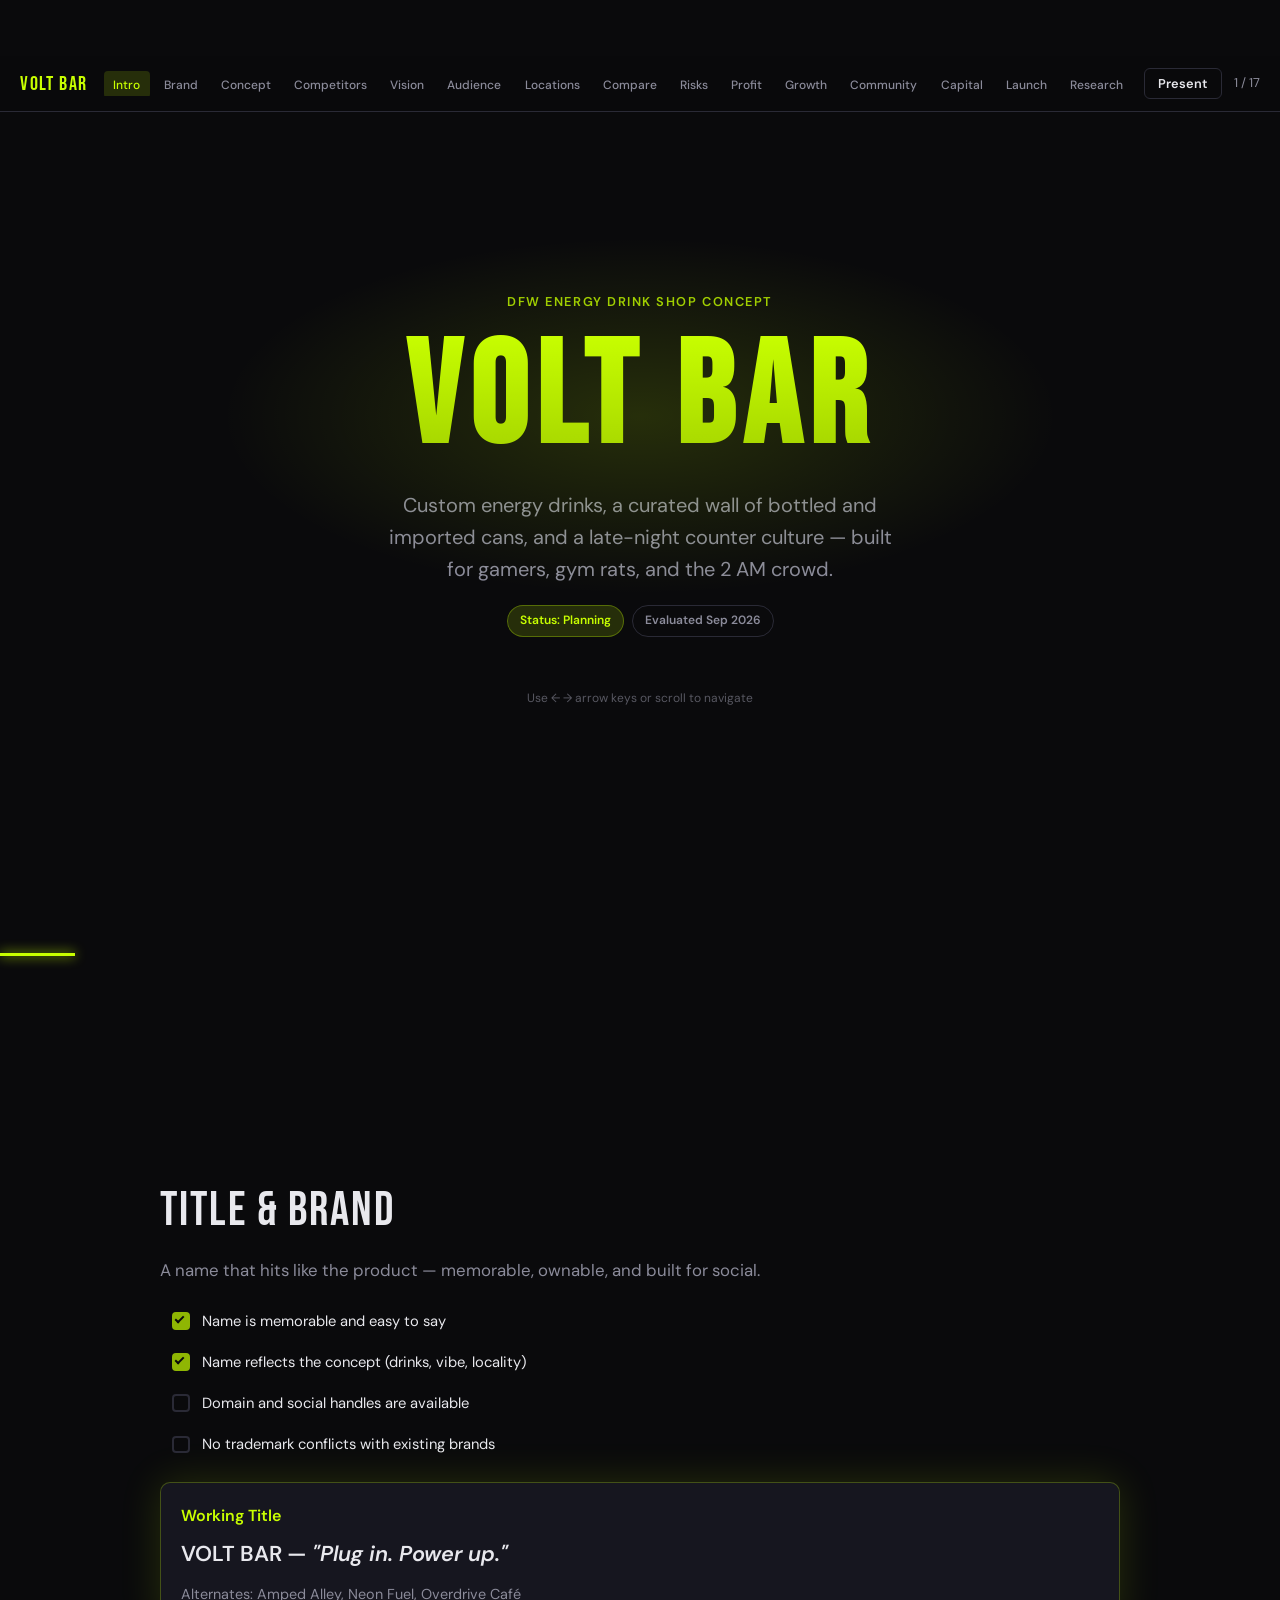
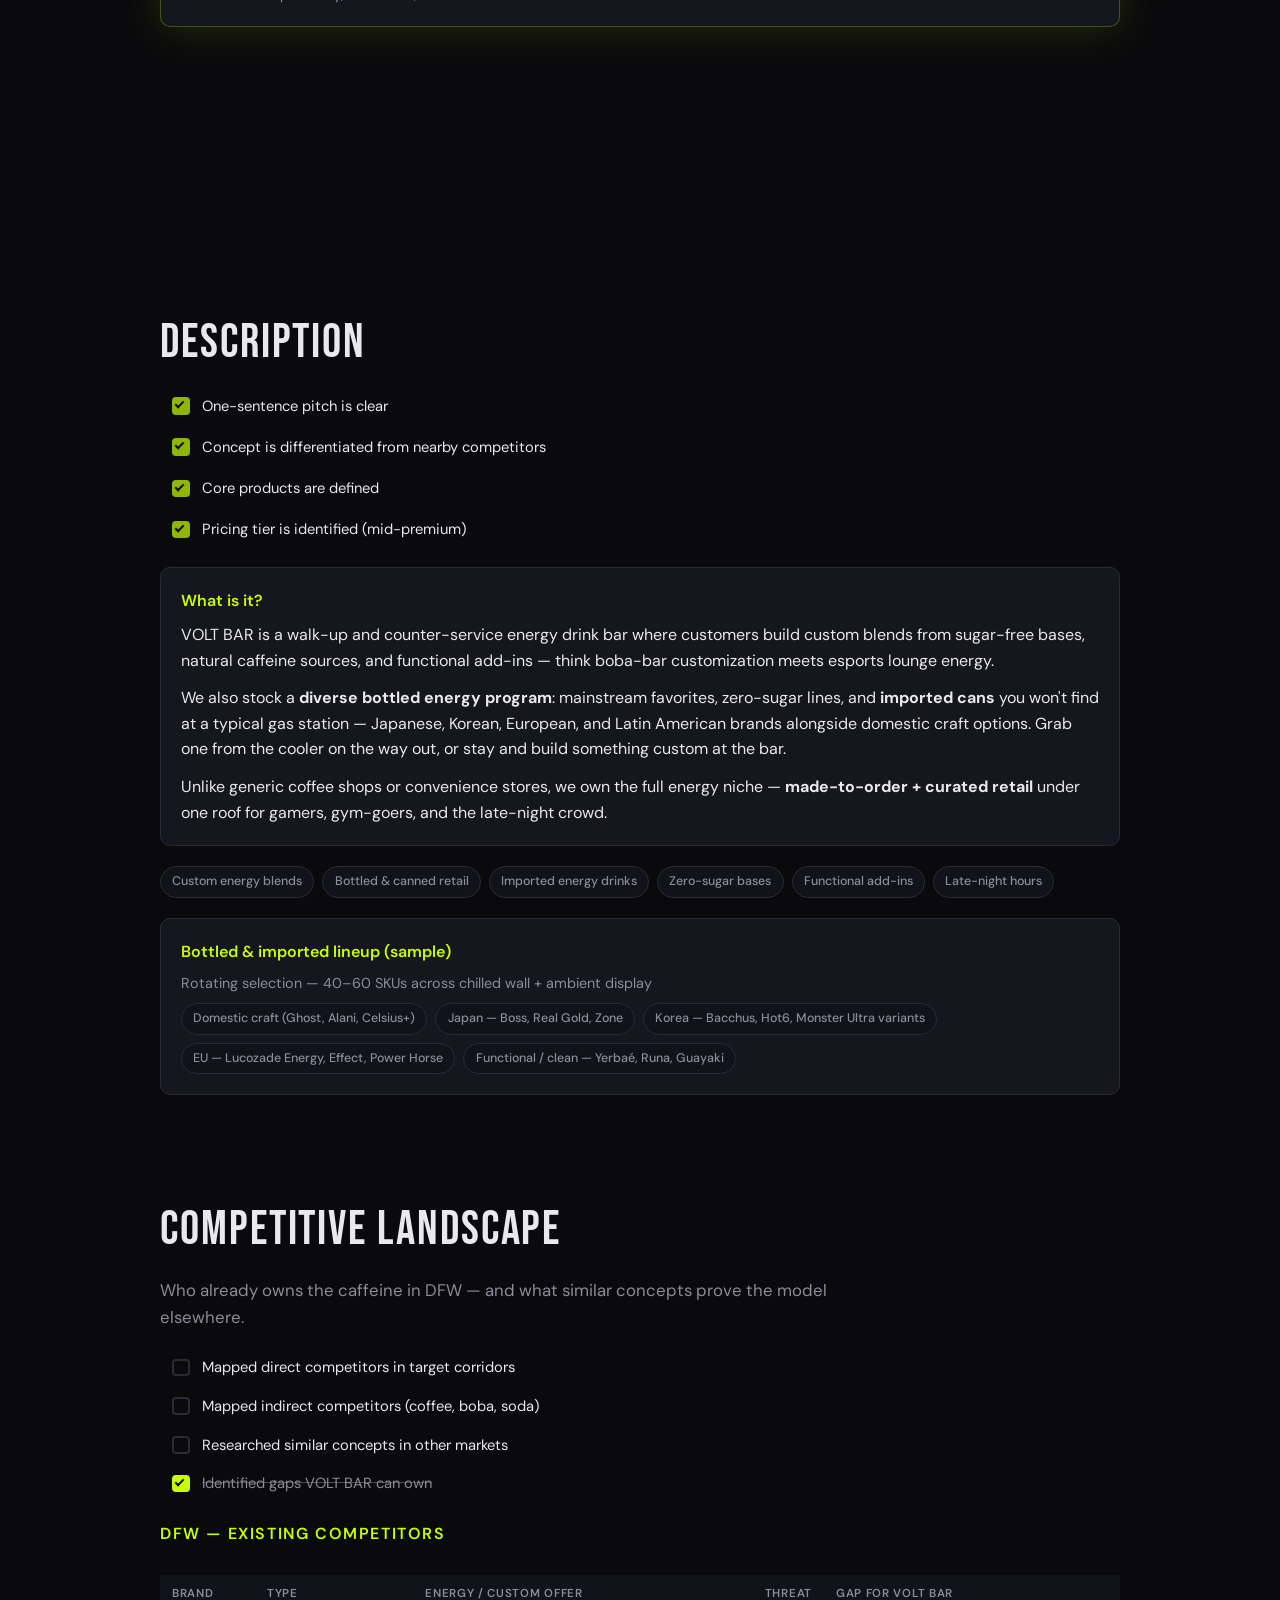
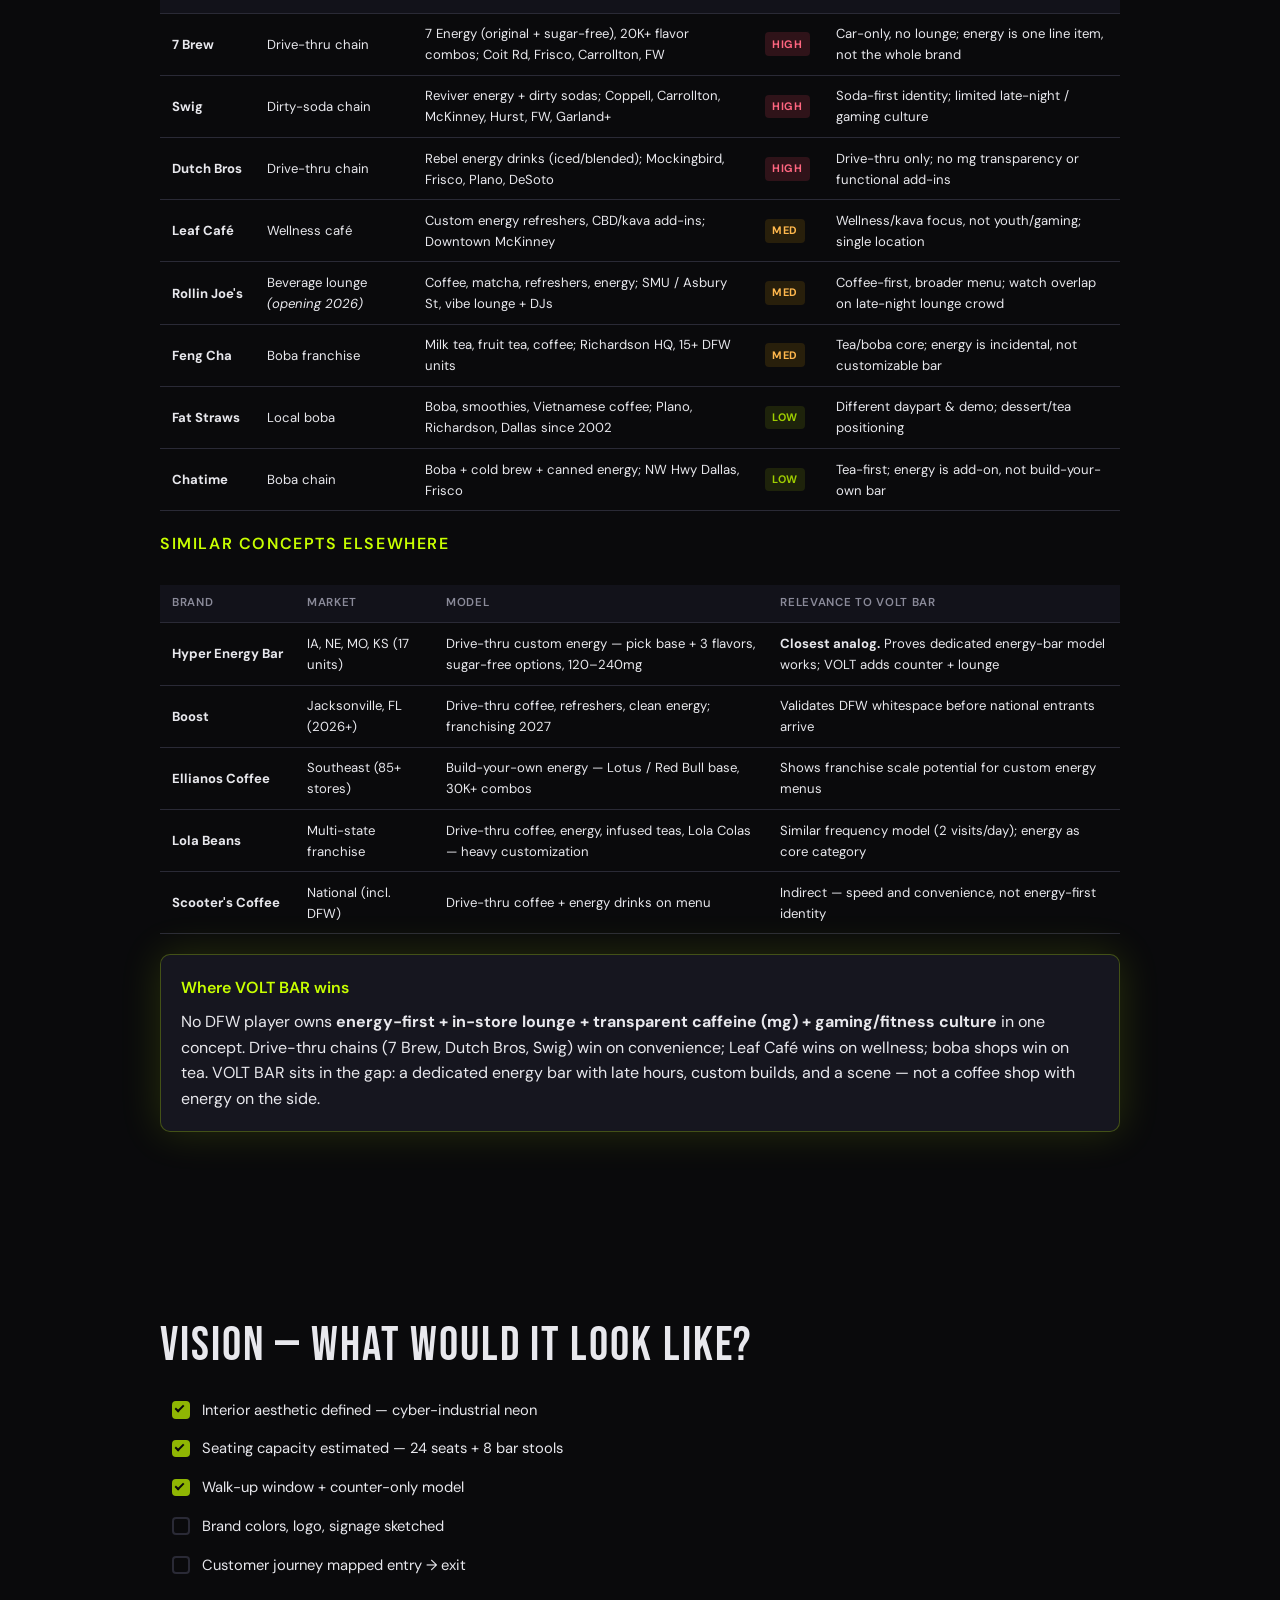
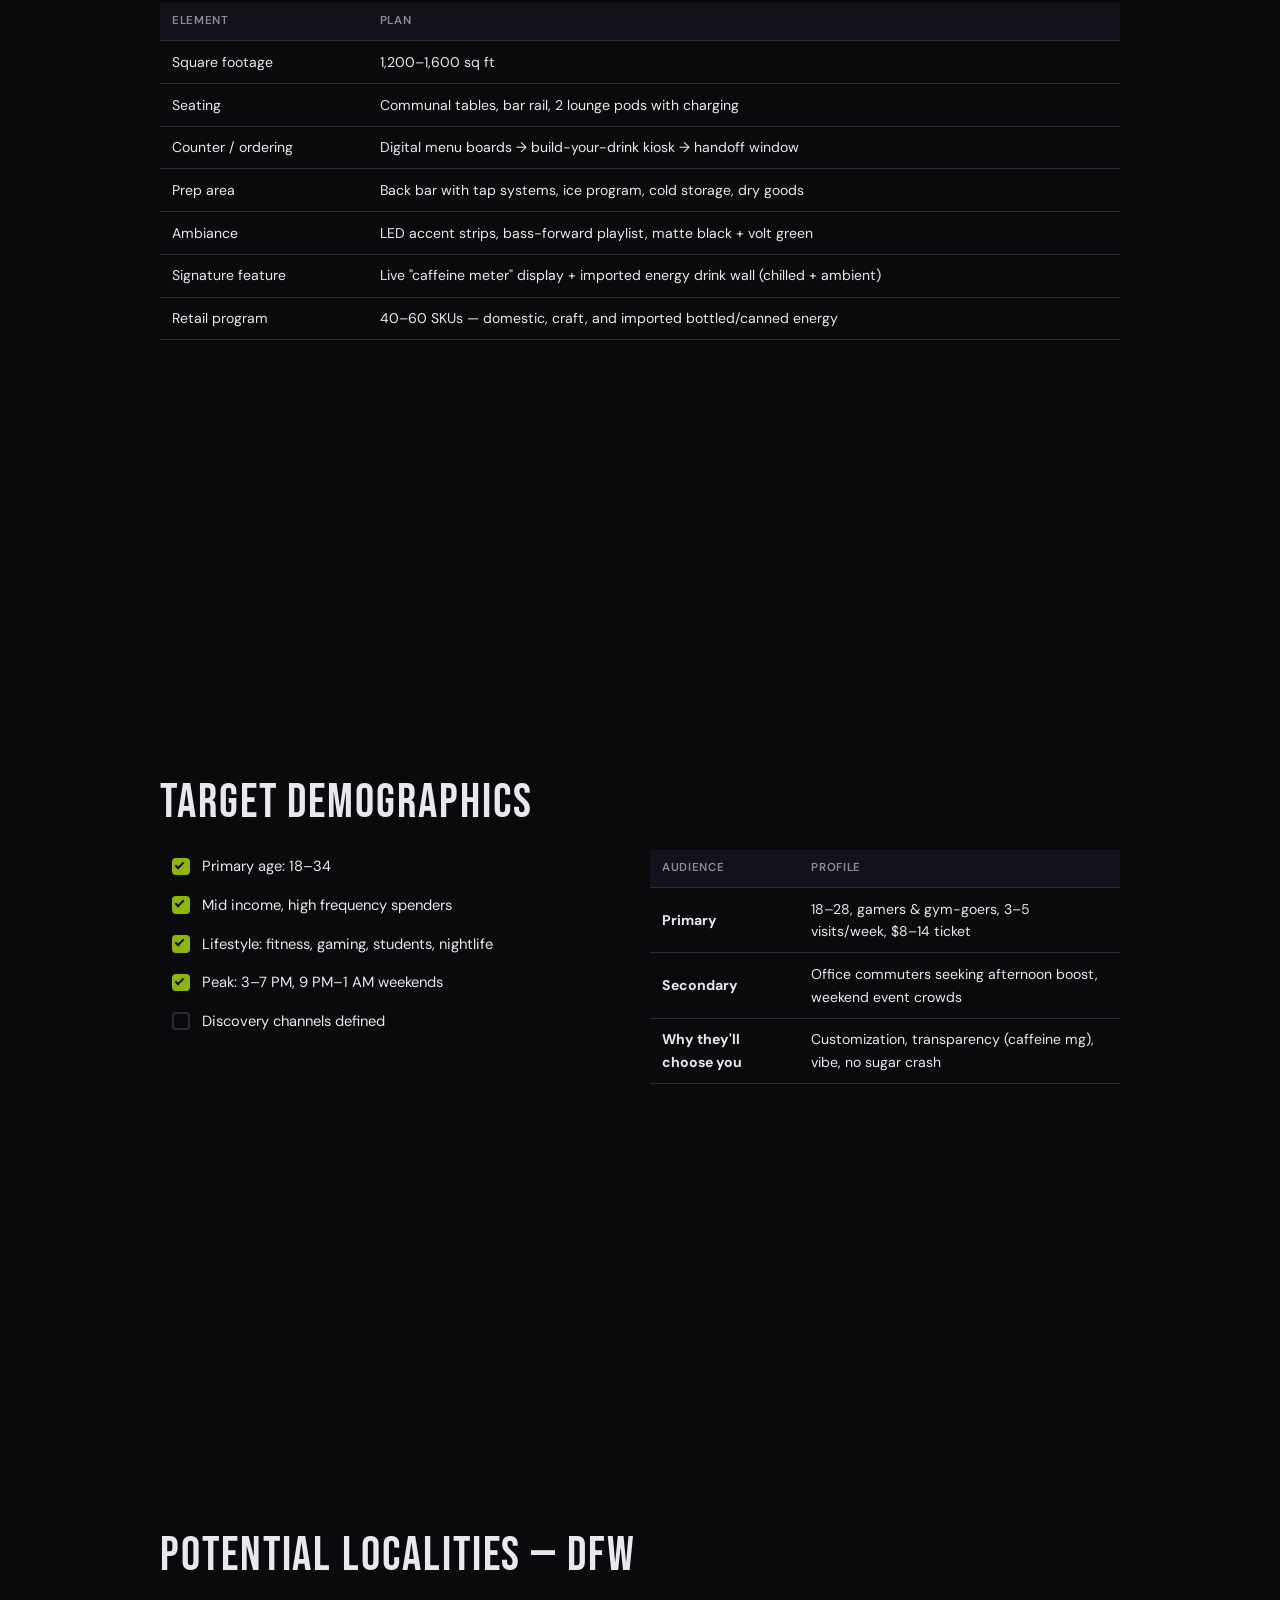
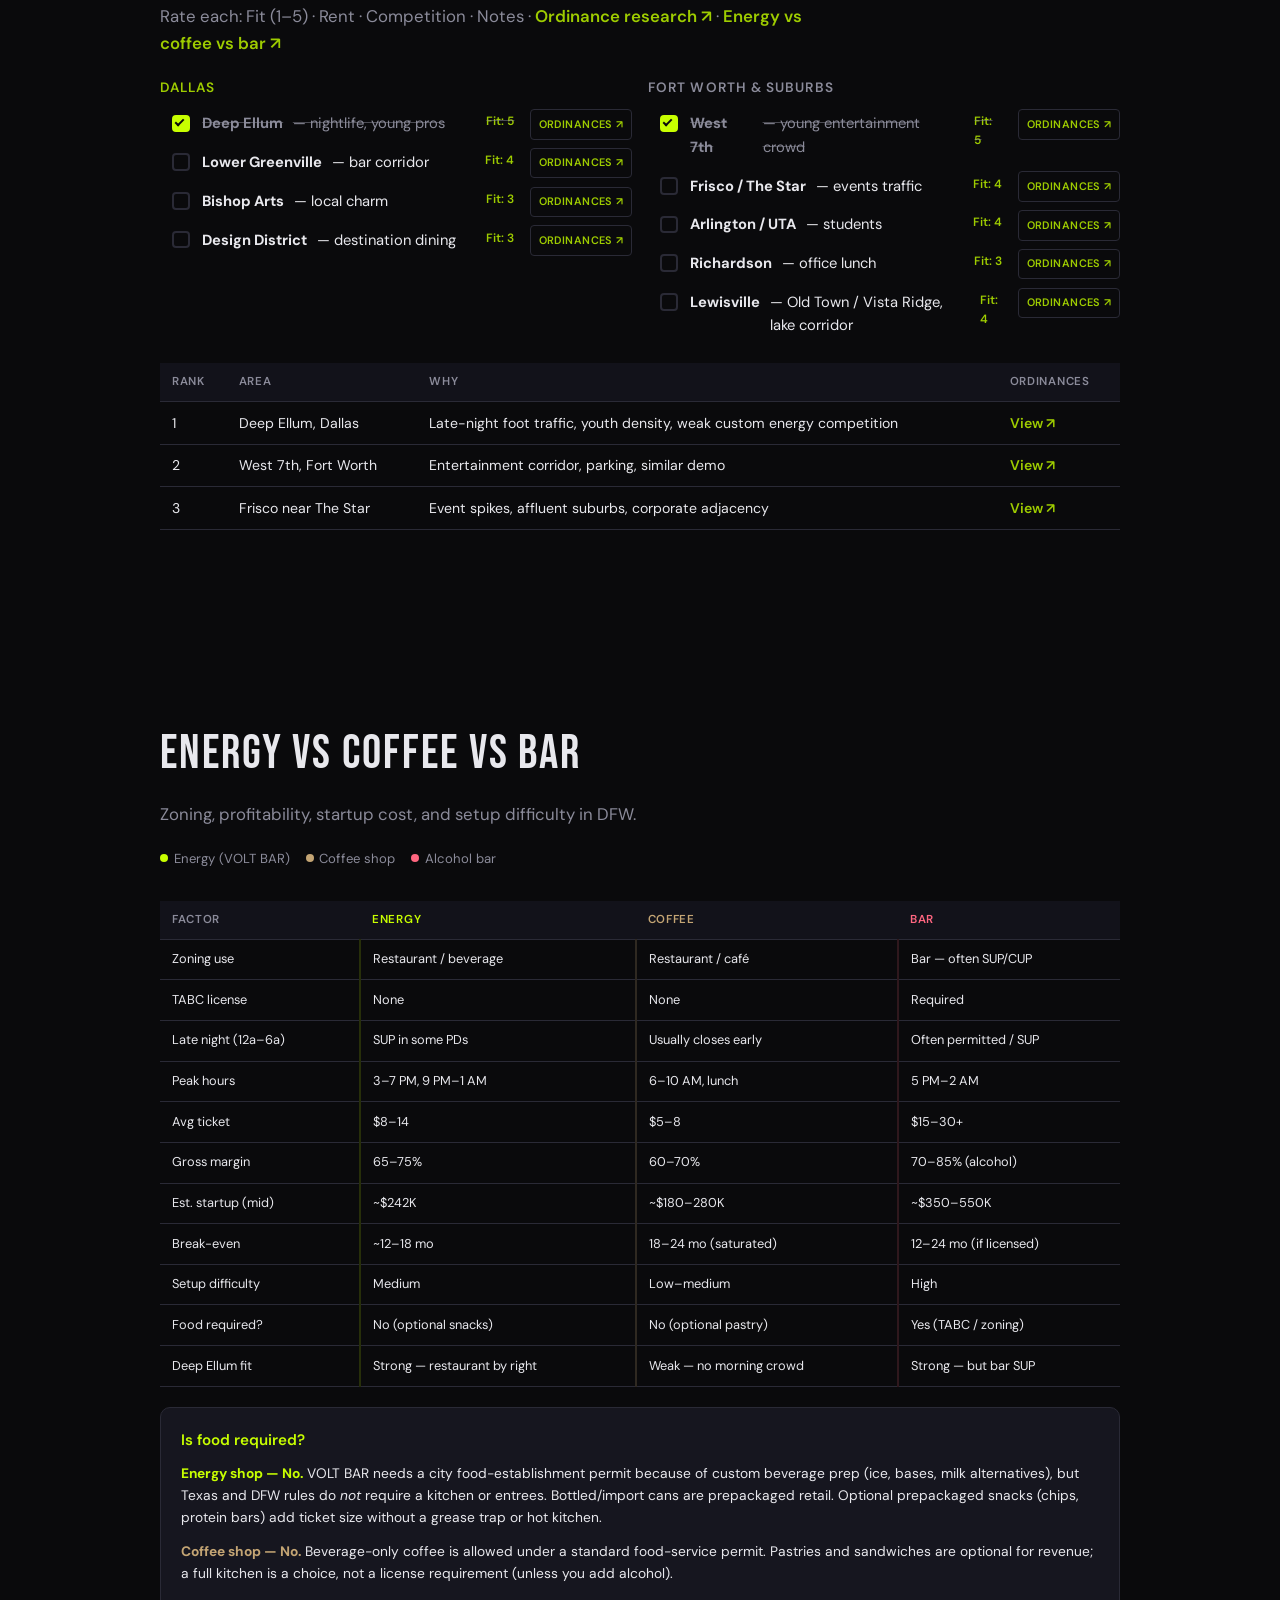
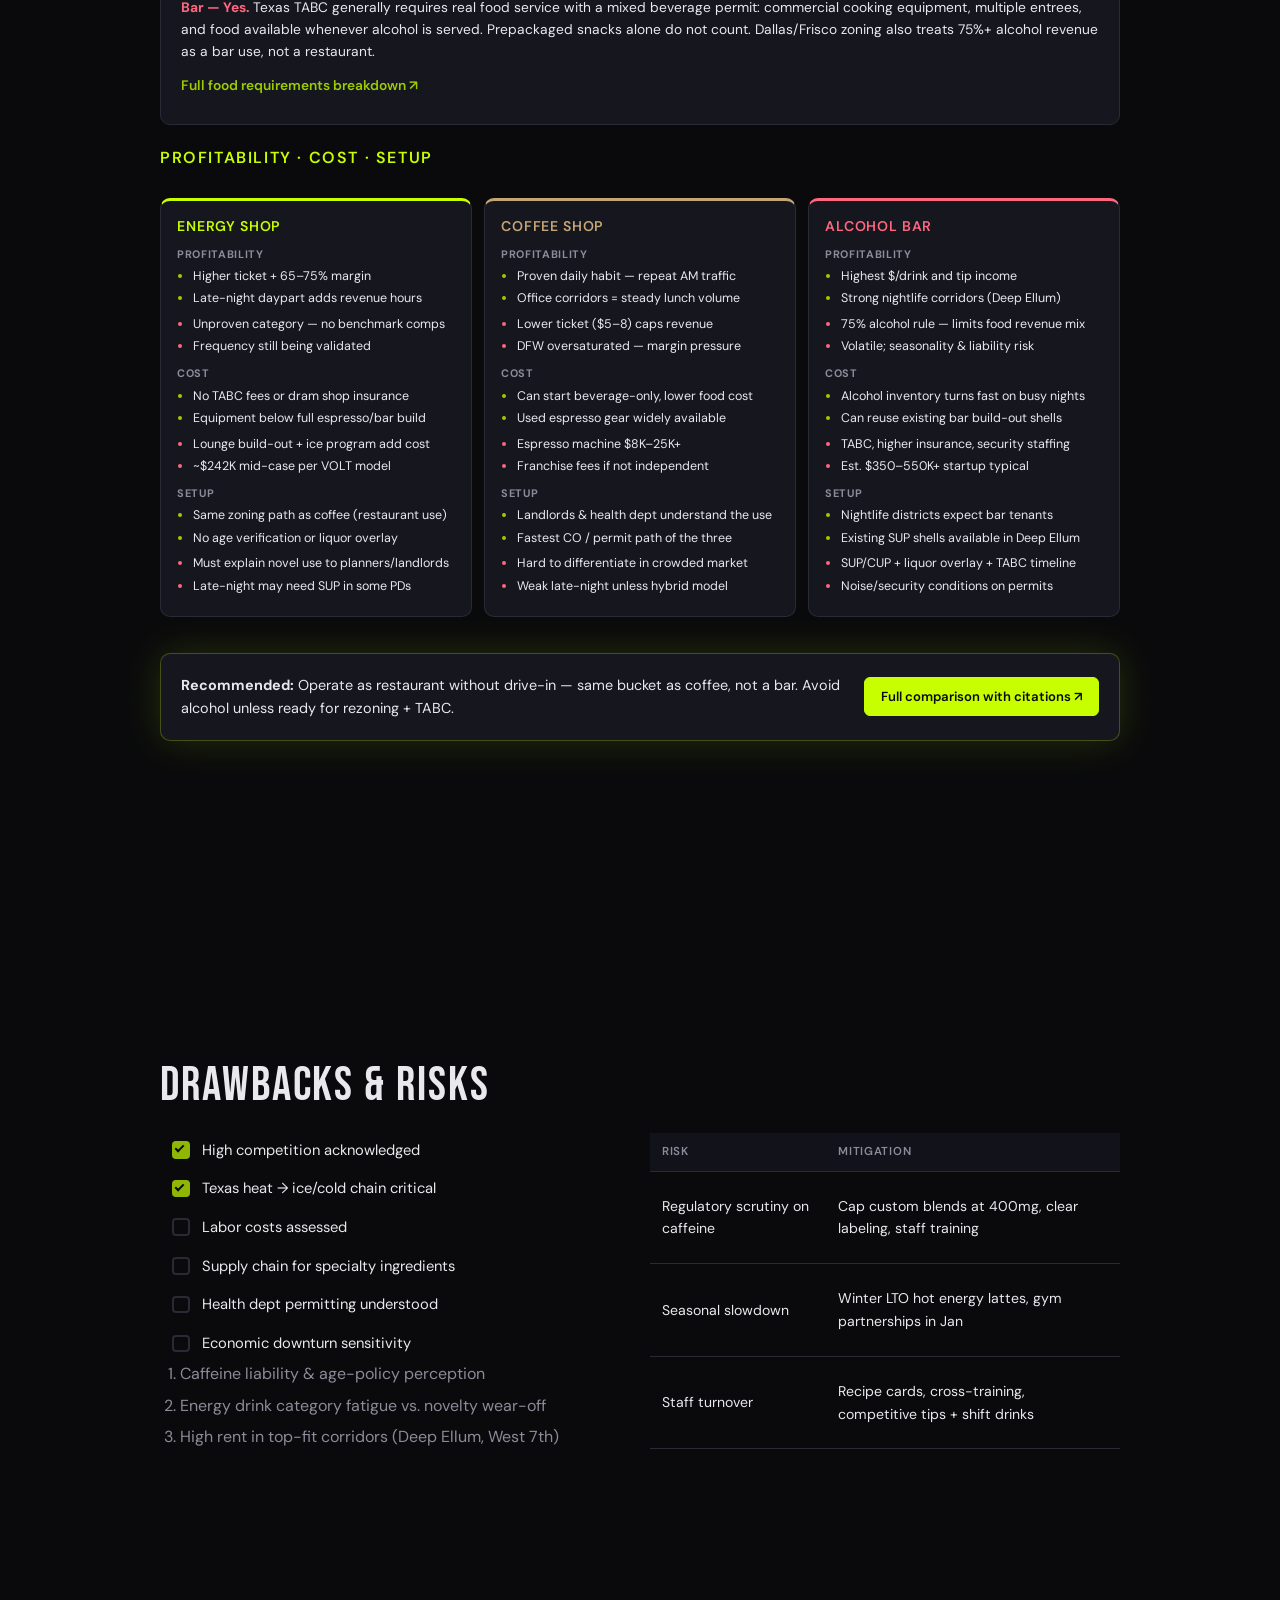
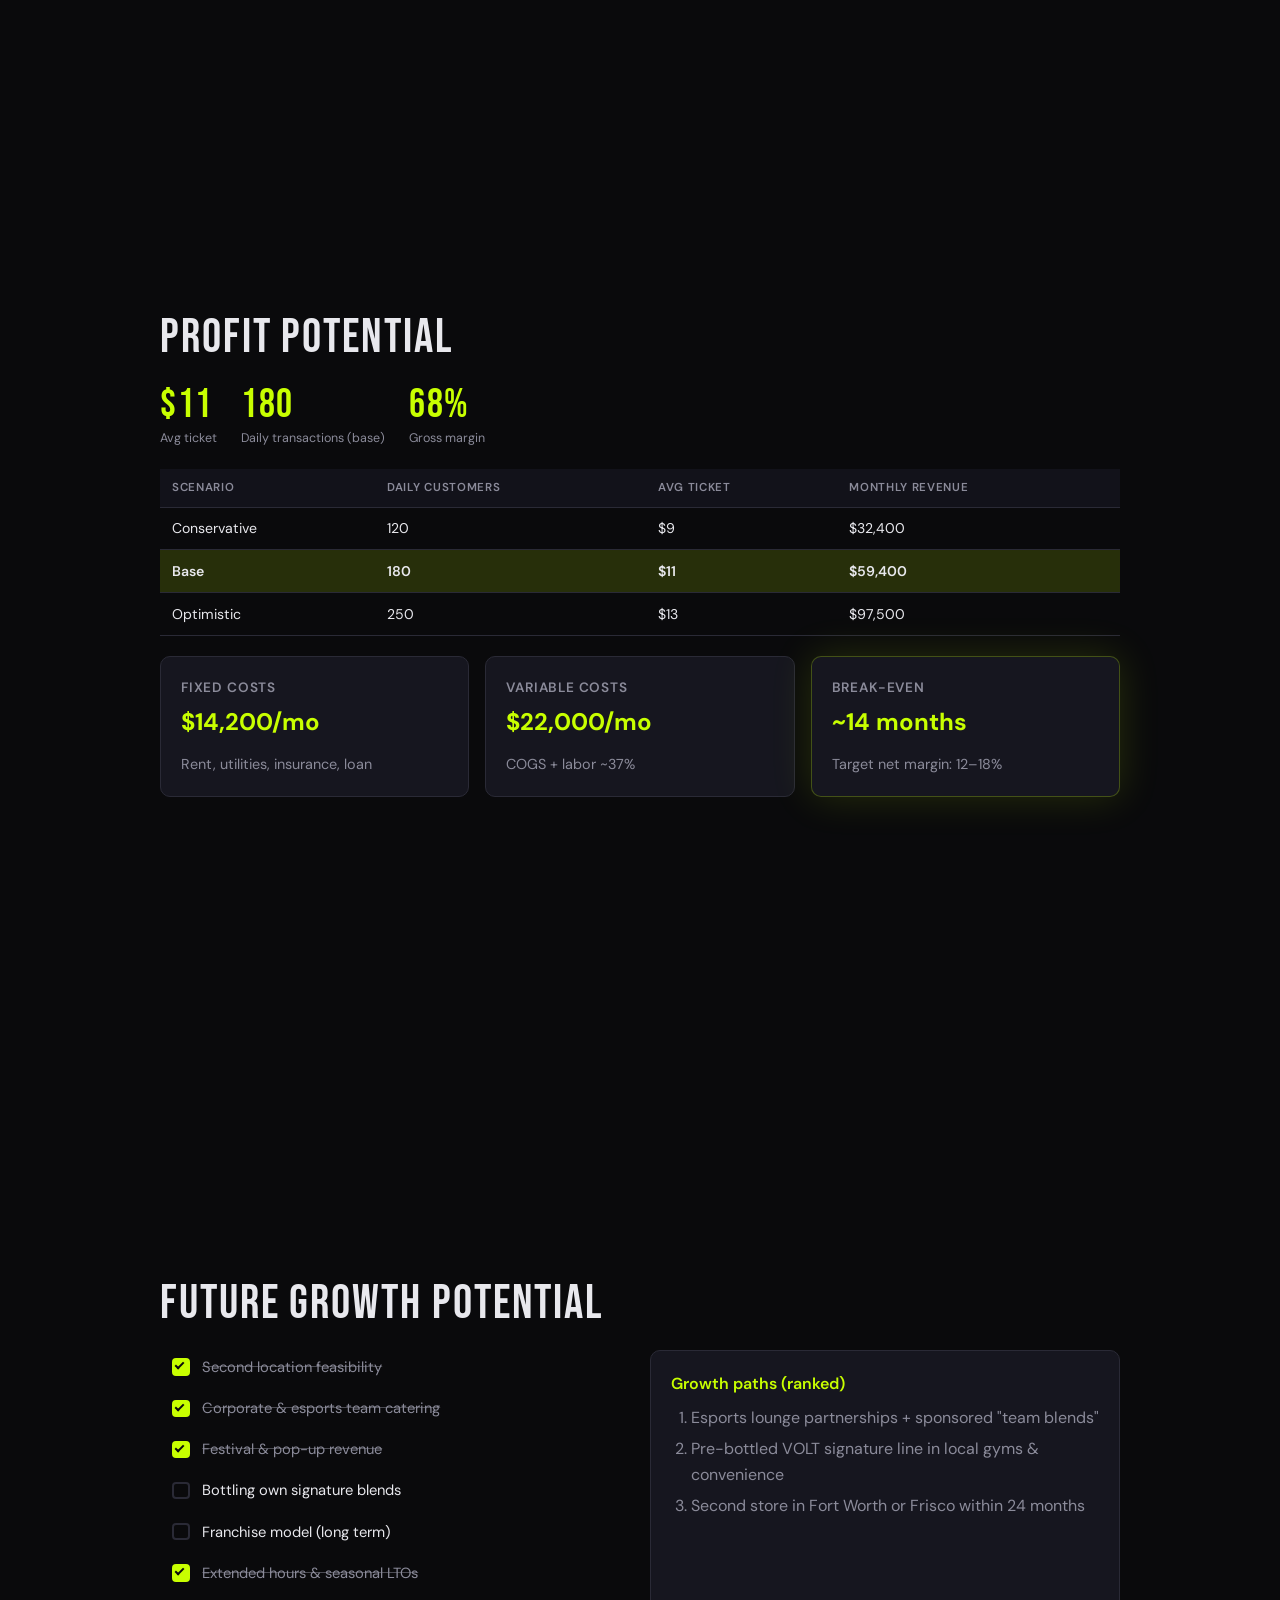
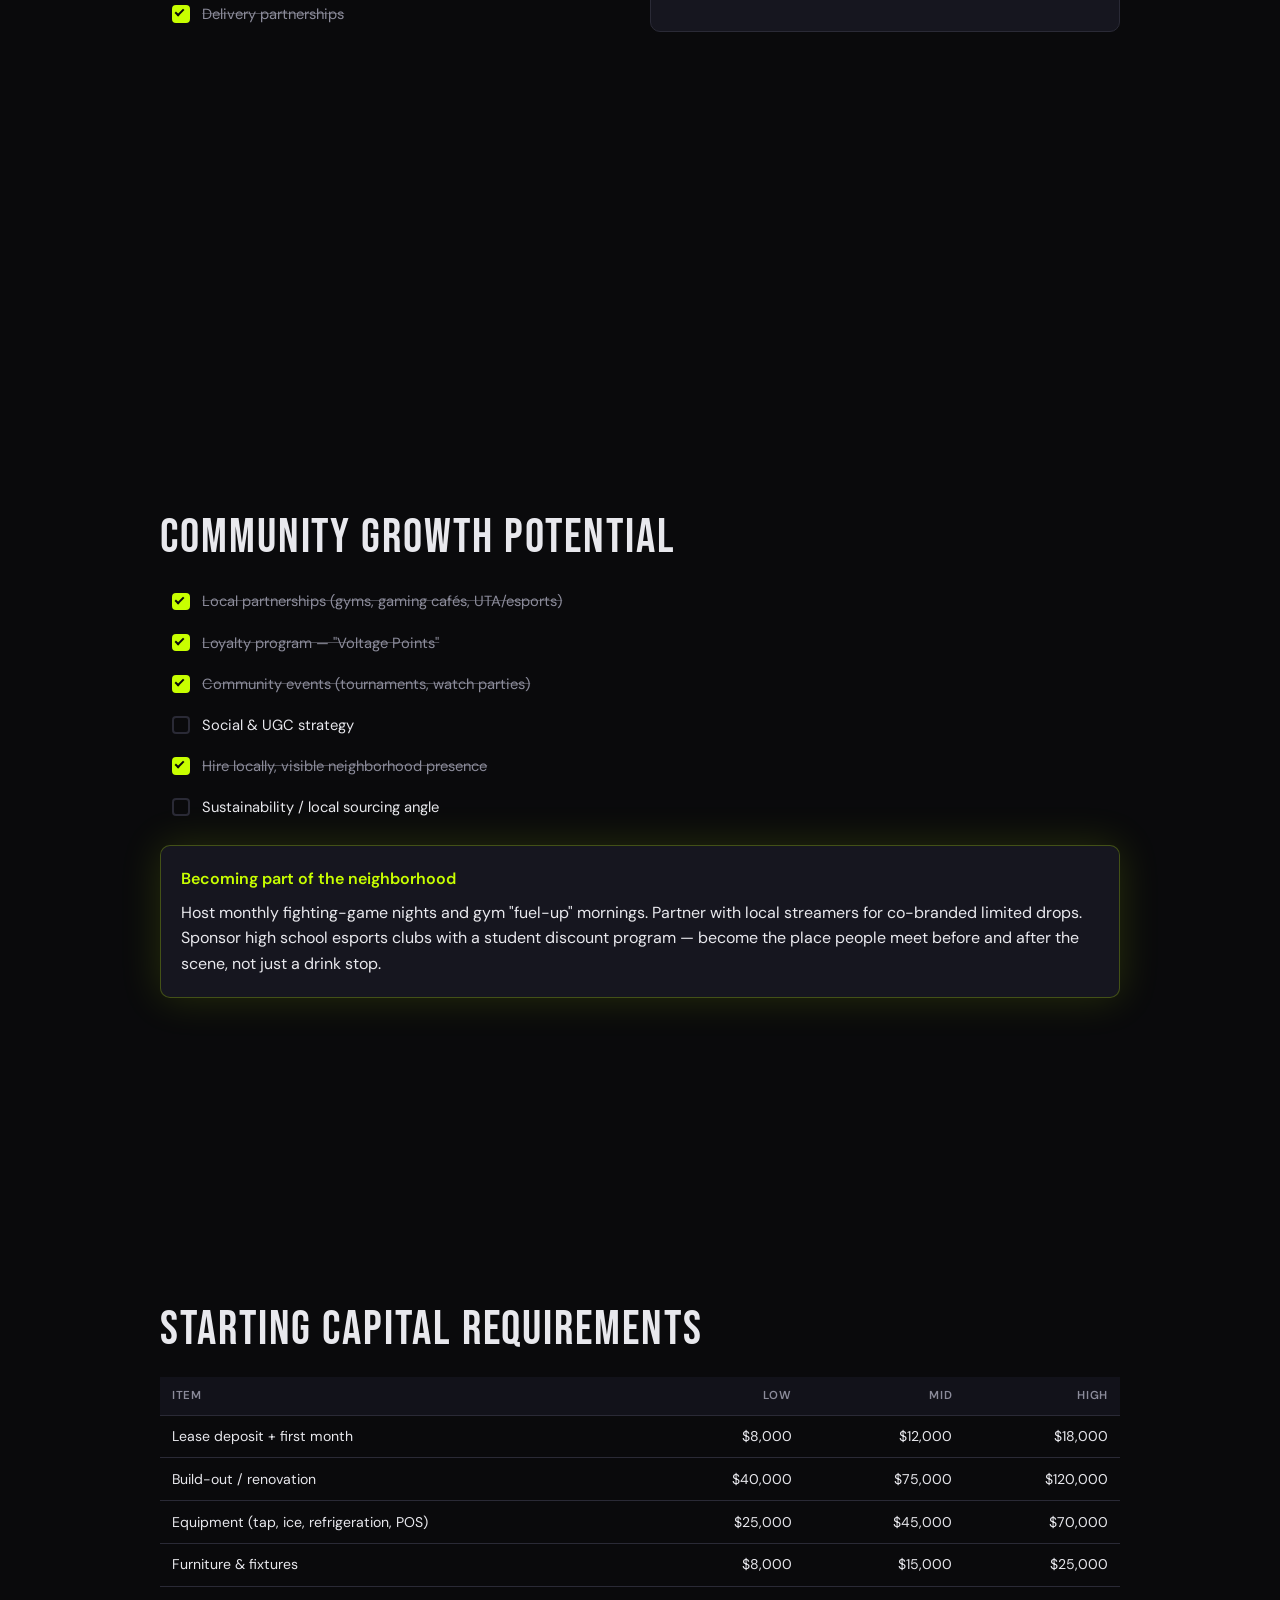
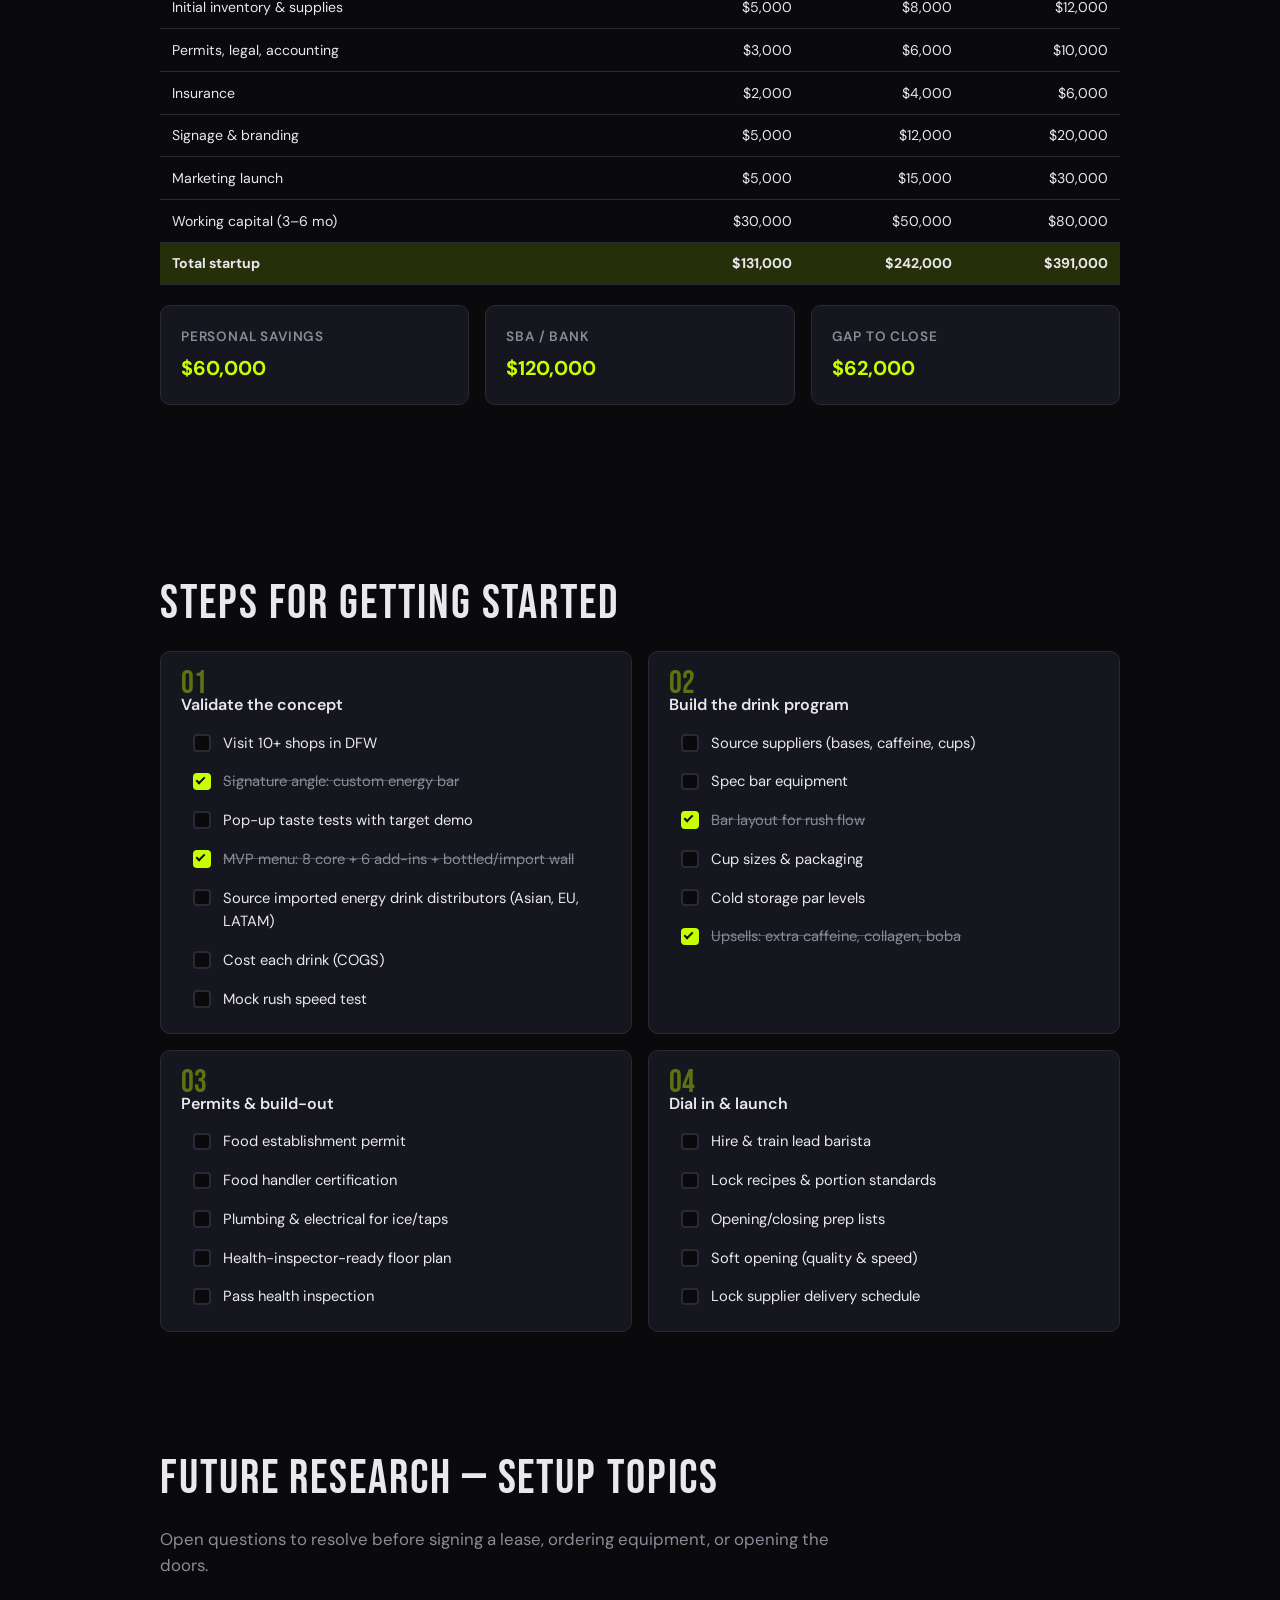
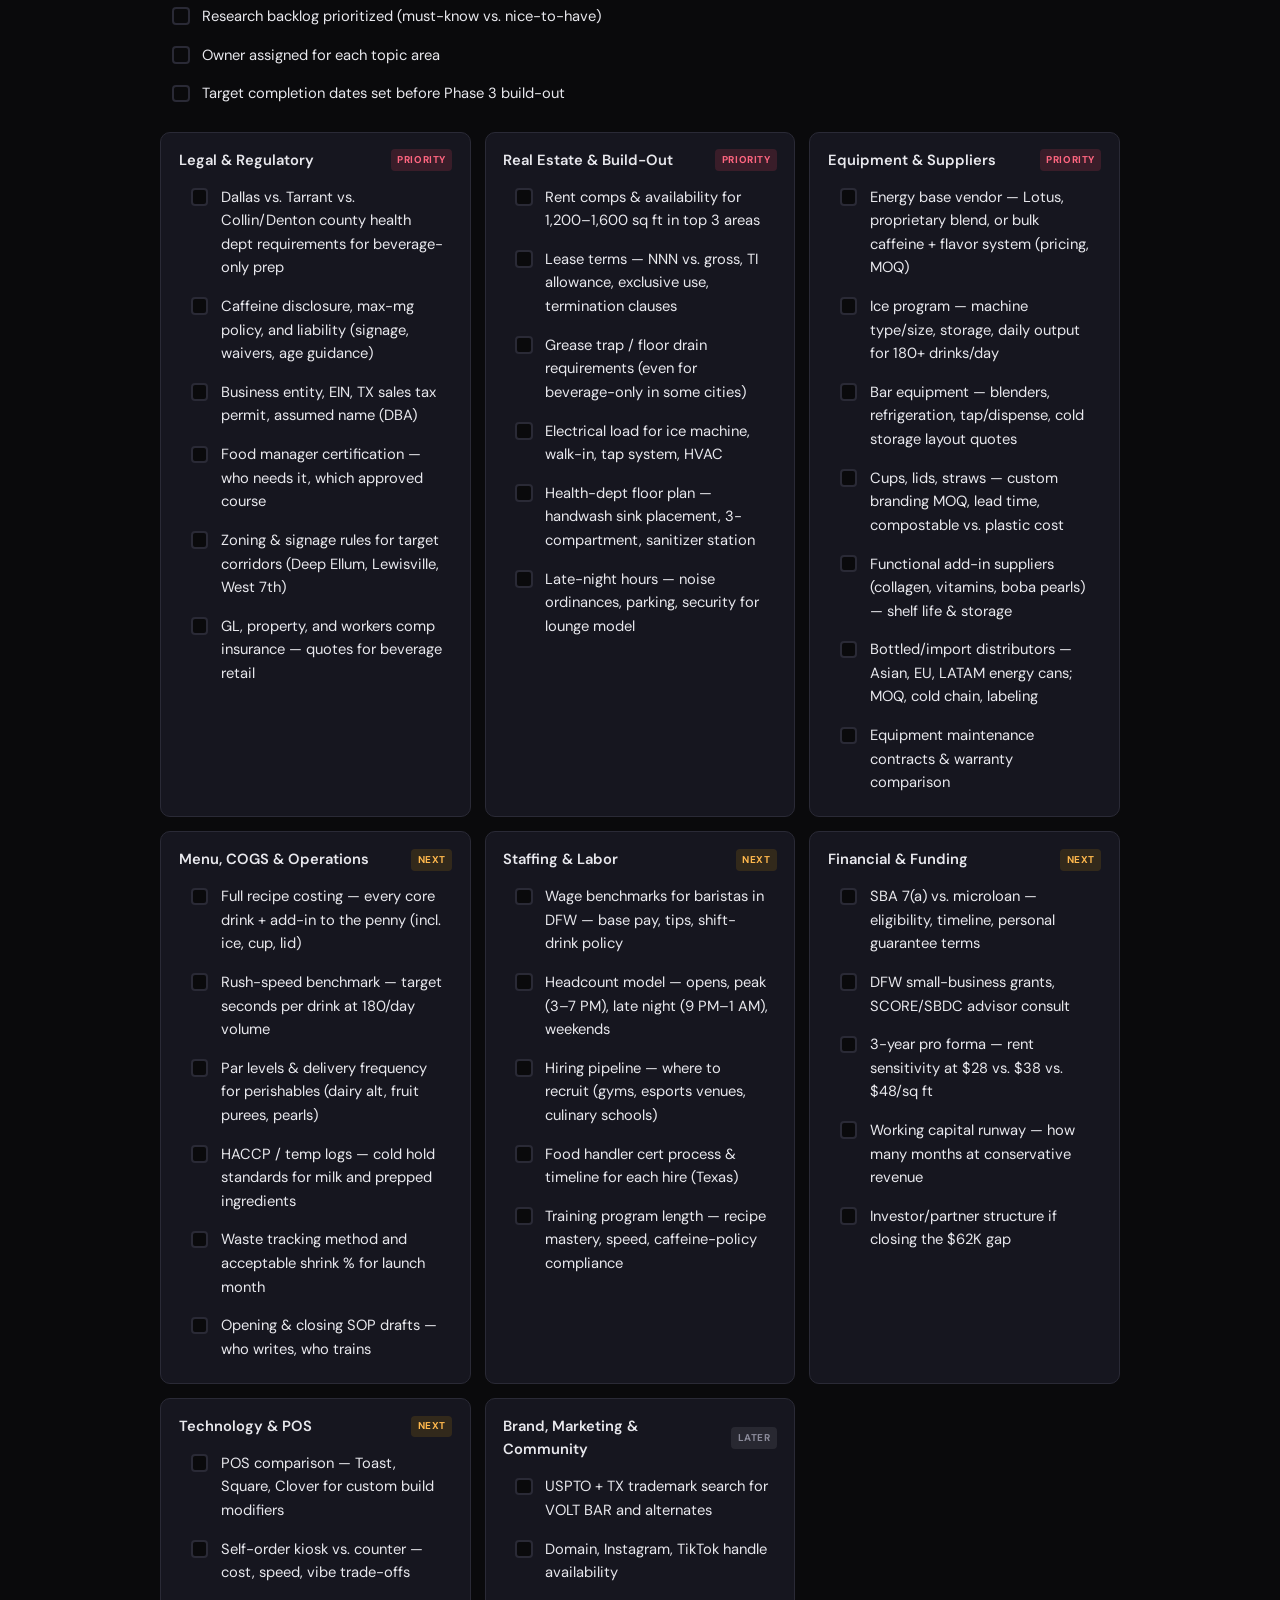
==== site/index.html @ e3be573f "Initial commit: VOLT BAR presentation site. Includes deck, ordinance pages, and GitHub Pages deploy " ====
<!DOCTYPE html>
<html lang="en">
<head>
  <meta charset="UTF-8">
  <meta name="viewport" content="width=device-width, initial-scale=1.0">
  <title>VOLT BAR — Energy Drink Shop Concept</title>
  <link rel="preconnect" href="https://fonts.googleapis.com">
  <link rel="preconnect" href="https://fonts.gstatic.com" crossorigin>
  <link href="https://fonts.googleapis.com/css2?family=Bebas+Neue&family=DM+Sans:ital,opsz,wght@0,9..40,400;0,9..40,500;0,9..40,600;0,9..40,700;1,9..40,400&display=swap" rel="stylesheet">
  <link rel="stylesheet" href="styles.css">
</head>
<body>
  <nav class="nav" aria-label="Presentation sections">
    <div class="nav-brand">VOLT BAR</div>
    <ul class="nav-links" id="navLinks"></ul>
    <div class="nav-actions">
      <button type="button" class="btn btn-ghost" id="presentBtn" aria-pressed="false">Present</button>
      <span class="slide-counter" id="slideCounter">1 / 17</span>
    </div>
  </nav>

  <main class="deck" id="deck">
    <!-- Slide 1: Hero -->
    <section class="slide slide-hero" data-title="Intro">
      <div class="hero-glow"></div>
      <p class="eyebrow">DFW Energy Drink Shop Concept</p>
      <h1>VOLT BAR</h1>
      <p class="hero-tagline">Custom energy drinks, a curated wall of bottled and imported cans, and a late-night counter culture — built for gamers, gym rats, and the 2 AM crowd.</p>
      <div class="hero-meta">
        <span class="badge">Status: Planning</span>
        <span class="badge badge-outline">Evaluated Sep 2026</span>
      </div>
      <p class="keyboard-hint">Use ← → arrow keys or scroll to navigate</p>
    </section>

    <!-- Slide 2: Title & Brand -->
    <section class="slide" data-title="Brand">
      <h2>Title & Brand</h2>
      <p class="lead">A name that hits like the product — memorable, ownable, and built for social.</p>
      <ul class="checklist" data-section="brand">
        <li><label><input type="checkbox" checked disabled> Name is memorable and easy to say</label></li>
        <li><label><input type="checkbox" checked disabled> Name reflects the concept (drinks, vibe, locality)</label></li>
        <li><label><input type="checkbox"> Domain and social handles are available</label></li>
        <li><label><input type="checkbox"> No trademark conflicts with existing brands</label></li>
      </ul>
      <div class="card card-accent">
        <h3>Working Title</h3>
        <p class="display-text">VOLT BAR — <em>"Plug in. Power up."</em></p>
        <p class="muted">Alternates: Amped Alley, Neon Fuel, Overdrive Café</p>
      </div>
    </section>

    <!-- Slide 3: Description -->
    <section class="slide" data-title="Concept">
      <h2>Description</h2>
      <ul class="checklist" data-section="description">
        <li><label><input type="checkbox" checked disabled> One-sentence pitch is clear</label></li>
        <li><label><input type="checkbox" checked disabled> Concept is differentiated from nearby competitors</label></li>
        <li><label><input type="checkbox" checked disabled> Core products are defined</label></li>
        <li><label><input type="checkbox" checked disabled> Pricing tier is identified (mid-premium)</label></li>
      </ul>
      <div class="card">
        <h3>What is it?</h3>
        <p>VOLT BAR is a walk-up and counter-service energy drink bar where customers build custom blends from sugar-free bases, natural caffeine sources, and functional add-ins — think boba-bar customization meets esports lounge energy.</p>
        <p>We also stock a <strong>diverse bottled energy program</strong>: mainstream favorites, zero-sugar lines, and <strong>imported cans</strong> you won't find at a typical gas station — Japanese, Korean, European, and Latin American brands alongside domestic craft options. Grab one from the cooler on the way out, or stay and build something custom at the bar.</p>
        <p>Unlike generic coffee shops or convenience stores, we own the full energy niche — <strong>made-to-order + curated retail</strong> under one roof for gamers, gym-goers, and the late-night crowd.</p>
      </div>
      <div class="pill-row">
        <span class="pill">Custom energy blends</span>
        <span class="pill">Bottled &amp; canned retail</span>
        <span class="pill">Imported energy drinks</span>
        <span class="pill">Zero-sugar bases</span>
        <span class="pill">Functional add-ins</span>
        <span class="pill">Late-night hours</span>
      </div>
      <div class="card">
        <h3>Bottled &amp; imported lineup (sample)</h3>
        <p class="muted" style="margin-bottom:0.5rem">Rotating selection — 40–60 SKUs across chilled wall + ambient display</p>
        <div class="pill-row">
          <span class="pill">Domestic craft (Ghost, Alani, Celsius+)</span>
          <span class="pill">Japan — Boss, Real Gold, Zone</span>
          <span class="pill">Korea — Bacchus, Hot6, Monster Ultra variants</span>
          <span class="pill">EU — Lucozade Energy, Effect, Power Horse</span>
          <span class="pill">Functional / clean — Yerbaé, Runa, Guayaki</span>
        </div>
      </div>
    </section>

    <!-- Slide 4: Competitors -->
    <section class="slide" data-title="Competitors">
      <h2>Competitive Landscape</h2>
      <p class="lead">Who already owns the caffeine in DFW — and what similar concepts prove the model elsewhere.</p>
      <ul class="checklist compact">
        <li><label><input type="checkbox"> Mapped direct competitors in target corridors</label></li>
        <li><label><input type="checkbox"> Mapped indirect competitors (coffee, boba, soda)</label></li>
        <li><label><input type="checkbox"> Researched similar concepts in other markets</label></li>
        <li><label><input type="checkbox" checked> Identified gaps VOLT BAR can own</label></li>
      </ul>

      <h3 class="section-label">DFW — Existing Competitors</h3>
      <div class="table-scroll">
        <table class="data-table competitor-table">
          <thead>
            <tr><th>Brand</th><th>Type</th><th>Energy / custom offer</th><th>Threat</th><th>Gap for VOLT BAR</th></tr>
          </thead>
          <tbody>
            <tr>
              <td><strong>7 Brew</strong></td>
              <td>Drive-thru chain</td>
              <td>7 Energy (original + sugar-free), 20K+ flavor combos; Coit Rd, Frisco, Carrollton, FW</td>
              <td><span class="threat threat-high">High</span></td>
              <td>Car-only, no lounge; energy is one line item, not the whole brand</td>
            </tr>
            <tr>
              <td><strong>Swig</strong></td>
              <td>Dirty-soda chain</td>
              <td>Reviver energy + dirty sodas; Coppell, Carrollton, McKinney, Hurst, FW, Garland+</td>
              <td><span class="threat threat-high">High</span></td>
              <td>Soda-first identity; limited late-night / gaming culture</td>
            </tr>
            <tr>
              <td><strong>Dutch Bros</strong></td>
              <td>Drive-thru chain</td>
              <td>Rebel energy drinks (iced/blended); Mockingbird, Frisco, Plano, DeSoto</td>
              <td><span class="threat threat-high">High</span></td>
              <td>Drive-thru only; no mg transparency or functional add-ins</td>
            </tr>
            <tr>
              <td><strong>Leaf Café</strong></td>
              <td>Wellness café</td>
              <td>Custom energy refreshers, CBD/kava add-ins; Downtown McKinney</td>
              <td><span class="threat threat-med">Med</span></td>
              <td>Wellness/kava focus, not youth/gaming; single location</td>
            </tr>
            <tr>
              <td><strong>Rollin Joe's</strong></td>
              <td>Beverage lounge <em>(opening 2026)</em></td>
              <td>Coffee, matcha, refreshers, energy; SMU / Asbury St, vibe lounge + DJs</td>
              <td><span class="threat threat-med">Med</span></td>
              <td>Coffee-first, broader menu; watch overlap on late-night lounge crowd</td>
            </tr>
            <tr>
              <td><strong>Feng Cha</strong></td>
              <td>Boba franchise</td>
              <td>Milk tea, fruit tea, coffee; Richardson HQ, 15+ DFW units</td>
              <td><span class="threat threat-med">Med</span></td>
              <td>Tea/boba core; energy is incidental, not customizable bar</td>
            </tr>
            <tr>
              <td><strong>Fat Straws</strong></td>
              <td>Local boba</td>
              <td>Boba, smoothies, Vietnamese coffee; Plano, Richardson, Dallas since 2002</td>
              <td><span class="threat threat-low">Low</span></td>
              <td>Different daypart & demo; dessert/tea positioning</td>
            </tr>
            <tr>
              <td><strong>Chatime</strong></td>
              <td>Boba chain</td>
              <td>Boba + cold brew + canned energy; NW Hwy Dallas, Frisco</td>
              <td><span class="threat threat-low">Low</span></td>
              <td>Tea-first; energy is add-on, not build-your-own bar</td>
            </tr>
          </tbody>
        </table>
      </div>

      <h3 class="section-label">Similar Concepts Elsewhere</h3>
      <div class="table-scroll">
        <table class="data-table competitor-table">
          <thead>
            <tr><th>Brand</th><th>Market</th><th>Model</th><th>Relevance to VOLT BAR</th></tr>
          </thead>
          <tbody>
            <tr>
              <td><strong>Hyper Energy Bar</strong></td>
              <td>IA, NE, MO, KS (17 units)</td>
              <td>Drive-thru custom energy — pick base + 3 flavors, sugar-free options, 120–240mg</td>
              <td><strong>Closest analog.</strong> Proves dedicated energy-bar model works; VOLT adds counter + lounge</td>
            </tr>
            <tr>
              <td><strong>Boost</strong></td>
              <td>Jacksonville, FL (2026+)</td>
              <td>Drive-thru coffee, refreshers, clean energy; franchising 2027</td>
              <td>Validates DFW whitespace before national entrants arrive</td>
            </tr>
            <tr>
              <td><strong>Ellianos Coffee</strong></td>
              <td>Southeast (85+ stores)</td>
              <td>Build-your-own energy — Lotus / Red Bull base, 30K+ combos</td>
              <td>Shows franchise scale potential for custom energy menus</td>
            </tr>
            <tr>
              <td><strong>Lola Beans</strong></td>
              <td>Multi-state franchise</td>
              <td>Drive-thru coffee, energy, infused teas, Lola Colas — heavy customization</td>
              <td>Similar frequency model (2 visits/day); energy as core category</td>
            </tr>
            <tr>
              <td><strong>Scooter's Coffee</strong></td>
              <td>National (incl. DFW)</td>
              <td>Drive-thru coffee + energy drinks on menu</td>
              <td>Indirect — speed and convenience, not energy-first identity</td>
            </tr>
          </tbody>
        </table>
      </div>

      <div class="card card-accent">
        <h3>Where VOLT BAR wins</h3>
        <p>No DFW player owns <strong>energy-first + in-store lounge + transparent caffeine (mg) + gaming/fitness culture</strong> in one concept. Drive-thru chains (7 Brew, Dutch Bros, Swig) win on convenience; Leaf Café wins on wellness; boba shops win on tea. VOLT BAR sits in the gap: a dedicated energy bar with late hours, custom builds, and a scene — not a coffee shop with energy on the side.</p>
      </div>
    </section>

    <!-- Slide 5: Vision -->
    <section class="slide" data-title="Vision">
      <h2>Vision — What Would It Look Like?</h2>
      <ul class="checklist compact">
        <li><label><input type="checkbox" checked disabled> Interior aesthetic defined — cyber-industrial neon</label></li>
        <li><label><input type="checkbox" checked disabled> Seating capacity estimated — 24 seats + 8 bar stools</label></li>
        <li><label><input type="checkbox" checked disabled> Walk-up window + counter-only model</label></li>
        <li><label><input type="checkbox"> Brand colors, logo, signage sketched</label></li>
        <li><label><input type="checkbox"> Customer journey mapped entry → exit</label></li>
      </ul>
      <table class="data-table">
        <thead><tr><th>Element</th><th>Plan</th></tr></thead>
        <tbody>
          <tr><td>Square footage</td><td>1,200–1,600 sq ft</td></tr>
          <tr><td>Seating</td><td>Communal tables, bar rail, 2 lounge pods with charging</td></tr>
          <tr><td>Counter / ordering</td><td>Digital menu boards → build-your-drink kiosk → handoff window</td></tr>
          <tr><td>Prep area</td><td>Back bar with tap systems, ice program, cold storage, dry goods</td></tr>
          <tr><td>Ambiance</td><td>LED accent strips, bass-forward playlist, matte black + volt green</td></tr>
          <tr><td>Signature feature</td><td>Live "caffeine meter" display + imported energy drink wall (chilled + ambient)</td></tr>
          <tr><td>Retail program</td><td>40–60 SKUs — domestic, craft, and imported bottled/canned energy</td></tr>
        </tbody>
      </table>
    </section>

    <!-- Slide 5: Demographics -->
    <section class="slide" data-title="Audience">
      <h2>Target Demographics</h2>
      <div class="grid-2">
        <div>
          <ul class="checklist compact">
            <li><label><input type="checkbox" checked disabled> Primary age: 18–34</label></li>
            <li><label><input type="checkbox" checked disabled> Mid income, high frequency spenders</label></li>
            <li><label><input type="checkbox" checked disabled> Lifestyle: fitness, gaming, students, nightlife</label></li>
            <li><label><input type="checkbox" checked disabled> Peak: 3–7 PM, 9 PM–1 AM weekends</label></li>
            <li><label><input type="checkbox"> Discovery channels defined</label></li>
          </ul>
        </div>
        <table class="data-table">
          <thead><tr><th>Audience</th><th>Profile</th></tr></thead>
          <tbody>
            <tr><td><strong>Primary</strong></td><td>18–28, gamers & gym-goers, 3–5 visits/week, $8–14 ticket</td></tr>
            <tr><td><strong>Secondary</strong></td><td>Office commuters seeking afternoon boost, weekend event crowds</td></tr>
            <tr><td><strong>Why they'll choose you</strong></td><td>Customization, transparency (caffeine mg), vibe, no sugar crash</td></tr>
          </tbody>
        </table>
      </div>
    </section>

    <!-- Slide 6: Locations -->
    <section class="slide" data-title="Locations">
      <h2>Potential Localities — DFW</h2>
      <p class="lead">Rate each: Fit (1–5) · Rent · Competition · Notes · <a href="ordinances/index.html" class="inline-link">Ordinance research ↗</a> · <a href="ordinances/use-comparison.html" class="inline-link" target="_blank" rel="noopener">Energy vs coffee vs bar ↗</a></p>
      <div class="location-grid">
        <div class="location-group">
          <h3><a href="ordinances/dallas.html" class="city-link">Dallas</a></h3>
          <ul class="checklist compact loc-list">
            <li class="loc-item">
              <label><input type="checkbox" checked> <strong>Deep Ellum</strong> — nightlife, young pros <span class="fit">Fit: 5</span></label>
              <a href="ordinances/dallas.html#deep-ellum" class="loc-ord-link">Ordinances ↗</a>
            </li>
            <li class="loc-item">
              <label><input type="checkbox"> <strong>Lower Greenville</strong> — bar corridor <span class="fit">Fit: 4</span></label>
              <a href="ordinances/dallas.html#lower-greenville" class="loc-ord-link">Ordinances ↗</a>
            </li>
            <li class="loc-item">
              <label><input type="checkbox"> <strong>Bishop Arts</strong> — local charm <span class="fit">Fit: 3</span></label>
              <a href="ordinances/dallas.html#bishop-arts" class="loc-ord-link">Ordinances ↗</a>
            </li>
            <li class="loc-item">
              <label><input type="checkbox"> <strong>Design District</strong> — destination dining <span class="fit">Fit: 3</span></label>
              <a href="ordinances/dallas.html#design-district" class="loc-ord-link">Ordinances ↗</a>
            </li>
          </ul>
        </div>
        <div class="location-group">
          <h3>Fort Worth &amp; Suburbs</h3>
          <ul class="checklist compact loc-list">
            <li class="loc-item">
              <label><input type="checkbox" checked> <strong>West 7th</strong> — young entertainment crowd <span class="fit">Fit: 5</span></label>
              <a href="ordinances/fort-worth.html#west-7th" class="loc-ord-link">Ordinances ↗</a>
            </li>
            <li class="loc-item">
              <label><input type="checkbox"> <strong>Frisco / The Star</strong> — events traffic <span class="fit">Fit: 4</span></label>
              <a href="ordinances/frisco.html#frisco-star" class="loc-ord-link">Ordinances ↗</a>
            </li>
            <li class="loc-item">
              <label><input type="checkbox"> <strong>Arlington / UTA</strong> — students <span class="fit">Fit: 4</span></label>
              <a href="ordinances/arlington.html#arlington-uta" class="loc-ord-link">Ordinances ↗</a>
            </li>
            <li class="loc-item">
              <label><input type="checkbox"> <strong>Richardson</strong> — office lunch <span class="fit">Fit: 3</span></label>
              <a href="ordinances/richardson.html#richardson" class="loc-ord-link">Ordinances ↗</a>
            </li>
            <li class="loc-item">
              <label><input type="checkbox"> <strong>Lewisville</strong> — Old Town / Vista Ridge, lake corridor <span class="fit">Fit: 4</span></label>
              <a href="ordinances/lewisville.html#lewisville" class="loc-ord-link">Ordinances ↗</a>
            </li>
          </ul>
        </div>
      </div>
      <table class="data-table">
        <thead><tr><th>Rank</th><th>Area</th><th>Why</th><th>Ordinances</th></tr></thead>
        <tbody>
          <tr><td>1</td><td>Deep Ellum, Dallas</td><td>Late-night foot traffic, youth density, weak custom energy competition</td><td><a href="ordinances/dallas.html#deep-ellum" class="inline-link">View ↗</a></td></tr>
          <tr><td>2</td><td>West 7th, Fort Worth</td><td>Entertainment corridor, parking, similar demo</td><td><a href="ordinances/fort-worth.html#west-7th" class="inline-link">View ↗</a></td></tr>
          <tr><td>3</td><td>Frisco near The Star</td><td>Event spikes, affluent suburbs, corporate adjacency</td><td><a href="ordinances/frisco.html#frisco-star" class="inline-link">View ↗</a></td></tr>
        </tbody>
      </table>
    </section>

    <!-- Slide 7: Use Comparison -->
    <section class="slide slide-compare" data-title="Compare">
      <h2>Energy vs Coffee vs Bar</h2>
      <p class="lead">Zoning, profitability, startup cost, and setup difficulty in DFW.</p>

      <div class="use-legend">
        <span><i class="use-dot use-dot-energy"></i> Energy (VOLT BAR)</span>
        <span><i class="use-dot use-dot-coffee"></i> Coffee shop</span>
        <span><i class="use-dot use-dot-bar"></i> Alcohol bar</span>
      </div>

      <div class="table-scroll">
        <table class="data-table use-compare-table">
          <thead>
            <tr>
              <th>Factor</th>
              <th class="use-col-energy">Energy</th>
              <th class="use-col-coffee">Coffee</th>
              <th class="use-col-bar">Bar</th>
            </tr>
          </thead>
          <tbody>
            <tr><td>Zoning use</td><td>Restaurant / beverage</td><td>Restaurant / café</td><td>Bar — often SUP/CUP</td></tr>
            <tr><td>TABC license</td><td>None</td><td>None</td><td>Required</td></tr>
            <tr><td>Late night (12a–6a)</td><td>SUP in some PDs</td><td>Usually closes early</td><td>Often permitted / SUP</td></tr>
            <tr><td>Peak hours</td><td>3–7 PM, 9 PM–1 AM</td><td>6–10 AM, lunch</td><td>5 PM–2 AM</td></tr>
            <tr><td>Avg ticket</td><td>$8–14</td><td>$5–8</td><td>$15–30+</td></tr>
            <tr><td>Gross margin</td><td>65–75%</td><td>60–70%</td><td>70–85% (alcohol)</td></tr>
            <tr><td>Est. startup (mid)</td><td>~$242K</td><td>~$180–280K</td><td>~$350–550K</td></tr>
            <tr><td>Break-even</td><td>~12–18 mo</td><td>18–24 mo (saturated)</td><td>12–24 mo (if licensed)</td></tr>
            <tr><td>Setup difficulty</td><td>Medium</td><td>Low–medium</td><td>High</td></tr>
            <tr><td>Food required?</td><td>No (optional snacks)</td><td>No (optional pastry)</td><td>Yes (TABC / zoning)</td></tr>
            <tr><td>Deep Ellum fit</td><td>Strong — restaurant by right</td><td>Weak — no morning crowd</td><td>Strong — but bar SUP</td></tr>
          </tbody>
        </table>
      </div>

      <div class="card compare-food">
        <h3>Is food required?</h3>
        <p><strong class="use-col-energy">Energy shop — No.</strong> VOLT BAR needs a city food-establishment permit because of custom beverage prep (ice, bases, milk alternatives), but Texas and DFW rules do <em>not</em> require a kitchen or entrees. Bottled/import cans are prepackaged retail. Optional prepackaged snacks (chips, protein bars) add ticket size without a grease trap or hot kitchen.</p>
        <p><strong class="use-col-coffee">Coffee shop — No.</strong> Beverage-only coffee is allowed under a standard food-service permit. Pastries and sandwiches are optional for revenue; a full kitchen is a choice, not a license requirement (unless you add alcohol).</p>
        <p><strong class="use-col-bar">Bar — Yes.</strong> Texas TABC generally requires real food service with a mixed beverage permit: commercial cooking equipment, multiple entrees, and food available whenever alcohol is served. Prepackaged snacks alone do not count. Dallas/Frisco zoning also treats 75%+ alcohol revenue as a bar use, not a restaurant.</p>
        <p class="muted"><a href="ordinances/use-comparison.html#food-required" class="inline-link" target="_blank" rel="noopener">Full food requirements breakdown ↗</a></p>
      </div>

      <h3 class="section-label">Profitability · Cost · Setup</h3>
      <div class="pros-cons-deck">
        <article class="pc-card pc-energy">
          <h4>Energy shop</h4>
          <p class="pc-topic">Profitability</p>
          <ul class="pros"><li>Higher ticket + 65–75% margin</li><li>Late-night daypart adds revenue hours</li></ul>
          <ul class="cons"><li>Unproven category — no benchmark comps</li><li>Frequency still being validated</li></ul>
          <p class="pc-topic">Cost</p>
          <ul class="pros"><li>No TABC fees or dram shop insurance</li><li>Equipment below full espresso/bar build</li></ul>
          <ul class="cons"><li>Lounge build-out + ice program add cost</li><li>~$242K mid-case per VOLT model</li></ul>
          <p class="pc-topic">Setup</p>
          <ul class="pros"><li>Same zoning path as coffee (restaurant use)</li><li>No age verification or liquor overlay</li></ul>
          <ul class="cons"><li>Must explain novel use to planners/landlords</li><li>Late-night may need SUP in some PDs</li></ul>
        </article>
        <article class="pc-card pc-coffee">
          <h4>Coffee shop</h4>
          <p class="pc-topic">Profitability</p>
          <ul class="pros"><li>Proven daily habit — repeat AM traffic</li><li>Office corridors = steady lunch volume</li></ul>
          <ul class="cons"><li>Lower ticket ($5–8) caps revenue</li><li>DFW oversaturated — margin pressure</li></ul>
          <p class="pc-topic">Cost</p>
          <ul class="pros"><li>Can start beverage-only, lower food cost</li><li>Used espresso gear widely available</li></ul>
          <ul class="cons"><li>Espresso machine $8K–25K+</li><li>Franchise fees if not independent</li></ul>
          <p class="pc-topic">Setup</p>
          <ul class="pros"><li>Landlords &amp; health dept understand the use</li><li>Fastest CO / permit path of the three</li></ul>
          <ul class="cons"><li>Hard to differentiate in crowded market</li><li>Weak late-night unless hybrid model</li></ul>
        </article>
        <article class="pc-card pc-bar">
          <h4>Alcohol bar</h4>
          <p class="pc-topic">Profitability</p>
          <ul class="pros"><li>Highest $/drink and tip income</li><li>Strong nightlife corridors (Deep Ellum)</li></ul>
          <ul class="cons"><li>75% alcohol rule — limits food revenue mix</li><li>Volatile; seasonality &amp; liability risk</li></ul>
          <p class="pc-topic">Cost</p>
          <ul class="pros"><li>Alcohol inventory turns fast on busy nights</li><li>Can reuse existing bar build-out shells</li></ul>
          <ul class="cons"><li>TABC, higher insurance, security staffing</li><li>Est. $350–550K+ startup typical</li></ul>
          <p class="pc-topic">Setup</p>
          <ul class="pros"><li>Nightlife districts expect bar tenants</li><li>Existing SUP shells available in Deep Ellum</li></ul>
          <ul class="cons"><li>SUP/CUP + liquor overlay + TABC timeline</li><li>Noise/security conditions on permits</li></ul>
        </article>
      </div>

      <div class="card card-accent compare-cta">
        <p><strong>Recommended:</strong> Operate as restaurant without drive-in — same bucket as coffee, not a bar. Avoid alcohol unless ready for rezoning + TABC.</p>
        <a href="ordinances/use-comparison.html" class="btn btn-open" target="_blank" rel="noopener">Full comparison with citations ↗</a>
      </div>
    </section>

    <!-- Slide 8: Risks -->
    <section class="slide" data-title="Risks">
      <h2>Drawbacks & Risks</h2>
      <div class="grid-2">
        <div>
          <ul class="checklist compact">
            <li><label><input type="checkbox" checked disabled> High competition acknowledged</label></li>
            <li><label><input type="checkbox" checked disabled> Texas heat → ice/cold chain critical</label></li>
            <li><label><input type="checkbox"> Labor costs assessed</label></li>
            <li><label><input type="checkbox"> Supply chain for specialty ingredients</label></li>
            <li><label><input type="checkbox"> Health dept permitting understood</label></li>
            <li><label><input type="checkbox"> Economic downturn sensitivity</label></li>
          </ul>
          <ol class="numbered-list">
            <li>Caffeine liability & age-policy perception</li>
            <li>Energy drink category fatigue vs. novelty wear-off</li>
            <li>High rent in top-fit corridors (Deep Ellum, West 7th)</li>
          </ol>
        </div>
        <table class="data-table">
          <thead><tr><th>Risk</th><th>Mitigation</th></tr></thead>
          <tbody>
            <tr><td>Regulatory scrutiny on caffeine</td><td>Cap custom blends at 400mg, clear labeling, staff training</td></tr>
            <tr><td>Seasonal slowdown</td><td>Winter LTO hot energy lattes, gym partnerships in Jan</td></tr>
            <tr><td>Staff turnover</td><td>Recipe cards, cross-training, competitive tips + shift drinks</td></tr>
          </tbody>
        </table>
      </div>
    </section>

    <!-- Slide 8: Profit -->
    <section class="slide" data-title="Profit">
      <h2>Profit Potential</h2>
      <div class="stat-row">
        <div class="stat"><span class="stat-value">$11</span><span class="stat-label">Avg ticket</span></div>
        <div class="stat"><span class="stat-value">180</span><span class="stat-label">Daily transactions (base)</span></div>
        <div class="stat"><span class="stat-value">68%</span><span class="stat-label">Gross margin</span></div>
      </div>
      <table class="data-table">
        <thead>
          <tr><th>Scenario</th><th>Daily customers</th><th>Avg ticket</th><th>Monthly revenue</th></tr>
        </thead>
        <tbody>
          <tr><td>Conservative</td><td>120</td><td>$9</td><td>$32,400</td></tr>
          <tr class="highlight-row"><td>Base</td><td>180</td><td>$11</td><td>$59,400</td></tr>
          <tr><td>Optimistic</td><td>250</td><td>$13</td><td>$97,500</td></tr>
        </tbody>
      </table>
      <div class="grid-3 cards-row">
        <div class="card"><h4>Fixed costs</h4><p>$14,200/mo</p><p class="muted">Rent, utilities, insurance, loan</p></div>
        <div class="card"><h4>Variable costs</h4><p>$22,000/mo</p><p class="muted">COGS + labor ~37%</p></div>
        <div class="card card-accent"><h4>Break-even</h4><p>~14 months</p><p class="muted">Target net margin: 12–18%</p></div>
      </div>
    </section>

    <!-- Slide 9: Growth -->
    <section class="slide" data-title="Growth">
      <h2>Future Growth Potential</h2>
      <div class="grid-2">
        <ul class="checklist">
          <li><label><input type="checkbox" checked> Second location feasibility</label></li>
          <li><label><input type="checkbox" checked> Corporate & esports team catering</label></li>
          <li><label><input type="checkbox" checked> Festival & pop-up revenue</label></li>
          <li><label><input type="checkbox"> Bottling own signature blends</label></li>
          <li><label><input type="checkbox"> Franchise model (long term)</label></li>
          <li><label><input type="checkbox" checked> Extended hours & seasonal LTOs</label></li>
          <li><label><input type="checkbox" checked> Delivery partnerships</label></li>
        </ul>
        <div class="card">
          <h3>Growth paths (ranked)</h3>
          <ol class="numbered-list">
            <li>Esports lounge partnerships + sponsored "team blends"</li>
            <li>Pre-bottled VOLT signature line in local gyms & convenience</li>
            <li>Second store in Fort Worth or Frisco within 24 months</li>
          </ol>
        </div>
      </div>
    </section>

    <!-- Slide 10: Community -->
    <section class="slide" data-title="Community">
      <h2>Community Growth Potential</h2>
      <ul class="checklist">
        <li><label><input type="checkbox" checked> Local partnerships (gyms, gaming cafés, UTA/esports)</label></li>
        <li><label><input type="checkbox" checked> Loyalty program — "Voltage Points"</label></li>
        <li><label><input type="checkbox" checked> Community events (tournaments, watch parties)</label></li>
        <li><label><input type="checkbox"> Social & UGC strategy</label></li>
        <li><label><input type="checkbox" checked> Hire locally, visible neighborhood presence</label></li>
        <li><label><input type="checkbox"> Sustainability / local sourcing angle</label></li>
      </ul>
      <div class="card card-accent">
        <h3>Becoming part of the neighborhood</h3>
        <p>Host monthly fighting-game nights and gym "fuel-up" mornings. Partner with local streamers for co-branded limited drops. Sponsor high school esports clubs with a student discount program — become the place people meet before and after the scene, not just a drink stop.</p>
      </div>
    </section>

    <!-- Slide 11: Capital -->
    <section class="slide" data-title="Capital">
      <h2>Starting Capital Requirements</h2>
      <table class="data-table capital-table">
        <thead>
          <tr><th>Item</th><th>Low</th><th>Mid</th><th>High</th></tr>
        </thead>
        <tbody>
          <tr><td>Lease deposit + first month</td><td>$8,000</td><td>$12,000</td><td>$18,000</td></tr>
          <tr><td>Build-out / renovation</td><td>$40,000</td><td>$75,000</td><td>$120,000</td></tr>
          <tr><td>Equipment (tap, ice, refrigeration, POS)</td><td>$25,000</td><td>$45,000</td><td>$70,000</td></tr>
          <tr><td>Furniture & fixtures</td><td>$8,000</td><td>$15,000</td><td>$25,000</td></tr>
          <tr><td>Initial inventory & supplies</td><td>$5,000</td><td>$8,000</td><td>$12,000</td></tr>
          <tr><td>Permits, legal, accounting</td><td>$3,000</td><td>$6,000</td><td>$10,000</td></tr>
          <tr><td>Insurance</td><td>$2,000</td><td>$4,000</td><td>$6,000</td></tr>
          <tr><td>Signage & branding</td><td>$5,000</td><td>$12,000</td><td>$20,000</td></tr>
          <tr><td>Marketing launch</td><td>$5,000</td><td>$15,000</td><td>$30,000</td></tr>
          <tr><td>Working capital (3–6 mo)</td><td>$30,000</td><td>$50,000</td><td>$80,000</td></tr>
          <tr class="highlight-row"><td><strong>Total startup</strong></td><td><strong>$131,000</strong></td><td><strong>$242,000</strong></td><td><strong>$391,000</strong></td></tr>
        </tbody>
      </table>
      <div class="funding-row">
        <div class="card"><h4>Personal savings</h4><p>$60,000</p></div>
        <div class="card"><h4>SBA / bank</h4><p>$120,000</p></div>
        <div class="card"><h4>Gap to close</h4><p>$62,000</p></div>
      </div>
    </section>

    <!-- Slide 12: Launch Phases -->
    <section class="slide" data-title="Launch">
      <h2>Steps for Getting Started</h2>
      <div class="phases">
        <article class="phase">
          <span class="phase-num">01</span>
          <h3>Validate the concept</h3>
          <ul class="checklist compact">
            <li><label><input type="checkbox"> Visit 10+ shops in DFW</label></li>
            <li><label><input type="checkbox" checked> Signature angle: custom energy bar</label></li>
            <li><label><input type="checkbox"> Pop-up taste tests with target demo</label></li>
            <li><label><input type="checkbox" checked> MVP menu: 8 core + 6 add-ins + bottled/import wall</label></li>
            <li><label><input type="checkbox"> Source imported energy drink distributors (Asian, EU, LATAM)</label></li>
            <li><label><input type="checkbox"> Cost each drink (COGS)</label></li>
            <li><label><input type="checkbox"> Mock rush speed test</label></li>
          </ul>
        </article>
        <article class="phase">
          <span class="phase-num">02</span>
          <h3>Build the drink program</h3>
          <ul class="checklist compact">
            <li><label><input type="checkbox"> Source suppliers (bases, caffeine, cups)</label></li>
            <li><label><input type="checkbox"> Spec bar equipment</label></li>
            <li><label><input type="checkbox" checked> Bar layout for rush flow</label></li>
            <li><label><input type="checkbox"> Cup sizes & packaging</label></li>
            <li><label><input type="checkbox"> Cold storage par levels</label></li>
            <li><label><input type="checkbox" checked> Upsells: extra caffeine, collagen, boba</label></li>
          </ul>
        </article>
        <article class="phase">
          <span class="phase-num">03</span>
          <h3>Permits & build-out</h3>
          <ul class="checklist compact">
            <li><label><input type="checkbox"> Food establishment permit</label></li>
            <li><label><input type="checkbox"> Food handler certification</label></li>
            <li><label><input type="checkbox"> Plumbing & electrical for ice/taps</label></li>
            <li><label><input type="checkbox"> Health-inspector-ready floor plan</label></li>
            <li><label><input type="checkbox"> Pass health inspection</label></li>
          </ul>
        </article>
        <article class="phase">
          <span class="phase-num">04</span>
          <h3>Dial in & launch</h3>
          <ul class="checklist compact">
            <li><label><input type="checkbox"> Hire & train lead barista</label></li>
            <li><label><input type="checkbox"> Lock recipes & portion standards</label></li>
            <li><label><input type="checkbox"> Opening/closing prep lists</label></li>
            <li><label><input type="checkbox"> Soft opening (quality & speed)</label></li>
            <li><label><input type="checkbox"> Lock supplier delivery schedule</label></li>
          </ul>
        </article>
      </div>
    </section>

    <!-- Slide 13: Future Research -->
    <section class="slide" data-title="Research">
      <h2>Future Research — Setup Topics</h2>
      <p class="lead">Open questions to resolve before signing a lease, ordering equipment, or opening the doors.</p>
      <ul class="checklist compact">
        <li><label><input type="checkbox"> Research backlog prioritized (must-know vs. nice-to-have)</label></li>
        <li><label><input type="checkbox"> Owner assigned for each topic area</label></li>
        <li><label><input type="checkbox"> Target completion dates set before Phase 3 build-out</label></li>
      </ul>

      <div class="research-grid">
        <article class="research-card">
          <div class="research-head">
            <h3>Legal & Regulatory</h3>
            <span class="priority priority-high">Priority</span>
          </div>
          <ul class="checklist compact">
            <li><label><input type="checkbox"> Dallas vs. Tarrant vs. Collin/Denton county health dept requirements for beverage-only prep</label></li>
            <li><label><input type="checkbox"> Caffeine disclosure, max-mg policy, and liability (signage, waivers, age guidance)</label></li>
            <li><label><input type="checkbox"> Business entity, EIN, TX sales tax permit, assumed name (DBA)</label></li>
            <li><label><input type="checkbox"> Food manager certification — who needs it, which approved course</label></li>
            <li><label><input type="checkbox"> Zoning & signage rules for target corridors (Deep Ellum, Lewisville, West 7th)</label></li>
            <li><label><input type="checkbox"> GL, property, and workers comp insurance — quotes for beverage retail</label></li>
          </ul>
        </article>

        <article class="research-card">
          <div class="research-head">
            <h3>Real Estate & Build-Out</h3>
            <span class="priority priority-high">Priority</span>
          </div>
          <ul class="checklist compact">
            <li><label><input type="checkbox"> Rent comps & availability for 1,200–1,600 sq ft in top 3 areas</label></li>
            <li><label><input type="checkbox"> Lease terms — NNN vs. gross, TI allowance, exclusive use, termination clauses</label></li>
            <li><label><input type="checkbox"> Grease trap / floor drain requirements (even for beverage-only in some cities)</label></li>
            <li><label><input type="checkbox"> Electrical load for ice machine, walk-in, tap system, HVAC</label></li>
            <li><label><input type="checkbox"> Health-dept floor plan — handwash sink placement, 3-compartment, sanitizer station</label></li>
            <li><label><input type="checkbox"> Late-night hours — noise ordinances, parking, security for lounge model</label></li>
          </ul>
        </article>

        <article class="research-card">
          <div class="research-head">
            <h3>Equipment & Suppliers</h3>
            <span class="priority priority-high">Priority</span>
          </div>
          <ul class="checklist compact">
            <li><label><input type="checkbox"> Energy base vendor — Lotus, proprietary blend, or bulk caffeine + flavor system (pricing, MOQ)</label></li>
            <li><label><input type="checkbox"> Ice program — machine type/size, storage, daily output for 180+ drinks/day</label></li>
            <li><label><input type="checkbox"> Bar equipment — blenders, refrigeration, tap/dispense, cold storage layout quotes</label></li>
            <li><label><input type="checkbox"> Cups, lids, straws — custom branding MOQ, lead time, compostable vs. plastic cost</label></li>
            <li><label><input type="checkbox"> Functional add-in suppliers (collagen, vitamins, boba pearls) — shelf life & storage</label></li>
            <li><label><input type="checkbox"> Bottled/import distributors — Asian, EU, LATAM energy cans; MOQ, cold chain, labeling</label></li>
            <li><label><input type="checkbox"> Equipment maintenance contracts & warranty comparison</label></li>
          </ul>
        </article>

        <article class="research-card">
          <div class="research-head">
            <h3>Menu, COGS & Operations</h3>
            <span class="priority priority-med">Next</span>
          </div>
          <ul class="checklist compact">
            <li><label><input type="checkbox"> Full recipe costing — every core drink + add-in to the penny (incl. ice, cup, lid)</label></li>
            <li><label><input type="checkbox"> Rush-speed benchmark — target seconds per drink at 180/day volume</label></li>
            <li><label><input type="checkbox"> Par levels & delivery frequency for perishables (dairy alt, fruit purees, pearls)</label></li>
            <li><label><input type="checkbox"> HACCP / temp logs — cold hold standards for milk and prepped ingredients</label></li>
            <li><label><input type="checkbox"> Waste tracking method and acceptable shrink % for launch month</label></li>
            <li><label><input type="checkbox"> Opening & closing SOP drafts — who writes, who trains</label></li>
          </ul>
        </article>

        <article class="research-card">
          <div class="research-head">
            <h3>Staffing & Labor</h3>
            <span class="priority priority-med">Next</span>
          </div>
          <ul class="checklist compact">
            <li><label><input type="checkbox"> Wage benchmarks for baristas in DFW — base pay, tips, shift-drink policy</label></li>
            <li><label><input type="checkbox"> Headcount model — opens, peak (3–7 PM), late night (9 PM–1 AM), weekends</label></li>
            <li><label><input type="checkbox"> Hiring pipeline — where to recruit (gyms, esports venues, culinary schools)</label></li>
            <li><label><input type="checkbox"> Food handler cert process & timeline for each hire (Texas)</label></li>
            <li><label><input type="checkbox"> Training program length — recipe mastery, speed, caffeine-policy compliance</label></li>
          </ul>
        </article>

        <article class="research-card">
          <div class="research-head">
            <h3>Financial & Funding</h3>
            <span class="priority priority-med">Next</span>
          </div>
          <ul class="checklist compact">
            <li><label><input type="checkbox"> SBA 7(a) vs. microloan — eligibility, timeline, personal guarantee terms</label></li>
            <li><label><input type="checkbox"> DFW small-business grants, SCORE/SBDC advisor consult</label></li>
            <li><label><input type="checkbox"> 3-year pro forma — rent sensitivity at $28 vs. $38 vs. $48/sq ft</label></li>
            <li><label><input type="checkbox"> Working capital runway — how many months at conservative revenue</label></li>
            <li><label><input type="checkbox"> Investor/partner structure if closing the $62K gap</label></li>
          </ul>
        </article>

        <article class="research-card">
          <div class="research-head">
            <h3>Technology & POS</h3>
            <span class="priority priority-med">Next</span>
          </div>
          <ul class="checklist compact">
            <li><label><input type="checkbox"> POS comparison — Toast, Square, Clover for custom build modifiers</label></li>
            <li><label><input type="checkbox"> Self-order kiosk vs. counter — cost, speed, vibe trade-offs</label></li>
            <li><label><input type="checkbox"> Caffeine mg calculator — menu integration or live display build</label></li>
            <li><label><input type="checkbox"> Loyalty program — app vs. punch card vs. Square Loyalty</label></li>
            <li><label><input type="checkbox"> DoorDash / Uber Eats — commission math, packaging for energy drinks</label></li>
          </ul>
        </article>

        <article class="research-card">
          <div class="research-head">
            <h3>Brand, Marketing & Community</h3>
            <span class="priority priority-low">Later</span>
          </div>
          <ul class="checklist compact">
            <li><label><input type="checkbox"> USPTO + TX trademark search for VOLT BAR and alternates</label></li>
            <li><label><input type="checkbox"> Domain, Instagram, TikTok handle availability</label></li>
            <li><label><input type="checkbox"> Logo & signage vendor quotes — channel letters, neon, window vinyl</label></li>
            <li><label><input type="checkbox"> Grand opening budget — influencers, esports venue cross-promo, free-drink cap</label></li>
            <li><label><input type="checkbox"> Gym / gaming lounge / UTA partnership outreach list & terms</label></li>
          </ul>
        </article>
      </div>

      <div class="card">
        <h3>Research sequencing</h3>
        <p><strong>Before lease:</strong> legal/zoning, rent comps, health-dept pre-consult, insurance quotes. · <strong>Before equipment orders:</strong> supplier MOQs, bar layout, electrical/plumbing plan. · <strong>Before hire:</strong> recipes costed, SOPs drafted, training timeline. · <strong>Before grand opening:</strong> trademark, loyalty, launch marketing locked.</p>
      </div>
    </section>

    <!-- Slide 14: Operations -->
    <section class="slide" data-title="Operations">
      <h2>Steps for Running the Place</h2>
      <div class="ops-grid">
        <div class="card">
          <h3>Daily</h3>
          <ul class="checklist compact">
            <li><label><input type="checkbox"> Opening checklist</label></li>
            <li><label><input type="checkbox"> Documented prep standards</label></li>
            <li><label><input type="checkbox"> Peak-hour staffing</label></li>
            <li><label><input type="checkbox"> Closing checklist</label></li>
            <li><label><input type="checkbox"> Sales & waste log</label></li>
          </ul>
        </div>
        <div class="card">
          <h3>Weekly</h3>
          <ul class="checklist compact">
            <li><label><input type="checkbox"> Inventory & vendor reconciliation</label></li>
            <li><label><input type="checkbox"> Staff schedule published</label></li>
            <li><label><input type="checkbox"> Social content posted</label></li>
            <li><label><input type="checkbox"> Review customer feedback</label></li>
            <li><label><input type="checkbox"> Equipment maintenance</label></li>
          </ul>
        </div>
        <div class="card">
          <h3>Monthly</h3>
          <ul class="checklist compact">
            <li><label><input type="checkbox"> P&L vs. budget</label></li>
            <li><label><input type="checkbox"> Labor & COGS % tracked</label></li>
            <li><label><input type="checkbox"> Menu performance review</label></li>
            <li><label><input type="checkbox"> Local marketing / events</label></li>
            <li><label><input type="checkbox"> Staff training refresh</label></li>
          </ul>
        </div>
      </div>
      <table class="data-table">
        <thead><tr><th>Metric</th><th>Target</th></tr></thead>
        <tbody>
          <tr><td>Labor cost % of sales</td><td>≤ 30–35%</td></tr>
          <tr><td>COGS %</td><td>≤ 25–30%</td></tr>
          <tr><td>Average ticket</td><td>$11</td></tr>
          <tr><td>Daily transactions</td><td>180</td></tr>
          <tr><td>Online review rating</td><td>≥ 4.5</td></tr>
        </tbody>
      </table>
    </section>

    <!-- Slide 14: Scorecard -->
    <section class="slide slide-final" data-title="Decision">
      <h2>Final Decision Scorecard</h2>
      <p class="lead">Rate each area 1–5 before committing.</p>
      <table class="data-table scorecard">
        <thead><tr><th>Criterion</th><th>Score</th><th>Notes</th></tr></thead>
        <tbody>
          <tr><td>Concept clarity</td><td><input type="number" min="1" max="5" value="4" class="score-input"></td><td>Strong differentiation</td></tr>
          <tr><td>Market demand</td><td><input type="number" min="1" max="5" value="4" class="score-input"></td><td>DFW youth + fitness density</td></tr>
          <tr><td>Location options</td><td><input type="number" min="1" max="5" value="3" class="score-input"></td><td>Top spots are pricey</td></tr>
          <tr><td>Profit potential</td><td><input type="number" min="1" max="5" value="4" class="score-input"></td><td>High margin drinks</td></tr>
          <tr><td>Growth potential</td><td><input type="number" min="1" max="5" value="5" class="score-input"></td><td>Esports + bottling upside</td></tr>
          <tr><td>Community fit</td><td><input type="number" min="1" max="5" value="4" class="score-input"></td><td>Event-driven loyalty</td></tr>
          <tr><td>Capital readiness</td><td><input type="number" min="1" max="5" value="2" class="score-input"></td><td>$62K gap remains</td></tr>
          <tr><td>Risk tolerance</td><td><input type="number" min="1" max="5" value="3" class="score-input"></td><td>Caffeine category risk</td></tr>
          <tr class="highlight-row"><td><strong>Total / 40</strong></td><td id="totalScore"><strong>29</strong></td><td></td></tr>
        </tbody>
      </table>
      <div class="decision-row">
        <div class="card">
          <label for="goNoGo">Go / no-go decision</label>
          <input type="text" id="goNoGo" class="text-input" value="Conditional GO — close funding gap first">
        </div>
        <div class="card">
          <label for="nextAction">Next action by</label>
          <input type="text" id="nextAction" class="text-input" value="Complete pop-up validation — Oct 2026">
        </div>
      </div>
      <p class="progress-summary">Checklist progress: <strong id="checkProgress">0%</strong> complete</p>
    </section>
  </main>

  <div class="progress-bar" id="progressBar" role="progressbar" aria-valuemin="0" aria-valuemax="100"></div>

  <script src="app.js"></script>
</body>
</html>
---- site/styles.css ----
:root {
  --bg: #0a0a0c;
  --bg-elevated: #12121a;
  --bg-card: #16161f;
  --text: #e8e8ed;
  --text-muted: #8b8b9a;
  --accent: #c8ff00;
  --accent-dim: #9ecc00;
  --accent-glow: rgba(200, 255, 0, 0.15);
  --border: #2a2a36;
  --danger: #ff4466;
  --font-display: "Bebas Neue", sans-serif;
  --font-body: "DM Sans", system-ui, sans-serif;
  --nav-height: 56px;
  --slide-padding: clamp(1.5rem, 4vw, 3rem);
  --max-width: 960px;
}

*, *::before, *::after { box-sizing: border-box; }

html {
  scroll-behavior: smooth;
  scroll-snap-type: y mandatory;
}

body {
  margin: 0;
  font-family: var(--font-body);
  font-size: 1rem;
  line-height: 1.6;
  color: var(--text);
  background: var(--bg);
  overflow-x: hidden;
}

body.present-mode {
  overflow: hidden;
}

body.present-mode .slide {
  scroll-snap-align: start;
}

/* Nav */
.nav {
  position: fixed;
  top: 0;
  left: 0;
  right: 0;
  z-index: 100;
  height: var(--nav-height);
  display: flex;
  align-items: center;
  gap: 1rem;
  padding: 0 1.25rem;
  background: rgba(10, 10, 12, 0.85);
  backdrop-filter: blur(12px);
  border-bottom: 1px solid var(--border);
}

.nav-brand {
  font-family: var(--font-display);
  font-size: 1.25rem;
  letter-spacing: 0.08em;
  color: var(--accent);
  flex-shrink: 0;
}

.nav-links {
  display: none;
  list-style: none;
  margin: 0;
  padding: 0;
  gap: 0.25rem;
  overflow-x: auto;
  flex: 1;
}

@media (min-width: 900px) {
  .nav-links { display: flex; }
}

.nav-links a {
  color: var(--text-muted);
  text-decoration: none;
  font-size: 0.75rem;
  font-weight: 500;
  padding: 0.35rem 0.6rem;
  border-radius: 4px;
  white-space: nowrap;
  transition: color 0.15s, background 0.15s;
}

.nav-links a:hover,
.nav-links a.active {
  color: var(--accent);
  background: var(--accent-glow);
}

.nav-actions {
  display: flex;
  align-items: center;
  gap: 0.75rem;
  margin-left: auto;
}

.slide-counter {
  font-size: 0.8rem;
  color: var(--text-muted);
  font-variant-numeric: tabular-nums;
}

.btn {
  font-family: var(--font-body);
  font-size: 0.8rem;
  font-weight: 600;
  padding: 0.4rem 0.85rem;
  border-radius: 6px;
  cursor: pointer;
  border: 1px solid var(--border);
  background: var(--bg-card);
  color: var(--text);
  transition: border-color 0.15s, background 0.15s;
}

.btn:hover { border-color: var(--accent-dim); }

.btn-ghost {
  background: transparent;
}

.btn[aria-pressed="true"] {
  background: var(--accent);
  color: var(--bg);
  border-color: var(--accent);
}

/* Deck & Slides */
.deck {
  padding-top: var(--nav-height);
}

.slide {
  min-height: 100vh;
  min-height: 100dvh;
  scroll-snap-align: start;
  scroll-snap-stop: always;
  padding: var(--slide-padding);
  padding-bottom: 3rem;
  max-width: calc(var(--max-width) + var(--slide-padding) * 2);
  margin: 0 auto;
  display: flex;
  flex-direction: column;
  justify-content: center;
  gap: 1.25rem;
}

body.present-mode .slide {
  min-height: calc(100dvh - var(--nav-height));
}

.slide h2 {
  font-family: var(--font-display);
  font-size: clamp(2rem, 5vw, 3rem);
  font-weight: 400;
  letter-spacing: 0.04em;
  margin: 0;
  line-height: 1.1;
}

.slide h3 {
  font-size: 1rem;
  font-weight: 600;
  margin: 0 0 0.5rem;
  color: var(--accent);
}

.slide h4 {
  font-size: 0.85rem;
  font-weight: 600;
  margin: 0 0 0.25rem;
  text-transform: uppercase;
  letter-spacing: 0.06em;
  color: var(--text-muted);
}

.lead {
  font-size: 1.05rem;
  color: var(--text-muted);
  margin: 0;
  max-width: 42rem;
}

.eyebrow {
  font-size: 0.8rem;
  font-weight: 600;
  text-transform: uppercase;
  letter-spacing: 0.12em;
  color: var(--accent-dim);
  margin: 0;
}

.muted { color: var(--text-muted); font-size: 0.9rem; }

/* Hero */
.slide-hero {
  position: relative;
  text-align: center;
  align-items: center;
}

.hero-glow {
  position: absolute;
  inset: 20% 10% auto;
  height: 40%;
  background: radial-gradient(ellipse, var(--accent-glow) 0%, transparent 70%);
  pointer-events: none;
}

.slide-hero h1 {
  font-family: var(--font-display);
  font-size: clamp(4rem, 15vw, 9rem);
  line-height: 0.95;
  margin: 0;
  letter-spacing: 0.06em;
  background: linear-gradient(180deg, var(--accent) 0%, var(--accent-dim) 100%);
  -webkit-background-clip: text;
  -webkit-text-fill-color: transparent;
  background-clip: text;
}

.hero-tagline {
  font-size: clamp(1rem, 2.5vw, 1.25rem);
  max-width: 32rem;
  color: var(--text-muted);
  margin: 0;
}

.hero-meta {
  display: flex;
  gap: 0.5rem;
  flex-wrap: wrap;
  justify-content: center;
}

.badge {
  font-size: 0.75rem;
  font-weight: 600;
  padding: 0.35rem 0.75rem;
  border-radius: 999px;
  background: var(--accent-glow);
  color: var(--accent);
  border: 1px solid rgba(200, 255, 0, 0.3);
}

.badge-outline {
  background: transparent;
  color: var(--text-muted);
  border-color: var(--border);
}

.keyboard-hint {
  font-size: 0.75rem;
  color: var(--text-muted);
  opacity: 0.6;
  margin-top: 2rem;
}

/* Checklists */
.checklist {
  list-style: none;
  margin: 0;
  padding: 0;
  display: flex;
  flex-direction: column;
  gap: 0.4rem;
}

.checklist.compact { gap: 0.25rem; }

.checklist label {
  display: flex;
  align-items: flex-start;
  gap: 0.6rem;
  font-size: 0.92rem;
  cursor: pointer;
  padding: 0.35rem 0.5rem;
  border-radius: 6px;
  transition: background 0.12s;
}

.checklist label:hover { background: rgba(255, 255, 255, 0.03); }

.checklist input[type="checkbox"] {
  appearance: none;
  width: 1.1rem;
  height: 1.1rem;
  margin-top: 0.15rem;
  flex-shrink: 0;
  border: 2px solid var(--border);
  border-radius: 4px;
  background: var(--bg);
  cursor: pointer;
  position: relative;
  transition: border-color 0.15s, background 0.15s;
}

.checklist input[type="checkbox"]:checked {
  background: var(--accent);
  border-color: var(--accent);
}

.checklist input[type="checkbox"]:checked::after {
  content: "";
  position: absolute;
  left: 3px;
  top: 0px;
  width: 5px;
  height: 9px;
  border: solid var(--bg);
  border-width: 0 2px 2px 0;
  transform: rotate(45deg);
}

.checklist input[type="checkbox"]:disabled {
  opacity: 0.7;
  cursor: default;
}

.checklist label:has(input:checked:not(:disabled)) {
  color: var(--text-muted);
  text-decoration: line-through;
  text-decoration-color: rgba(139, 139, 154, 0.5);
}

.fit {
  margin-left: auto;
  font-size: 0.75rem;
  color: var(--accent-dim);
  font-weight: 600;
}

/* Cards & layout */
.card {
  background: var(--bg-card);
  border: 1px solid var(--border);
  border-radius: 10px;
  padding: 1.25rem;
}

.card-accent {
  border-color: rgba(200, 255, 0, 0.25);
  box-shadow: 0 0 40px var(--accent-glow);
}

.card p { margin: 0; }
.card p + p { margin-top: 0.75rem; }

.display-text {
  font-size: 1.35rem;
  font-weight: 600;
}

.grid-2 {
  display: grid;
  gap: 1.25rem;
}

@media (min-width: 700px) {
  .grid-2 { grid-template-columns: 1fr 1fr; }
}

.grid-3 { display: grid; gap: 1rem; }

@media (min-width: 600px) {
  .grid-3 { grid-template-columns: repeat(3, 1fr); }
}

.cards-row .card p:first-of-type {
  font-size: 1.5rem;
  font-weight: 700;
  color: var(--accent);
}

.pill-row {
  display: flex;
  flex-wrap: wrap;
  gap: 0.5rem;
}

.pill {
  font-size: 0.78rem;
  font-weight: 500;
  padding: 0.3rem 0.7rem;
  border-radius: 999px;
  background: var(--bg-elevated);
  border: 1px solid var(--border);
  color: var(--text-muted);
}

/* Tables */
.data-table {
  width: 100%;
  border-collapse: collapse;
  font-size: 0.88rem;
}

.data-table th,
.data-table td {
  padding: 0.6rem 0.75rem;
  text-align: left;
  border-bottom: 1px solid var(--border);
}

.data-table th {
  font-size: 0.72rem;
  font-weight: 600;
  text-transform: uppercase;
  letter-spacing: 0.06em;
  color: var(--text-muted);
  background: var(--bg-elevated);
}

.data-table tbody tr:hover { background: rgba(255, 255, 255, 0.02); }

.highlight-row td {
  background: var(--accent-glow);
  font-weight: 600;
}

.capital-table td:not(:first-child),
.capital-table th:not(:first-child) {
  text-align: right;
  font-variant-numeric: tabular-nums;
}

/* Stats */
.stat-row {
  display: flex;
  gap: 1.5rem;
  flex-wrap: wrap;
}

.stat {
  display: flex;
  flex-direction: column;
}

.stat-value {
  font-family: var(--font-display);
  font-size: 2.5rem;
  line-height: 1;
  color: var(--accent);
  letter-spacing: 0.04em;
}

.stat-label {
  font-size: 0.78rem;
  color: var(--text-muted);
  margin-top: 0.25rem;
}

/* Locations */
.location-grid {
  display: grid;
  gap: 1rem;
}

@media (min-width: 600px) {
  .location-grid { grid-template-columns: 1fr 1fr; }
}

.location-group h3 {
  font-size: 0.85rem;
  text-transform: uppercase;
  letter-spacing: 0.08em;
  color: var(--text-muted);
}

.city-link {
  color: var(--accent-dim);
  text-decoration: none;
}

.city-link:hover { color: var(--accent); }

.inline-link {
  color: var(--accent-dim);
  text-decoration: none;
  font-weight: 600;
}

.inline-link:hover { color: var(--accent); }

.loc-list .loc-item {
  display: flex;
  align-items: flex-start;
  justify-content: space-between;
  gap: 0.5rem;
}

.loc-list .loc-item label { flex: 1; }

.loc-ord-link {
  flex-shrink: 0;
  font-size: 0.68rem;
  font-weight: 600;
  text-transform: uppercase;
  letter-spacing: 0.04em;
  color: var(--accent-dim);
  text-decoration: none;
  padding: 0.35rem 0.45rem;
  margin-top: 0.15rem;
  border: 1px solid var(--border);
  border-radius: 4px;
  white-space: nowrap;
}

.loc-ord-link:hover {
  color: var(--accent);
  border-color: var(--accent-dim);
}

/* Use comparison slide */
.use-legend {
  display: flex;
  flex-wrap: wrap;
  gap: 1rem;
  font-size: 0.82rem;
  color: var(--text-muted);
  margin-bottom: 0.75rem;
}

.use-legend span {
  display: flex;
  align-items: center;
  gap: 0.35rem;
}

.use-dot {
  display: inline-block;
  width: 0.5rem;
  height: 0.5rem;
  border-radius: 50%;
  font-style: normal;
}

.use-dot-energy { background: var(--accent); }
.use-dot-coffee { background: #c4a574; }
.use-dot-bar { background: #ff6680; }

.use-compare-table {
  font-size: 0.8rem;
}

.use-compare-table th.use-col-energy { color: var(--accent); }
.use-compare-table th.use-col-coffee { color: #c4a574; }
.use-compare-table th.use-col-bar { color: #ff6680; }

.use-compare-table td:nth-child(2) { border-left: 2px solid rgba(200, 255, 0, 0.15); }
.use-compare-table td:nth-child(3) { border-left: 2px solid rgba(196, 165, 116, 0.2); }
.use-compare-table td:nth-child(4) { border-left: 2px solid rgba(255, 102, 128, 0.15); }

.compare-summary .card h3 {
  font-size: 0.9rem;
  color: var(--accent);
  margin: 0 0 0.4rem;
}

.compare-summary .card p {
  margin: 0 0 0.35rem;
  font-size: 0.88rem;
}

.compare-cta {
  display: flex;
  flex-wrap: wrap;
  align-items: center;
  justify-content: space-between;
  gap: 1rem;
}

.compare-cta p {
  margin: 0;
  flex: 1;
  min-width: 200px;
  font-size: 0.9rem;
}

.compare-food h3 {
  margin: 0 0 0.6rem;
  font-size: 0.95rem;
  color: var(--accent);
}

.compare-food p {
  font-size: 0.86rem;
  margin: 0 0 0.5rem;
}

.compare-food .use-col-energy { color: var(--accent); }
.compare-food .use-col-coffee { color: #c4a574; }
.compare-food .use-col-bar { color: #ff6680; }

.btn-open {
  display: inline-block;
  text-decoration: none;
  font-family: var(--font-body);
  font-size: 0.82rem;
  font-weight: 600;
  padding: 0.5rem 1rem;
  border-radius: 6px;
  background: var(--accent);
  color: var(--bg);
  border: 1px solid var(--accent);
  white-space: nowrap;
}

.btn-open:hover {
  background: var(--accent-dim);
  border-color: var(--accent-dim);
}

.slide-compare {
  padding-bottom: 4rem;
}

.section-label {
  font-size: 0.8rem;
  font-weight: 600;
  text-transform: uppercase;
  letter-spacing: 0.1em;
  color: var(--text-muted);
  margin: 0.75rem 0 0.5rem;
}

.pros-cons-deck {
  display: grid;
  gap: 0.75rem;
  margin-bottom: 1rem;
}

@media (min-width: 800px) {
  .pros-cons-deck { grid-template-columns: repeat(3, 1fr); }
}

.pc-card {
  background: var(--bg-card);
  border: 1px solid var(--border);
  border-radius: 10px;
  padding: 0.85rem 1rem;
  font-size: 0.78rem;
}

.pc-card h4 {
  margin: 0 0 0.5rem;
  font-size: 0.88rem;
}

.pc-energy { border-top: 3px solid var(--accent); }
.pc-energy h4 { color: var(--accent); }
.pc-coffee { border-top: 3px solid #c4a574; }
.pc-coffee h4 { color: #c4a574; }
.pc-bar { border-top: 3px solid #ff6680; }
.pc-bar h4 { color: #ff6680; }

.pc-topic {
  font-size: 0.68rem;
  font-weight: 700;
  text-transform: uppercase;
  letter-spacing: 0.06em;
  color: var(--text-muted);
  margin: 0.5rem 0 0.25rem;
}

.pc-topic:first-of-type { margin-top: 0; }

.pc-card ul {
  margin: 0 0 0.35rem;
  padding-left: 1rem;
}

.pc-card ul.pros li::marker { color: var(--accent-dim); }
.pc-card ul.cons li::marker { color: #ff6680; }

.pc-card li + li { margin-top: 0.15rem; }

.numbered-list {
  margin: 0;
  padding-left: 1.25rem;
  color: var(--text-muted);
}

.numbered-list li + li { margin-top: 0.35rem; }

/* Phases */
.phases {
  display: grid;
  gap: 1rem;
}

@media (min-width: 800px) {
  .phases { grid-template-columns: 1fr 1fr; }
}

.phase {
  background: var(--bg-card);
  border: 1px solid var(--border);
  border-radius: 10px;
  padding: 1rem 1.25rem;
  position: relative;
}

.phase-num {
  font-family: var(--font-display);
  font-size: 2rem;
  color: var(--accent);
  opacity: 0.4;
  line-height: 1;
}

.phase h3 {
  margin-top: -0.5rem;
  color: var(--text);
}

/* Operations */
.ops-grid {
  display: grid;
  gap: 1rem;
}

@media (min-width: 700px) {
  .ops-grid { grid-template-columns: repeat(3, 1fr); }
}

.funding-row {
  display: grid;
  gap: 1rem;
  grid-template-columns: repeat(auto-fit, minmax(140px, 1fr));
}

.funding-row .card p {
  font-size: 1.25rem;
  font-weight: 700;
  color: var(--accent);
}

/* Scorecard inputs */
.score-input {
  width: 3rem;
  padding: 0.3rem;
  text-align: center;
  font-family: var(--font-body);
  font-weight: 700;
  font-size: 1rem;
  background: var(--bg);
  border: 1px solid var(--border);
  border-radius: 6px;
  color: var(--accent);
}

.text-input {
  width: 100%;
  margin-top: 0.35rem;
  padding: 0.5rem 0.75rem;
  font-family: var(--font-body);
  font-size: 0.95rem;
  background: var(--bg);
  border: 1px solid var(--border);
  border-radius: 6px;
  color: var(--text);
}

.text-input:focus,
.score-input:focus {
  outline: none;
  border-color: var(--accent-dim);
}

.decision-row {
  display: grid;
  gap: 1rem;
}

@media (min-width: 600px) {
  .decision-row { grid-template-columns: 1fr 1fr; }
}

.progress-summary {
  text-align: center;
  color: var(--text-muted);
  font-size: 0.9rem;
  margin: 0;
}

.progress-summary strong { color: var(--accent); }

/* Progress bar */
.progress-bar {
  position: fixed;
  bottom: 0;
  left: 0;
  height: 3px;
  background: var(--accent);
  width: 0%;
  transition: width 0.2s ease;
  z-index: 101;
  box-shadow: 0 0 12px var(--accent);
}

/* Final slide */
.slide-final {
  padding-bottom: 4rem;
}

/* Competitors */
.section-label {
  font-size: 0.8rem;
  font-weight: 600;
  text-transform: uppercase;
  letter-spacing: 0.1em;
  color: var(--text-muted);
  margin: 0.5rem 0 0;
}

.table-scroll {
  overflow-x: auto;
  margin: 0 -0.25rem;
  padding: 0 0.25rem;
}

.competitor-table {
  font-size: 0.82rem;
}

.competitor-table td:first-child {
  white-space: nowrap;
}

.threat {
  display: inline-block;
  font-size: 0.68rem;
  font-weight: 700;
  text-transform: uppercase;
  letter-spacing: 0.06em;
  padding: 0.2rem 0.45rem;
  border-radius: 4px;
}

.threat-high {
  background: rgba(255, 68, 102, 0.15);
  color: #ff6680;
}

.threat-med {
  background: rgba(255, 180, 0, 0.12);
  color: #ffb84d;
}

.threat-low {
  background: rgba(200, 255, 0, 0.1);
  color: var(--accent-dim);
}

/* Future research */
.research-grid {
  display: grid;
  gap: 0.85rem;
}

@media (min-width: 700px) {
  .research-grid { grid-template-columns: 1fr 1fr; }
}

@media (min-width: 1100px) {
  .research-grid { grid-template-columns: 1fr 1fr 1fr; }
}

.research-card {
  background: var(--bg-card);
  border: 1px solid var(--border);
  border-radius: 10px;
  padding: 1rem 1.1rem;
}

.research-head {
  display: flex;
  align-items: center;
  justify-content: space-between;
  gap: 0.5rem;
  margin-bottom: 0.5rem;
}

.research-head h3 {
  margin: 0;
  font-size: 0.92rem;
  color: var(--text);
}

.priority {
  flex-shrink: 0;
  font-size: 0.62rem;
  font-weight: 700;
  text-transform: uppercase;
  letter-spacing: 0.06em;
  padding: 0.18rem 0.4rem;
  border-radius: 4px;
}

.priority-high {
  background: rgba(255, 68, 102, 0.15);
  color: #ff6680;
}

.priority-med {
  background: rgba(255, 180, 0, 0.12);
  color: #ffb84d;
}

.priority-low {
  background: rgba(139, 139, 154, 0.15);
  color: var(--text-muted);
}
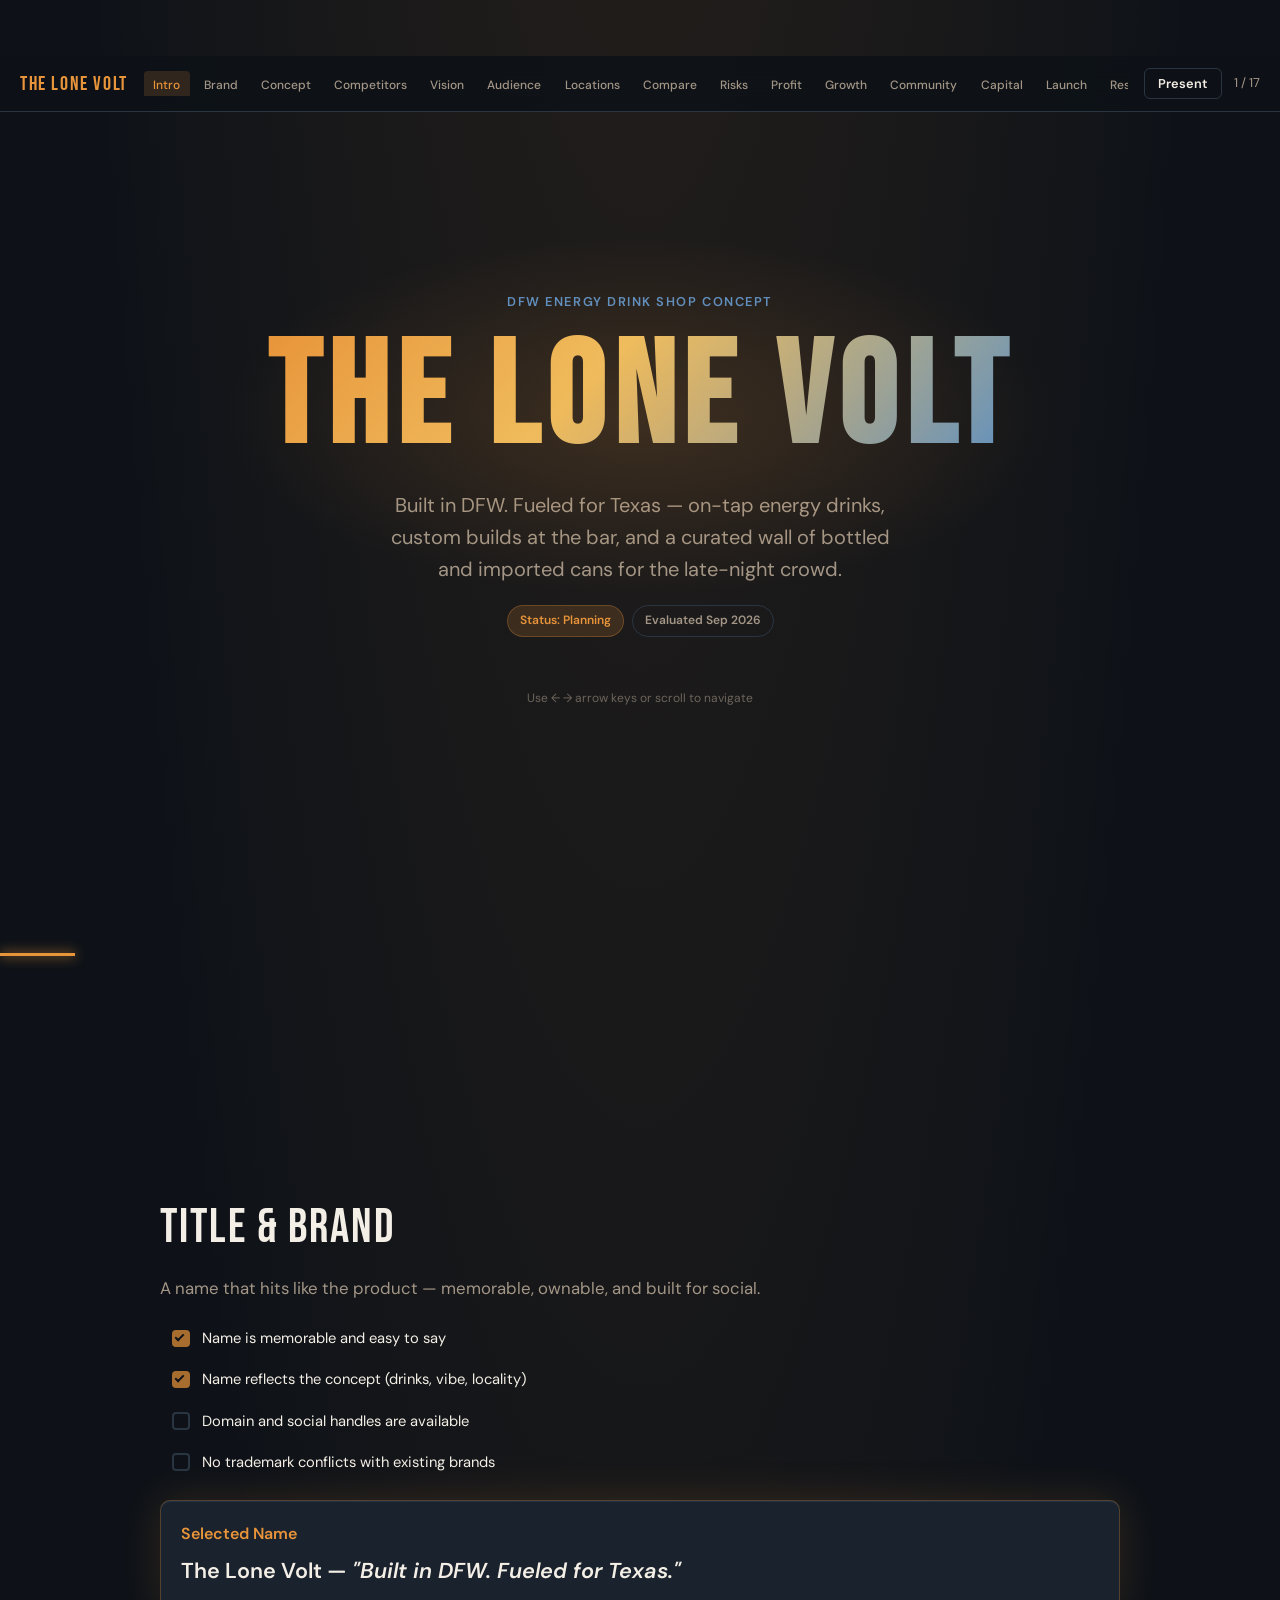
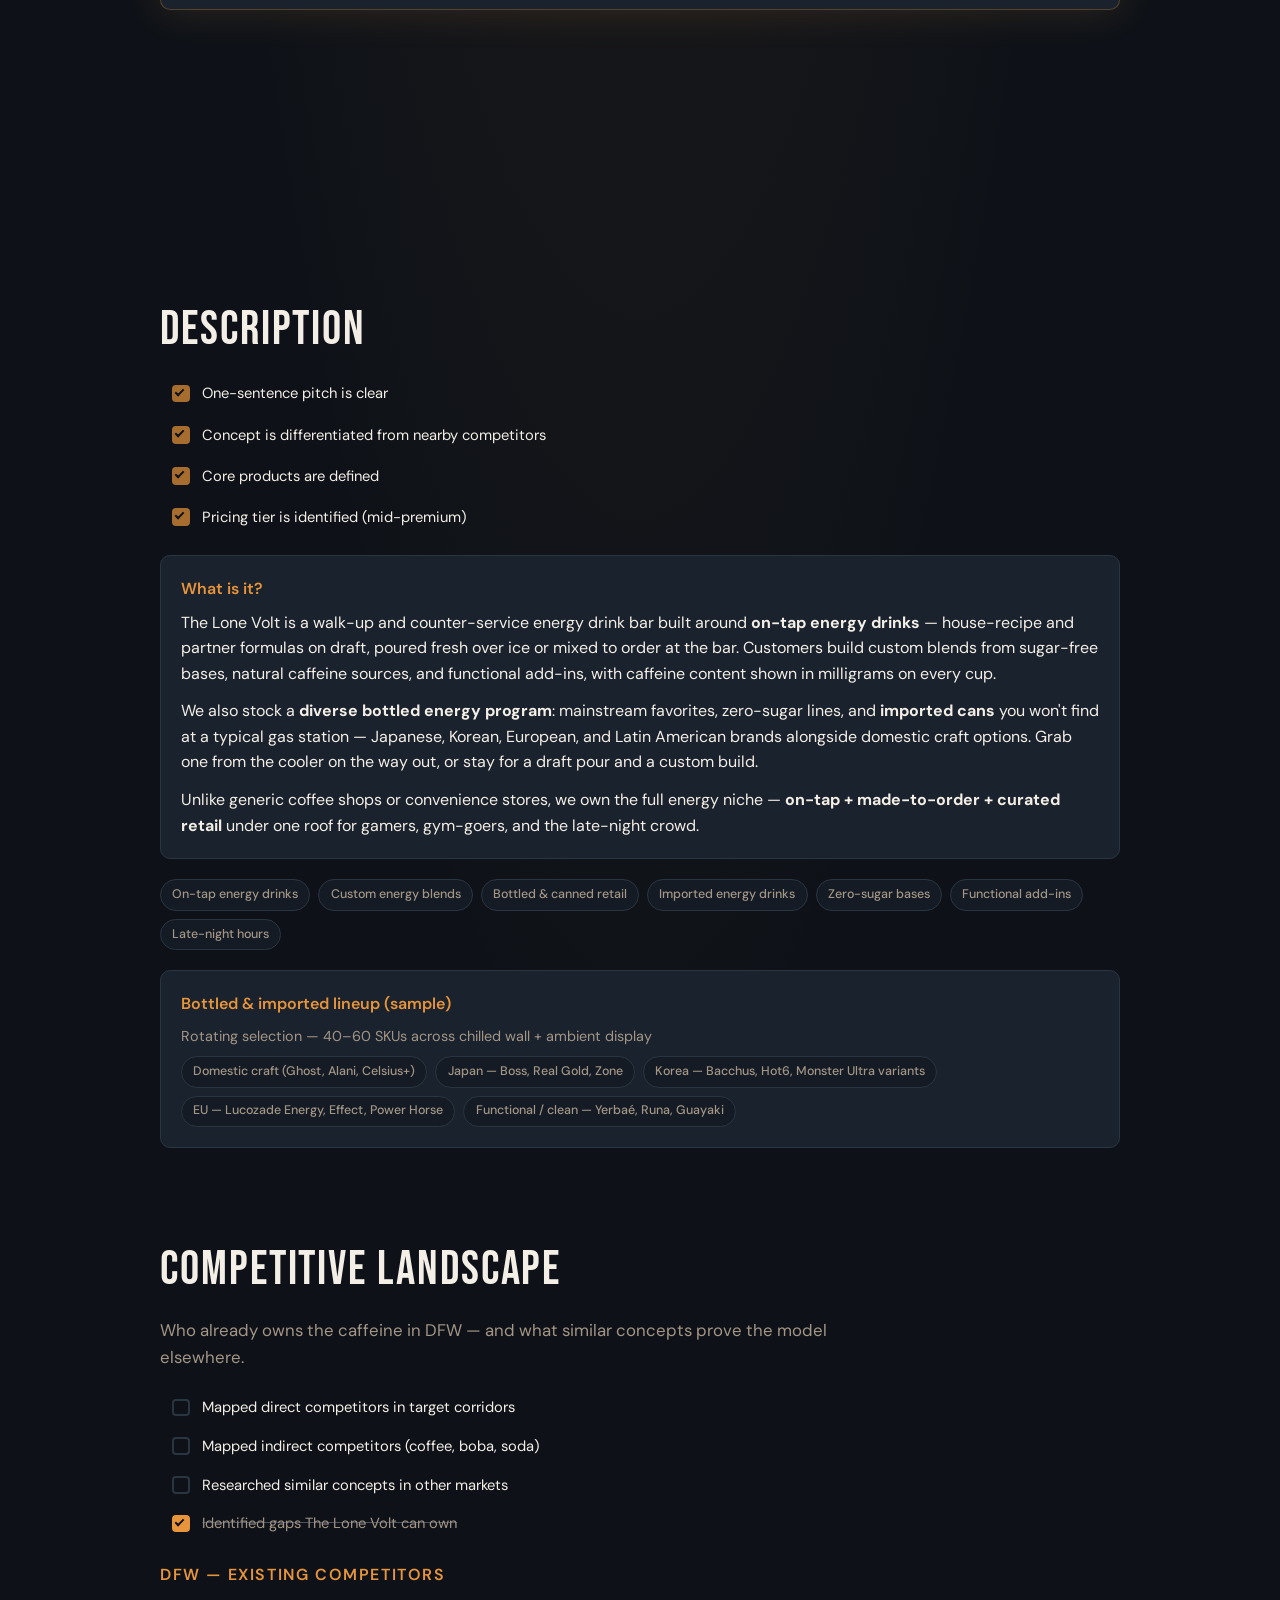
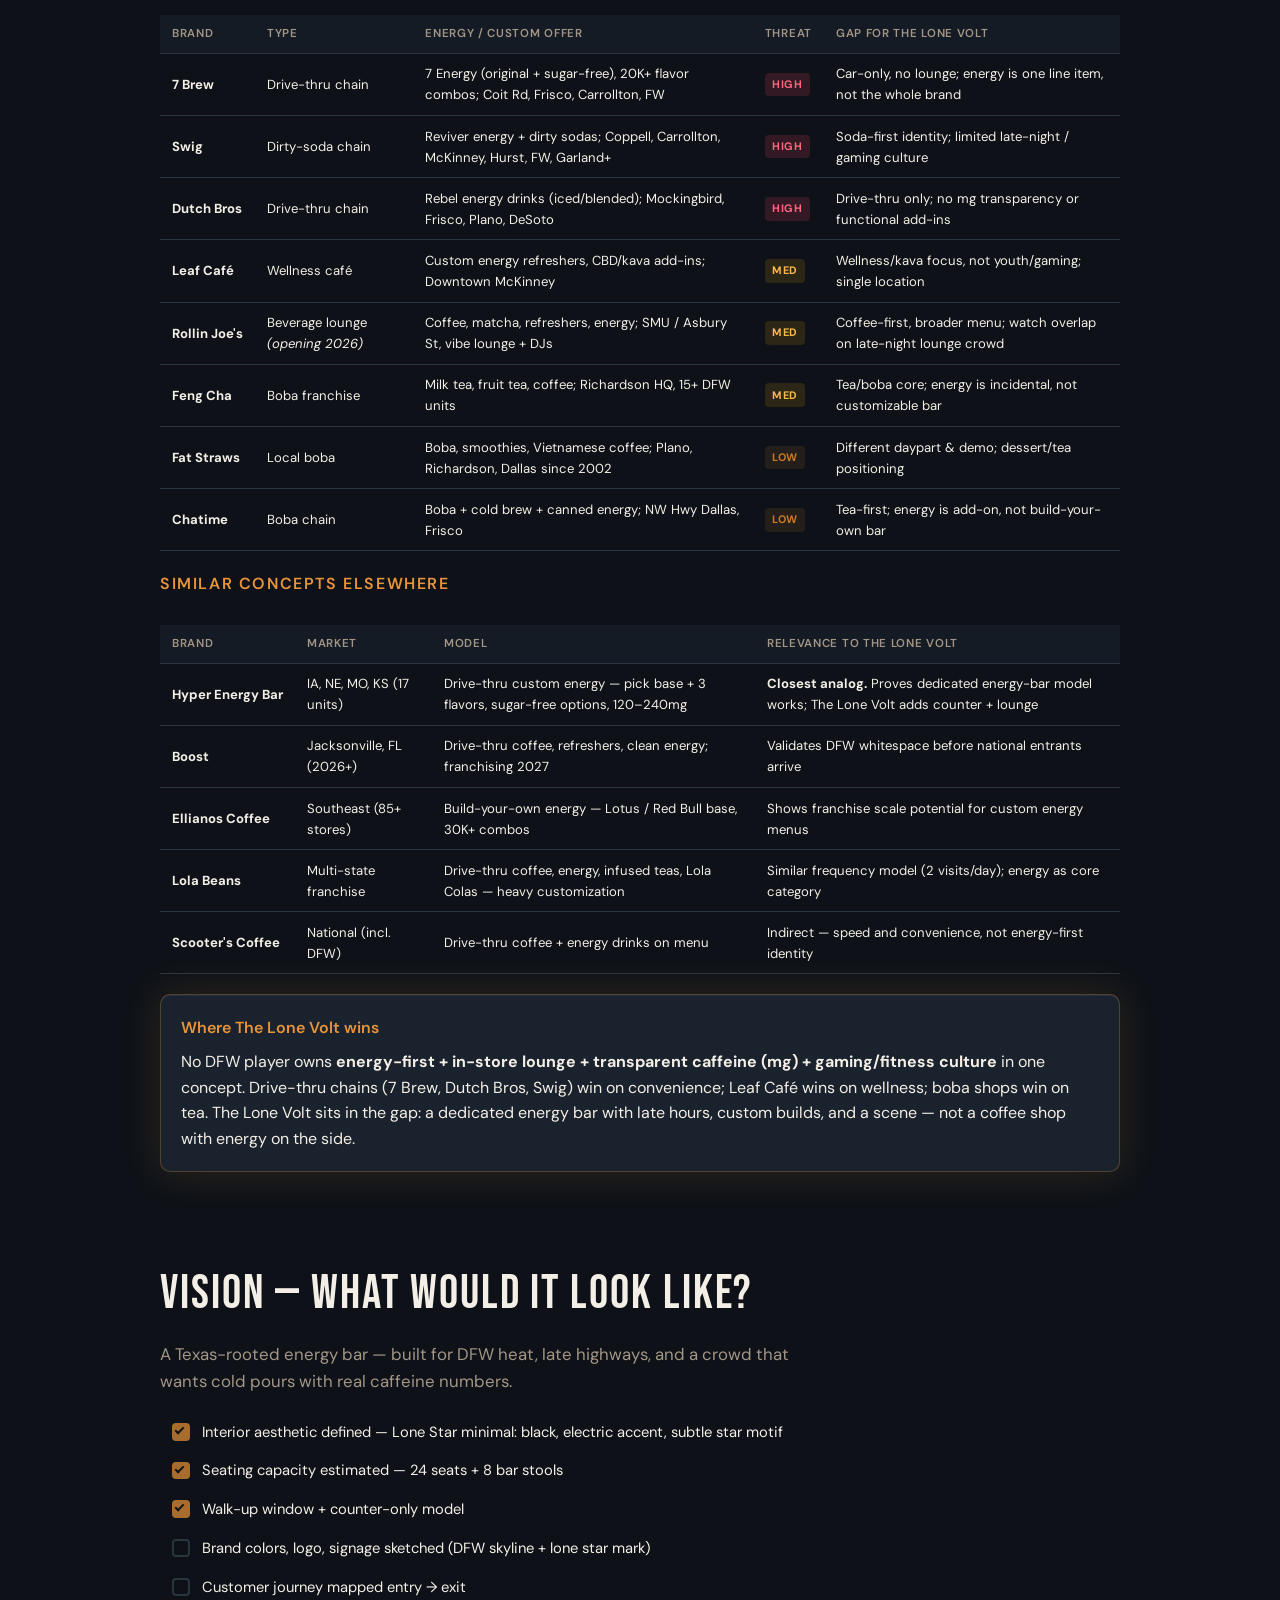
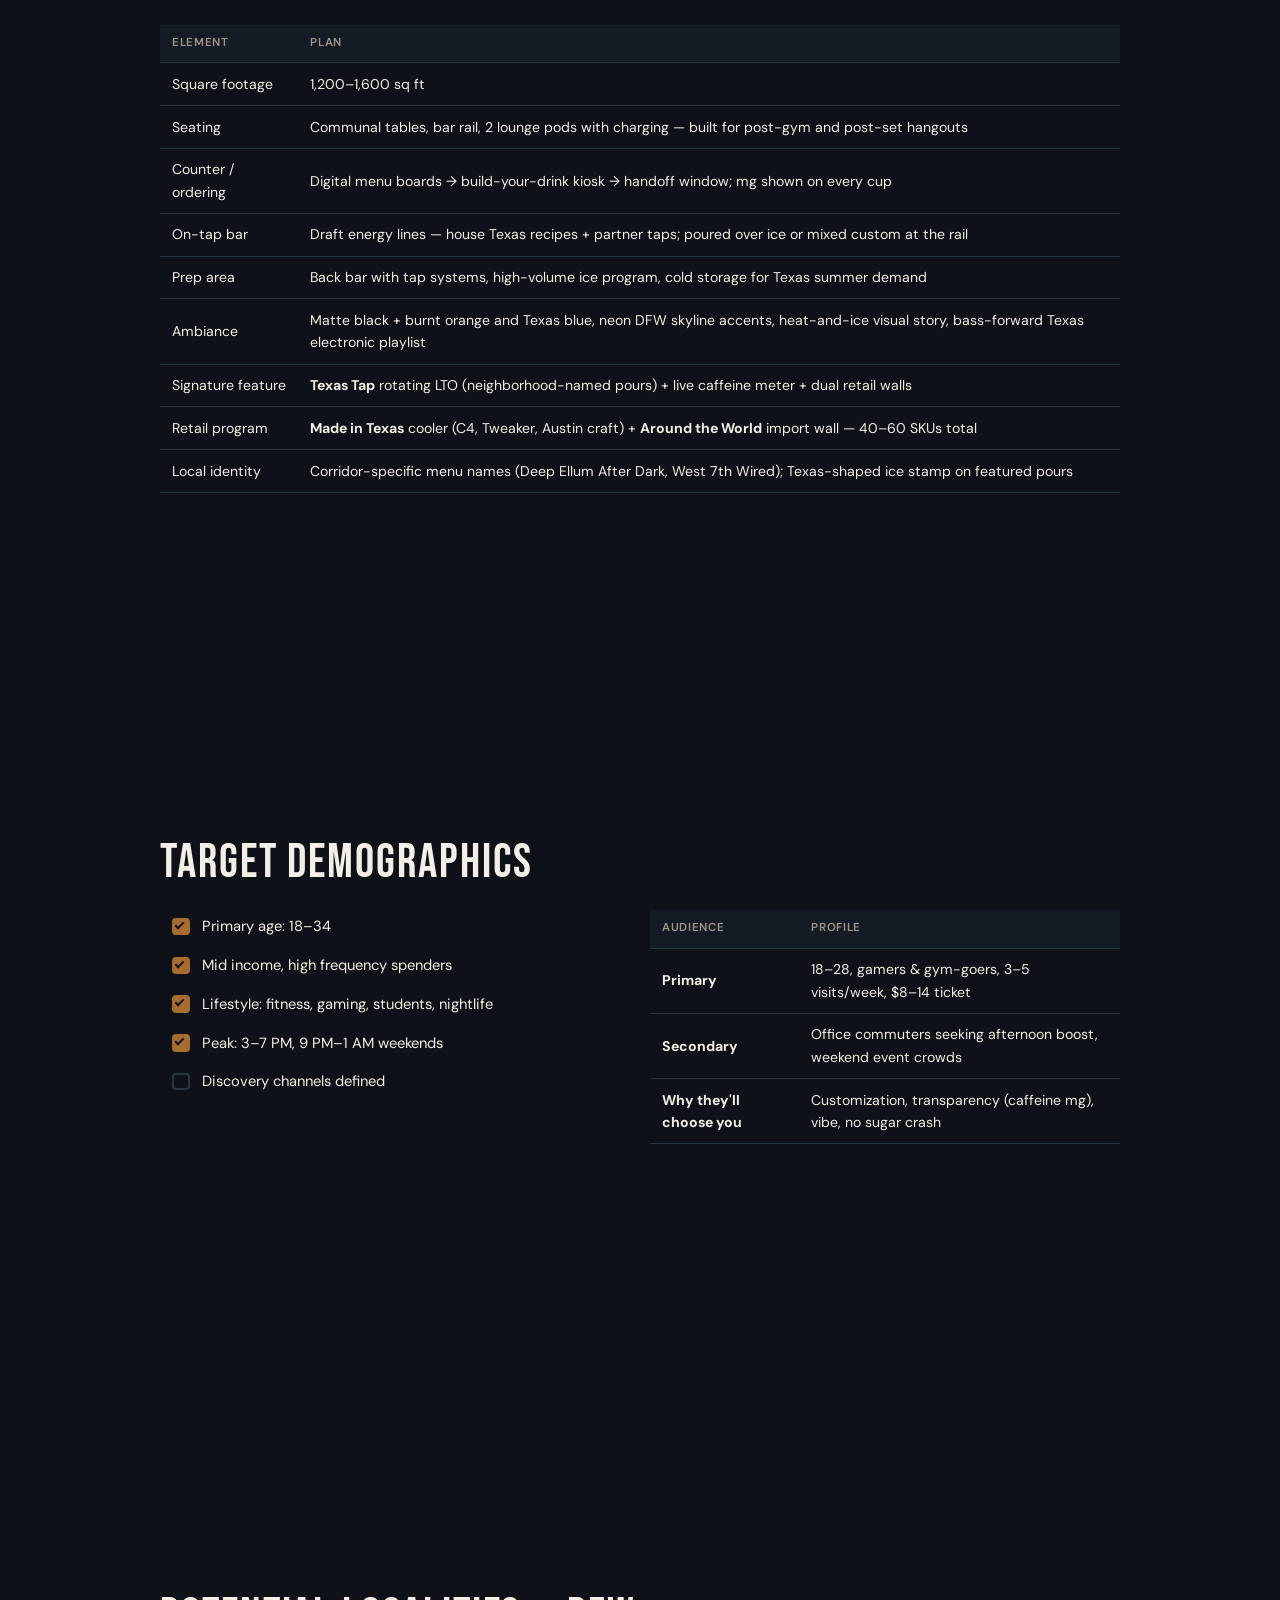
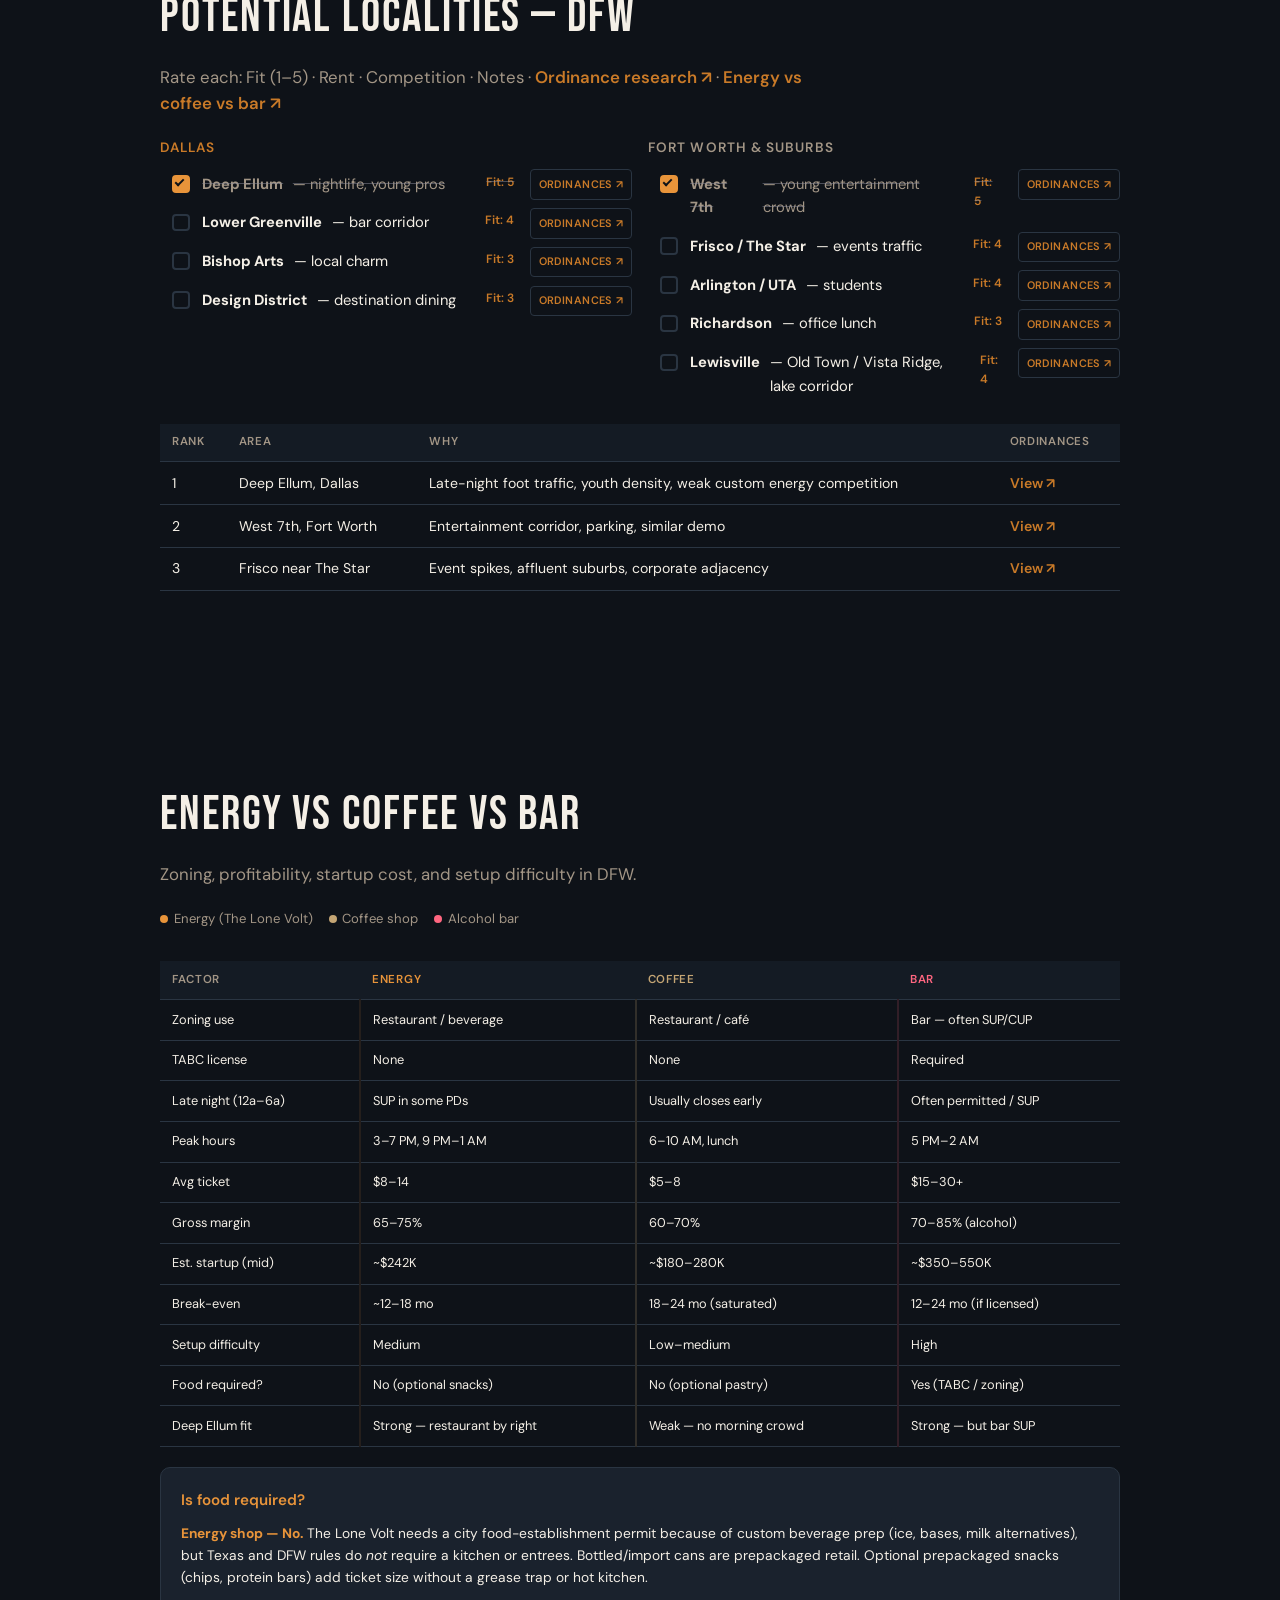
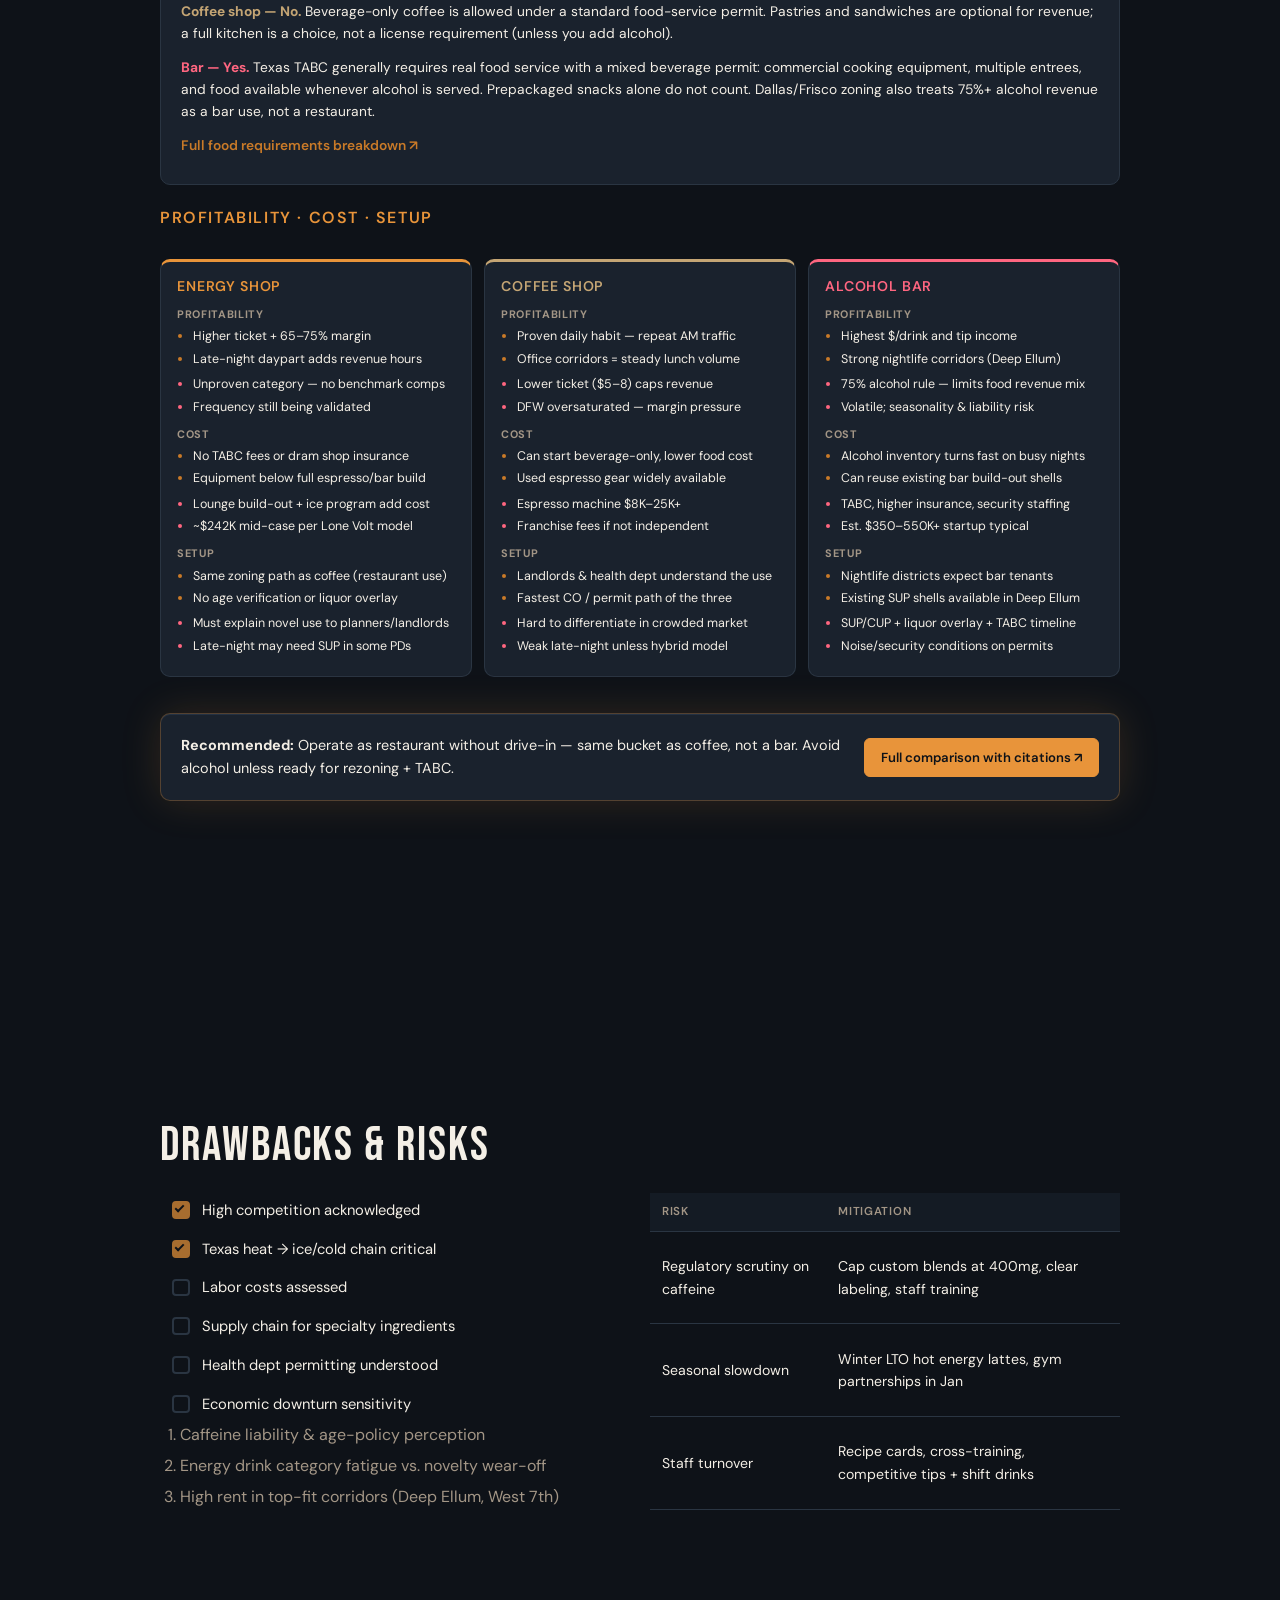
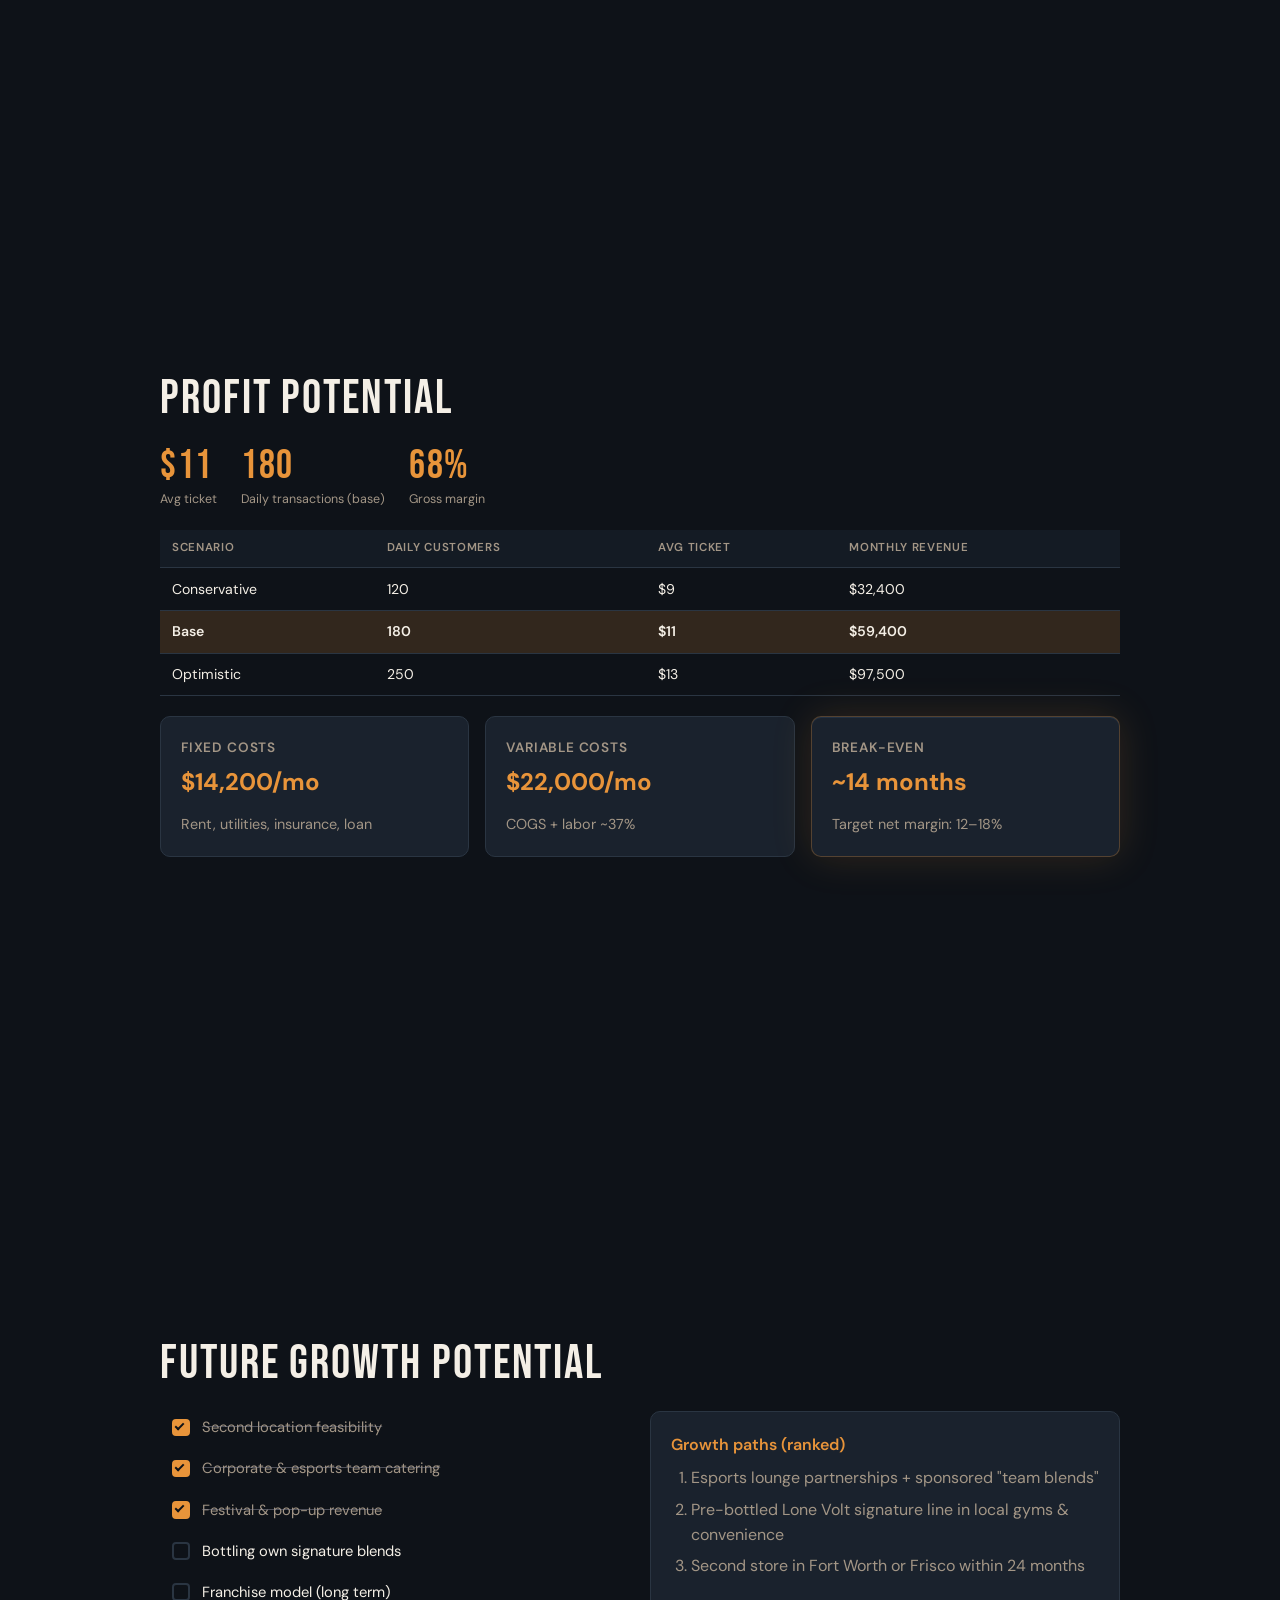
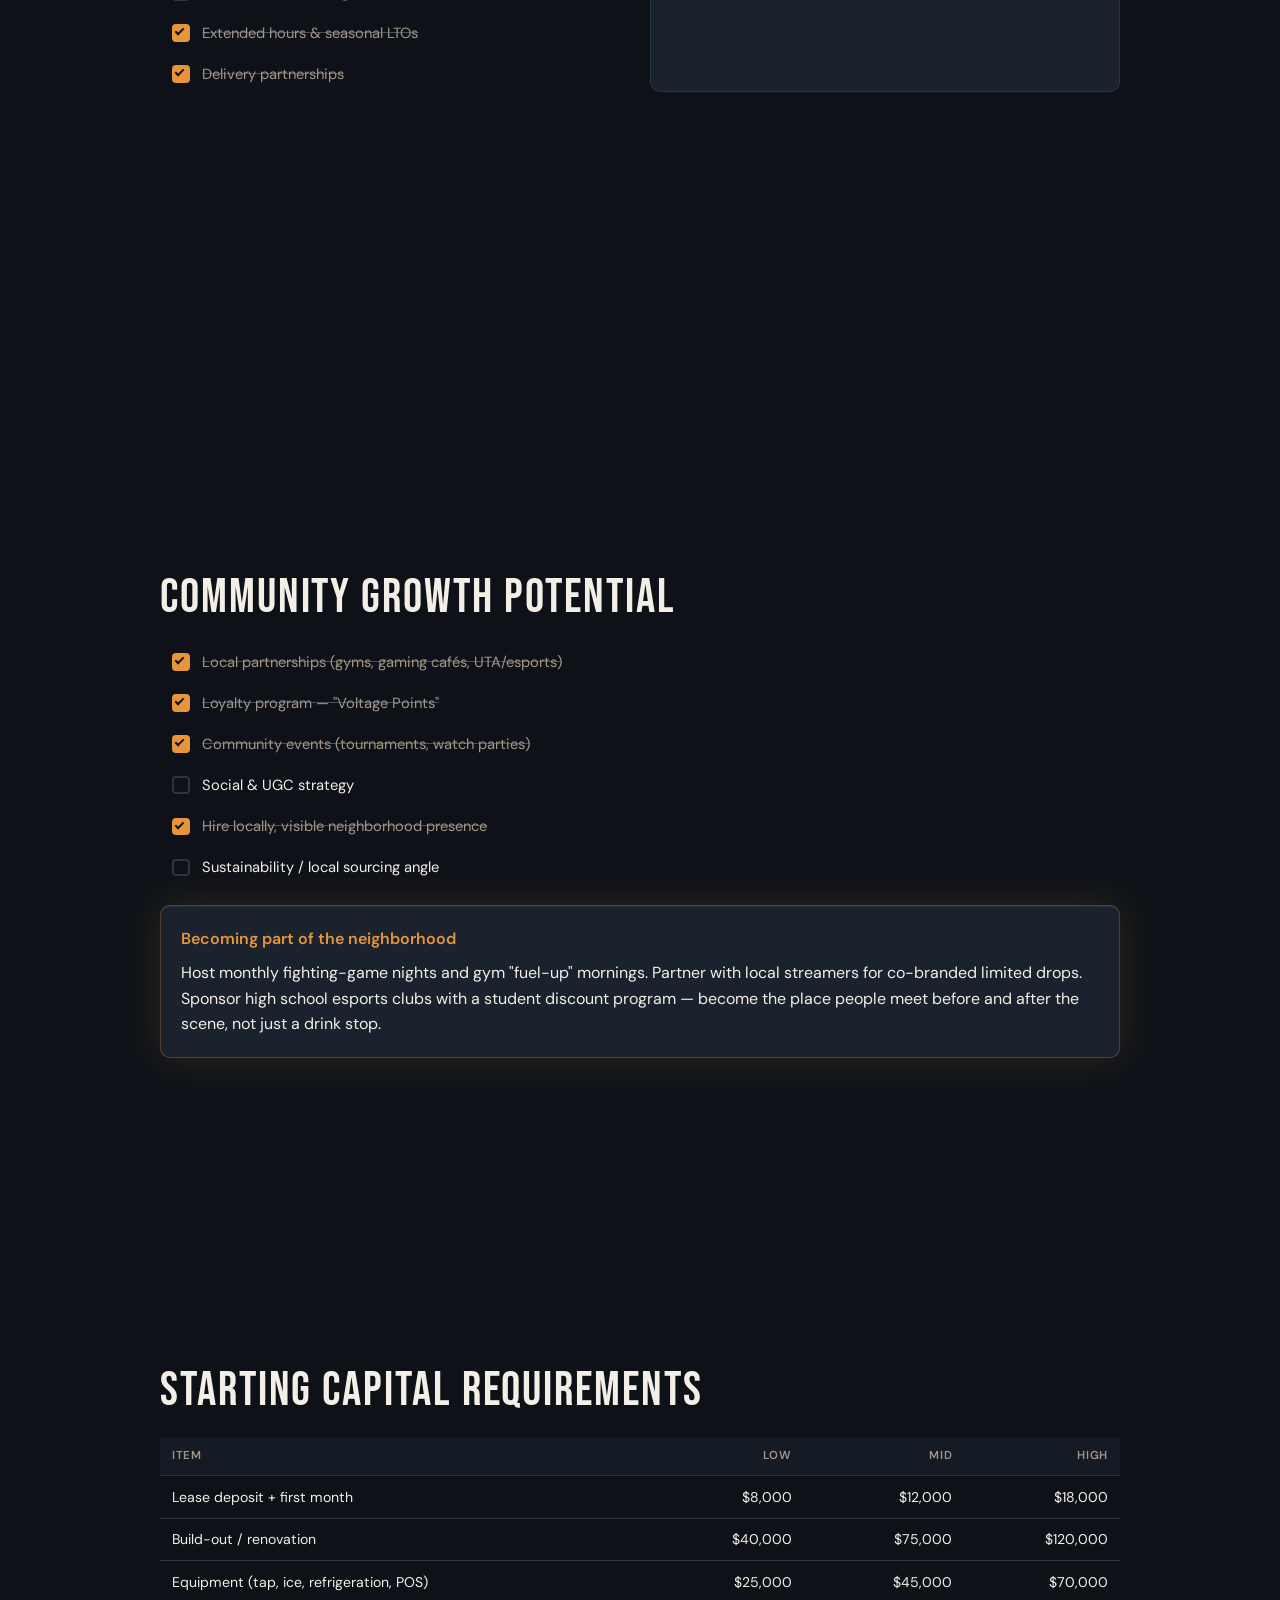
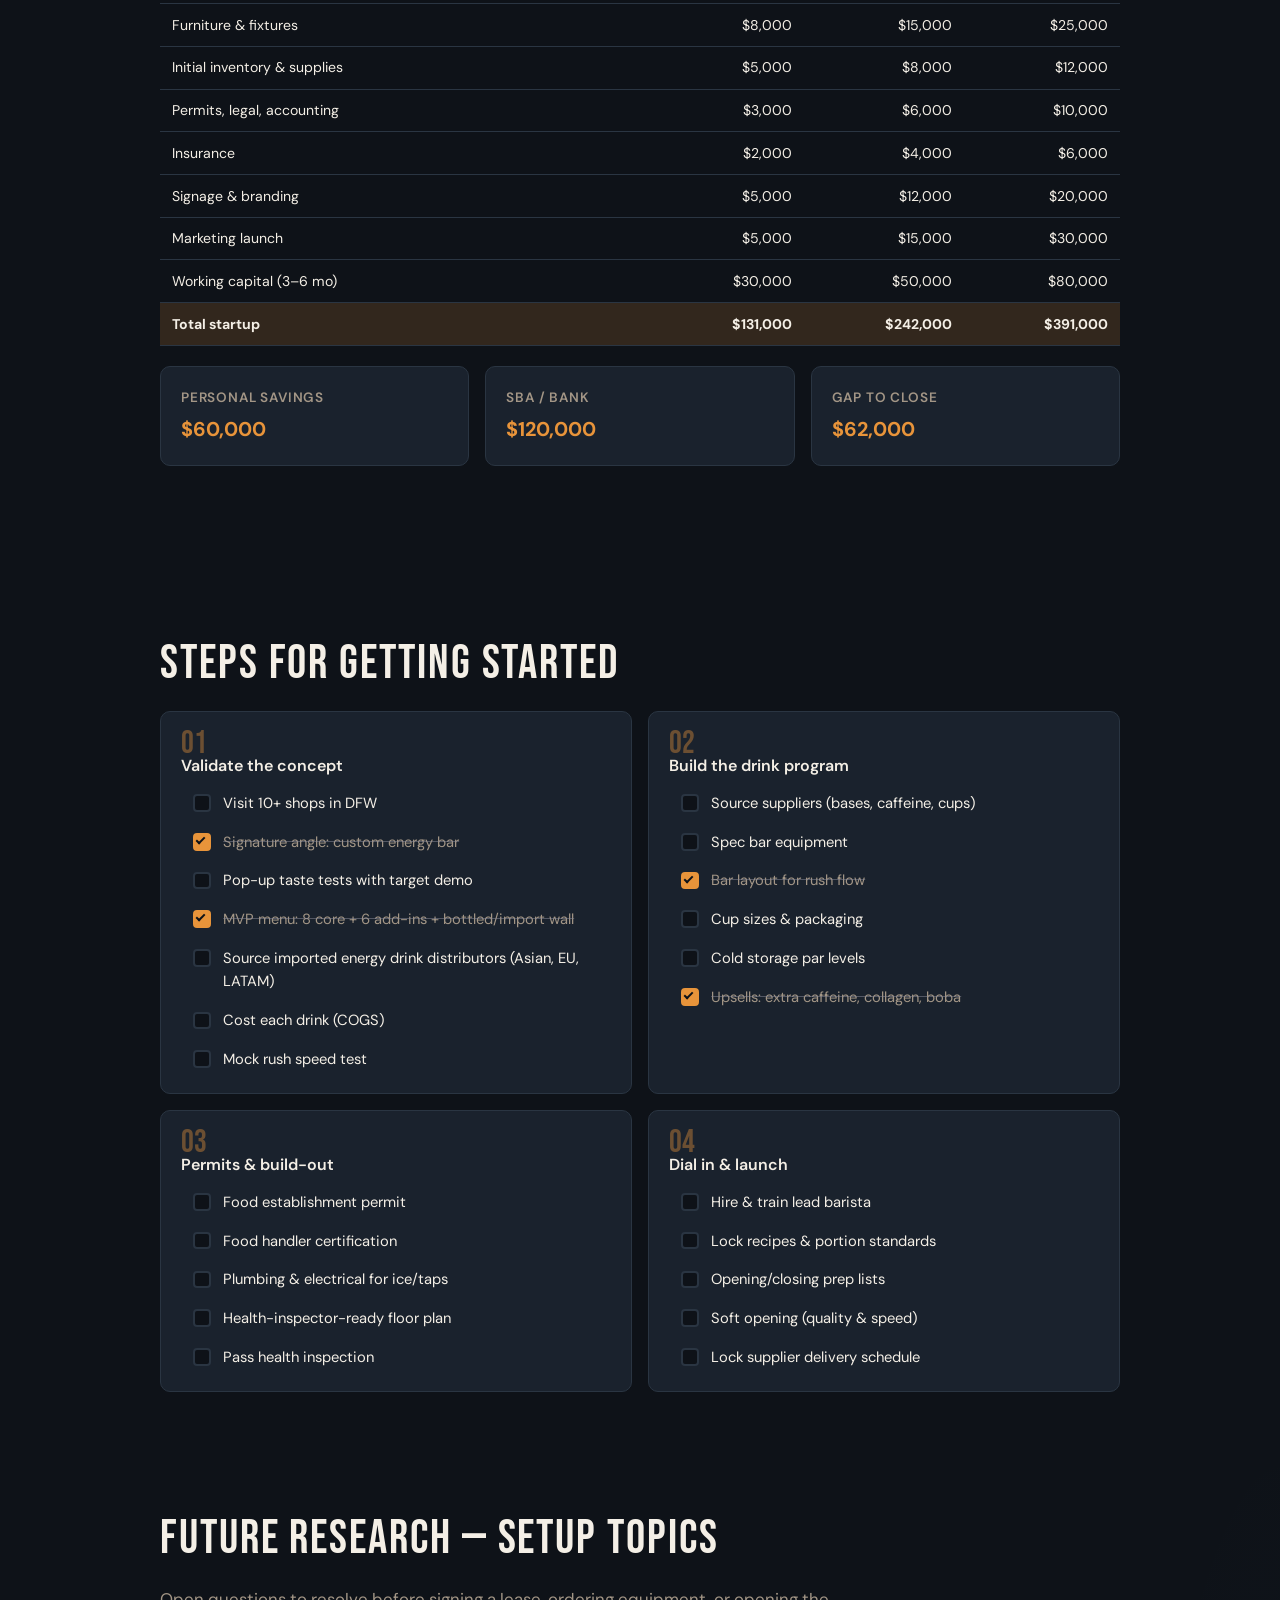
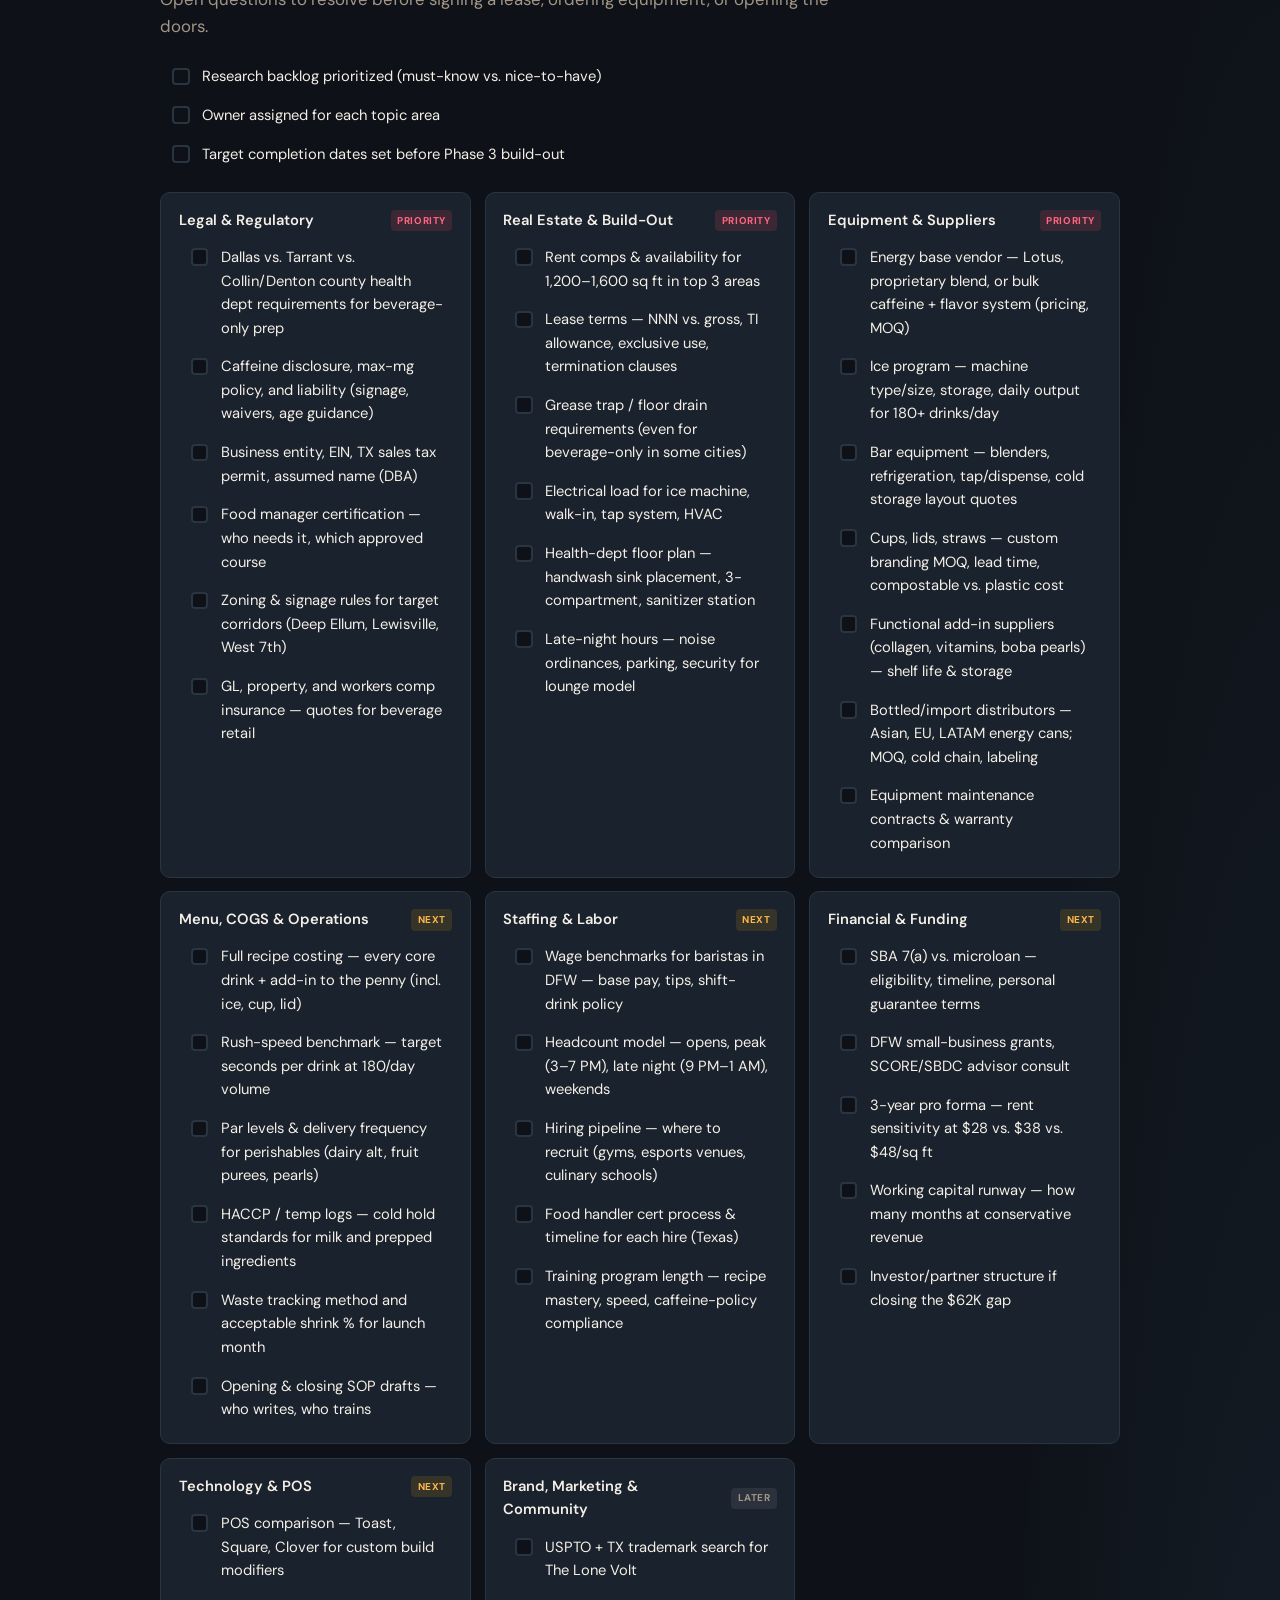
==== commit f3312536: "change theme" ====
--- a/site/index.html
+++ b/site/index.html
@@ -3,7 +3,7 @@
 <head>
   <meta charset="UTF-8">
   <meta name="viewport" content="width=device-width, initial-scale=1.0">
-  <title>VOLT BAR — Energy Drink Shop Concept</title>
+  <title>The Lone Volt — Energy Drink Shop Concept</title>
   <link rel="preconnect" href="https://fonts.googleapis.com">
   <link rel="preconnect" href="https://fonts.gstatic.com" crossorigin>
   <link href="https://fonts.googleapis.com/css2?family=Bebas+Neue&family=DM+Sans:ital,opsz,wght@0,9..40,400;0,9..40,500;0,9..40,600;0,9..40,700;1,9..40,400&display=swap" rel="stylesheet">
@@ -11,7 +11,7 @@
 </head>
 <body>
   <nav class="nav" aria-label="Presentation sections">
-    <div class="nav-brand">VOLT BAR</div>
+    <div class="nav-brand">THE LONE VOLT</div>
     <ul class="nav-links" id="navLinks"></ul>
     <div class="nav-actions">
       <button type="button" class="btn btn-ghost" id="presentBtn" aria-pressed="false">Present</button>
@@ -24,8 +24,8 @@
     <section class="slide slide-hero" data-title="Intro">
       <div class="hero-glow"></div>
       <p class="eyebrow">DFW Energy Drink Shop Concept</p>
-      <h1>VOLT BAR</h1>
-      <p class="hero-tagline">Custom energy drinks, a curated wall of bottled and imported cans, and a late-night counter culture — built for gamers, gym rats, and the 2 AM crowd.</p>
+      <h1>THE LONE VOLT</h1>
+      <p class="hero-tagline">Built in DFW. Fueled for Texas — on-tap energy drinks, custom builds at the bar, and a curated wall of bottled and imported cans for the late-night crowd.</p>
       <div class="hero-meta">
         <span class="badge">Status: Planning</span>
         <span class="badge badge-outline">Evaluated Sep 2026</span>
@@ -44,9 +44,8 @@
         <li><label><input type="checkbox"> No trademark conflicts with existing brands</label></li>
       </ul>
       <div class="card card-accent">
-        <h3>Working Title</h3>
-        <p class="display-text">VOLT BAR — <em>"Plug in. Power up."</em></p>
-        <p class="muted">Alternates: Amped Alley, Neon Fuel, Overdrive Café</p>
+        <h3>Selected Name</h3>
+        <p class="display-text">The Lone Volt — <em>"Built in DFW. Fueled for Texas."</em></p>
       </div>
     </section>
 
@@ -61,11 +60,12 @@
       </ul>
       <div class="card">
         <h3>What is it?</h3>
-        <p>VOLT BAR is a walk-up and counter-service energy drink bar where customers build custom blends from sugar-free bases, natural caffeine sources, and functional add-ins — think boba-bar customization meets esports lounge energy.</p>
-        <p>We also stock a <strong>diverse bottled energy program</strong>: mainstream favorites, zero-sugar lines, and <strong>imported cans</strong> you won't find at a typical gas station — Japanese, Korean, European, and Latin American brands alongside domestic craft options. Grab one from the cooler on the way out, or stay and build something custom at the bar.</p>
-        <p>Unlike generic coffee shops or convenience stores, we own the full energy niche — <strong>made-to-order + curated retail</strong> under one roof for gamers, gym-goers, and the late-night crowd.</p>
+        <p>The Lone Volt is a walk-up and counter-service energy drink bar built around <strong>on-tap energy drinks</strong> — house-recipe and partner formulas on draft, poured fresh over ice or mixed to order at the bar. Customers build custom blends from sugar-free bases, natural caffeine sources, and functional add-ins, with caffeine content shown in milligrams on every cup.</p>
+        <p>We also stock a <strong>diverse bottled energy program</strong>: mainstream favorites, zero-sugar lines, and <strong>imported cans</strong> you won't find at a typical gas station — Japanese, Korean, European, and Latin American brands alongside domestic craft options. Grab one from the cooler on the way out, or stay for a draft pour and a custom build.</p>
+        <p>Unlike generic coffee shops or convenience stores, we own the full energy niche — <strong>on-tap + made-to-order + curated retail</strong> under one roof for gamers, gym-goers, and the late-night crowd.</p>
       </div>
       <div class="pill-row">
+        <span class="pill">On-tap energy drinks</span>
         <span class="pill">Custom energy blends</span>
         <span class="pill">Bottled &amp; canned retail</span>
         <span class="pill">Imported energy drinks</span>
@@ -94,14 +94,14 @@
         <li><label><input type="checkbox"> Mapped direct competitors in target corridors</label></li>
         <li><label><input type="checkbox"> Mapped indirect competitors (coffee, boba, soda)</label></li>
         <li><label><input type="checkbox"> Researched similar concepts in other markets</label></li>
-        <li><label><input type="checkbox" checked> Identified gaps VOLT BAR can own</label></li>
+        <li><label><input type="checkbox" checked> Identified gaps The Lone Volt can own</label></li>
       </ul>
 
       <h3 class="section-label">DFW — Existing Competitors</h3>
       <div class="table-scroll">
         <table class="data-table competitor-table">
           <thead>
-            <tr><th>Brand</th><th>Type</th><th>Energy / custom offer</th><th>Threat</th><th>Gap for VOLT BAR</th></tr>
+            <tr><th>Brand</th><th>Type</th><th>Energy / custom offer</th><th>Threat</th><th>Gap for The Lone Volt</th></tr>
           </thead>
           <tbody>
             <tr>
@@ -168,14 +168,14 @@
       <div class="table-scroll">
         <table class="data-table competitor-table">
           <thead>
-            <tr><th>Brand</th><th>Market</th><th>Model</th><th>Relevance to VOLT BAR</th></tr>
+            <tr><th>Brand</th><th>Market</th><th>Model</th><th>Relevance to The Lone Volt</th></tr>
           </thead>
           <tbody>
             <tr>
               <td><strong>Hyper Energy Bar</strong></td>
               <td>IA, NE, MO, KS (17 units)</td>
               <td>Drive-thru custom energy — pick base + 3 flavors, sugar-free options, 120–240mg</td>
-              <td><strong>Closest analog.</strong> Proves dedicated energy-bar model works; VOLT adds counter + lounge</td>
+              <td><strong>Closest analog.</strong> Proves dedicated energy-bar model works; The Lone Volt adds counter + lounge</td>
             </tr>
             <tr>
               <td><strong>Boost</strong></td>
@@ -206,31 +206,34 @@
       </div>
 
       <div class="card card-accent">
-        <h3>Where VOLT BAR wins</h3>
-        <p>No DFW player owns <strong>energy-first + in-store lounge + transparent caffeine (mg) + gaming/fitness culture</strong> in one concept. Drive-thru chains (7 Brew, Dutch Bros, Swig) win on convenience; Leaf Café wins on wellness; boba shops win on tea. VOLT BAR sits in the gap: a dedicated energy bar with late hours, custom builds, and a scene — not a coffee shop with energy on the side.</p>
+        <h3>Where The Lone Volt wins</h3>
+        <p>No DFW player owns <strong>energy-first + in-store lounge + transparent caffeine (mg) + gaming/fitness culture</strong> in one concept. Drive-thru chains (7 Brew, Dutch Bros, Swig) win on convenience; Leaf Café wins on wellness; boba shops win on tea. The Lone Volt sits in the gap: a dedicated energy bar with late hours, custom builds, and a scene — not a coffee shop with energy on the side.</p>
       </div>
     </section>
 
     <!-- Slide 5: Vision -->
     <section class="slide" data-title="Vision">
       <h2>Vision — What Would It Look Like?</h2>
+      <p class="lead">A Texas-rooted energy bar — built for DFW heat, late highways, and a crowd that wants cold pours with real caffeine numbers.</p>
       <ul class="checklist compact">
-        <li><label><input type="checkbox" checked disabled> Interior aesthetic defined — cyber-industrial neon</label></li>
+        <li><label><input type="checkbox" checked disabled> Interior aesthetic defined — Lone Star minimal: black, electric accent, subtle star motif</label></li>
         <li><label><input type="checkbox" checked disabled> Seating capacity estimated — 24 seats + 8 bar stools</label></li>
         <li><label><input type="checkbox" checked disabled> Walk-up window + counter-only model</label></li>
-        <li><label><input type="checkbox"> Brand colors, logo, signage sketched</label></li>
+        <li><label><input type="checkbox"> Brand colors, logo, signage sketched (DFW skyline + lone star mark)</label></li>
         <li><label><input type="checkbox"> Customer journey mapped entry → exit</label></li>
       </ul>
       <table class="data-table">
         <thead><tr><th>Element</th><th>Plan</th></tr></thead>
         <tbody>
           <tr><td>Square footage</td><td>1,200–1,600 sq ft</td></tr>
-          <tr><td>Seating</td><td>Communal tables, bar rail, 2 lounge pods with charging</td></tr>
-          <tr><td>Counter / ordering</td><td>Digital menu boards → build-your-drink kiosk → handoff window</td></tr>
-          <tr><td>Prep area</td><td>Back bar with tap systems, ice program, cold storage, dry goods</td></tr>
-          <tr><td>Ambiance</td><td>LED accent strips, bass-forward playlist, matte black + volt green</td></tr>
-          <tr><td>Signature feature</td><td>Live "caffeine meter" display + imported energy drink wall (chilled + ambient)</td></tr>
-          <tr><td>Retail program</td><td>40–60 SKUs — domestic, craft, and imported bottled/canned energy</td></tr>
+          <tr><td>Seating</td><td>Communal tables, bar rail, 2 lounge pods with charging — built for post-gym and post-set hangouts</td></tr>
+          <tr><td>Counter / ordering</td><td>Digital menu boards → build-your-drink kiosk → handoff window; mg shown on every cup</td></tr>
+          <tr><td>On-tap bar</td><td>Draft energy lines — house Texas recipes + partner taps; poured over ice or mixed custom at the rail</td></tr>
+          <tr><td>Prep area</td><td>Back bar with tap systems, high-volume ice program, cold storage for Texas summer demand</td></tr>
+          <tr><td>Ambiance</td><td>Matte black + burnt orange and Texas blue, neon DFW skyline accents, heat-and-ice visual story, bass-forward Texas electronic playlist</td></tr>
+          <tr><td>Signature feature</td><td><strong>Texas Tap</strong> rotating LTO (neighborhood-named pours) + live caffeine meter + dual retail walls</td></tr>
+          <tr><td>Retail program</td><td><strong>Made in Texas</strong> cooler (C4, Tweaker, Austin craft) + <strong>Around the World</strong> import wall — 40–60 SKUs total</td></tr>
+          <tr><td>Local identity</td><td>Corridor-specific menu names (Deep Ellum After Dark, West 7th Wired); Texas-shaped ice stamp on featured pours</td></tr>
         </tbody>
       </table>
     </section>
@@ -327,7 +330,7 @@
       <p class="lead">Zoning, profitability, startup cost, and setup difficulty in DFW.</p>
 
       <div class="use-legend">
-        <span><i class="use-dot use-dot-energy"></i> Energy (VOLT BAR)</span>
+        <span><i class="use-dot use-dot-energy"></i> Energy (The Lone Volt)</span>
         <span><i class="use-dot use-dot-coffee"></i> Coffee shop</span>
         <span><i class="use-dot use-dot-bar"></i> Alcohol bar</span>
       </div>
@@ -360,7 +363,7 @@
 
       <div class="card compare-food">
         <h3>Is food required?</h3>
-        <p><strong class="use-col-energy">Energy shop — No.</strong> VOLT BAR needs a city food-establishment permit because of custom beverage prep (ice, bases, milk alternatives), but Texas and DFW rules do <em>not</em> require a kitchen or entrees. Bottled/import cans are prepackaged retail. Optional prepackaged snacks (chips, protein bars) add ticket size without a grease trap or hot kitchen.</p>
+        <p><strong class="use-col-energy">Energy shop — No.</strong> The Lone Volt needs a city food-establishment permit because of custom beverage prep (ice, bases, milk alternatives), but Texas and DFW rules do <em>not</em> require a kitchen or entrees. Bottled/import cans are prepackaged retail. Optional prepackaged snacks (chips, protein bars) add ticket size without a grease trap or hot kitchen.</p>
         <p><strong class="use-col-coffee">Coffee shop — No.</strong> Beverage-only coffee is allowed under a standard food-service permit. Pastries and sandwiches are optional for revenue; a full kitchen is a choice, not a license requirement (unless you add alcohol).</p>
         <p><strong class="use-col-bar">Bar — Yes.</strong> Texas TABC generally requires real food service with a mixed beverage permit: commercial cooking equipment, multiple entrees, and food available whenever alcohol is served. Prepackaged snacks alone do not count. Dallas/Frisco zoning also treats 75%+ alcohol revenue as a bar use, not a restaurant.</p>
         <p class="muted"><a href="ordinances/use-comparison.html#food-required" class="inline-link" target="_blank" rel="noopener">Full food requirements breakdown ↗</a></p>
@@ -375,7 +378,7 @@
           <ul class="cons"><li>Unproven category — no benchmark comps</li><li>Frequency still being validated</li></ul>
           <p class="pc-topic">Cost</p>
           <ul class="pros"><li>No TABC fees or dram shop insurance</li><li>Equipment below full espresso/bar build</li></ul>
-          <ul class="cons"><li>Lounge build-out + ice program add cost</li><li>~$242K mid-case per VOLT model</li></ul>
+          <ul class="cons"><li>Lounge build-out + ice program add cost</li><li>~$242K mid-case per Lone Volt model</li></ul>
           <p class="pc-topic">Setup</p>
           <ul class="pros"><li>Same zoning path as coffee (restaurant use)</li><li>No age verification or liquor overlay</li></ul>
           <ul class="cons"><li>Must explain novel use to planners/landlords</li><li>Late-night may need SUP in some PDs</li></ul>
@@ -484,7 +487,7 @@
           <h3>Growth paths (ranked)</h3>
           <ol class="numbered-list">
             <li>Esports lounge partnerships + sponsored "team blends"</li>
-            <li>Pre-bottled VOLT signature line in local gyms & convenience</li>
+            <li>Pre-bottled Lone Volt signature line in local gyms &amp; convenience</li>
             <li>Second store in Fort Worth or Frisco within 24 months</li>
           </ol>
         </div>
@@ -710,7 +713,7 @@
             <span class="priority priority-low">Later</span>
           </div>
           <ul class="checklist compact">
-            <li><label><input type="checkbox"> USPTO + TX trademark search for VOLT BAR and alternates</label></li>
+            <li><label><input type="checkbox"> USPTO + TX trademark search for The Lone Volt</label></li>
             <li><label><input type="checkbox"> Domain, Instagram, TikTok handle availability</label></li>
             <li><label><input type="checkbox"> Logo & signage vendor quotes — channel letters, neon, window vinyl</label></li>
             <li><label><input type="checkbox"> Grand opening budget — influencers, esports venue cross-promo, free-drink cap</label></li>
--- a/site/styles.css
+++ b/site/styles.css
@@ -1,14 +1,21 @@
 :root {
-  --bg: #0a0a0c;
-  --bg-elevated: #12121a;
-  --bg-card: #16161f;
-  --text: #e8e8ed;
-  --text-muted: #8b8b9a;
-  --accent: #c8ff00;
-  --accent-dim: #9ecc00;
-  --accent-glow: rgba(200, 255, 0, 0.15);
-  --border: #2a2a36;
-  --danger: #ff4466;
+  /* Lone Star palette — warm desert night, burnt orange, Texas blue */
+  --bg: #0e1218;
+  --bg-elevated: #141b24;
+  --bg-card: #1a222d;
+  --text: #f4efe6;
+  --text-muted: #a39686;
+  --accent: #e8943a;
+  --accent-dim: #c97a28;
+  --accent-glow: rgba(232, 148, 58, 0.16);
+  --accent-border: rgba(232, 148, 58, 0.28);
+  --accent-subtle: rgba(232, 148, 58, 0.1);
+  --accent-blue: #5a8fc4;
+  --accent-blue-dim: #3d6ea8;
+  --accent-blue-glow: rgba(90, 143, 196, 0.14);
+  --border: #2a3542;
+  --danger: #c9344a;
+  --nav-bg: rgba(14, 18, 24, 0.9);
   --font-display: "Bebas Neue", sans-serif;
   --font-body: "DM Sans", system-ui, sans-serif;
   --nav-height: 56px;
@@ -29,7 +36,10 @@
   font-size: 1rem;
   line-height: 1.6;
   color: var(--text);
-  background: var(--bg);
+  background:
+    radial-gradient(ellipse 90% 55% at 50% -15%, var(--accent-glow), transparent 55%),
+    radial-gradient(ellipse 50% 45% at 100% 100%, var(--accent-blue-glow), transparent 50%),
+    var(--bg);
   overflow-x: hidden;
 }
 
@@ -53,7 +63,7 @@
   align-items: center;
   gap: 1rem;
   padding: 0 1.25rem;
-  background: rgba(10, 10, 12, 0.85);
+  background: var(--nav-bg);
   backdrop-filter: blur(12px);
   border-bottom: 1px solid var(--border);
 }
@@ -196,7 +206,7 @@
   font-weight: 600;
   text-transform: uppercase;
   letter-spacing: 0.12em;
-  color: var(--accent-dim);
+  color: var(--accent-blue);
   margin: 0;
 }
 
@@ -223,7 +233,7 @@
   line-height: 0.95;
   margin: 0;
   letter-spacing: 0.06em;
-  background: linear-gradient(180deg, var(--accent) 0%, var(--accent-dim) 100%);
+  background: linear-gradient(135deg, var(--accent) 0%, #f0c060 42%, var(--accent-blue) 100%);
   -webkit-background-clip: text;
   -webkit-text-fill-color: transparent;
   background-clip: text;
@@ -250,7 +260,7 @@
   border-radius: 999px;
   background: var(--accent-glow);
   color: var(--accent);
-  border: 1px solid rgba(200, 255, 0, 0.3);
+  border: 1px solid var(--accent-border);
 }
 
 .badge-outline {
@@ -349,8 +359,8 @@
 }
 
 .card-accent {
-  border-color: rgba(200, 255, 0, 0.25);
-  box-shadow: 0 0 40px var(--accent-glow);
+  border-color: var(--accent-border);
+  box-shadow: 0 0 40px var(--accent-glow), inset 0 1px 0 var(--accent-blue-glow);
 }
 
 .card p { margin: 0; }
@@ -557,7 +567,7 @@
 .use-compare-table th.use-col-coffee { color: #c4a574; }
 .use-compare-table th.use-col-bar { color: #ff6680; }
 
-.use-compare-table td:nth-child(2) { border-left: 2px solid rgba(200, 255, 0, 0.15); }
+.use-compare-table td:nth-child(2) { border-left: 2px solid var(--accent-subtle); }
 .use-compare-table td:nth-child(3) { border-left: 2px solid rgba(196, 165, 116, 0.2); }
 .use-compare-table td:nth-child(4) { border-left: 2px solid rgba(255, 102, 128, 0.15); }
 
@@ -859,7 +869,7 @@
 }
 
 .threat-low {
-  background: rgba(200, 255, 0, 0.1);
+  background: var(--accent-subtle);
   color: var(--accent-dim);
 }
 
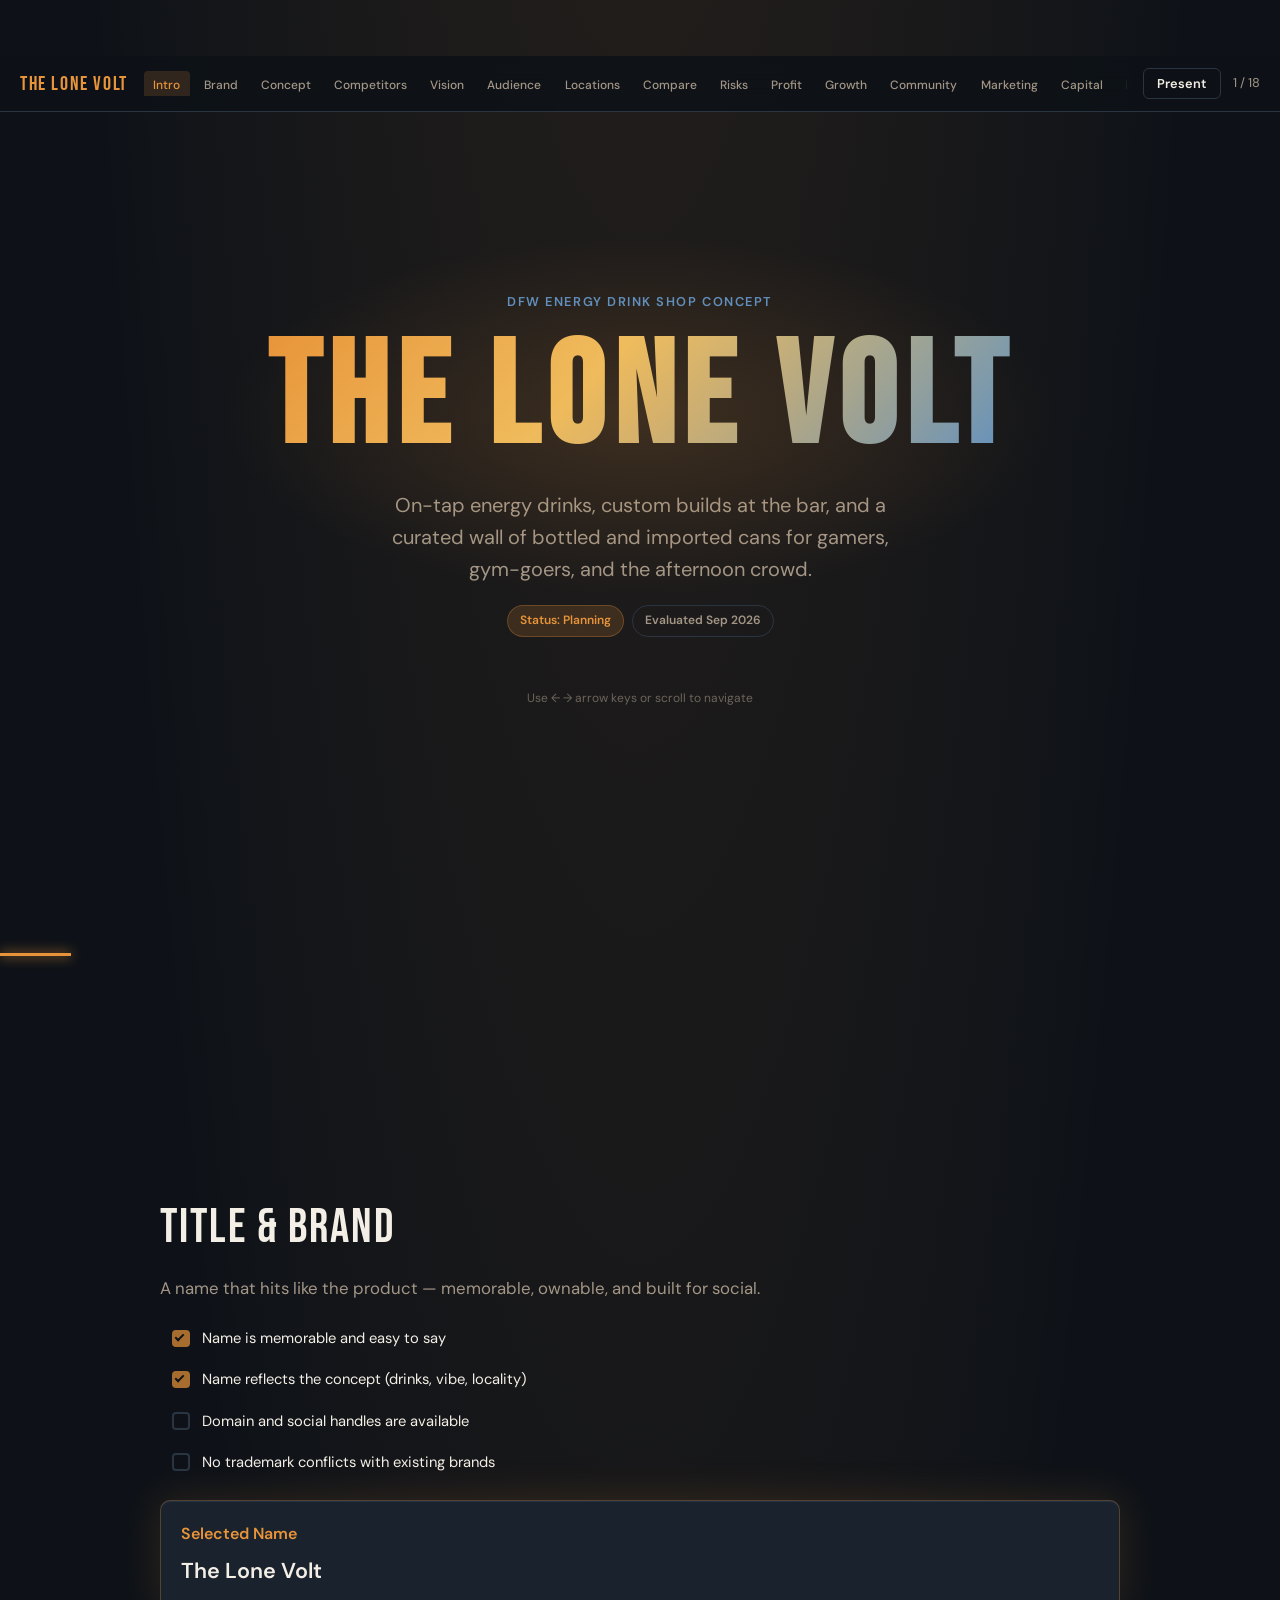
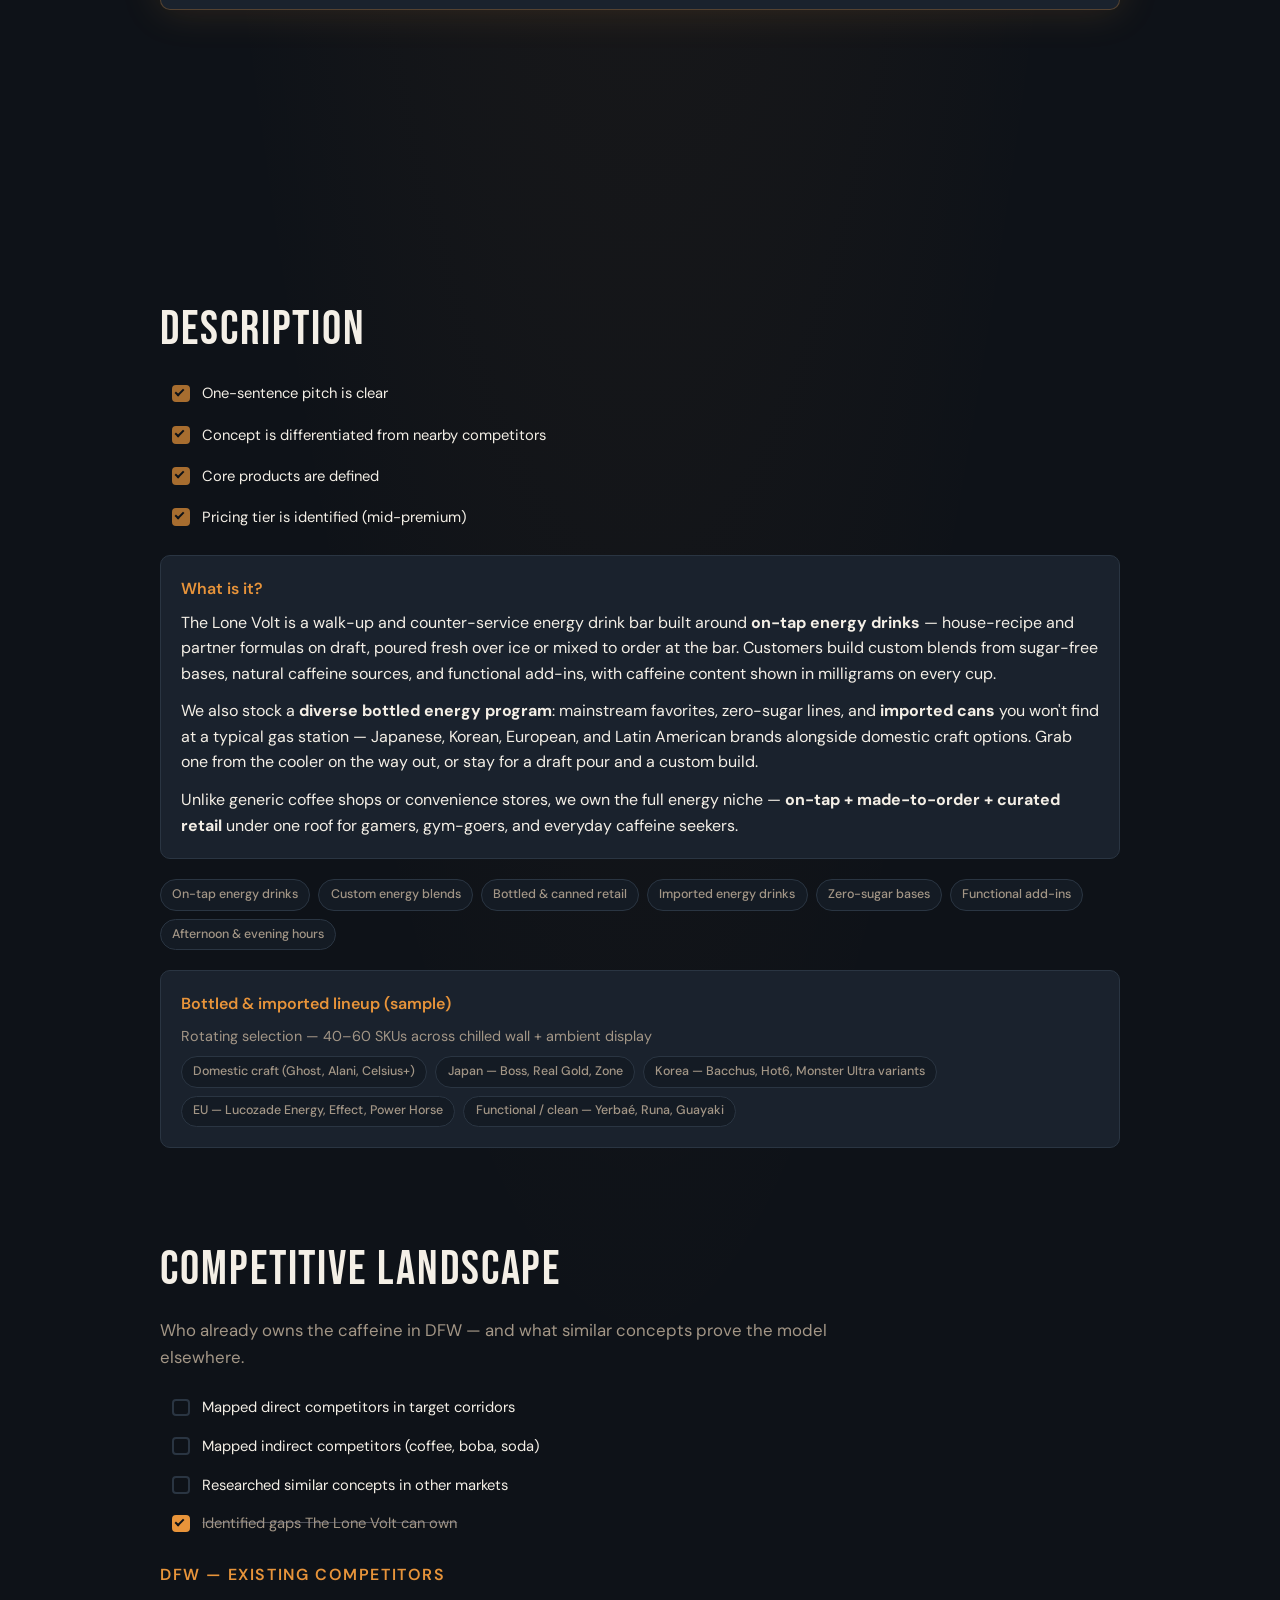
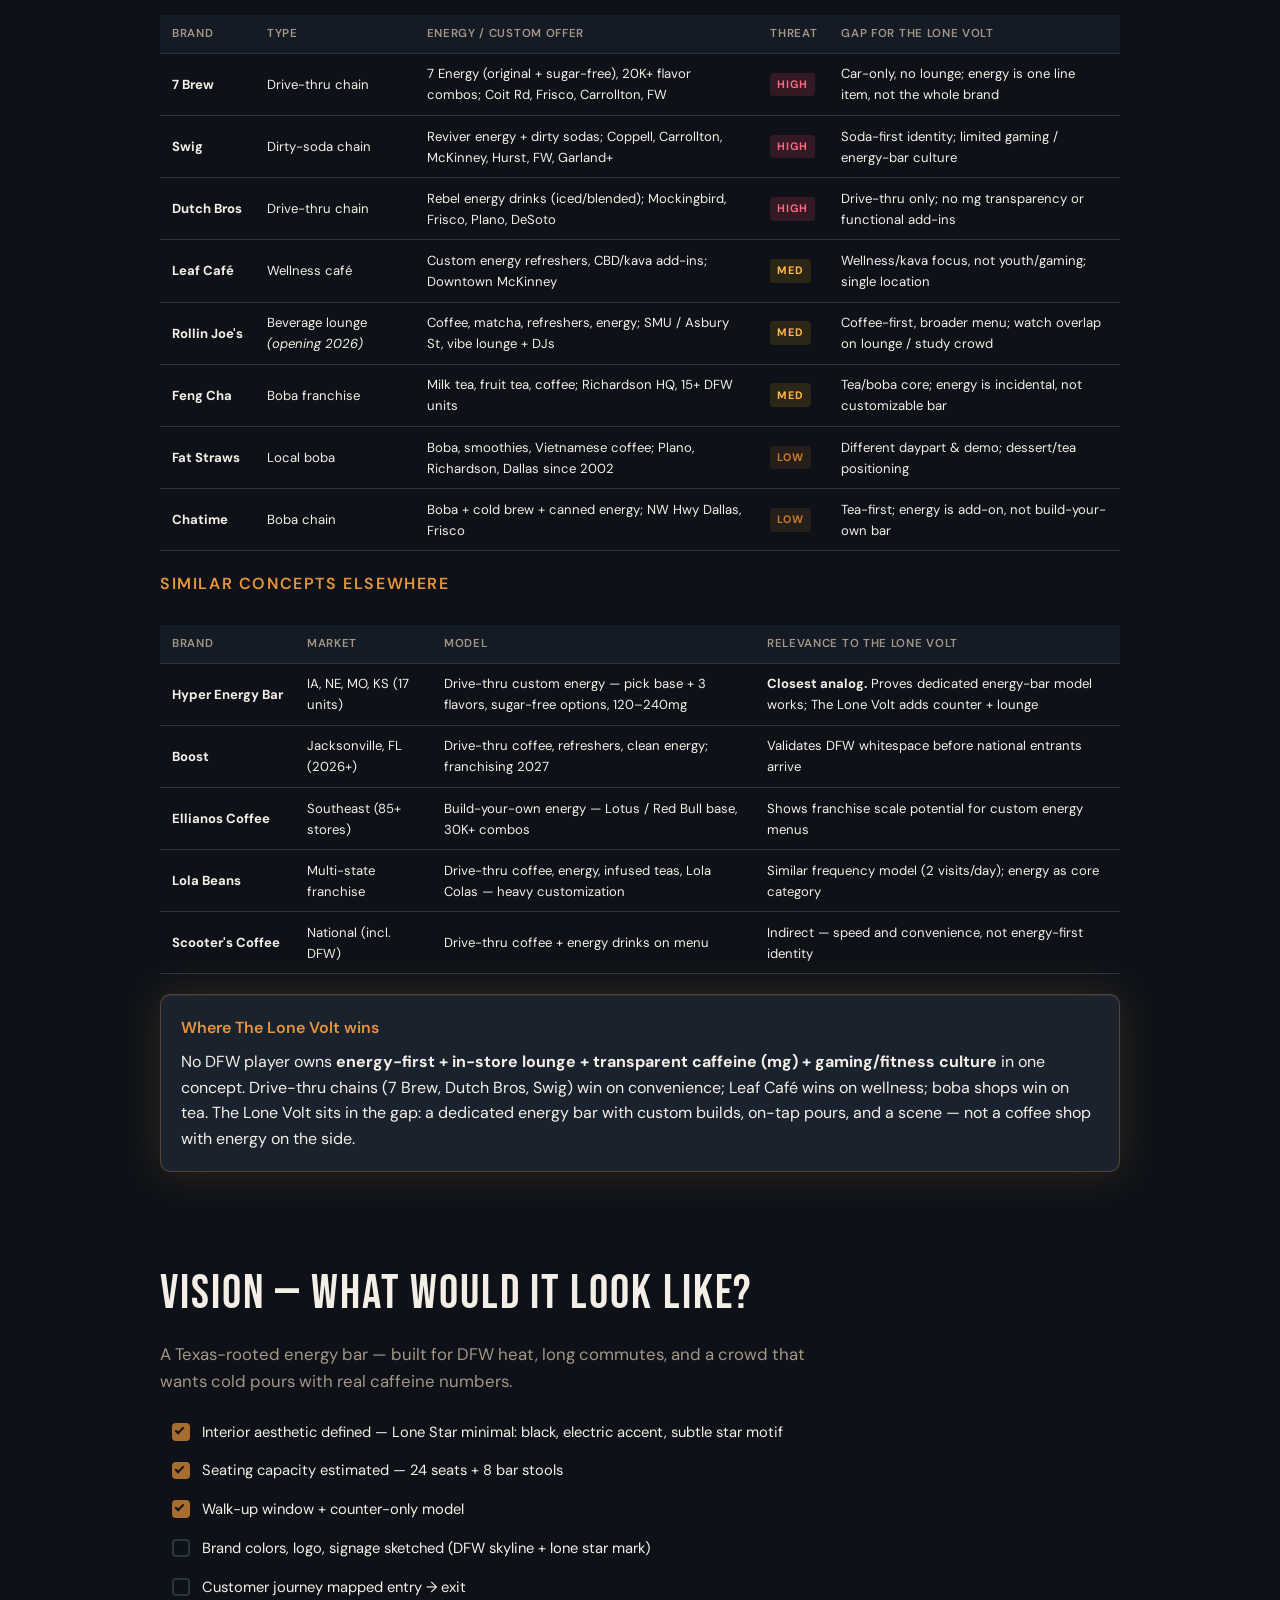
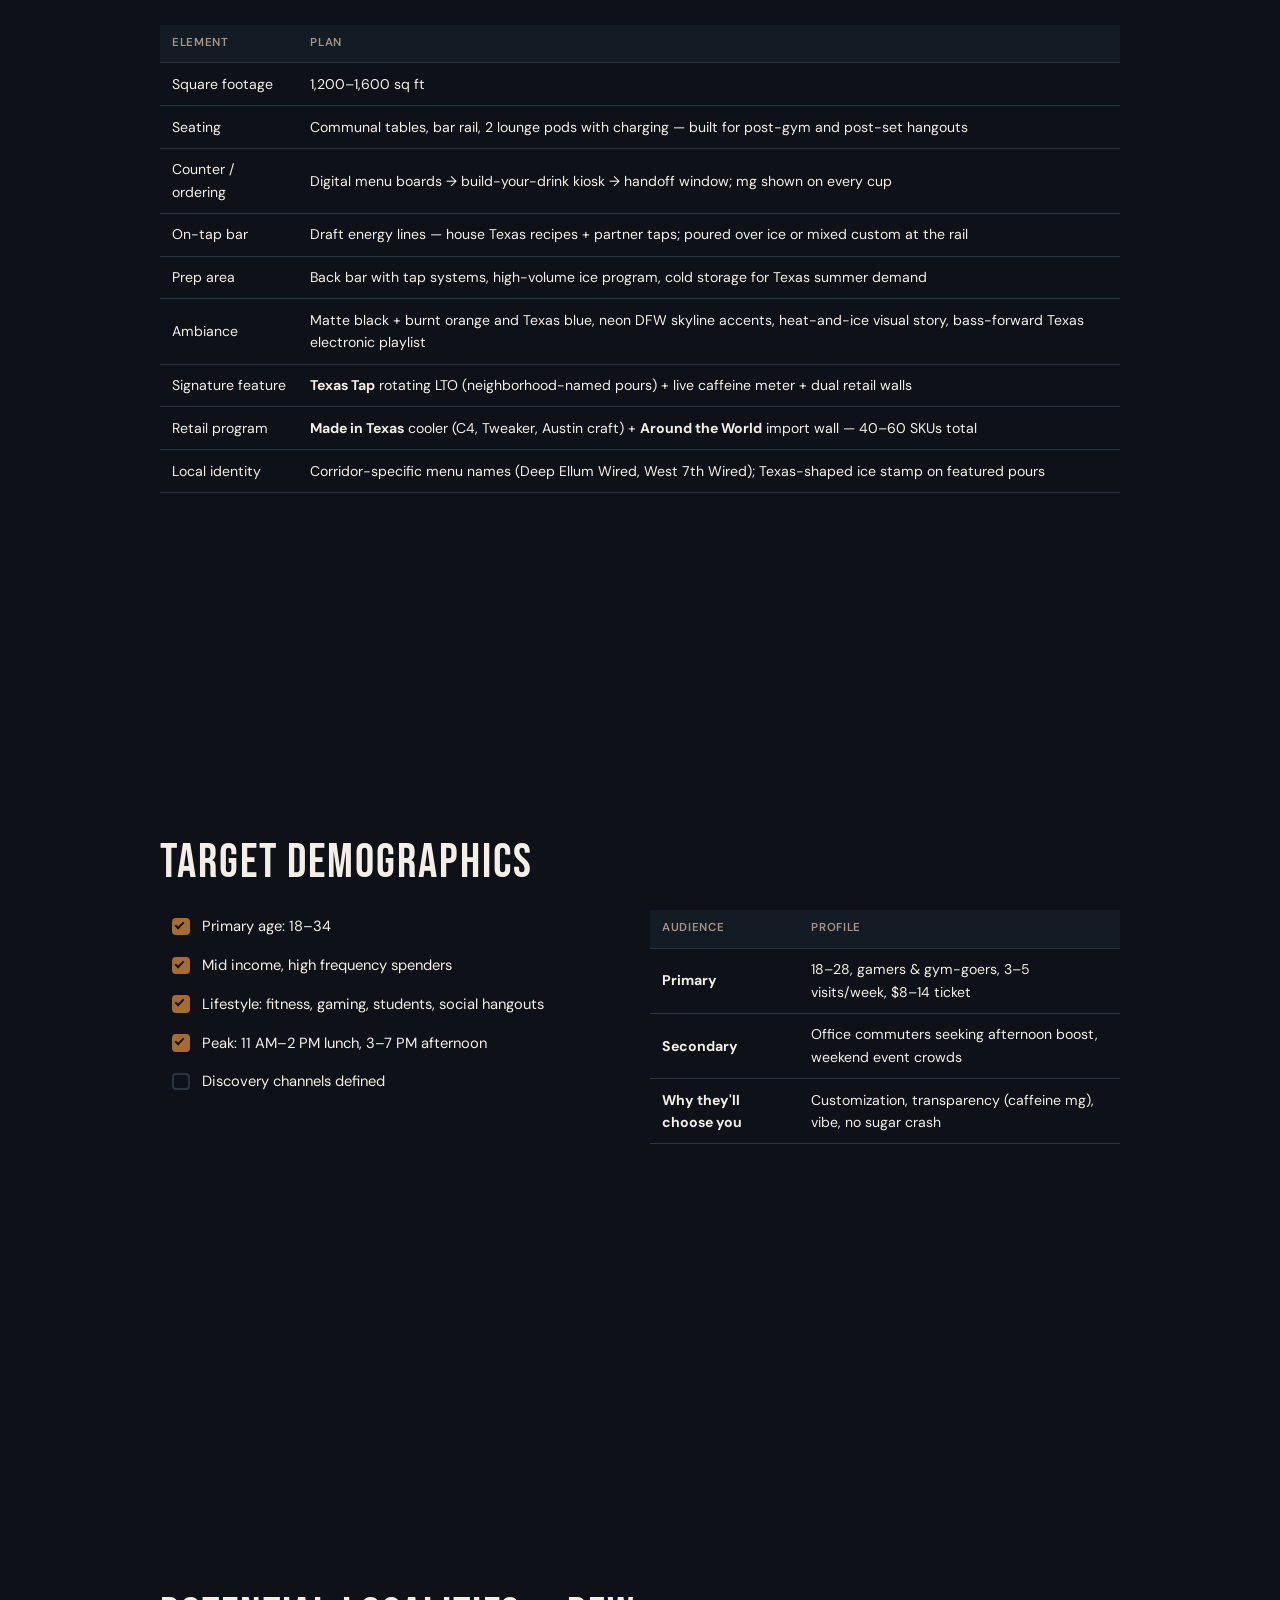
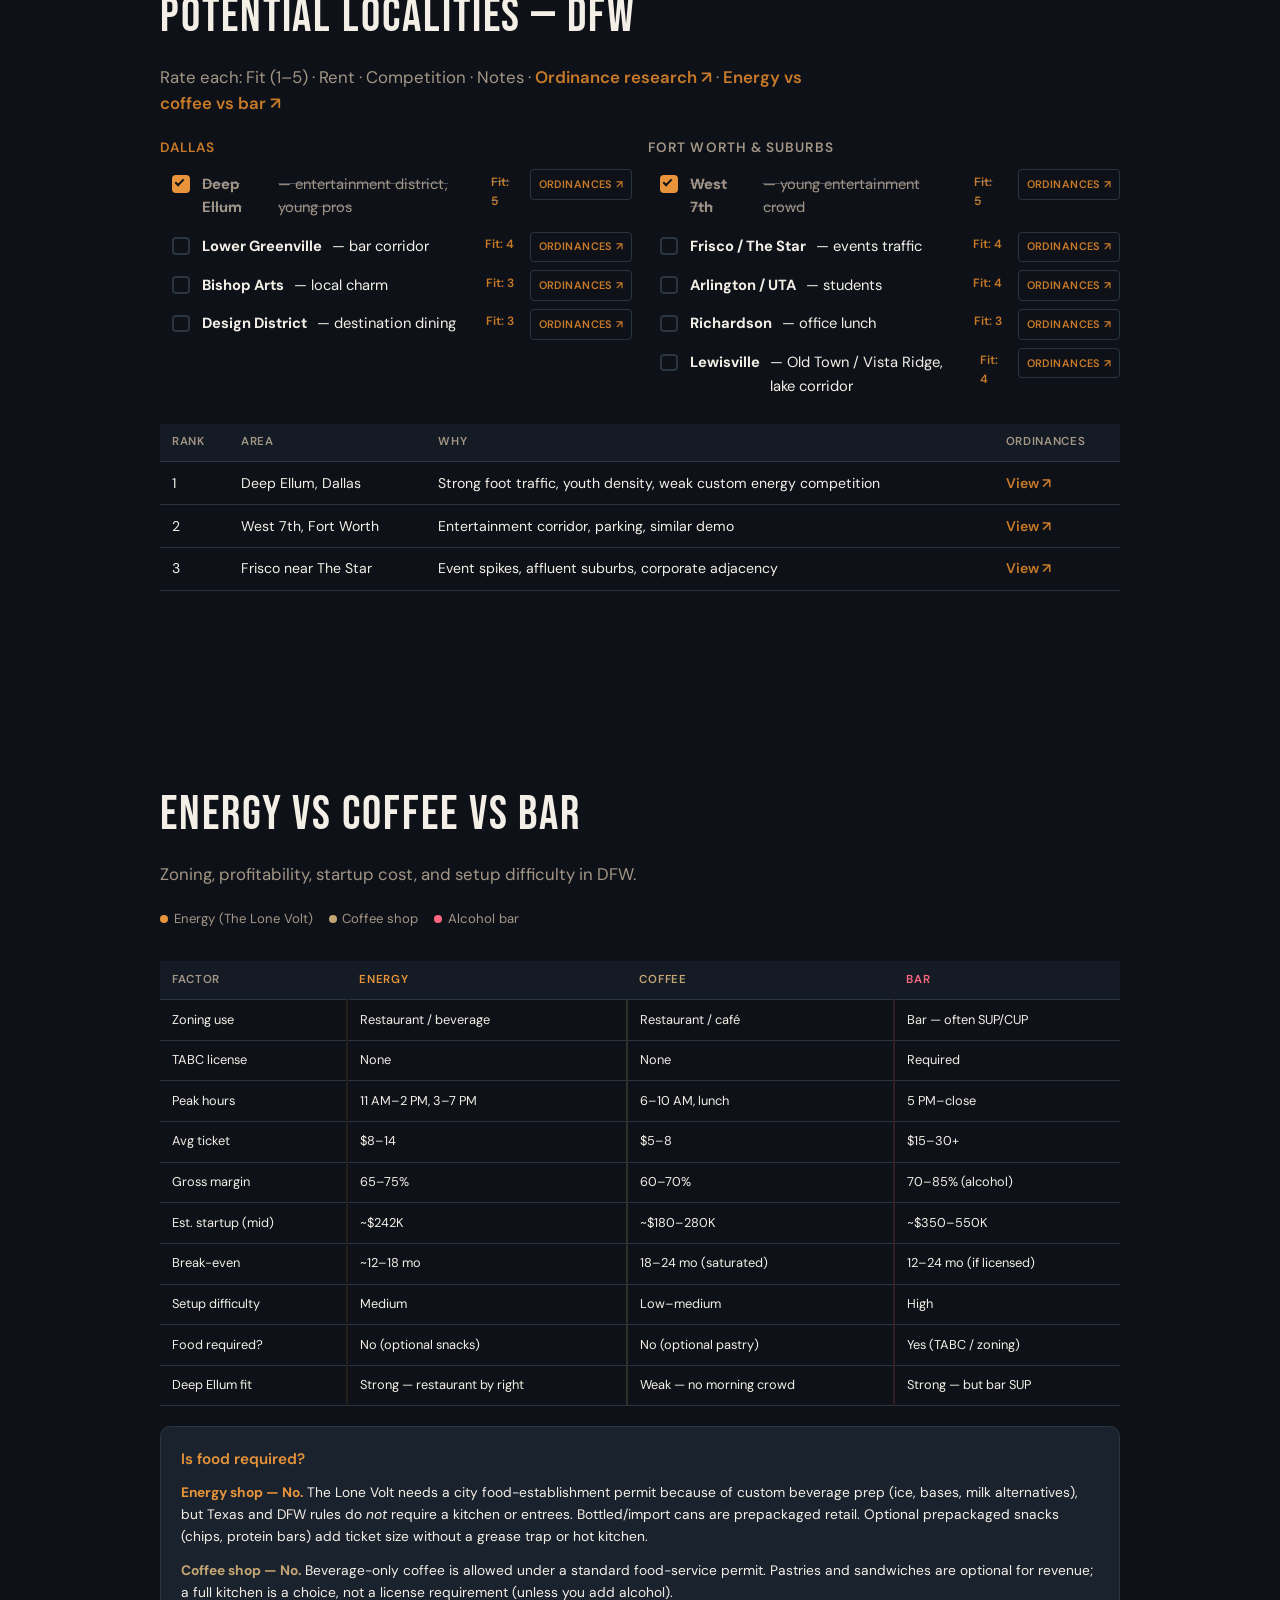
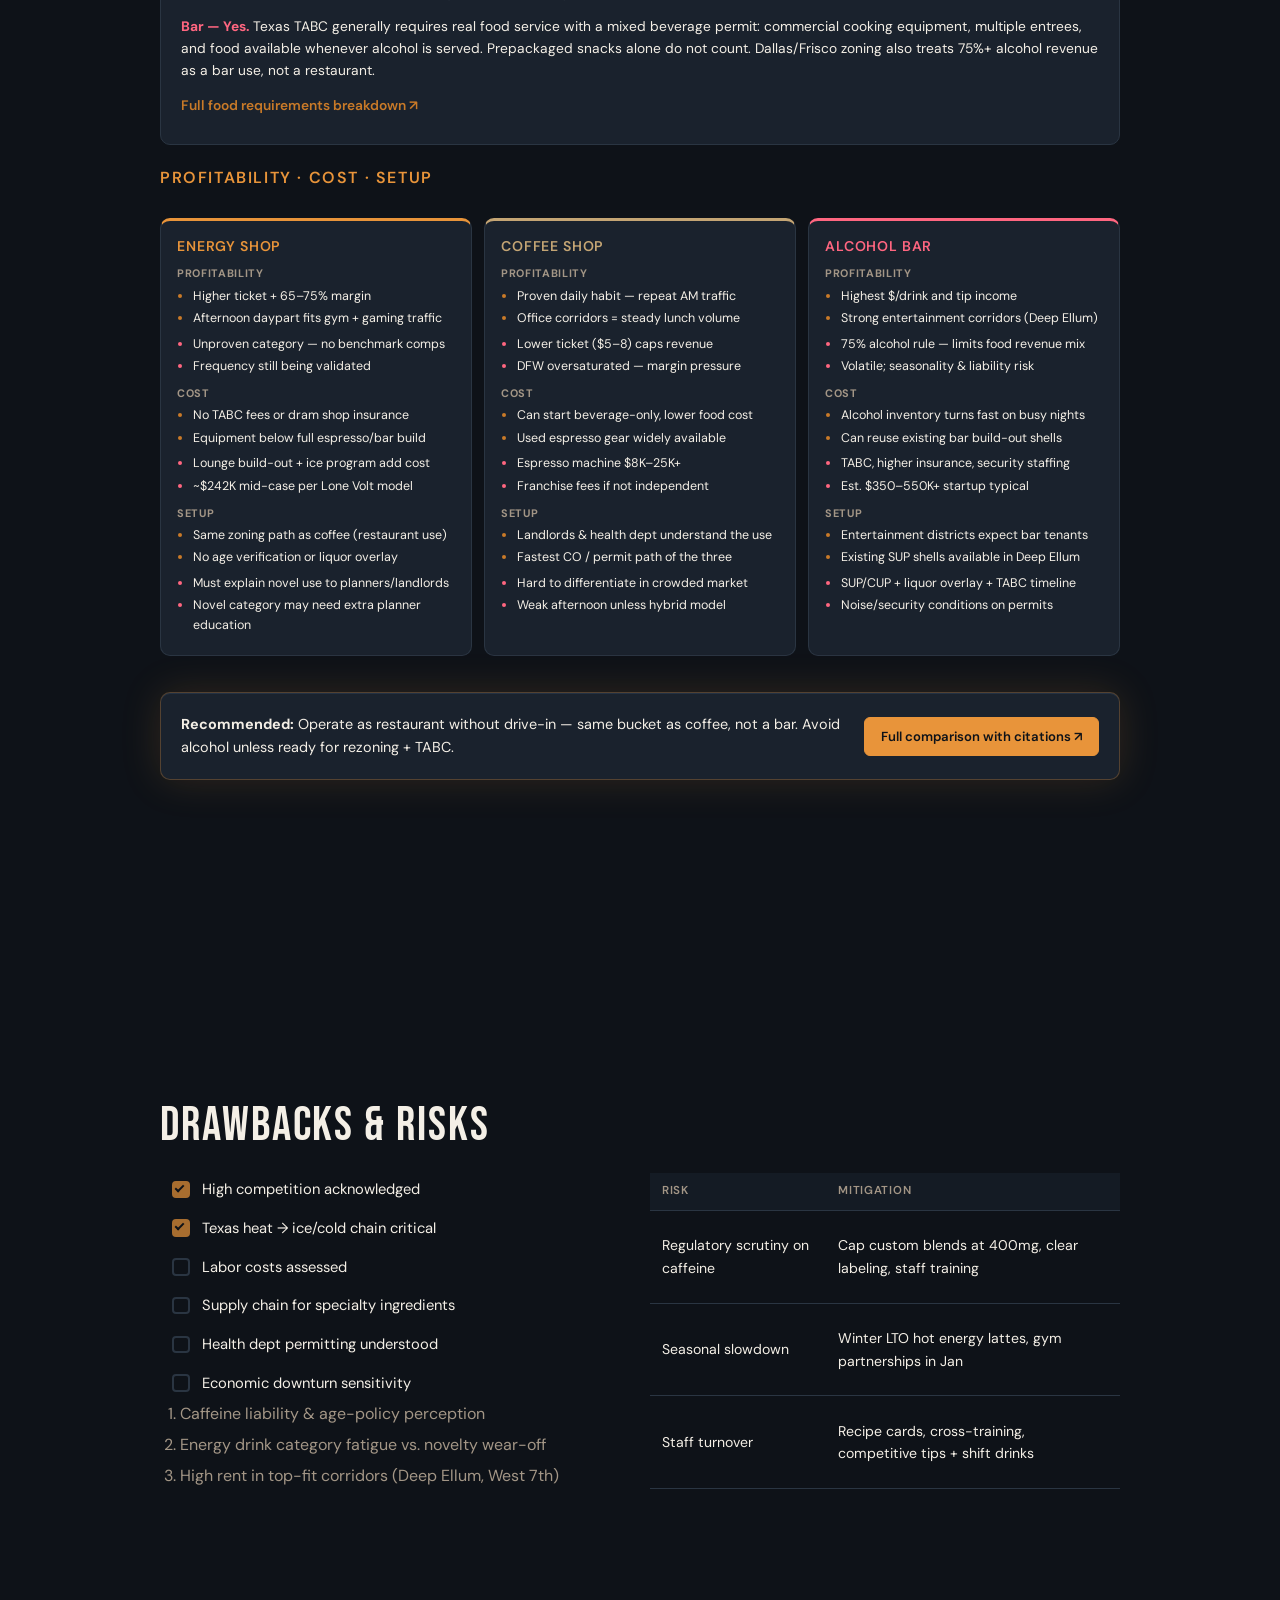
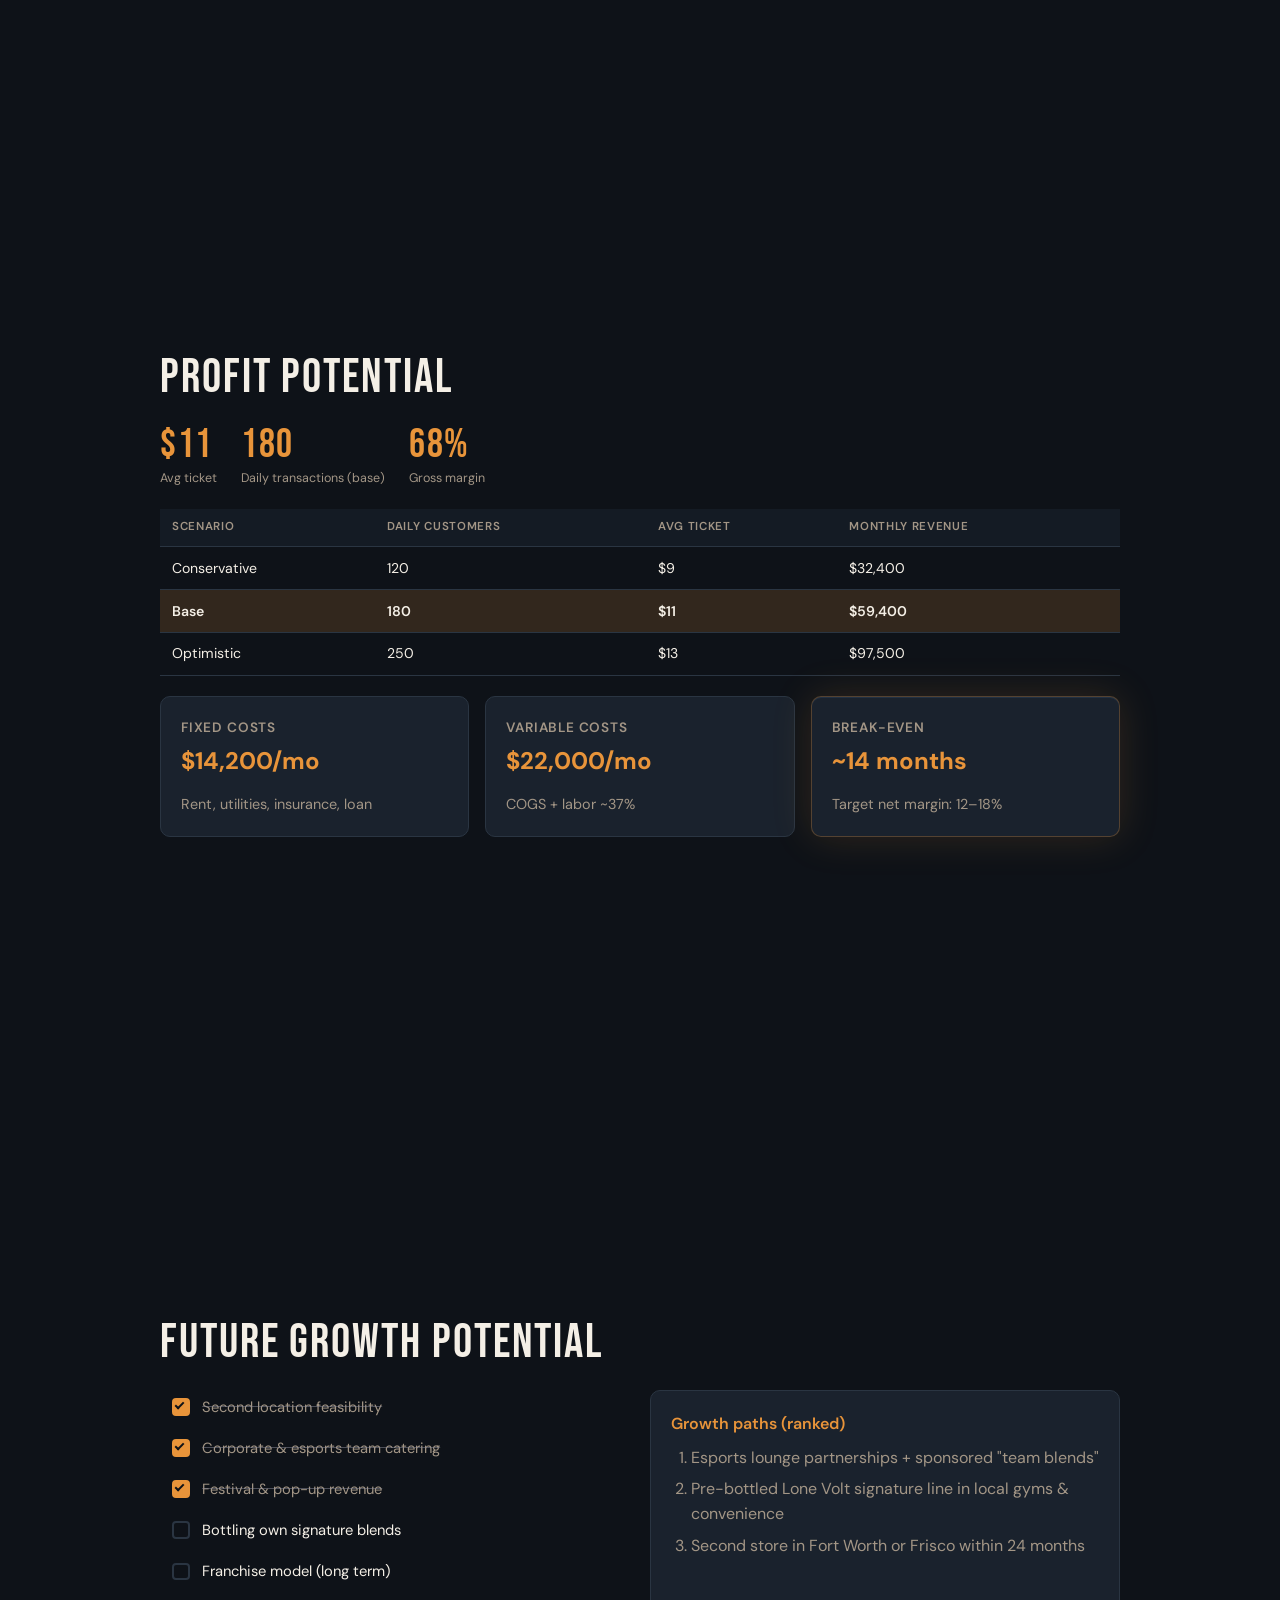
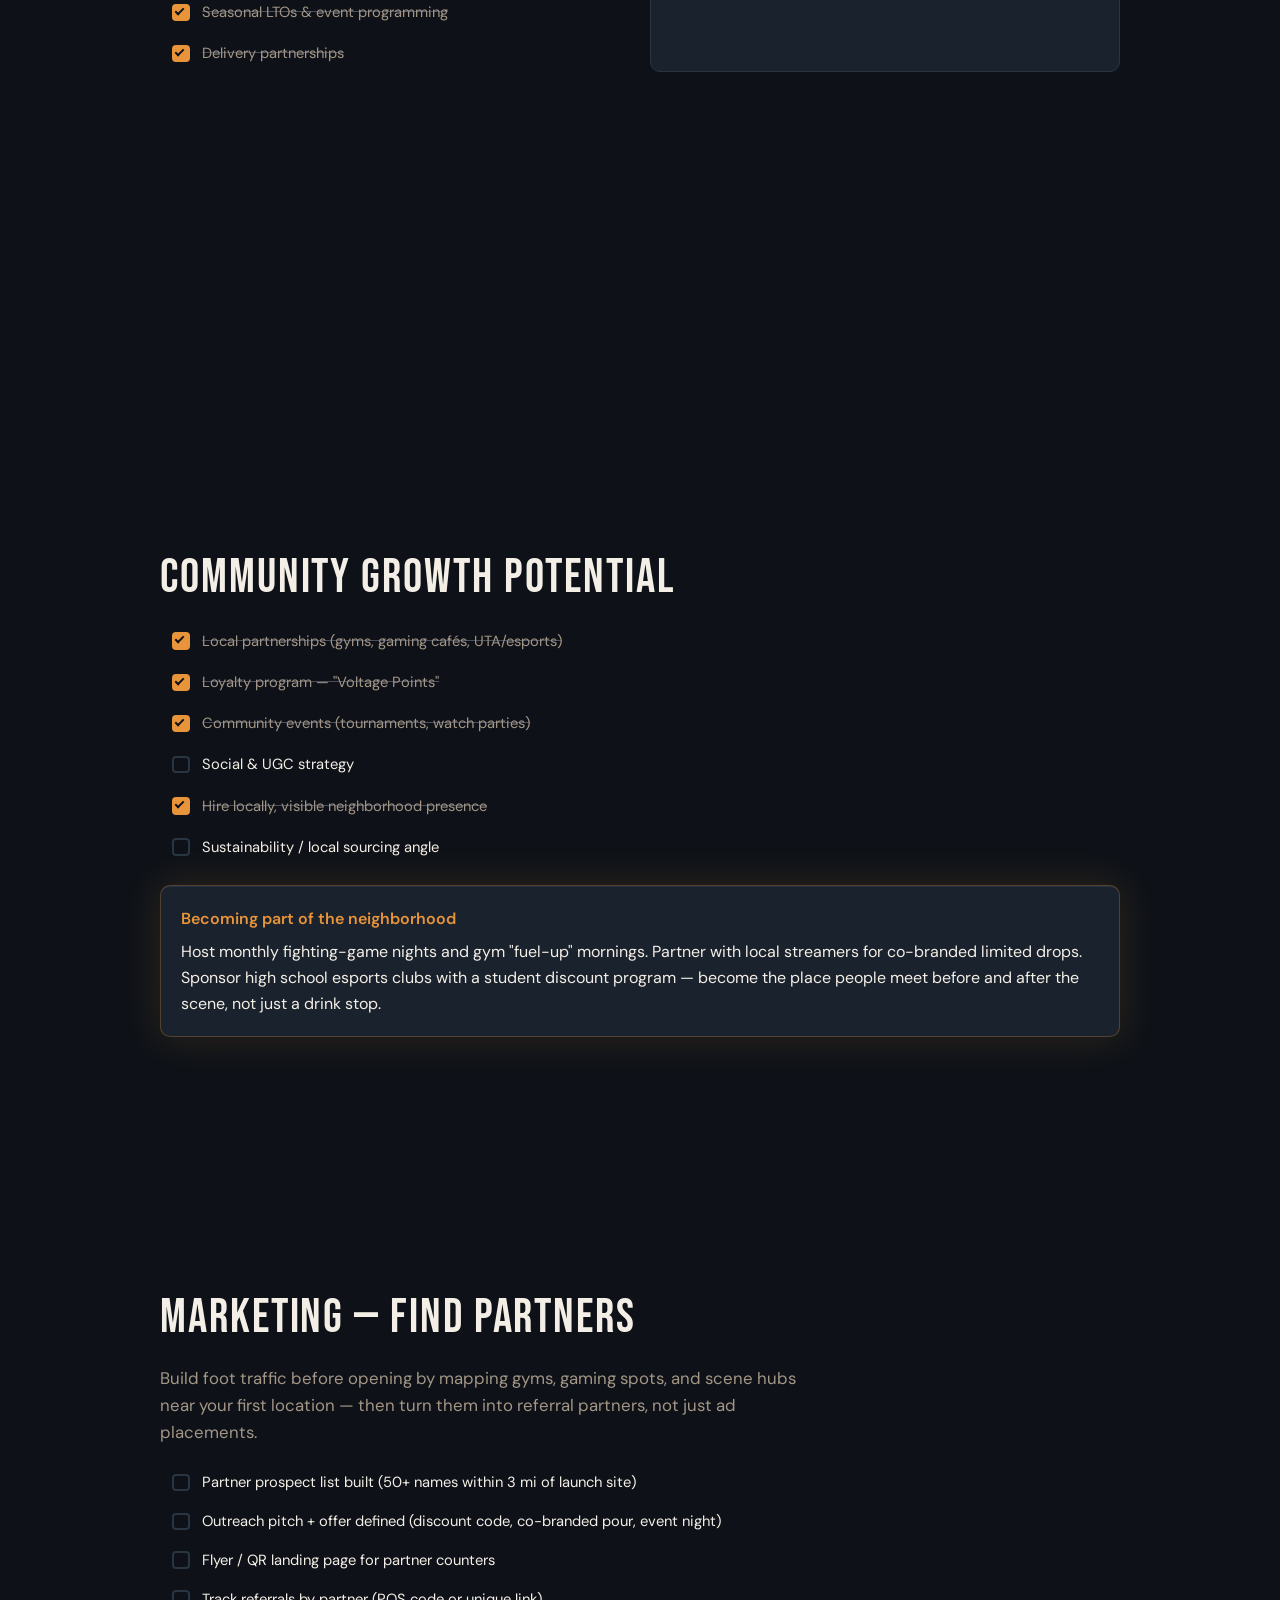
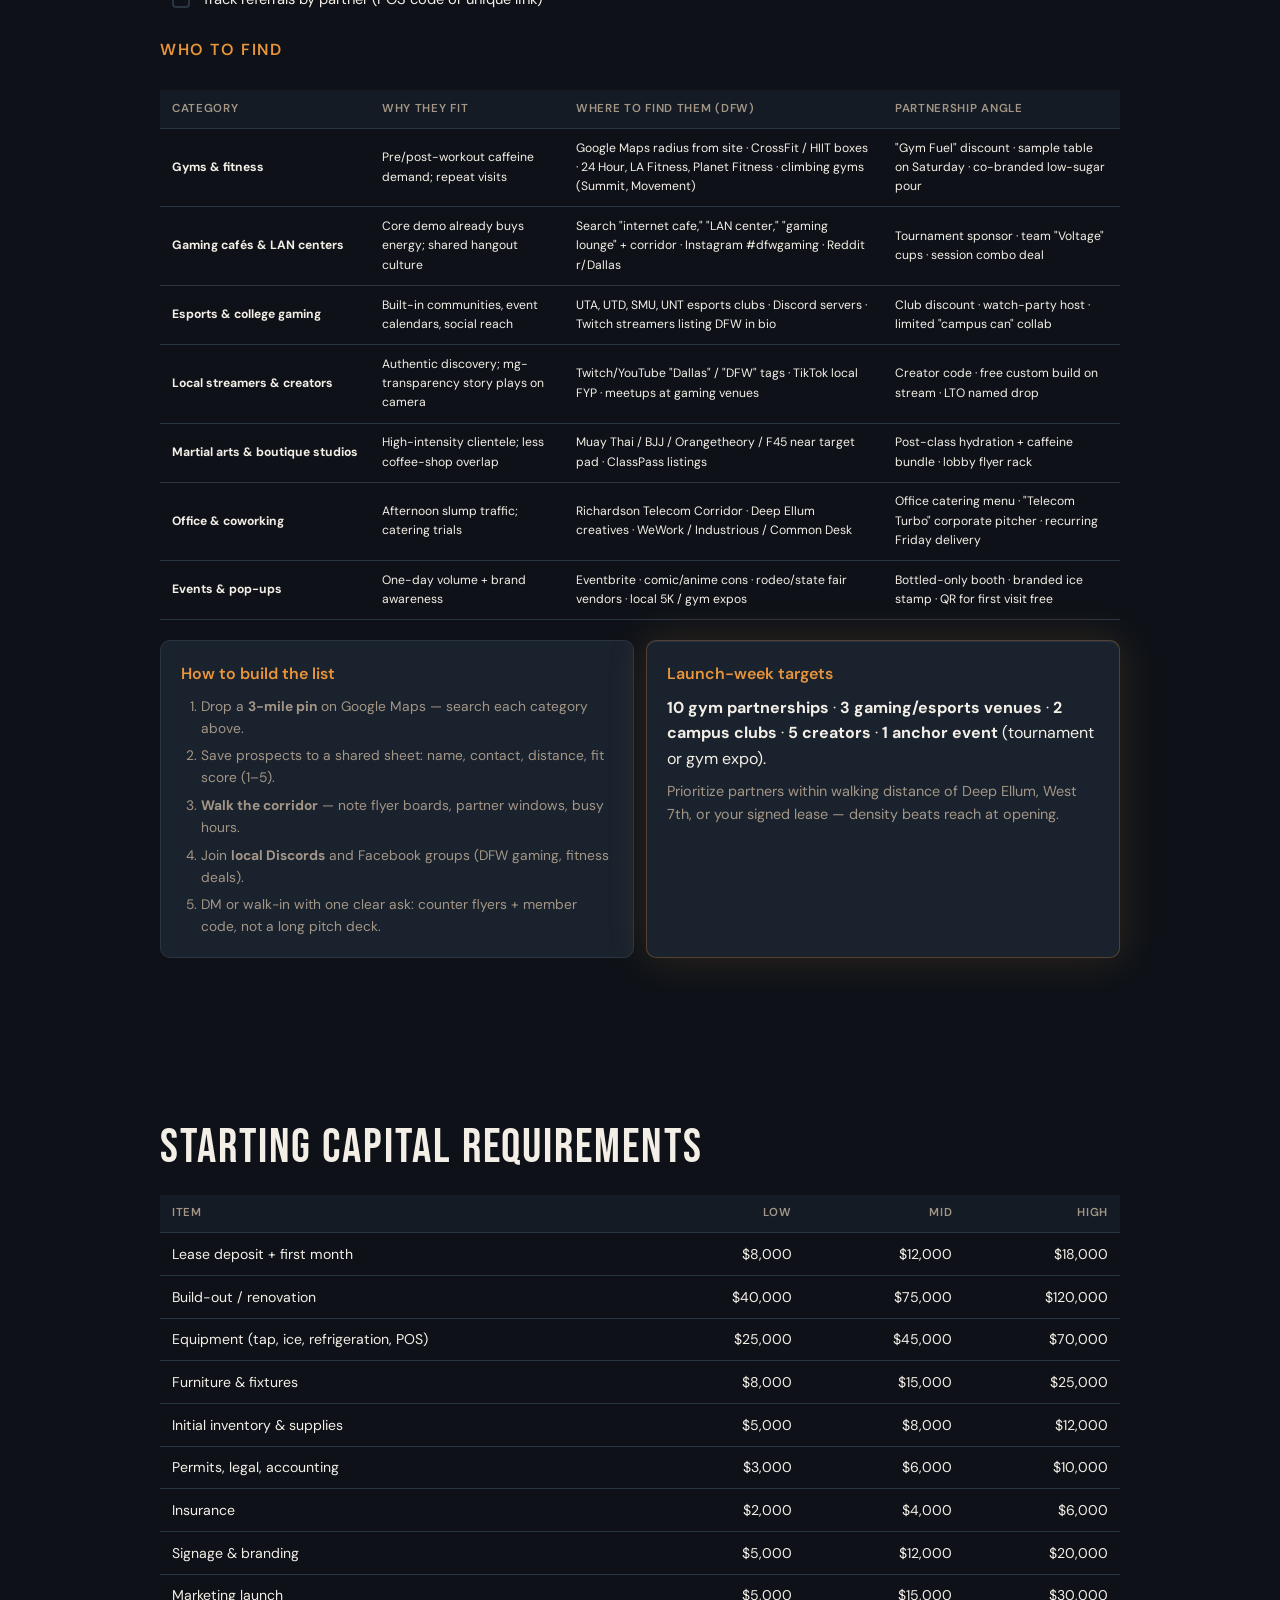
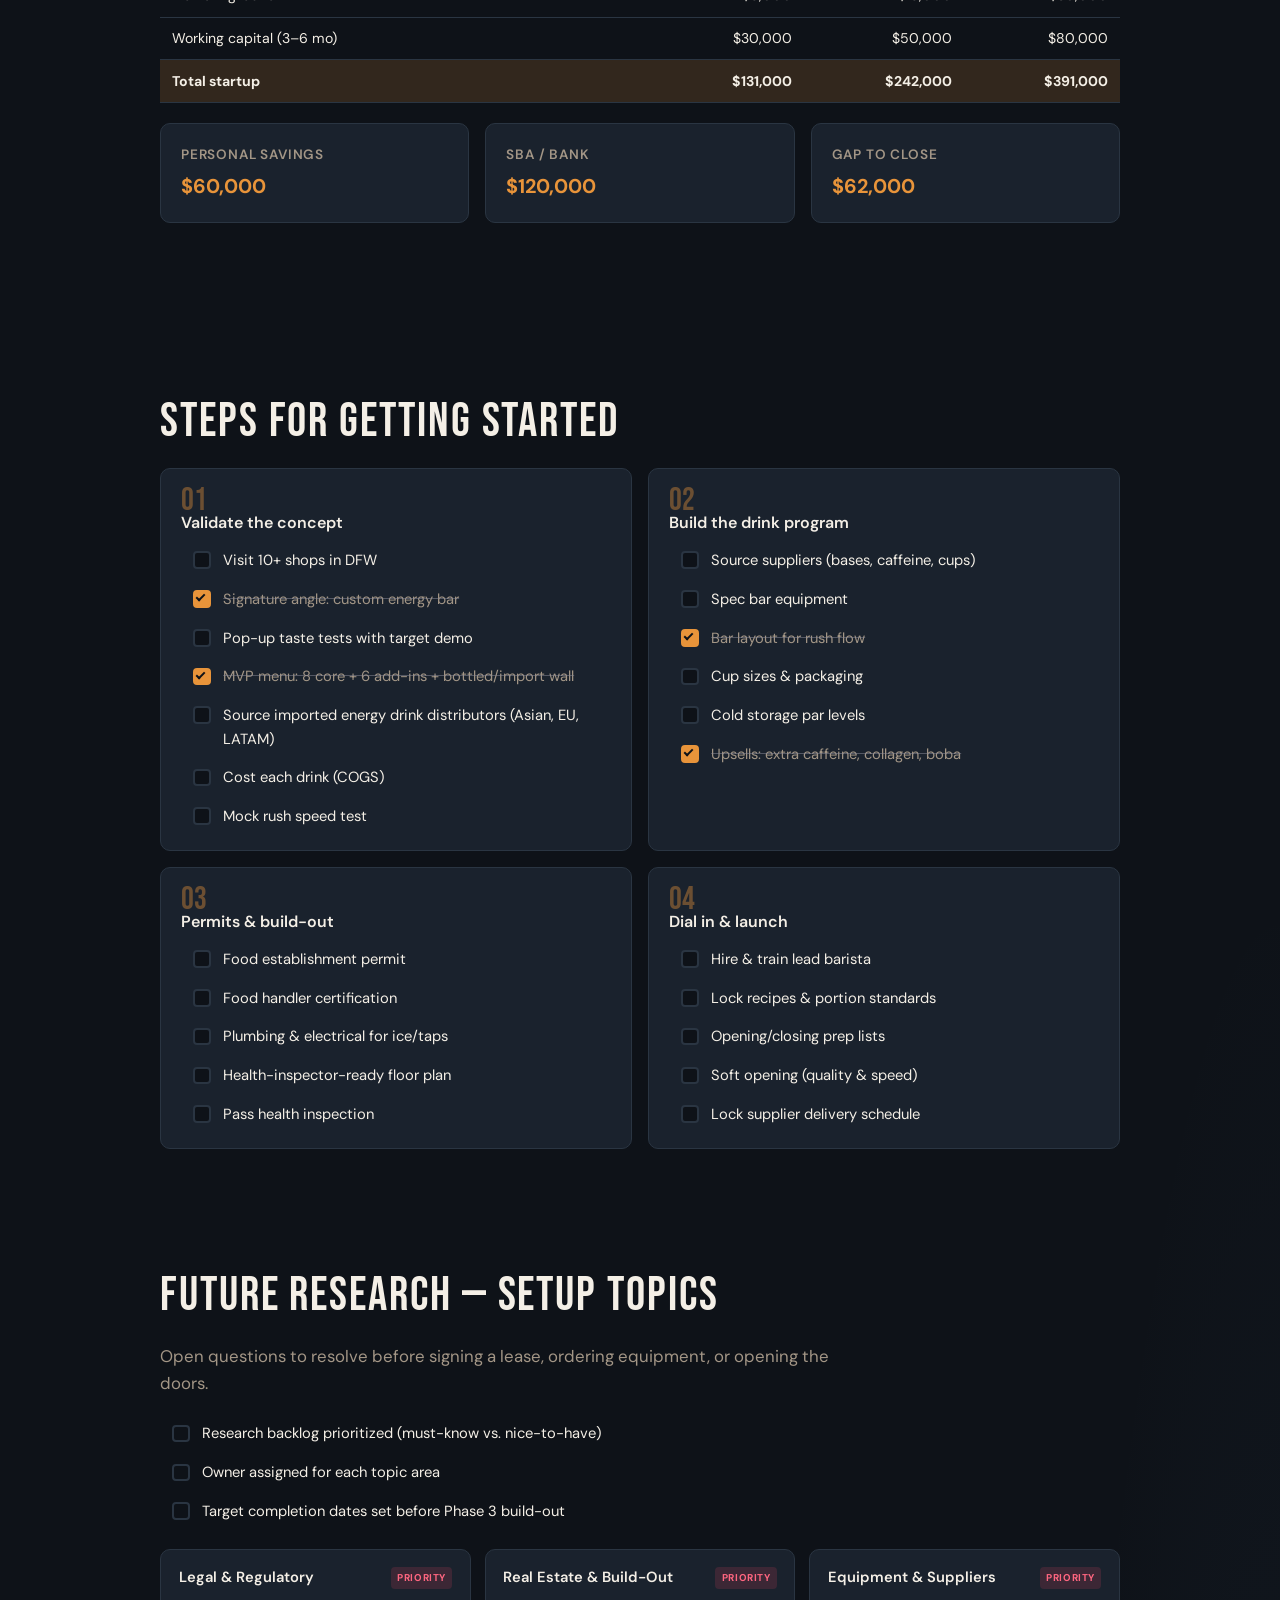
==== commit 9b18bfbc: "update" ====
--- a/site/index.html
+++ b/site/index.html
@@ -7,7 +7,7 @@
   <link rel="preconnect" href="https://fonts.googleapis.com">
   <link rel="preconnect" href="https://fonts.gstatic.com" crossorigin>
   <link href="https://fonts.googleapis.com/css2?family=Bebas+Neue&family=DM+Sans:ital,opsz,wght@0,9..40,400;0,9..40,500;0,9..40,600;0,9..40,700;1,9..40,400&display=swap" rel="stylesheet">
-  <link rel="stylesheet" href="styles.css">
+  <link rel="stylesheet" href="styles.css?v=3">
 </head>
 <body>
   <nav class="nav" aria-label="Presentation sections">
@@ -25,7 +25,7 @@
       <div class="hero-glow"></div>
       <p class="eyebrow">DFW Energy Drink Shop Concept</p>
       <h1>THE LONE VOLT</h1>
-      <p class="hero-tagline">Built in DFW. Fueled for Texas — on-tap energy drinks, custom builds at the bar, and a curated wall of bottled and imported cans for the late-night crowd.</p>
+      <p class="hero-tagline">On-tap energy drinks, custom builds at the bar, and a curated wall of bottled and imported cans for gamers, gym-goers, and the afternoon crowd.</p>
       <div class="hero-meta">
         <span class="badge">Status: Planning</span>
         <span class="badge badge-outline">Evaluated Sep 2026</span>
@@ -45,7 +45,7 @@
       </ul>
       <div class="card card-accent">
         <h3>Selected Name</h3>
-        <p class="display-text">The Lone Volt — <em>"Built in DFW. Fueled for Texas."</em></p>
+        <p class="display-text">The Lone Volt</p>
       </div>
     </section>
 
@@ -62,7 +62,7 @@
         <h3>What is it?</h3>
         <p>The Lone Volt is a walk-up and counter-service energy drink bar built around <strong>on-tap energy drinks</strong> — house-recipe and partner formulas on draft, poured fresh over ice or mixed to order at the bar. Customers build custom blends from sugar-free bases, natural caffeine sources, and functional add-ins, with caffeine content shown in milligrams on every cup.</p>
         <p>We also stock a <strong>diverse bottled energy program</strong>: mainstream favorites, zero-sugar lines, and <strong>imported cans</strong> you won't find at a typical gas station — Japanese, Korean, European, and Latin American brands alongside domestic craft options. Grab one from the cooler on the way out, or stay for a draft pour and a custom build.</p>
-        <p>Unlike generic coffee shops or convenience stores, we own the full energy niche — <strong>on-tap + made-to-order + curated retail</strong> under one roof for gamers, gym-goers, and the late-night crowd.</p>
+        <p>Unlike generic coffee shops or convenience stores, we own the full energy niche — <strong>on-tap + made-to-order + curated retail</strong> under one roof for gamers, gym-goers, and everyday caffeine seekers.</p>
       </div>
       <div class="pill-row">
         <span class="pill">On-tap energy drinks</span>
@@ -71,7 +71,7 @@
         <span class="pill">Imported energy drinks</span>
         <span class="pill">Zero-sugar bases</span>
         <span class="pill">Functional add-ins</span>
-        <span class="pill">Late-night hours</span>
+        <span class="pill">Afternoon &amp; evening hours</span>
       </div>
       <div class="card">
         <h3>Bottled &amp; imported lineup (sample)</h3>
@@ -116,7 +116,7 @@
               <td>Dirty-soda chain</td>
               <td>Reviver energy + dirty sodas; Coppell, Carrollton, McKinney, Hurst, FW, Garland+</td>
               <td><span class="threat threat-high">High</span></td>
-              <td>Soda-first identity; limited late-night / gaming culture</td>
+              <td>Soda-first identity; limited gaming / energy-bar culture</td>
             </tr>
             <tr>
               <td><strong>Dutch Bros</strong></td>
@@ -137,7 +137,7 @@
               <td>Beverage lounge <em>(opening 2026)</em></td>
               <td>Coffee, matcha, refreshers, energy; SMU / Asbury St, vibe lounge + DJs</td>
               <td><span class="threat threat-med">Med</span></td>
-              <td>Coffee-first, broader menu; watch overlap on late-night lounge crowd</td>
+              <td>Coffee-first, broader menu; watch overlap on lounge / study crowd</td>
             </tr>
             <tr>
               <td><strong>Feng Cha</strong></td>
@@ -207,14 +207,14 @@
 
       <div class="card card-accent">
         <h3>Where The Lone Volt wins</h3>
-        <p>No DFW player owns <strong>energy-first + in-store lounge + transparent caffeine (mg) + gaming/fitness culture</strong> in one concept. Drive-thru chains (7 Brew, Dutch Bros, Swig) win on convenience; Leaf Café wins on wellness; boba shops win on tea. The Lone Volt sits in the gap: a dedicated energy bar with late hours, custom builds, and a scene — not a coffee shop with energy on the side.</p>
+        <p>No DFW player owns <strong>energy-first + in-store lounge + transparent caffeine (mg) + gaming/fitness culture</strong> in one concept. Drive-thru chains (7 Brew, Dutch Bros, Swig) win on convenience; Leaf Café wins on wellness; boba shops win on tea. The Lone Volt sits in the gap: a dedicated energy bar with custom builds, on-tap pours, and a scene — not a coffee shop with energy on the side.</p>
       </div>
     </section>
 
     <!-- Slide 5: Vision -->
     <section class="slide" data-title="Vision">
       <h2>Vision — What Would It Look Like?</h2>
-      <p class="lead">A Texas-rooted energy bar — built for DFW heat, late highways, and a crowd that wants cold pours with real caffeine numbers.</p>
+      <p class="lead">A Texas-rooted energy bar — built for DFW heat, long commutes, and a crowd that wants cold pours with real caffeine numbers.</p>
       <ul class="checklist compact">
         <li><label><input type="checkbox" checked disabled> Interior aesthetic defined — Lone Star minimal: black, electric accent, subtle star motif</label></li>
         <li><label><input type="checkbox" checked disabled> Seating capacity estimated — 24 seats + 8 bar stools</label></li>
@@ -233,7 +233,7 @@
           <tr><td>Ambiance</td><td>Matte black + burnt orange and Texas blue, neon DFW skyline accents, heat-and-ice visual story, bass-forward Texas electronic playlist</td></tr>
           <tr><td>Signature feature</td><td><strong>Texas Tap</strong> rotating LTO (neighborhood-named pours) + live caffeine meter + dual retail walls</td></tr>
           <tr><td>Retail program</td><td><strong>Made in Texas</strong> cooler (C4, Tweaker, Austin craft) + <strong>Around the World</strong> import wall — 40–60 SKUs total</td></tr>
-          <tr><td>Local identity</td><td>Corridor-specific menu names (Deep Ellum After Dark, West 7th Wired); Texas-shaped ice stamp on featured pours</td></tr>
+          <tr><td>Local identity</td><td>Corridor-specific menu names (Deep Ellum Wired, West 7th Wired); Texas-shaped ice stamp on featured pours</td></tr>
         </tbody>
       </table>
     </section>
@@ -246,8 +246,8 @@
           <ul class="checklist compact">
             <li><label><input type="checkbox" checked disabled> Primary age: 18–34</label></li>
             <li><label><input type="checkbox" checked disabled> Mid income, high frequency spenders</label></li>
-            <li><label><input type="checkbox" checked disabled> Lifestyle: fitness, gaming, students, nightlife</label></li>
-            <li><label><input type="checkbox" checked disabled> Peak: 3–7 PM, 9 PM–1 AM weekends</label></li>
+            <li><label><input type="checkbox" checked disabled> Lifestyle: fitness, gaming, students, social hangouts</label></li>
+            <li><label><input type="checkbox" checked disabled> Peak: 11 AM–2 PM lunch, 3–7 PM afternoon</label></li>
             <li><label><input type="checkbox"> Discovery channels defined</label></li>
           </ul>
         </div>
@@ -271,7 +271,7 @@
           <h3><a href="ordinances/dallas.html" class="city-link">Dallas</a></h3>
           <ul class="checklist compact loc-list">
             <li class="loc-item">
-              <label><input type="checkbox" checked> <strong>Deep Ellum</strong> — nightlife, young pros <span class="fit">Fit: 5</span></label>
+              <label><input type="checkbox" checked> <strong>Deep Ellum</strong> — entertainment district, young pros <span class="fit">Fit: 5</span></label>
               <a href="ordinances/dallas.html#deep-ellum" class="loc-ord-link">Ordinances ↗</a>
             </li>
             <li class="loc-item">
@@ -317,7 +317,7 @@
       <table class="data-table">
         <thead><tr><th>Rank</th><th>Area</th><th>Why</th><th>Ordinances</th></tr></thead>
         <tbody>
-          <tr><td>1</td><td>Deep Ellum, Dallas</td><td>Late-night foot traffic, youth density, weak custom energy competition</td><td><a href="ordinances/dallas.html#deep-ellum" class="inline-link">View ↗</a></td></tr>
+          <tr><td>1</td><td>Deep Ellum, Dallas</td><td>Strong foot traffic, youth density, weak custom energy competition</td><td><a href="ordinances/dallas.html#deep-ellum" class="inline-link">View ↗</a></td></tr>
           <tr><td>2</td><td>West 7th, Fort Worth</td><td>Entertainment corridor, parking, similar demo</td><td><a href="ordinances/fort-worth.html#west-7th" class="inline-link">View ↗</a></td></tr>
           <tr><td>3</td><td>Frisco near The Star</td><td>Event spikes, affluent suburbs, corporate adjacency</td><td><a href="ordinances/frisco.html#frisco-star" class="inline-link">View ↗</a></td></tr>
         </tbody>
@@ -348,8 +348,7 @@
           <tbody>
             <tr><td>Zoning use</td><td>Restaurant / beverage</td><td>Restaurant / café</td><td>Bar — often SUP/CUP</td></tr>
             <tr><td>TABC license</td><td>None</td><td>None</td><td>Required</td></tr>
-            <tr><td>Late night (12a–6a)</td><td>SUP in some PDs</td><td>Usually closes early</td><td>Often permitted / SUP</td></tr>
-            <tr><td>Peak hours</td><td>3–7 PM, 9 PM–1 AM</td><td>6–10 AM, lunch</td><td>5 PM–2 AM</td></tr>
+            <tr><td>Peak hours</td><td>11 AM–2 PM, 3–7 PM</td><td>6–10 AM, lunch</td><td>5 PM–close</td></tr>
             <tr><td>Avg ticket</td><td>$8–14</td><td>$5–8</td><td>$15–30+</td></tr>
             <tr><td>Gross margin</td><td>65–75%</td><td>60–70%</td><td>70–85% (alcohol)</td></tr>
             <tr><td>Est. startup (mid)</td><td>~$242K</td><td>~$180–280K</td><td>~$350–550K</td></tr>
@@ -374,14 +373,14 @@
         <article class="pc-card pc-energy">
           <h4>Energy shop</h4>
           <p class="pc-topic">Profitability</p>
-          <ul class="pros"><li>Higher ticket + 65–75% margin</li><li>Late-night daypart adds revenue hours</li></ul>
+          <ul class="pros"><li>Higher ticket + 65–75% margin</li><li>Afternoon daypart fits gym + gaming traffic</li></ul>
           <ul class="cons"><li>Unproven category — no benchmark comps</li><li>Frequency still being validated</li></ul>
           <p class="pc-topic">Cost</p>
           <ul class="pros"><li>No TABC fees or dram shop insurance</li><li>Equipment below full espresso/bar build</li></ul>
           <ul class="cons"><li>Lounge build-out + ice program add cost</li><li>~$242K mid-case per Lone Volt model</li></ul>
           <p class="pc-topic">Setup</p>
           <ul class="pros"><li>Same zoning path as coffee (restaurant use)</li><li>No age verification or liquor overlay</li></ul>
-          <ul class="cons"><li>Must explain novel use to planners/landlords</li><li>Late-night may need SUP in some PDs</li></ul>
+          <ul class="cons"><li>Must explain novel use to planners/landlords</li><li>Novel category may need extra planner education</li></ul>
         </article>
         <article class="pc-card pc-coffee">
           <h4>Coffee shop</h4>
@@ -393,18 +392,18 @@
           <ul class="cons"><li>Espresso machine $8K–25K+</li><li>Franchise fees if not independent</li></ul>
           <p class="pc-topic">Setup</p>
           <ul class="pros"><li>Landlords &amp; health dept understand the use</li><li>Fastest CO / permit path of the three</li></ul>
-          <ul class="cons"><li>Hard to differentiate in crowded market</li><li>Weak late-night unless hybrid model</li></ul>
+          <ul class="cons"><li>Hard to differentiate in crowded market</li><li>Weak afternoon unless hybrid model</li></ul>
         </article>
         <article class="pc-card pc-bar">
           <h4>Alcohol bar</h4>
           <p class="pc-topic">Profitability</p>
-          <ul class="pros"><li>Highest $/drink and tip income</li><li>Strong nightlife corridors (Deep Ellum)</li></ul>
+          <ul class="pros"><li>Highest $/drink and tip income</li><li>Strong entertainment corridors (Deep Ellum)</li></ul>
           <ul class="cons"><li>75% alcohol rule — limits food revenue mix</li><li>Volatile; seasonality &amp; liability risk</li></ul>
           <p class="pc-topic">Cost</p>
           <ul class="pros"><li>Alcohol inventory turns fast on busy nights</li><li>Can reuse existing bar build-out shells</li></ul>
           <ul class="cons"><li>TABC, higher insurance, security staffing</li><li>Est. $350–550K+ startup typical</li></ul>
           <p class="pc-topic">Setup</p>
-          <ul class="pros"><li>Nightlife districts expect bar tenants</li><li>Existing SUP shells available in Deep Ellum</li></ul>
+          <ul class="pros"><li>Entertainment districts expect bar tenants</li><li>Existing SUP shells available in Deep Ellum</li></ul>
           <ul class="cons"><li>SUP/CUP + liquor overlay + TABC timeline</li><li>Noise/security conditions on permits</li></ul>
         </article>
       </div>
@@ -480,7 +479,7 @@
           <li><label><input type="checkbox" checked> Festival & pop-up revenue</label></li>
           <li><label><input type="checkbox"> Bottling own signature blends</label></li>
           <li><label><input type="checkbox"> Franchise model (long term)</label></li>
-          <li><label><input type="checkbox" checked> Extended hours & seasonal LTOs</label></li>
+          <li><label><input type="checkbox" checked> Seasonal LTOs &amp; event programming</label></li>
           <li><label><input type="checkbox" checked> Delivery partnerships</label></li>
         </ul>
         <div class="card">
@@ -511,7 +510,90 @@
       </div>
     </section>
 
-    <!-- Slide 11: Capital -->
+    <!-- Slide 11: Marketing -->
+    <section class="slide slide-marketing" data-title="Marketing">
+      <h2>Marketing — Find Partners</h2>
+      <p class="lead">Build foot traffic before opening by mapping gyms, gaming spots, and scene hubs near your first location — then turn them into referral partners, not just ad placements.</p>
+      <ul class="checklist compact">
+        <li><label><input type="checkbox"> Partner prospect list built (50+ names within 3 mi of launch site)</label></li>
+        <li><label><input type="checkbox"> Outreach pitch + offer defined (discount code, co-branded pour, event night)</label></li>
+        <li><label><input type="checkbox"> Flyer / QR landing page for partner counters</label></li>
+        <li><label><input type="checkbox"> Track referrals by partner (POS code or unique link)</label></li>
+      </ul>
+
+      <h3 class="section-label">Who to find</h3>
+      <div class="table-scroll">
+        <table class="data-table marketing-table">
+          <thead>
+            <tr><th>Category</th><th>Why they fit</th><th>Where to find them (DFW)</th><th>Partnership angle</th></tr>
+          </thead>
+          <tbody>
+            <tr>
+              <td><strong>Gyms &amp; fitness</strong></td>
+              <td>Pre/post-workout caffeine demand; repeat visits</td>
+              <td>Google Maps radius from site · CrossFit / HIIT boxes · 24 Hour, LA Fitness, Planet Fitness · climbing gyms (Summit, Movement)</td>
+              <td>"Gym Fuel" discount · sample table on Saturday · co-branded low-sugar pour</td>
+            </tr>
+            <tr>
+              <td><strong>Gaming cafés &amp; LAN centers</strong></td>
+              <td>Core demo already buys energy; shared hangout culture</td>
+              <td>Search "internet cafe," "LAN center," "gaming lounge" + corridor · Instagram #dfwgaming · Reddit r/Dallas</td>
+              <td>Tournament sponsor · team "Voltage" cups · session combo deal</td>
+            </tr>
+            <tr>
+              <td><strong>Esports &amp; college gaming</strong></td>
+              <td>Built-in communities, event calendars, social reach</td>
+              <td>UTA, UTD, SMU, UNT esports clubs · Discord servers · Twitch streamers listing DFW in bio</td>
+              <td>Club discount · watch-party host · limited "campus can" collab</td>
+            </tr>
+            <tr>
+              <td><strong>Local streamers &amp; creators</strong></td>
+              <td>Authentic discovery; mg-transparency story plays on camera</td>
+              <td>Twitch/YouTube "Dallas" / "DFW" tags · TikTok local FYP · meetups at gaming venues</td>
+              <td>Creator code · free custom build on stream · LTO named drop</td>
+            </tr>
+            <tr>
+              <td><strong>Martial arts &amp; boutique studios</strong></td>
+              <td>High-intensity clientele; less coffee-shop overlap</td>
+              <td>Muay Thai / BJJ / Orangetheory / F45 near target pad · ClassPass listings</td>
+              <td>Post-class hydration + caffeine bundle · lobby flyer rack</td>
+            </tr>
+            <tr>
+              <td><strong>Office &amp; coworking</strong></td>
+              <td>Afternoon slump traffic; catering trials</td>
+              <td>Richardson Telecom Corridor · Deep Ellum creatives · WeWork / Industrious / Common Desk</td>
+              <td>Office catering menu · "Telecom Turbo" corporate pitcher · recurring Friday delivery</td>
+            </tr>
+            <tr>
+              <td><strong>Events &amp; pop-ups</strong></td>
+              <td>One-day volume + brand awareness</td>
+              <td>Eventbrite · comic/anime cons · rodeo/state fair vendors · local 5K / gym expos</td>
+              <td>Bottled-only booth · branded ice stamp · QR for first visit free</td>
+            </tr>
+          </tbody>
+        </table>
+      </div>
+
+      <div class="marketing-find-grid">
+        <article class="card">
+          <h3>How to build the list</h3>
+          <ol class="numbered-list compact-list">
+            <li>Drop a <strong>3-mile pin</strong> on Google Maps — search each category above.</li>
+            <li>Save prospects to a shared sheet: name, contact, distance, fit score (1–5).</li>
+            <li><strong>Walk the corridor</strong> — note flyer boards, partner windows, busy hours.</li>
+            <li>Join <strong>local Discords</strong> and Facebook groups (DFW gaming, fitness deals).</li>
+            <li>DM or walk-in with one clear ask: counter flyers + member code, not a long pitch deck.</li>
+          </ol>
+        </article>
+        <article class="card card-accent">
+          <h3>Launch-week targets</h3>
+          <p><strong>10 gym partnerships</strong> · <strong>3 gaming/esports venues</strong> · <strong>2 campus clubs</strong> · <strong>5 creators</strong> · <strong>1 anchor event</strong> (tournament or gym expo).</p>
+          <p class="muted" style="margin:0.5rem 0 0">Prioritize partners within walking distance of Deep Ellum, West 7th, or your signed lease — density beats reach at opening.</p>
+        </article>
+      </div>
+    </section>
+
+    <!-- Slide 12: Capital -->
     <section class="slide" data-title="Capital">
       <h2>Starting Capital Requirements</h2>
       <table class="data-table capital-table">
@@ -630,7 +712,7 @@
             <li><label><input type="checkbox"> Grease trap / floor drain requirements (even for beverage-only in some cities)</label></li>
             <li><label><input type="checkbox"> Electrical load for ice machine, walk-in, tap system, HVAC</label></li>
             <li><label><input type="checkbox"> Health-dept floor plan — handwash sink placement, 3-compartment, sanitizer station</label></li>
-            <li><label><input type="checkbox"> Late-night hours — noise ordinances, parking, security for lounge model</label></li>
+            <li><label><input type="checkbox"> Operating hours — lease restrictions, parking, noise for lounge model</label></li>
           </ul>
         </article>
 
@@ -672,7 +754,7 @@
           </div>
           <ul class="checklist compact">
             <li><label><input type="checkbox"> Wage benchmarks for baristas in DFW — base pay, tips, shift-drink policy</label></li>
-            <li><label><input type="checkbox"> Headcount model — opens, peak (3–7 PM), late night (9 PM–1 AM), weekends</label></li>
+            <li><label><input type="checkbox"> Headcount model — opens, lunch rush, peak (3–7 PM), weekends</label></li>
             <li><label><input type="checkbox"> Hiring pipeline — where to recruit (gyms, esports venues, culinary schools)</label></li>
             <li><label><input type="checkbox"> Food handler cert process & timeline for each hire (Texas)</label></li>
             <li><label><input type="checkbox"> Training program length — recipe mastery, speed, caffeine-policy compliance</label></li>
@@ -809,6 +891,6 @@
 
   <div class="progress-bar" id="progressBar" role="progressbar" aria-valuemin="0" aria-valuemax="100"></div>
 
-  <script src="app.js"></script>
+  <script src="app.js?v=3"></script>
 </body>
 </html>
--- a/site/styles.css
+++ b/site/styles.css
@@ -631,6 +631,38 @@
   border-color: var(--accent-dim);
 }
 
+.slide-marketing {
+  justify-content: flex-start;
+  padding-bottom: 4rem;
+}
+
+body.present-mode .slide-marketing {
+  overflow-y: auto;
+  justify-content: flex-start;
+}
+
+.marketing-table {
+  font-size: 0.76rem;
+}
+
+.marketing-table td:first-child {
+  white-space: nowrap;
+}
+
+.marketing-find-grid {
+  display: grid;
+  gap: 0.75rem;
+}
+
+@media (min-width: 720px) {
+  .marketing-find-grid { grid-template-columns: 1fr 1fr; }
+}
+
+.compact-list {
+  font-size: 0.86rem;
+  margin: 0;
+}
+
 .slide-compare {
   padding-bottom: 4rem;
 }
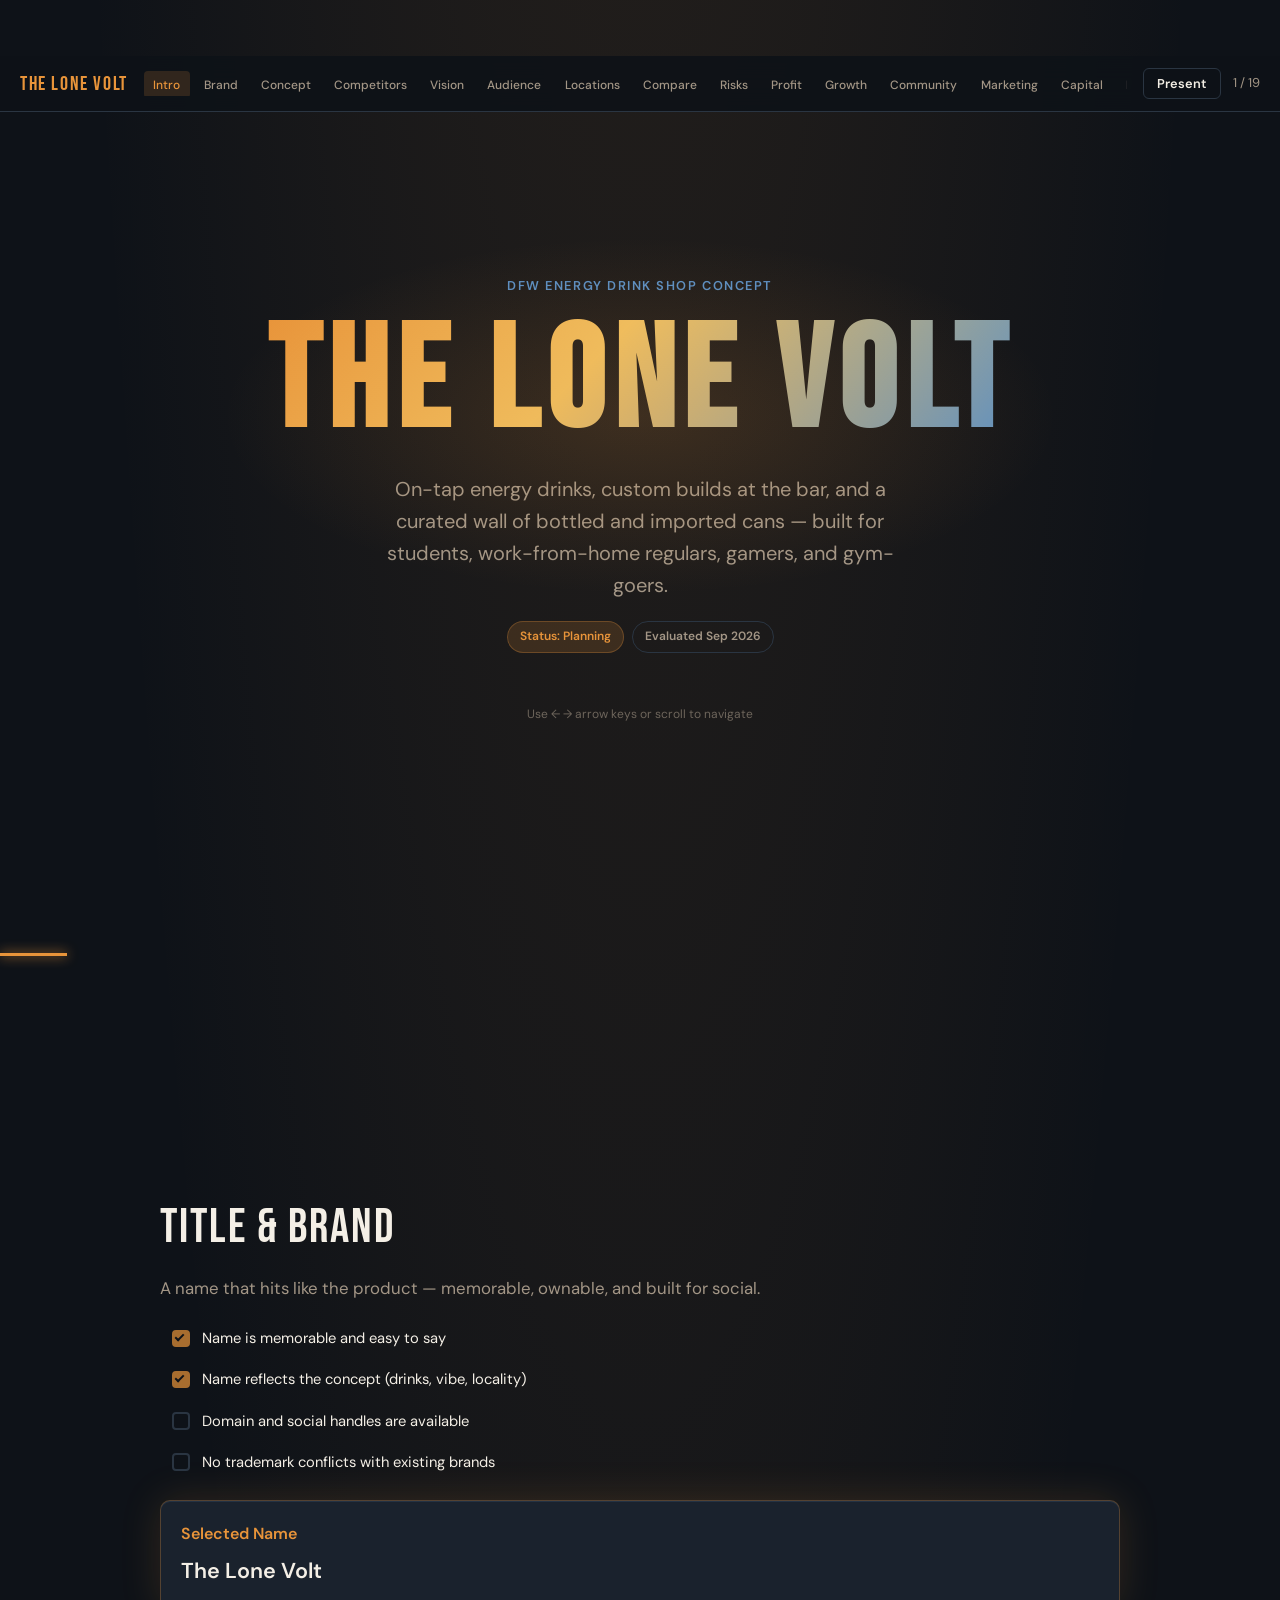
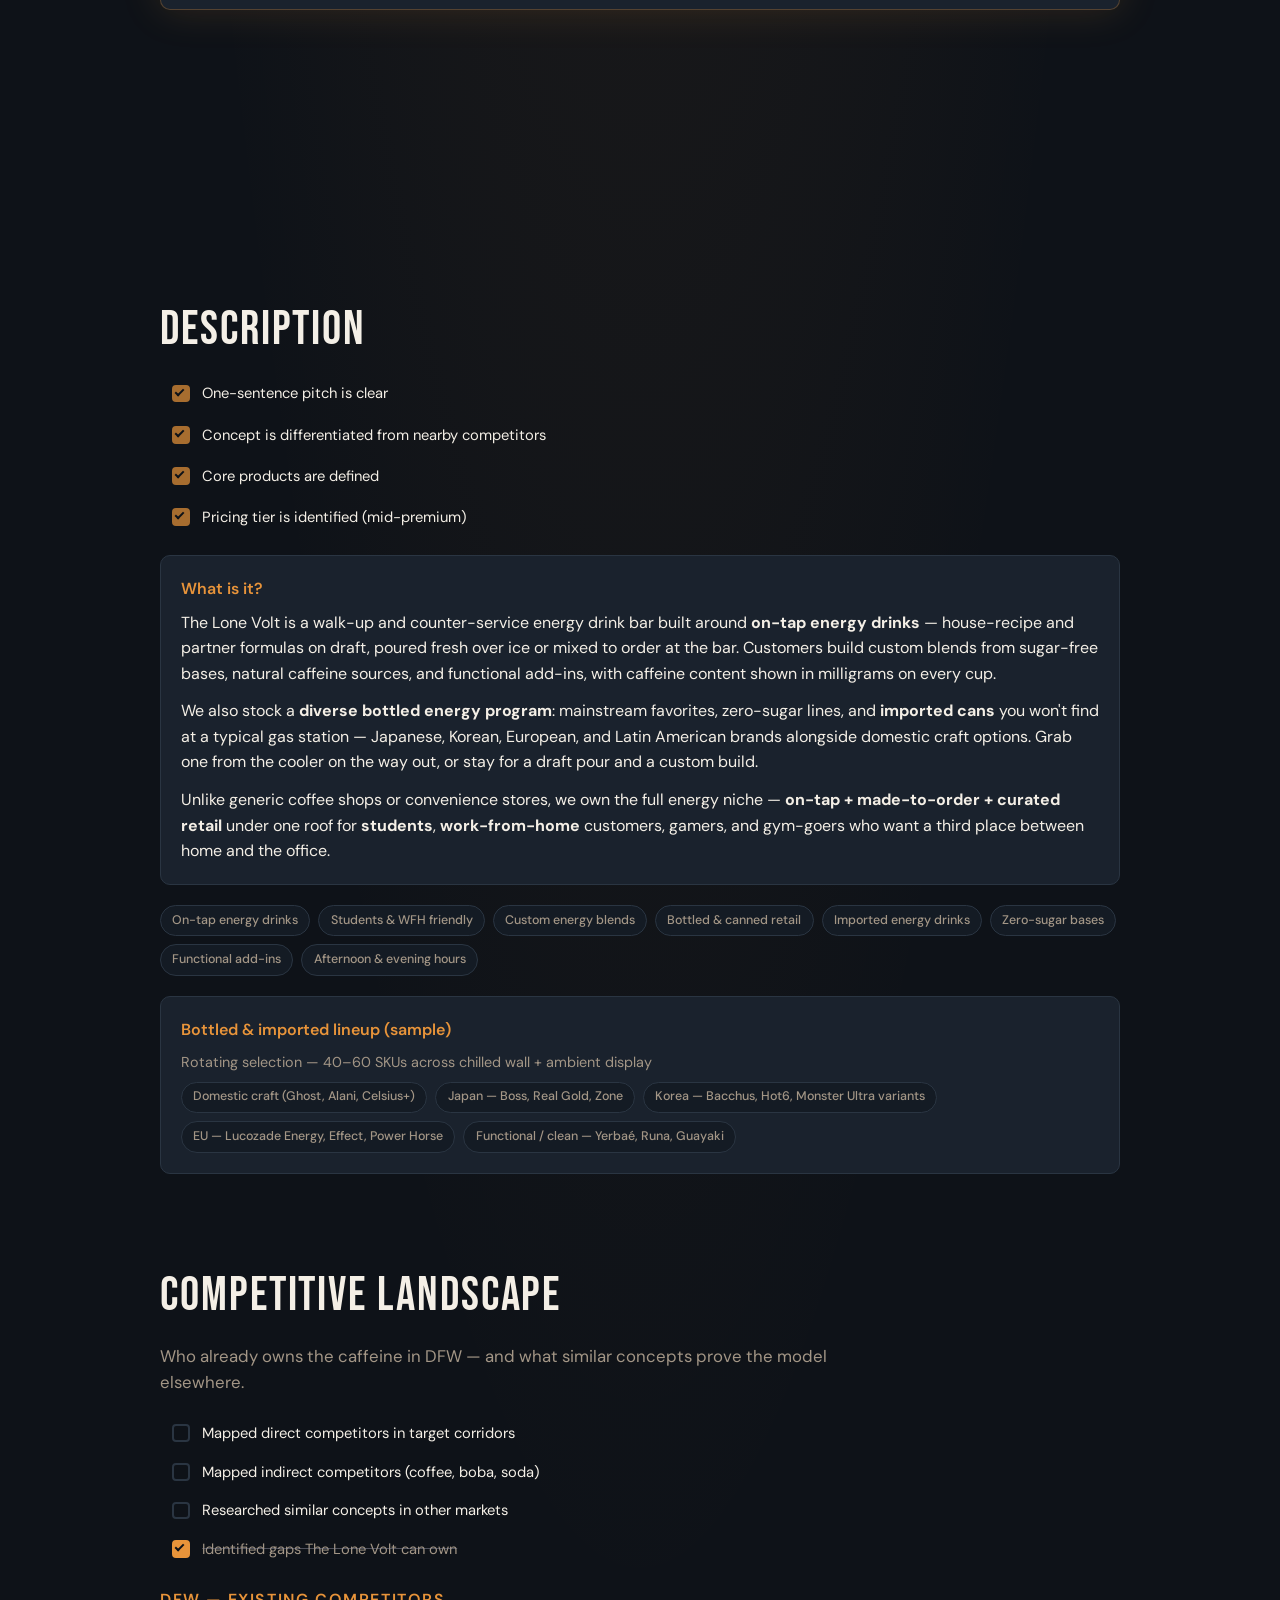
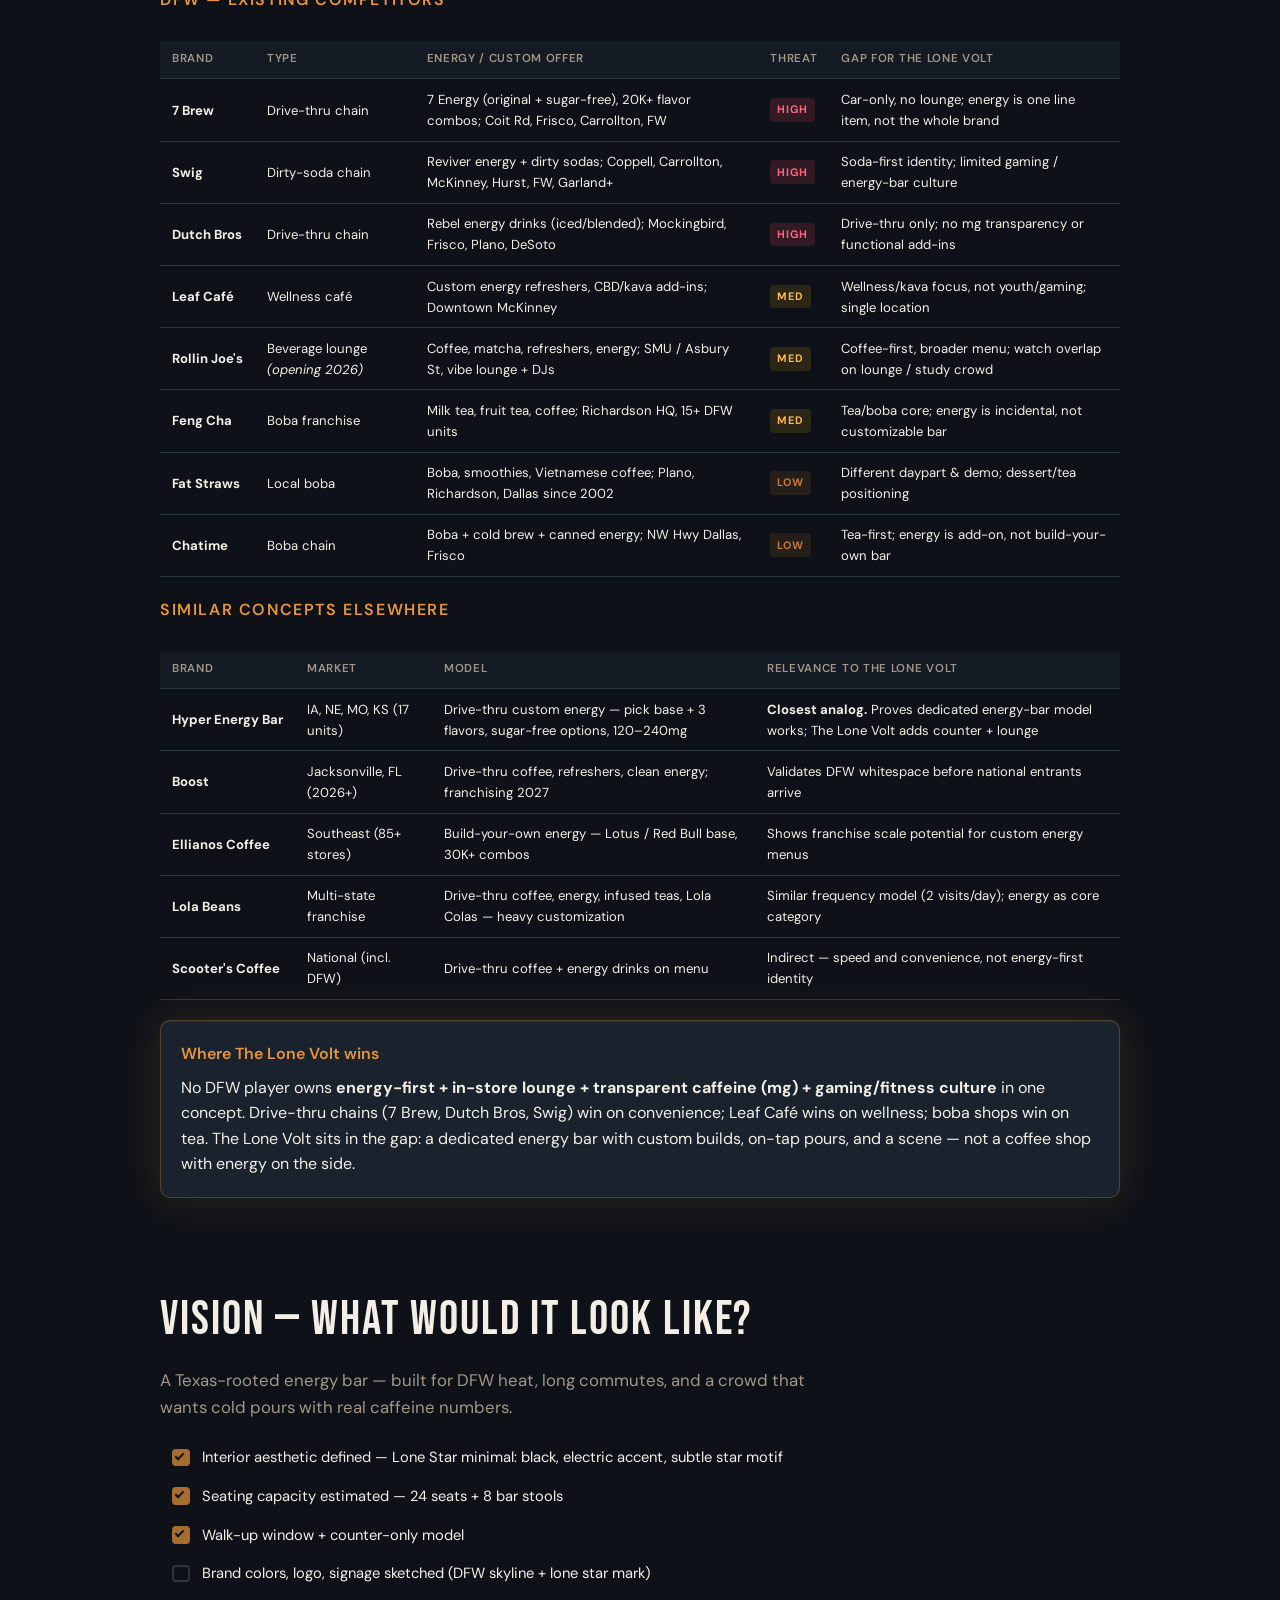
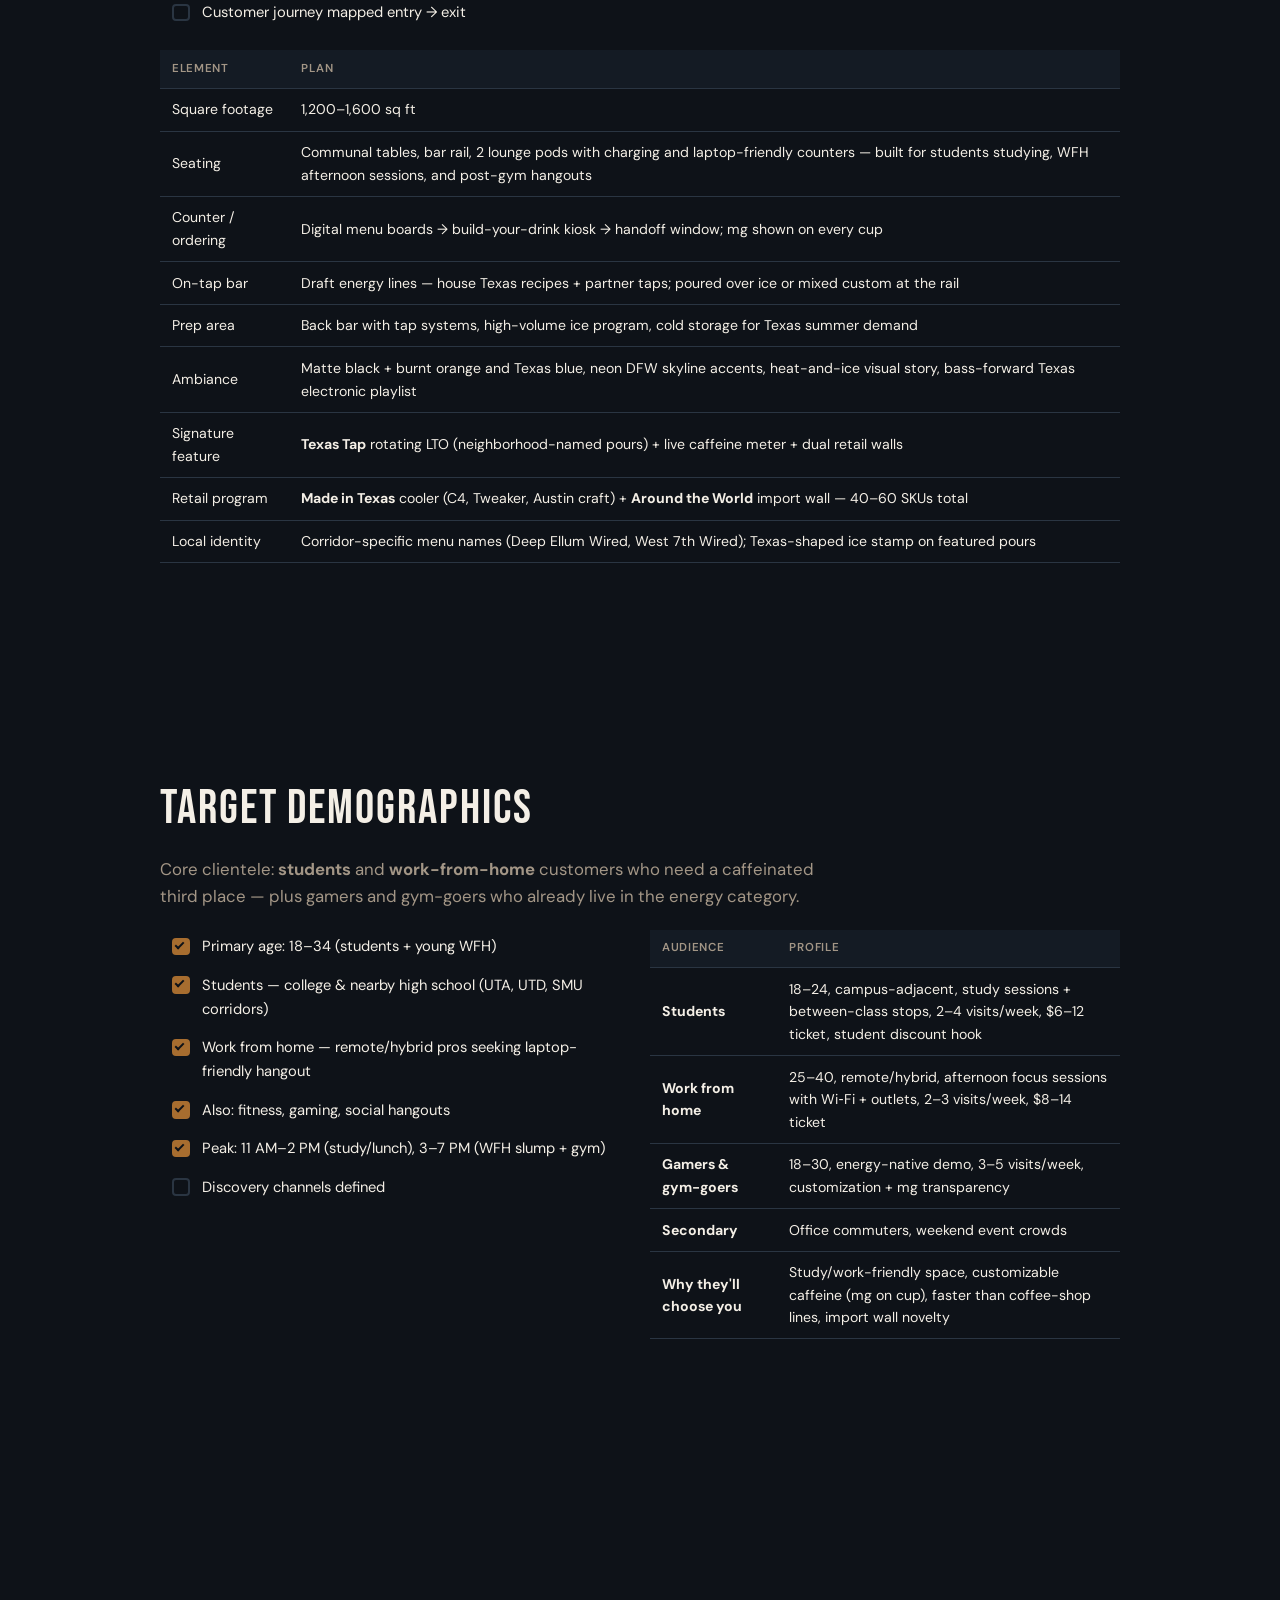
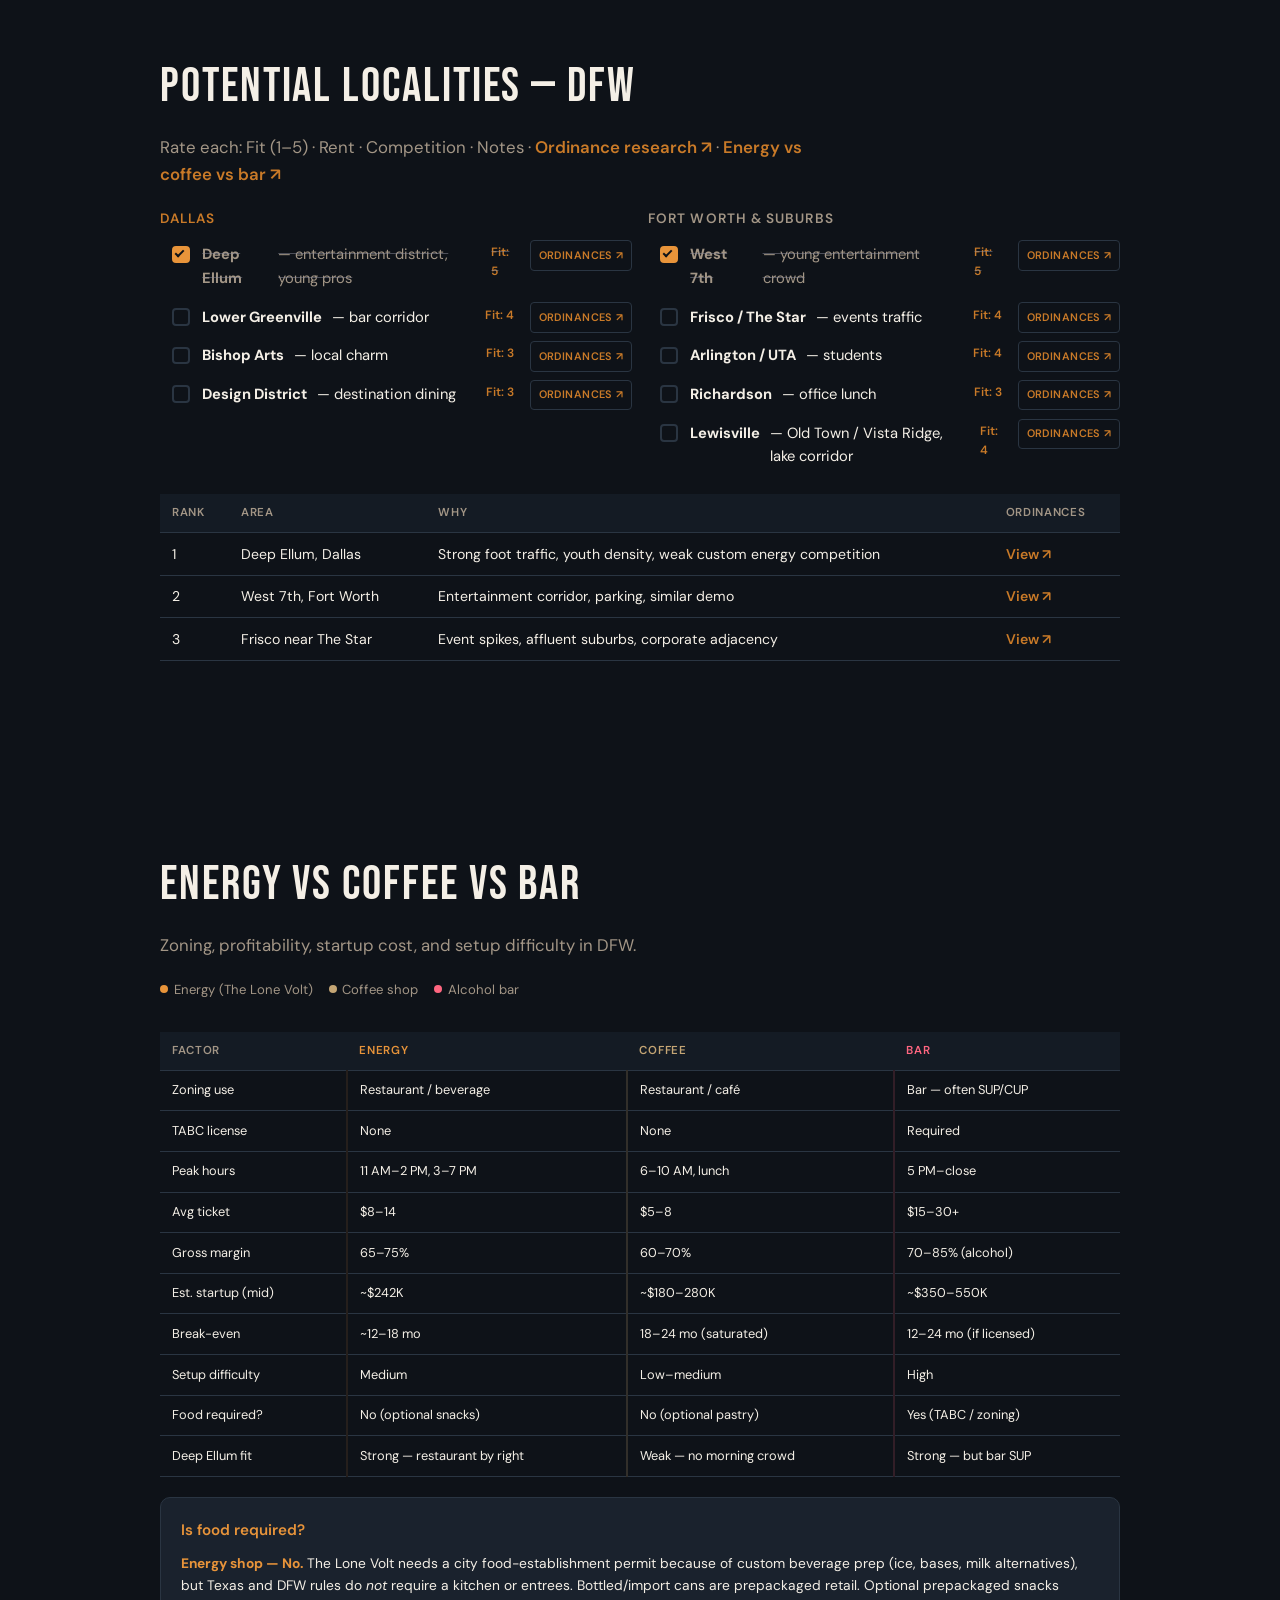
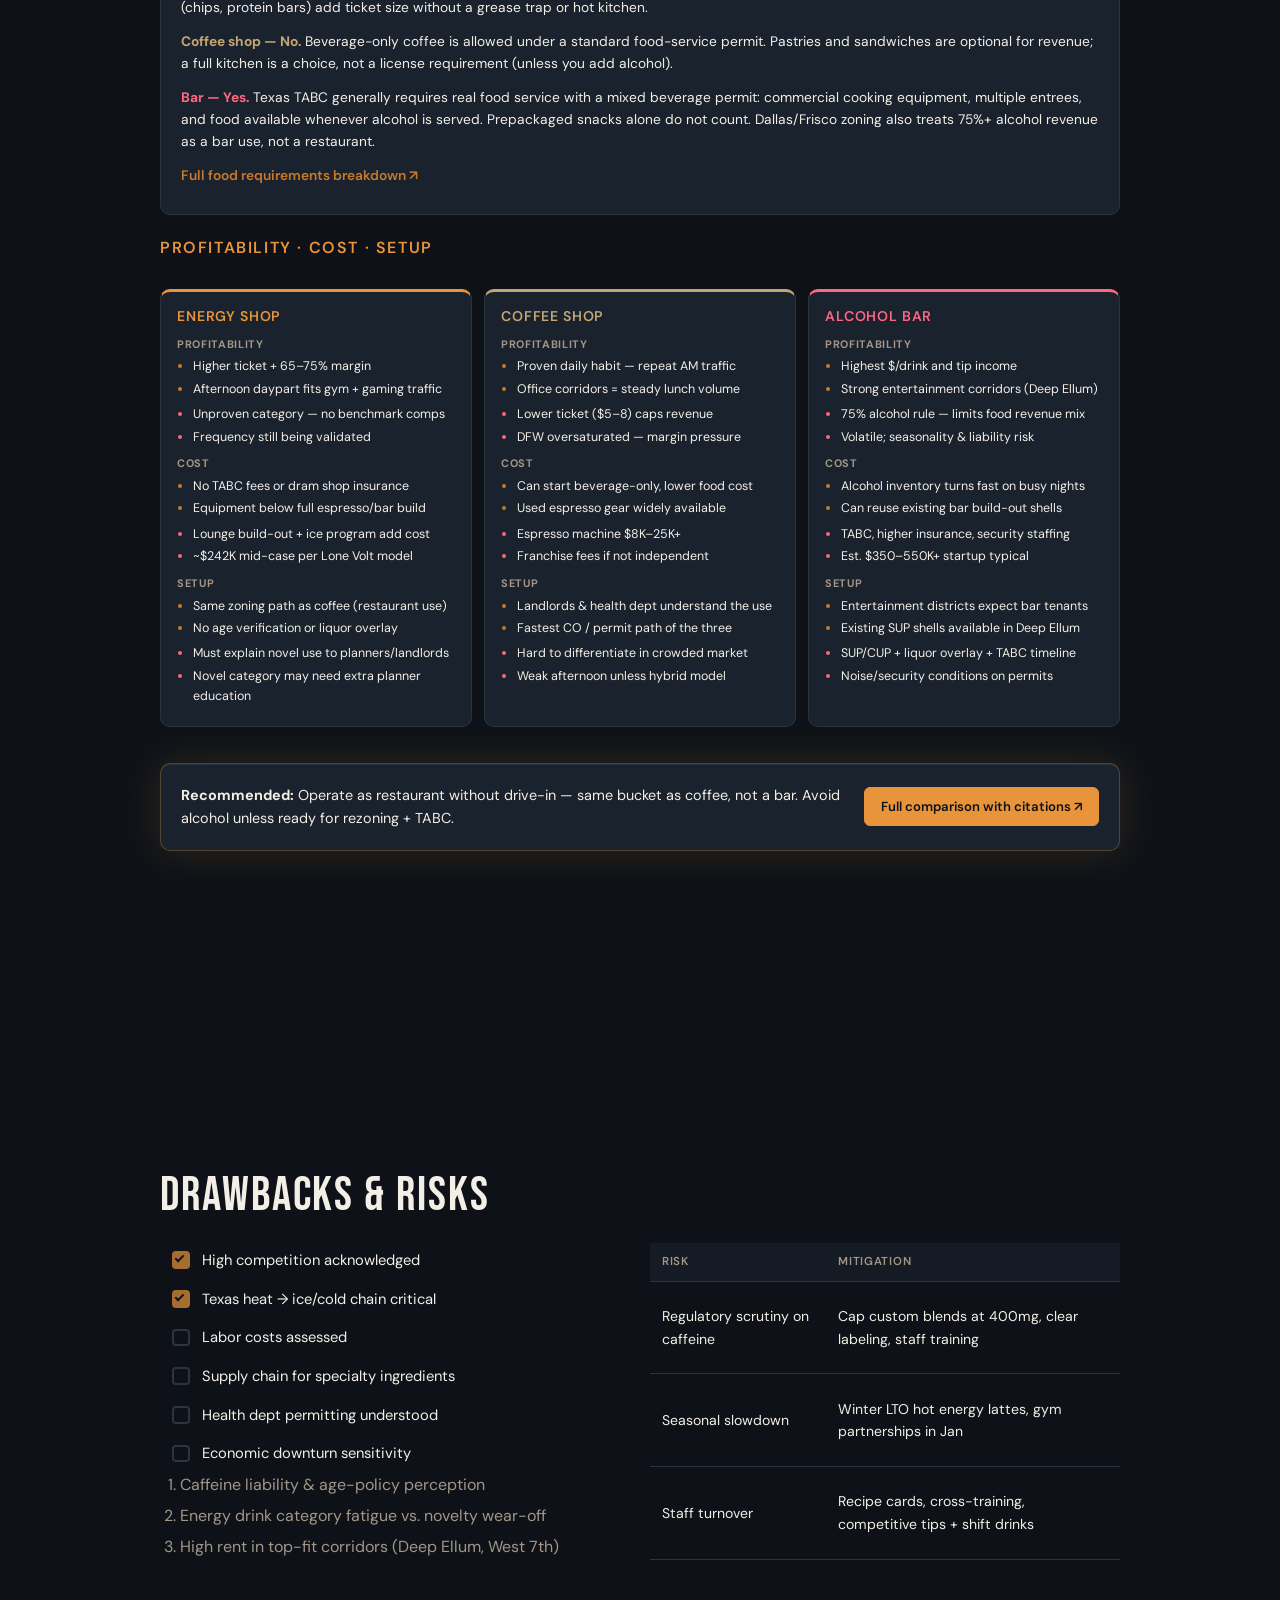
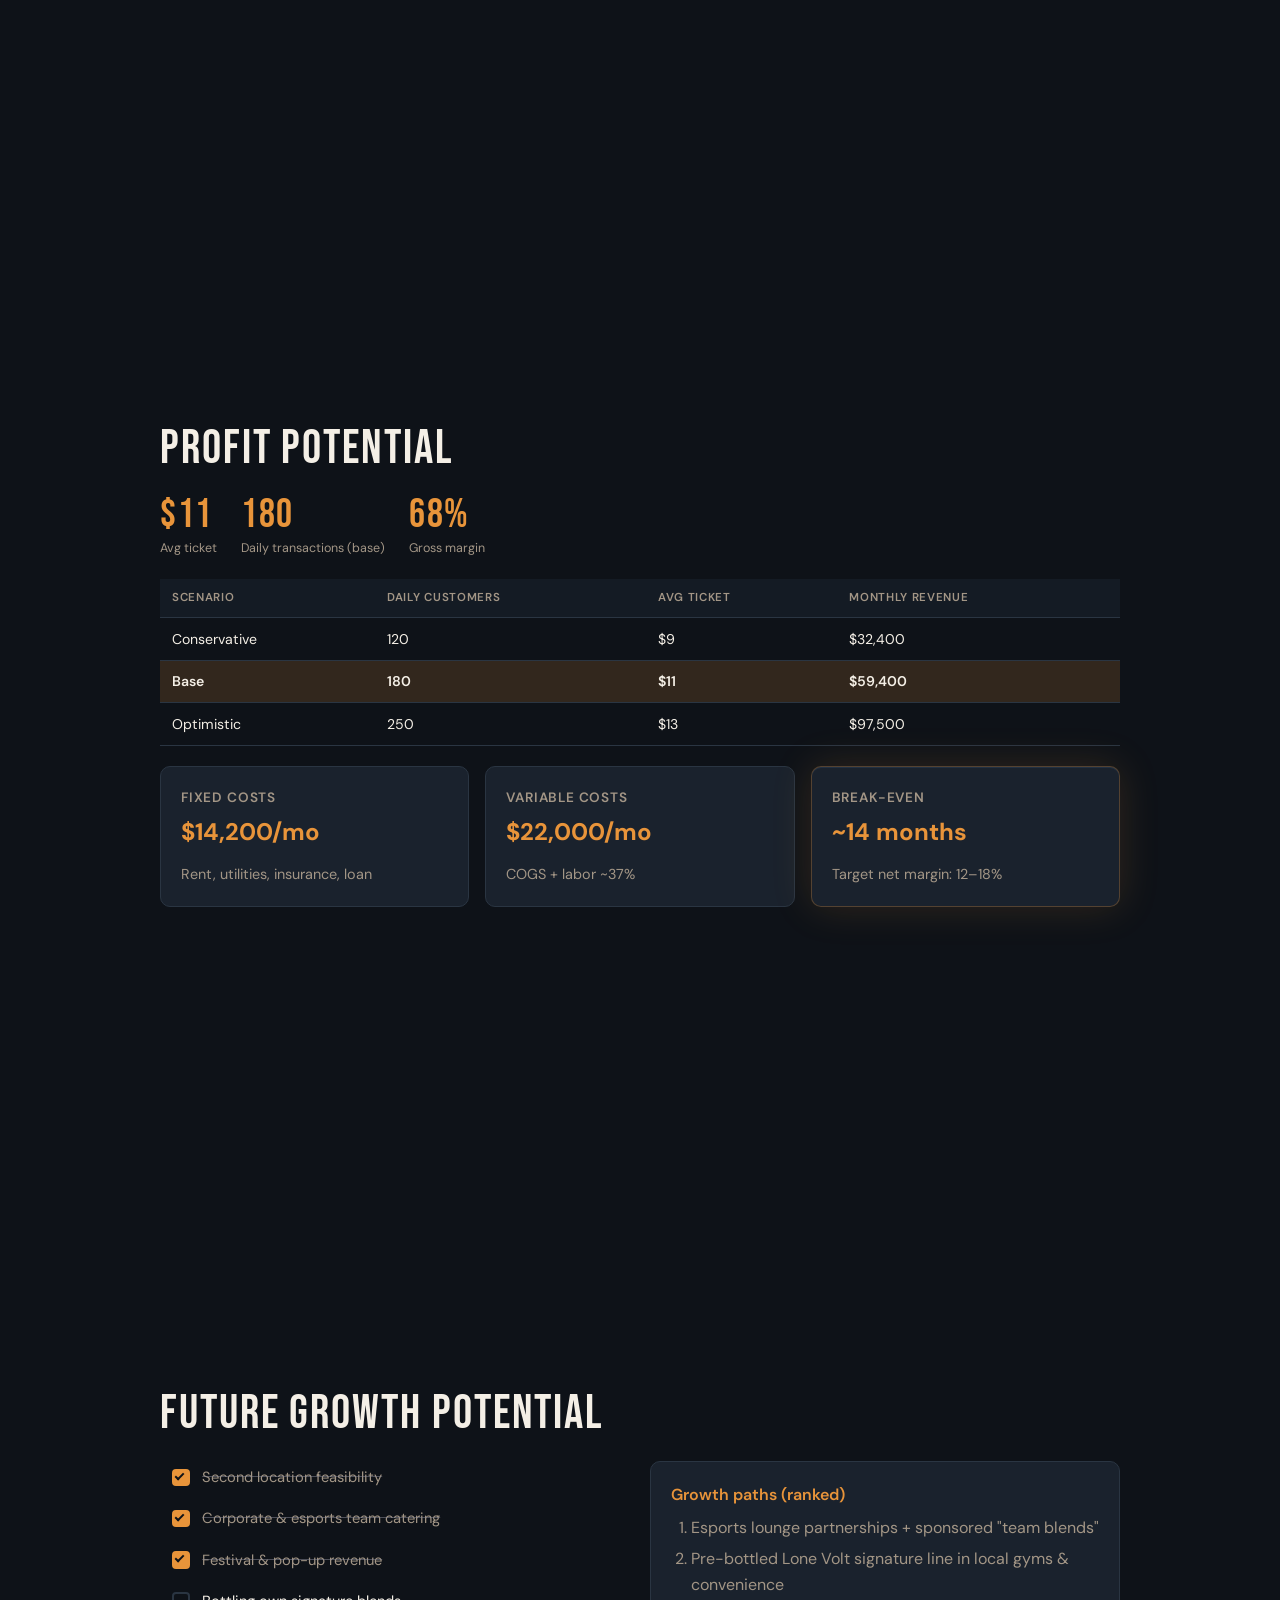
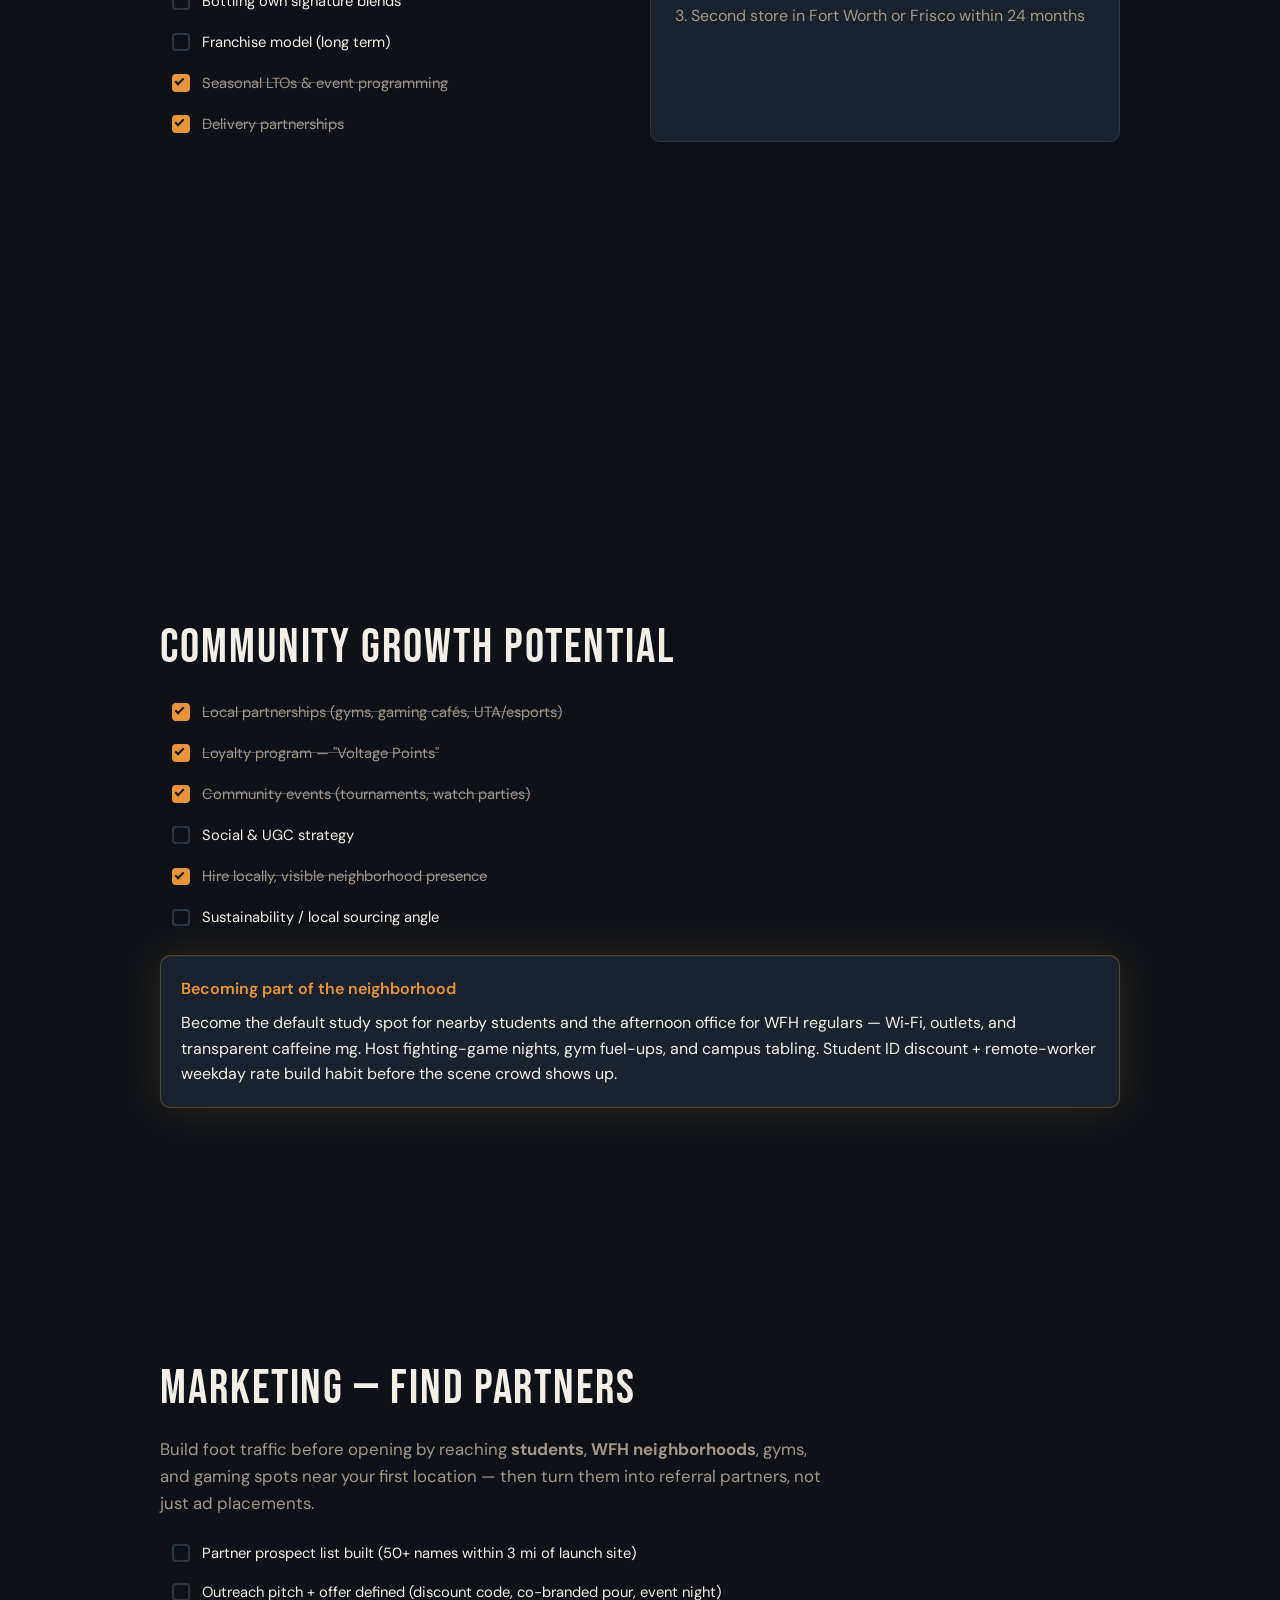
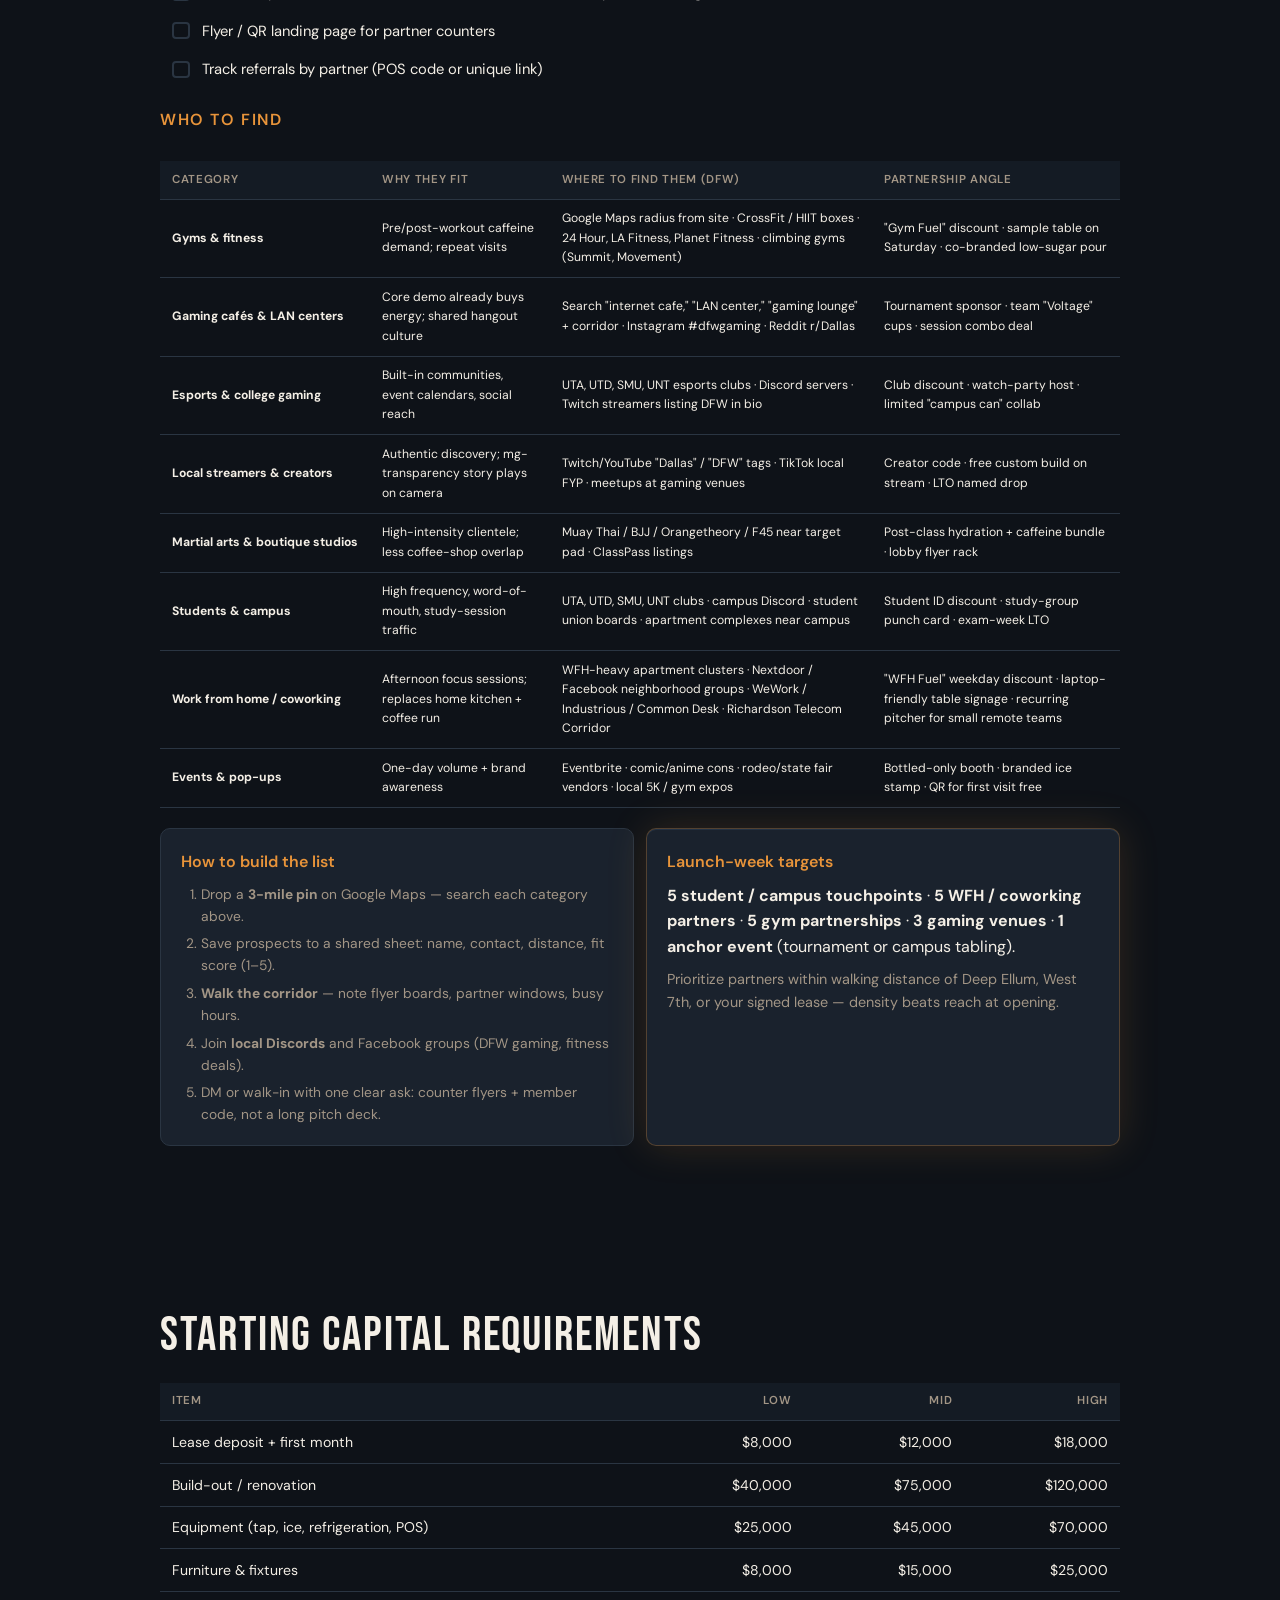
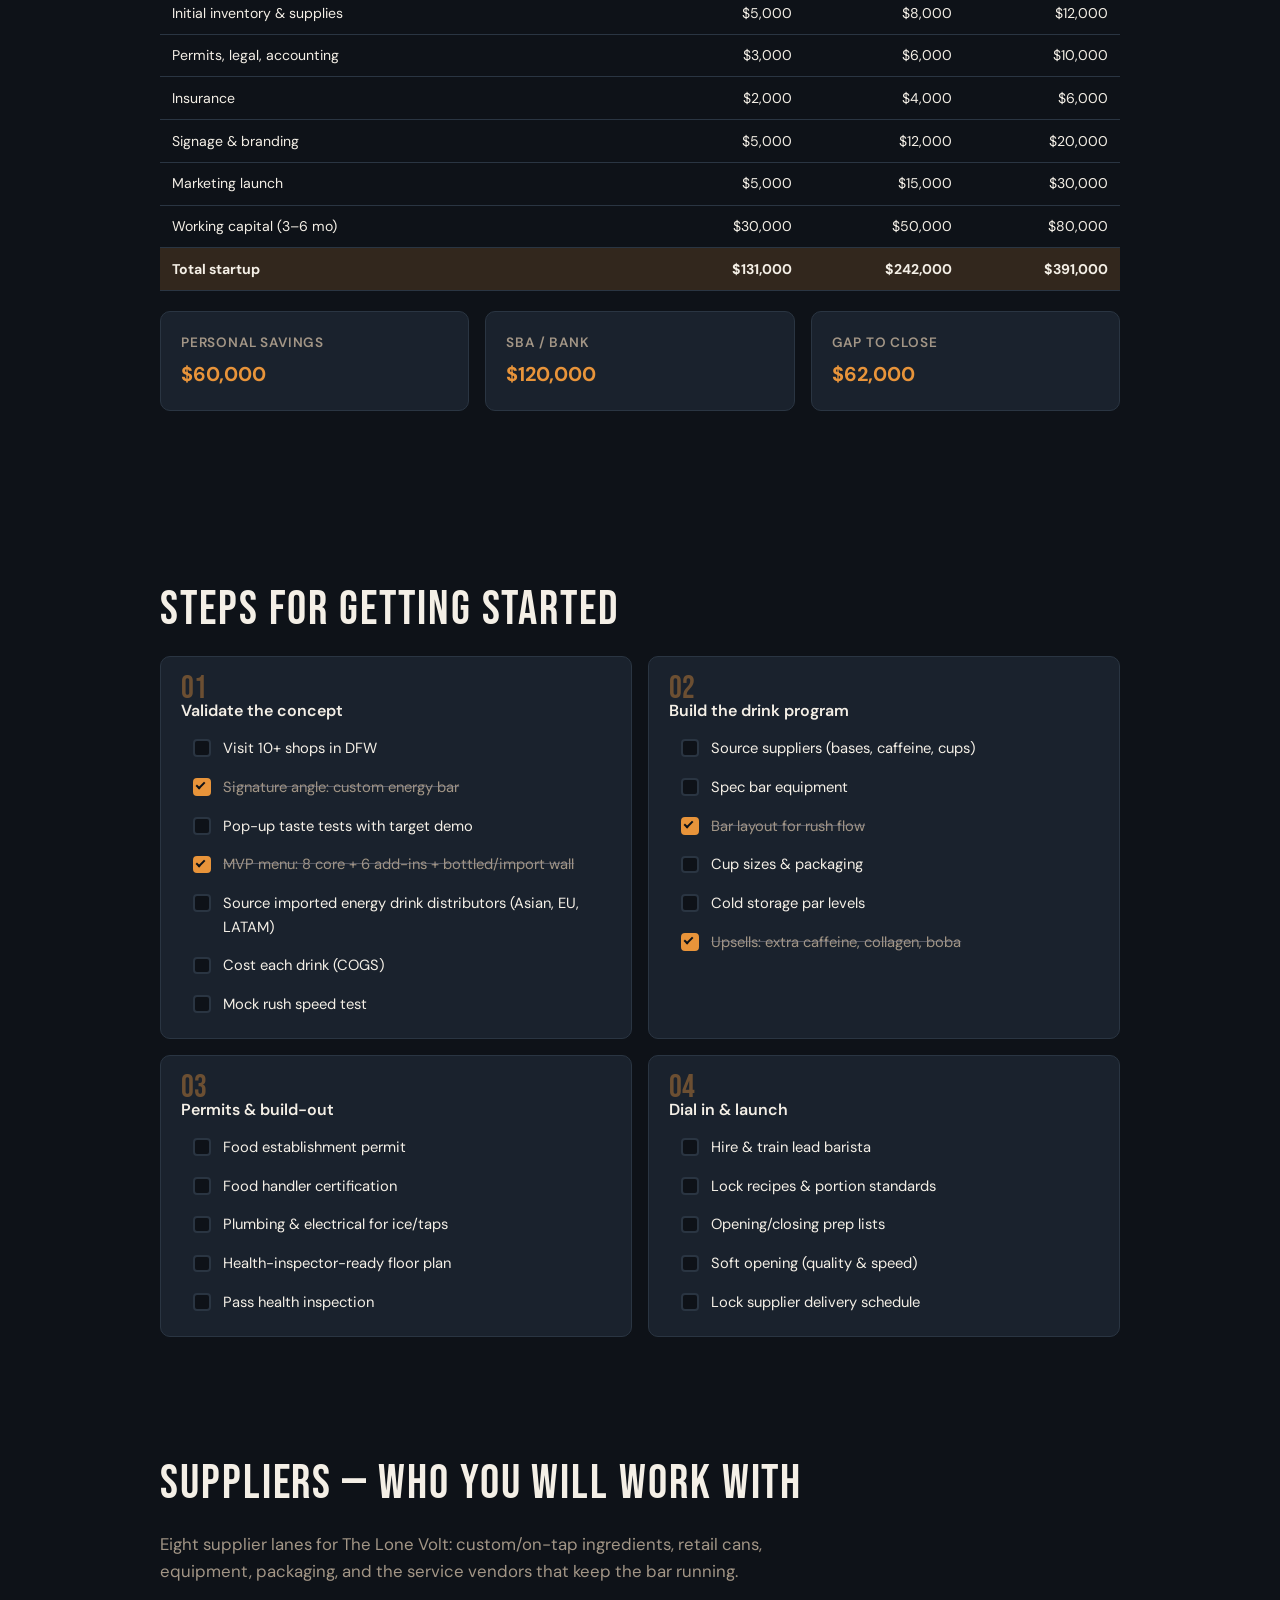
==== commit 16023a76: "update" ====
--- a/site/index.html
+++ b/site/index.html
@@ -25,7 +25,7 @@
       <div class="hero-glow"></div>
       <p class="eyebrow">DFW Energy Drink Shop Concept</p>
       <h1>THE LONE VOLT</h1>
-      <p class="hero-tagline">On-tap energy drinks, custom builds at the bar, and a curated wall of bottled and imported cans for gamers, gym-goers, and the afternoon crowd.</p>
+      <p class="hero-tagline">On-tap energy drinks, custom builds at the bar, and a curated wall of bottled and imported cans — built for students, work-from-home regulars, gamers, and gym-goers.</p>
       <div class="hero-meta">
         <span class="badge">Status: Planning</span>
         <span class="badge badge-outline">Evaluated Sep 2026</span>
@@ -62,10 +62,11 @@
         <h3>What is it?</h3>
         <p>The Lone Volt is a walk-up and counter-service energy drink bar built around <strong>on-tap energy drinks</strong> — house-recipe and partner formulas on draft, poured fresh over ice or mixed to order at the bar. Customers build custom blends from sugar-free bases, natural caffeine sources, and functional add-ins, with caffeine content shown in milligrams on every cup.</p>
         <p>We also stock a <strong>diverse bottled energy program</strong>: mainstream favorites, zero-sugar lines, and <strong>imported cans</strong> you won't find at a typical gas station — Japanese, Korean, European, and Latin American brands alongside domestic craft options. Grab one from the cooler on the way out, or stay for a draft pour and a custom build.</p>
-        <p>Unlike generic coffee shops or convenience stores, we own the full energy niche — <strong>on-tap + made-to-order + curated retail</strong> under one roof for gamers, gym-goers, and everyday caffeine seekers.</p>
+        <p>Unlike generic coffee shops or convenience stores, we own the full energy niche — <strong>on-tap + made-to-order + curated retail</strong> under one roof for <strong>students</strong>, <strong>work-from-home</strong> customers, gamers, and gym-goers who want a third place between home and the office.</p>
       </div>
       <div class="pill-row">
         <span class="pill">On-tap energy drinks</span>
+        <span class="pill">Students &amp; WFH friendly</span>
         <span class="pill">Custom energy blends</span>
         <span class="pill">Bottled &amp; canned retail</span>
         <span class="pill">Imported energy drinks</span>
@@ -226,7 +227,7 @@
         <thead><tr><th>Element</th><th>Plan</th></tr></thead>
         <tbody>
           <tr><td>Square footage</td><td>1,200–1,600 sq ft</td></tr>
-          <tr><td>Seating</td><td>Communal tables, bar rail, 2 lounge pods with charging — built for post-gym and post-set hangouts</td></tr>
+          <tr><td>Seating</td><td>Communal tables, bar rail, 2 lounge pods with charging and laptop-friendly counters — built for students studying, WFH afternoon sessions, and post-gym hangouts</td></tr>
           <tr><td>Counter / ordering</td><td>Digital menu boards → build-your-drink kiosk → handoff window; mg shown on every cup</td></tr>
           <tr><td>On-tap bar</td><td>Draft energy lines — house Texas recipes + partner taps; poured over ice or mixed custom at the rail</td></tr>
           <tr><td>Prep area</td><td>Back bar with tap systems, high-volume ice program, cold storage for Texas summer demand</td></tr>
@@ -241,22 +242,26 @@
     <!-- Slide 5: Demographics -->
     <section class="slide" data-title="Audience">
       <h2>Target Demographics</h2>
+      <p class="lead">Core clientele: <strong>students</strong> and <strong>work-from-home</strong> customers who need a caffeinated third place — plus gamers and gym-goers who already live in the energy category.</p>
       <div class="grid-2">
         <div>
           <ul class="checklist compact">
-            <li><label><input type="checkbox" checked disabled> Primary age: 18–34</label></li>
-            <li><label><input type="checkbox" checked disabled> Mid income, high frequency spenders</label></li>
-            <li><label><input type="checkbox" checked disabled> Lifestyle: fitness, gaming, students, social hangouts</label></li>
-            <li><label><input type="checkbox" checked disabled> Peak: 11 AM–2 PM lunch, 3–7 PM afternoon</label></li>
+            <li><label><input type="checkbox" checked disabled> Primary age: 18–34 (students + young WFH)</label></li>
+            <li><label><input type="checkbox" checked disabled> Students — college &amp; nearby high school (UTA, UTD, SMU corridors)</label></li>
+            <li><label><input type="checkbox" checked disabled> Work from home — remote/hybrid pros seeking laptop-friendly hangout</label></li>
+            <li><label><input type="checkbox" checked disabled> Also: fitness, gaming, social hangouts</label></li>
+            <li><label><input type="checkbox" checked disabled> Peak: 11 AM–2 PM (study/lunch), 3–7 PM (WFH slump + gym)</label></li>
             <li><label><input type="checkbox"> Discovery channels defined</label></li>
           </ul>
         </div>
         <table class="data-table">
           <thead><tr><th>Audience</th><th>Profile</th></tr></thead>
           <tbody>
-            <tr><td><strong>Primary</strong></td><td>18–28, gamers & gym-goers, 3–5 visits/week, $8–14 ticket</td></tr>
-            <tr><td><strong>Secondary</strong></td><td>Office commuters seeking afternoon boost, weekend event crowds</td></tr>
-            <tr><td><strong>Why they'll choose you</strong></td><td>Customization, transparency (caffeine mg), vibe, no sugar crash</td></tr>
+            <tr><td><strong>Students</strong></td><td>18–24, campus-adjacent, study sessions + between-class stops, 2–4 visits/week, $6–12 ticket, student discount hook</td></tr>
+            <tr><td><strong>Work from home</strong></td><td>25–40, remote/hybrid, afternoon focus sessions with Wi‑Fi + outlets, 2–3 visits/week, $8–14 ticket</td></tr>
+            <tr><td><strong>Gamers &amp; gym-goers</strong></td><td>18–30, energy-native demo, 3–5 visits/week, customization + mg transparency</td></tr>
+            <tr><td><strong>Secondary</strong></td><td>Office commuters, weekend event crowds</td></tr>
+            <tr><td><strong>Why they'll choose you</strong></td><td>Study/work-friendly space, customizable caffeine (mg on cup), faster than coffee-shop lines, import wall novelty</td></tr>
           </tbody>
         </table>
       </div>
@@ -506,14 +511,14 @@
       </ul>
       <div class="card card-accent">
         <h3>Becoming part of the neighborhood</h3>
-        <p>Host monthly fighting-game nights and gym "fuel-up" mornings. Partner with local streamers for co-branded limited drops. Sponsor high school esports clubs with a student discount program — become the place people meet before and after the scene, not just a drink stop.</p>
+        <p>Become the default study spot for nearby students and the afternoon office for WFH regulars — Wi‑Fi, outlets, and transparent caffeine mg. Host fighting-game nights, gym fuel-ups, and campus tabling. Student ID discount + remote-worker weekday rate build habit before the scene crowd shows up.</p>
       </div>
     </section>
 
     <!-- Slide 11: Marketing -->
     <section class="slide slide-marketing" data-title="Marketing">
       <h2>Marketing — Find Partners</h2>
-      <p class="lead">Build foot traffic before opening by mapping gyms, gaming spots, and scene hubs near your first location — then turn them into referral partners, not just ad placements.</p>
+      <p class="lead">Build foot traffic before opening by reaching <strong>students</strong>, <strong>WFH neighborhoods</strong>, gyms, and gaming spots near your first location — then turn them into referral partners, not just ad placements.</p>
       <ul class="checklist compact">
         <li><label><input type="checkbox"> Partner prospect list built (50+ names within 3 mi of launch site)</label></li>
         <li><label><input type="checkbox"> Outreach pitch + offer defined (discount code, co-branded pour, event night)</label></li>
@@ -559,10 +564,16 @@
               <td>Post-class hydration + caffeine bundle · lobby flyer rack</td>
             </tr>
             <tr>
-              <td><strong>Office &amp; coworking</strong></td>
-              <td>Afternoon slump traffic; catering trials</td>
-              <td>Richardson Telecom Corridor · Deep Ellum creatives · WeWork / Industrious / Common Desk</td>
-              <td>Office catering menu · "Telecom Turbo" corporate pitcher · recurring Friday delivery</td>
+              <td><strong>Students &amp; campus</strong></td>
+              <td>High frequency, word-of-mouth, study-session traffic</td>
+              <td>UTA, UTD, SMU, UNT clubs · campus Discord · student union boards · apartment complexes near campus</td>
+              <td>Student ID discount · study-group punch card · exam-week LTO</td>
+            </tr>
+            <tr>
+              <td><strong>Work from home / coworking</strong></td>
+              <td>Afternoon focus sessions; replaces home kitchen + coffee run</td>
+              <td>WFH-heavy apartment clusters · Nextdoor / Facebook neighborhood groups · WeWork / Industrious / Common Desk · Richardson Telecom Corridor</td>
+              <td>"WFH Fuel" weekday discount · laptop-friendly table signage · recurring pitcher for small remote teams</td>
             </tr>
             <tr>
               <td><strong>Events &amp; pop-ups</strong></td>
@@ -587,7 +598,7 @@
         </article>
         <article class="card card-accent">
           <h3>Launch-week targets</h3>
-          <p><strong>10 gym partnerships</strong> · <strong>3 gaming/esports venues</strong> · <strong>2 campus clubs</strong> · <strong>5 creators</strong> · <strong>1 anchor event</strong> (tournament or gym expo).</p>
+          <p><strong>5 student / campus touchpoints</strong> · <strong>5 WFH / coworking partners</strong> · <strong>5 gym partnerships</strong> · <strong>3 gaming venues</strong> · <strong>1 anchor event</strong> (tournament or campus tabling).</p>
           <p class="muted" style="margin:0.5rem 0 0">Prioritize partners within walking distance of Deep Ellum, West 7th, or your signed lease — density beats reach at opening.</p>
         </article>
       </div>
@@ -675,7 +686,103 @@
       </div>
     </section>
 
-    <!-- Slide 13: Future Research -->
+    <!-- Slide 13: Suppliers -->
+    <section class="slide slide-suppliers" data-title="Suppliers">
+      <h2>Suppliers — Who You Will Work With</h2>
+      <p class="lead">Eight supplier lanes for The Lone Volt: custom/on-tap ingredients, retail cans, equipment, packaging, and the service vendors that keep the bar running.</p>
+
+      <div class="table-scroll">
+        <table class="data-table suppliers-table">
+          <thead>
+            <tr><th>Lane</th><th>What you buy</th><th>Typical suppliers / channels</th><th>DFW sourcing notes</th></tr>
+          </thead>
+          <tbody>
+            <tr>
+              <td><strong>1. On-tap &amp; custom bases</strong></td>
+              <td>Energy concentrates, sugar-free syrups, flavor bases, natural caffeine (guarana, green tea extract), still/sparkling water hookup</td>
+              <td>Lotus Energy · Monin / Torani · custom formulation labs · beverage flavor houses (e.g. Kerry, Sensient)</td>
+              <td>Start with 2–3 base vendors; negotiate sample kits before MOQ commits. Track mg caffeine per batch for menu labels.</td>
+            </tr>
+            <tr>
+              <td><strong>2. Milk &amp; mix-ins</strong></td>
+              <td>Oat/almond/coconut alt-milk, creamers, ice, boba pearls, collagen, vitamin packets, electrolyte add-ins</td>
+              <td>Sysco · US Foods · Oatly / Califia direct or via broadline · specialty bubble-tea supply (for boba/toppings)</td>
+              <td>Dairy-alt needs cold chain + date rotation. Add-ins are highest spoilage risk — par levels weekly.</td>
+            </tr>
+            <tr>
+              <td><strong>3. Domestic bottled &amp; canned</strong></td>
+              <td>Red Bull, Monster, Celsius, Ghost, Alani, C4, Bang, zero-sugar lines, Texas locals (Tweaker, C4/Nutrabolt Austin)</td>
+              <td>Ben E. Keith · Republic Beverage · local beer/energy route distributors · direct brand programs where available</td>
+              <td>Most domestic energy moves through <strong>beverage distributors</strong>, not restaurant broadline. Expect case MOQs + deposit on some brands.</td>
+            </tr>
+            <tr>
+              <td><strong>4. Imported energy (retail wall)</strong></td>
+              <td>Japan (Boss, Real Gold, Zone) · Korea (Bacchus, Hot6) · EU (Lucozade, Effect) · LATAM specialty cans</td>
+              <td>JFC International · Nishimoto · Mitsuwa / H-Mart wholesale channels · specialty import brokers · direct from Asian snack/bev importers</td>
+              <td>Hardest lane — longer lead times, higher MOQ, label/English compliance review. Build 20-SKU core before chasing rare imports.</td>
+            </tr>
+            <tr>
+              <td><strong>5. Prepackaged snacks</strong></td>
+              <td>Protein bars, chips, Japanese/import snacks for basket add-ons (no kitchen prep)</td>
+              <td>Restaurant Depot · Costco Business · import snack distributors · local specialty grocers wholesale</td>
+              <td>Optional at launch; pairs with bottled wall. Low prep, higher margin attach.</td>
+            </tr>
+            <tr>
+              <td><strong>6. Bar equipment</strong></td>
+              <td>Tap towers, beverage dispensers, ice machine, reach-in coolers, walk-in or upright freezer, blenders, underbar sinks</td>
+              <td>Webb Foodservice · TriMark · ACityDiscount · manufacturer reps (Hoshizaki ice, True/Manitowoc refrigeration, Perlick/Micro Matic taps)</td>
+              <td>Buy through <strong>foodservice equipment dealer</strong> who submits health-plan packages to the city. Bundle install + warranty.</td>
+            </tr>
+            <tr>
+              <td><strong>7. Packaging &amp; disposables</strong></td>
+              <td>Cups, lids, straws, sleeves, custom branded print, mg-label stickers, napkins, sanitizer chemicals</td>
+              <td>Dart · Eco-Products · WebstaurantStore · custom cup printers (MOQ 5K–25K+) · Ecolab / 3-compartment sanitizer supply</td>
+              <td>Order generic cups for soft open; custom Texas-branded print once menu is locked. Health dept approves warewashing/sanitizer setup.</td>
+            </tr>
+            <tr>
+              <td><strong>8. Services &amp; tech</strong></td>
+              <td>POS, loyalty, menu boards, refrigeration repair, pest control, accounting, insurance, signage fab</td>
+              <td>Toast / Square / Clover · local HVAC-refrigeration service · pest control (Terminix, local) · CPA/bookkeeper · sign shop (channel letters, vinyl)</td>
+              <td>Lock POS before recipe build — modifiers for caffeine tiers and add-ins. Keep one emergency ice/refrigeration repair contact on wall.</td>
+            </tr>
+          </tbody>
+        </table>
+      </div>
+
+      <div class="supplier-summary-grid">
+        <article class="card">
+          <h3>Delivery rhythm (target)</h3>
+          <ul class="supplier-rhythm">
+            <li><strong>Daily / per shift:</strong> ice, fresh alt-milk, boba (if used)</li>
+            <li><strong>Weekly:</strong> concentrates, syrups, disposables, domestic cans</li>
+            <li><strong>Bi-weekly / monthly:</strong> imported cans, add-in powders, snacks</li>
+            <li><strong>On-call:</strong> equipment service, POS support</li>
+          </ul>
+        </article>
+        <article class="card card-accent">
+          <h3>Accounts to open first</h3>
+          <ol class="numbered-list compact-list">
+            <li>Foodservice equipment dealer (plan review package)</li>
+            <li>One broadline (Sysco or US Foods) for milk, sanitizer, disposables</li>
+            <li>One beverage distributor (Ben E. Keith or Republic) for domestic energy</li>
+            <li>One import specialty partner for Asian/EU cans (start small SKU list)</li>
+            <li>On-tap base vendor (Lotus or custom) + POS vendor</li>
+          </ol>
+        </article>
+        <article class="card">
+          <h3>Research before ordering</h3>
+          <ul class="checklist compact">
+            <li><label><input type="checkbox"> MOQ and case pricing per SKU tier</label></li>
+            <li><label><input type="checkbox"> Delivery days + minimum order per vendor</label></li>
+            <li><label><input type="checkbox"> Credit terms (Net-7 vs. COD for new accounts)</label></li>
+            <li><label><input type="checkbox"> Who owns equipment warranty (you vs. landlord)</label></li>
+            <li><label><input type="checkbox"> Backup vendor for top 10 retail SKUs</label></li>
+          </ul>
+        </article>
+      </div>
+    </section>
+
+    <!-- Slide 14: Future Research -->
     <section class="slide" data-title="Research">
       <h2>Future Research — Setup Topics</h2>
       <p class="lead">Open questions to resolve before signing a lease, ordering equipment, or opening the doors.</p>
--- a/site/styles.css
+++ b/site/styles.css
@@ -631,22 +631,45 @@
   border-color: var(--accent-dim);
 }
 
-.slide-marketing {
+.slide-marketing,
+.slide-suppliers {
   justify-content: flex-start;
   padding-bottom: 4rem;
 }
 
-body.present-mode .slide-marketing {
+body.present-mode .slide-marketing,
+body.present-mode .slide-suppliers {
   overflow-y: auto;
   justify-content: flex-start;
 }
 
-.marketing-table {
+.marketing-table,
+.suppliers-table {
   font-size: 0.76rem;
 }
 
-.marketing-table td:first-child {
+.marketing-table td:first-child,
+.suppliers-table td:first-child {
   white-space: nowrap;
+}
+
+.supplier-summary-grid {
+  display: grid;
+  gap: 0.75rem;
+}
+
+@media (min-width: 900px) {
+  .supplier-summary-grid { grid-template-columns: repeat(3, 1fr); }
+}
+
+.supplier-rhythm {
+  margin: 0;
+  padding-left: 1rem;
+  font-size: 0.84rem;
+}
+
+.supplier-rhythm li + li {
+  margin-top: 0.25rem;
 }
 
 .marketing-find-grid {
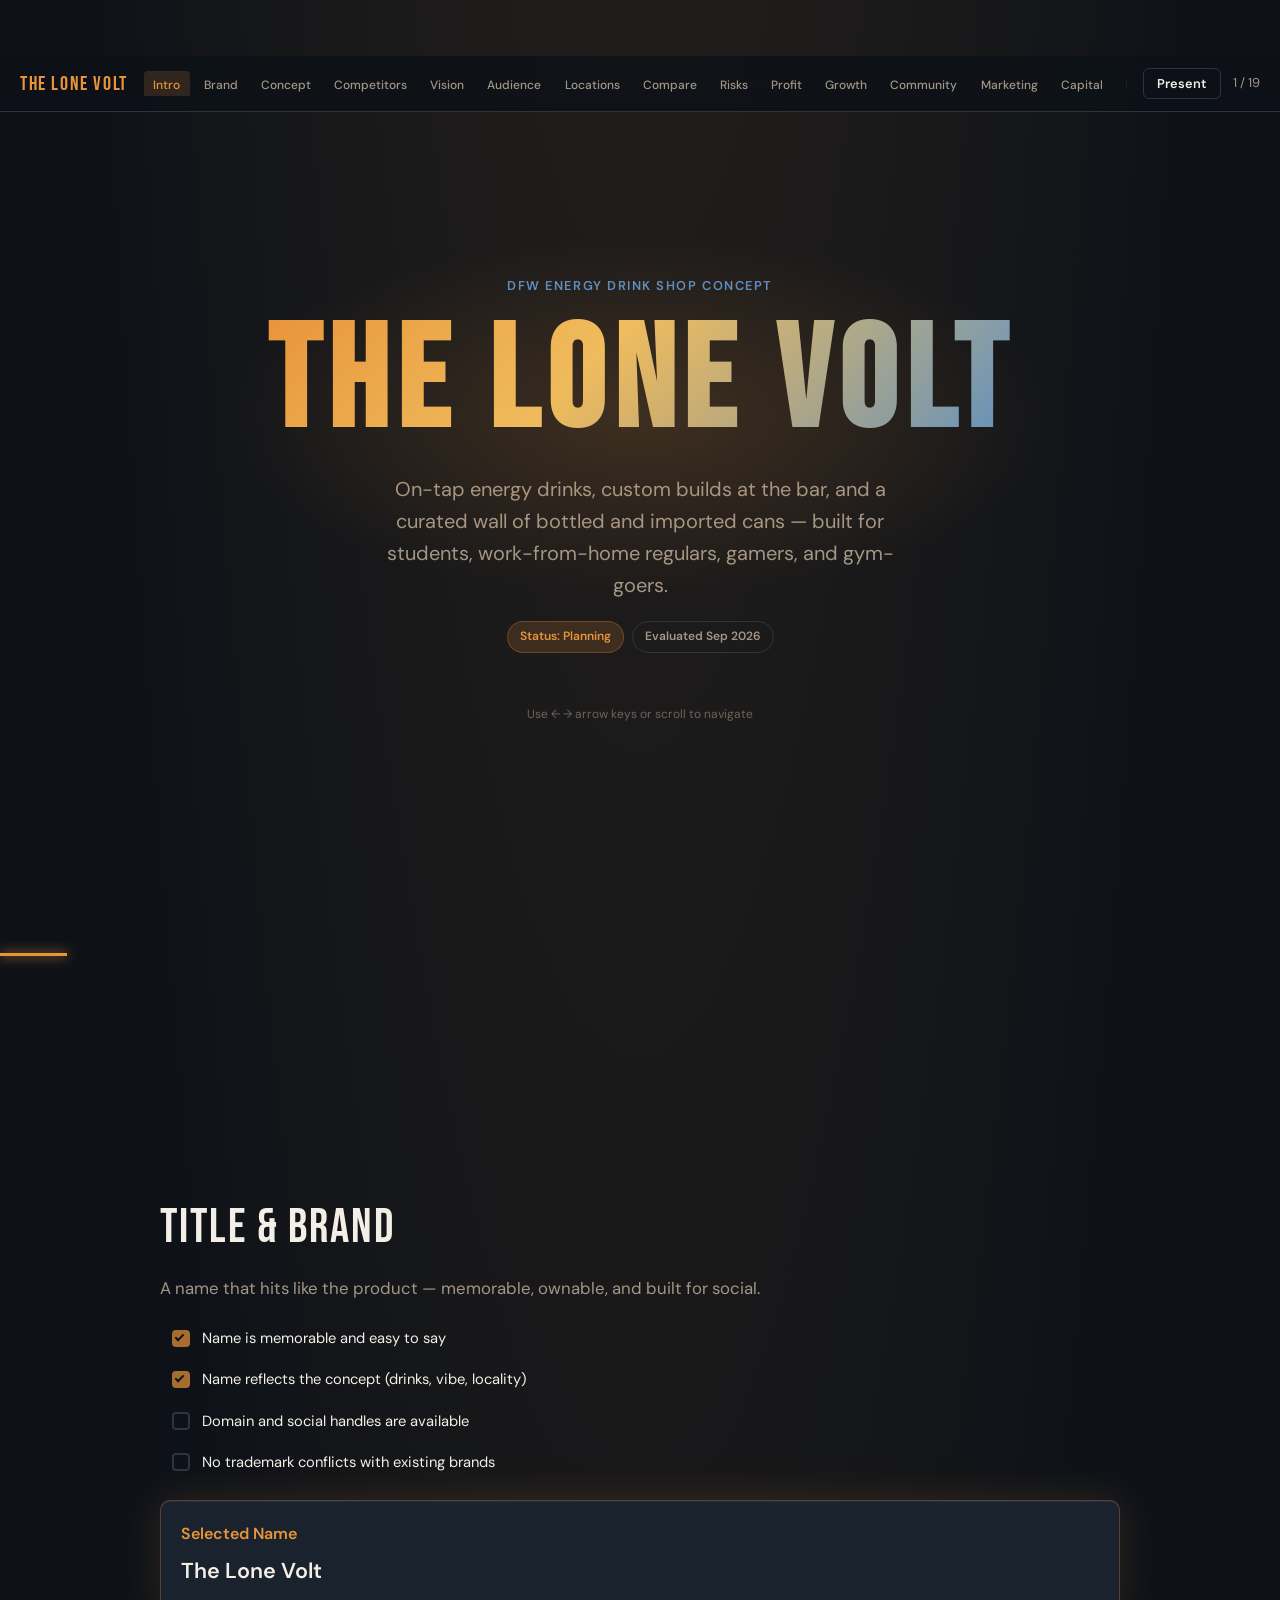
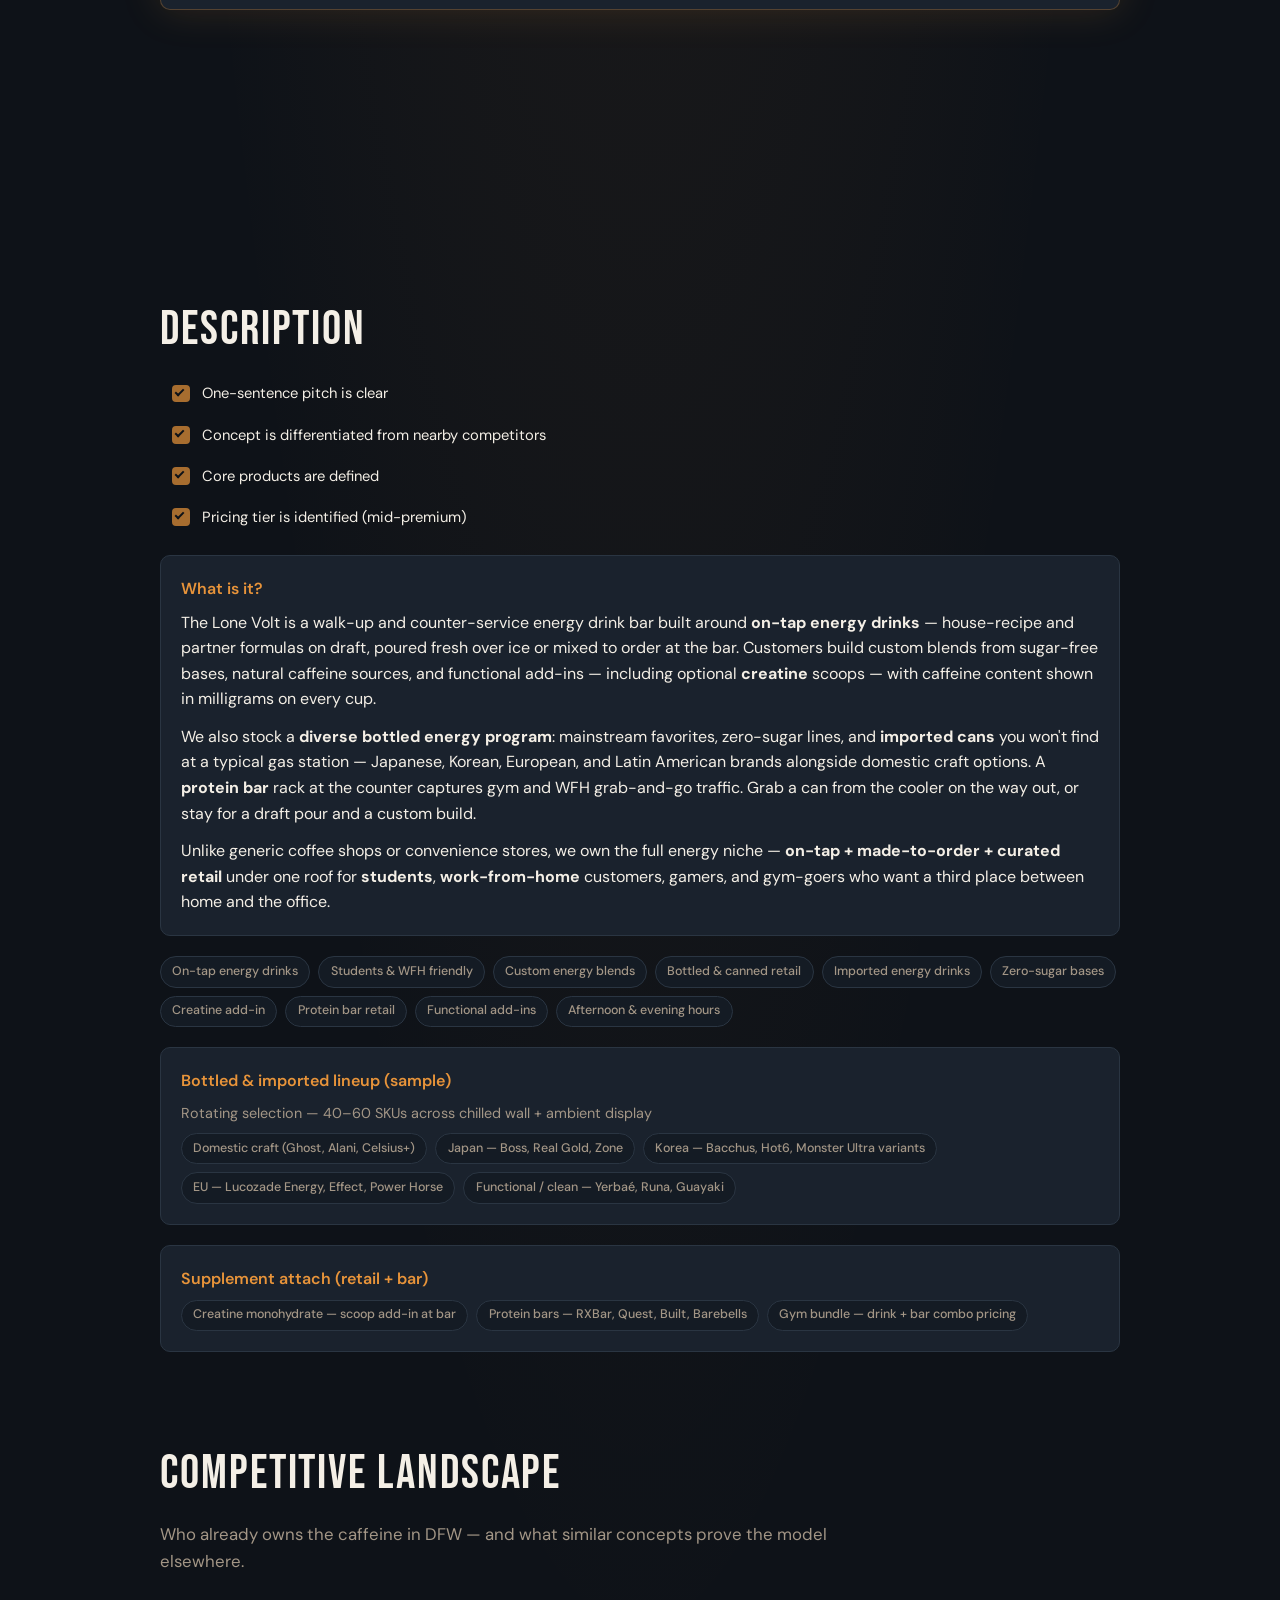
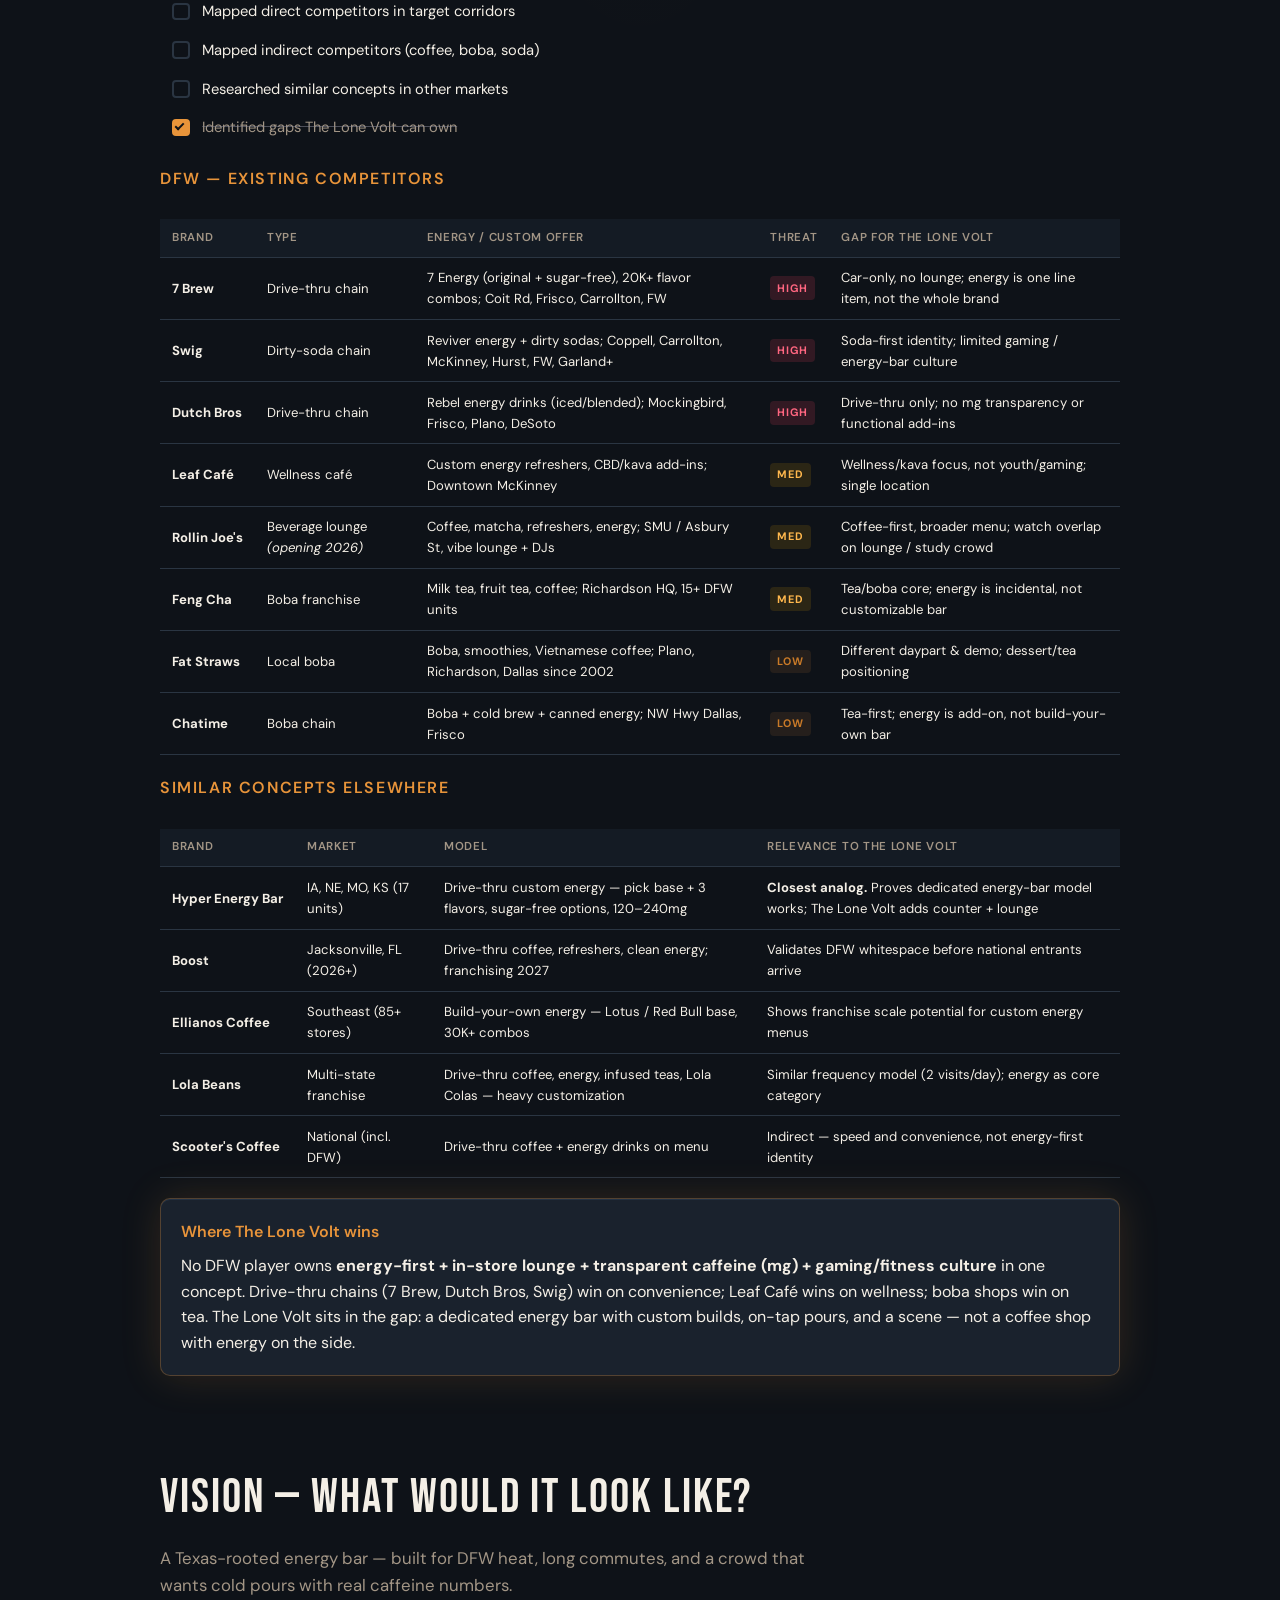
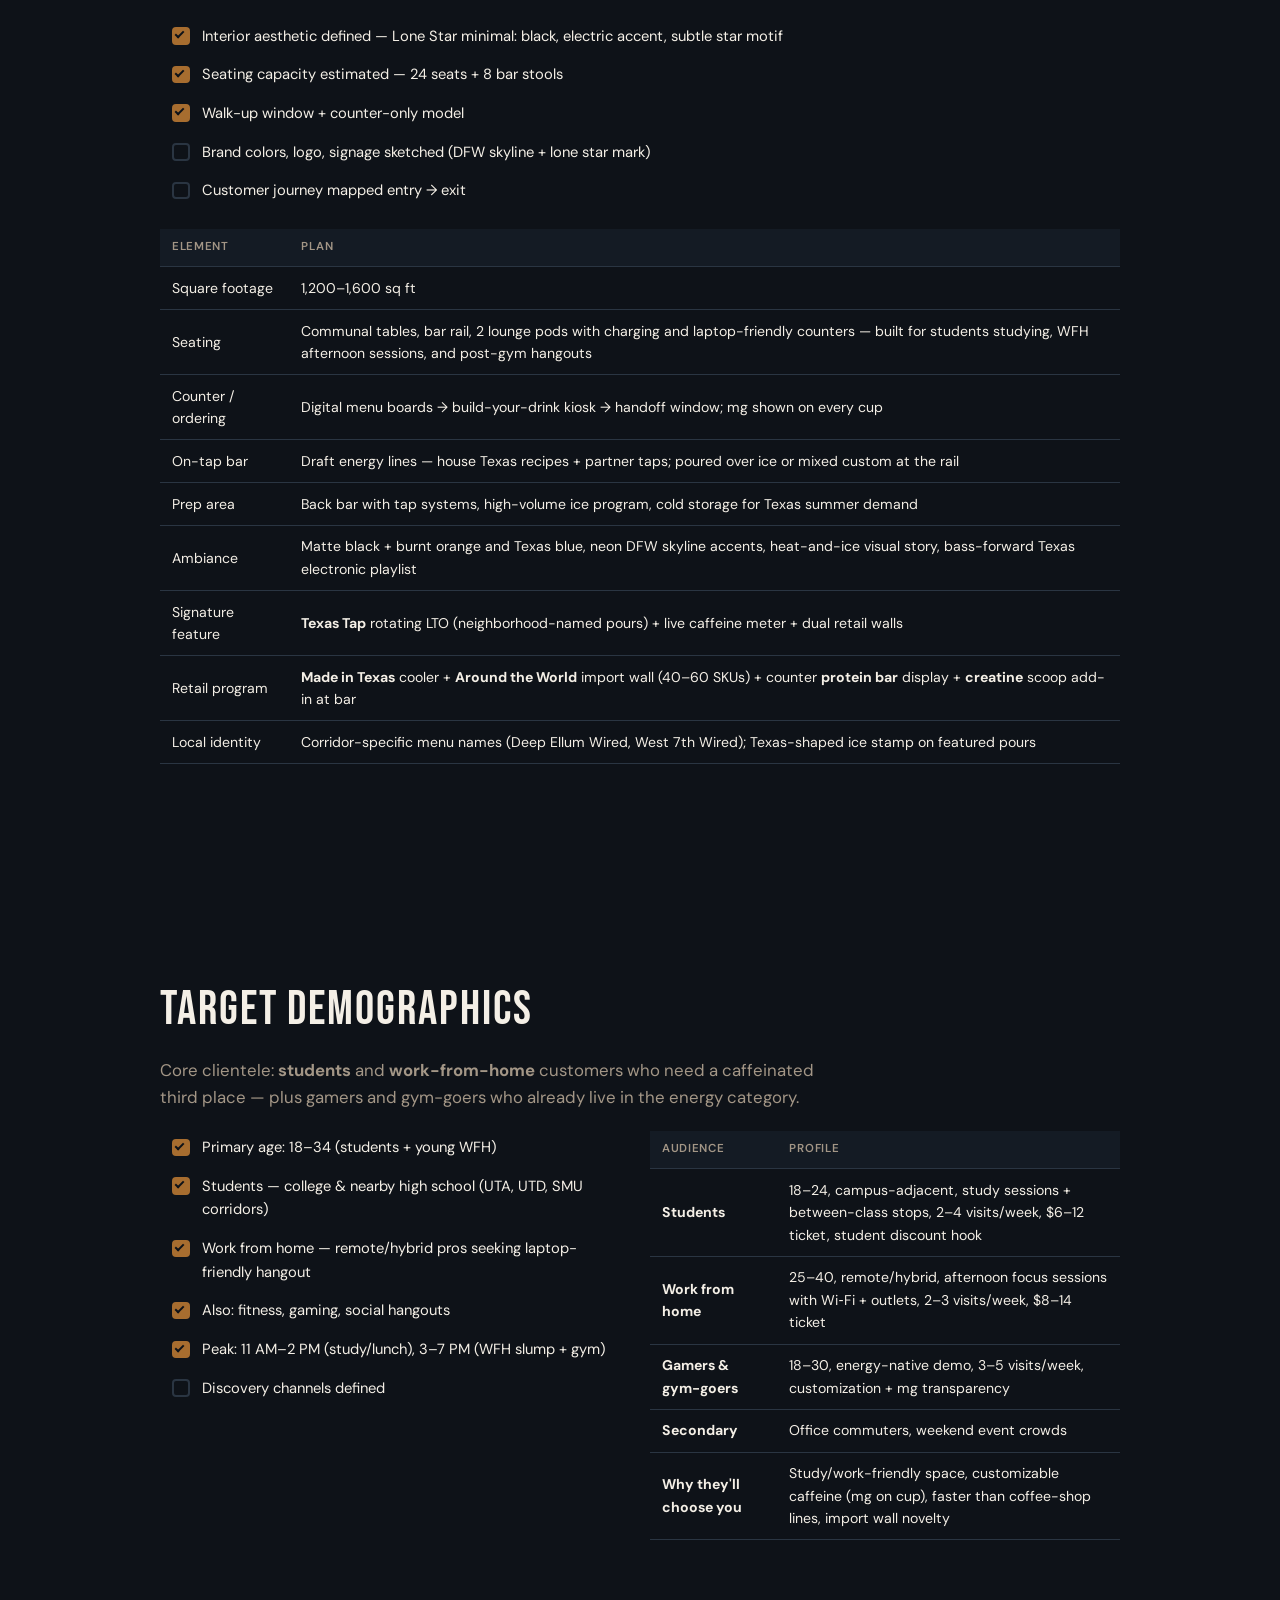
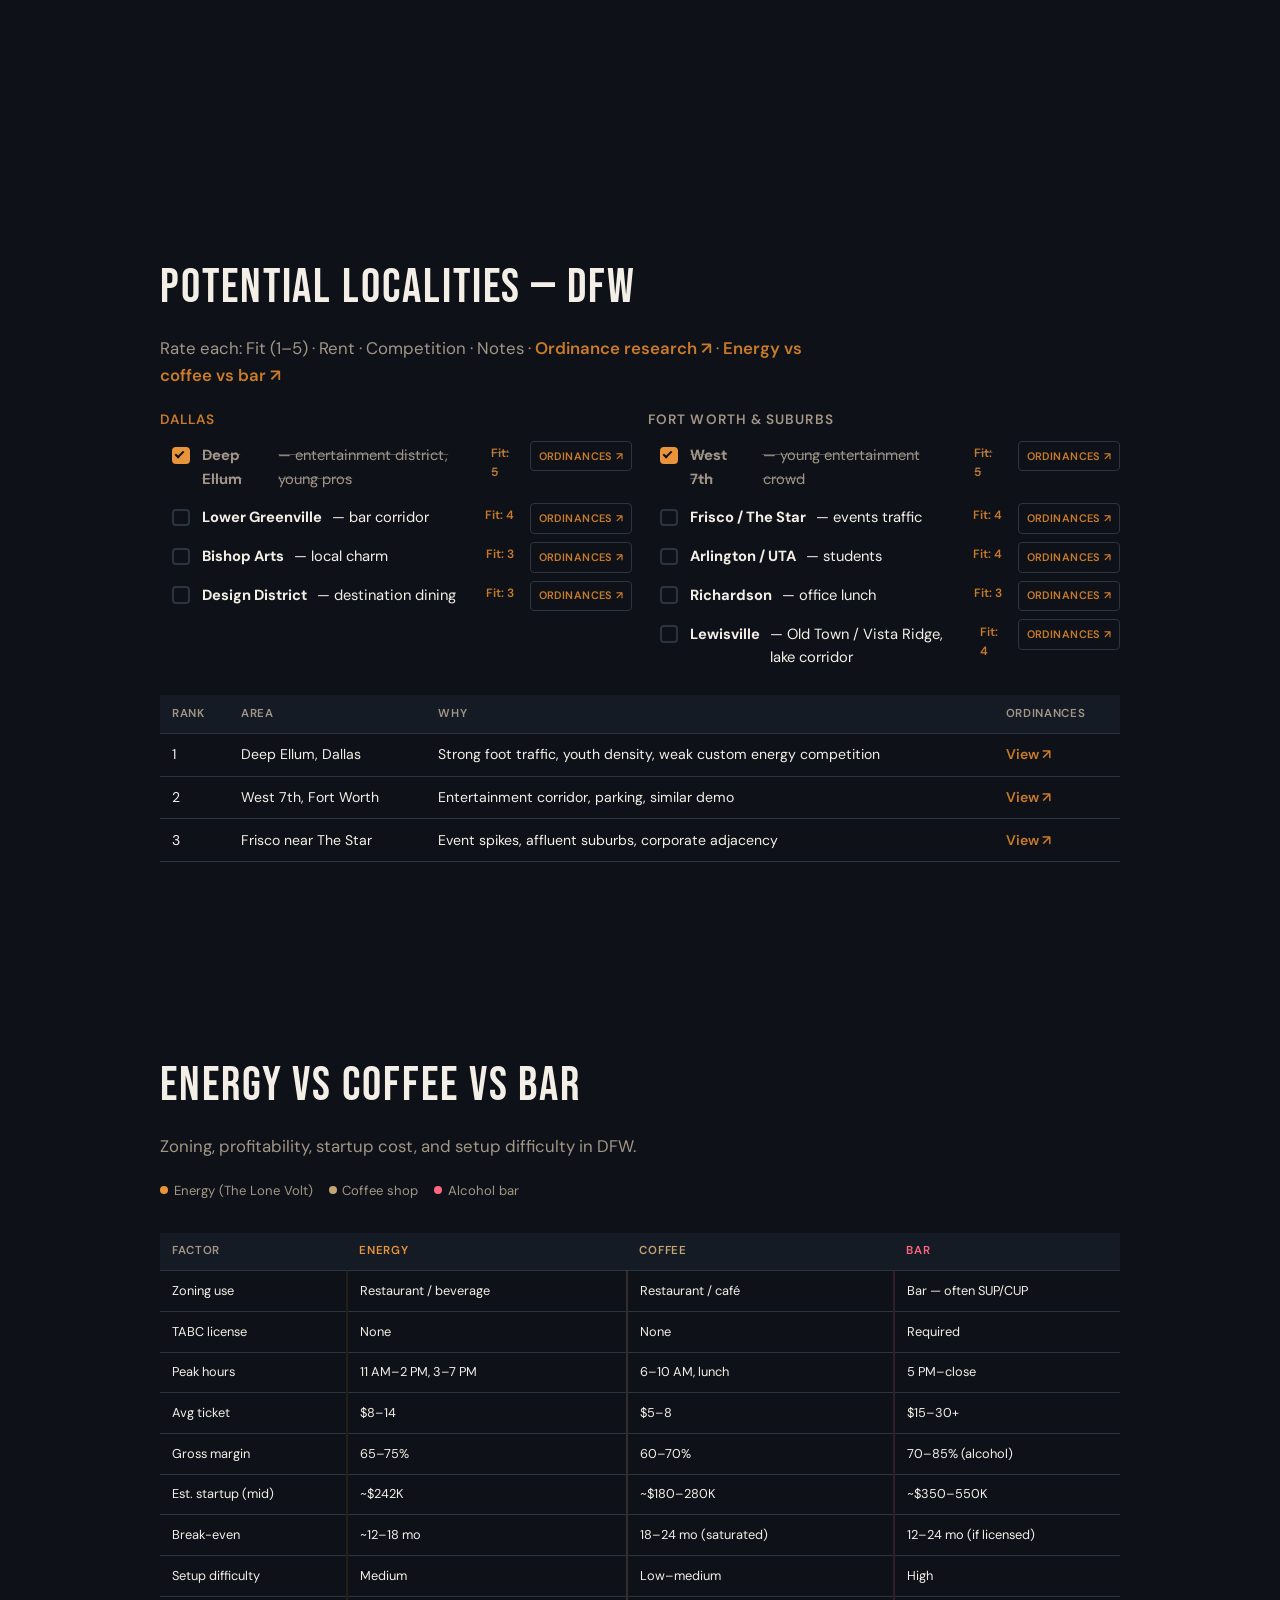
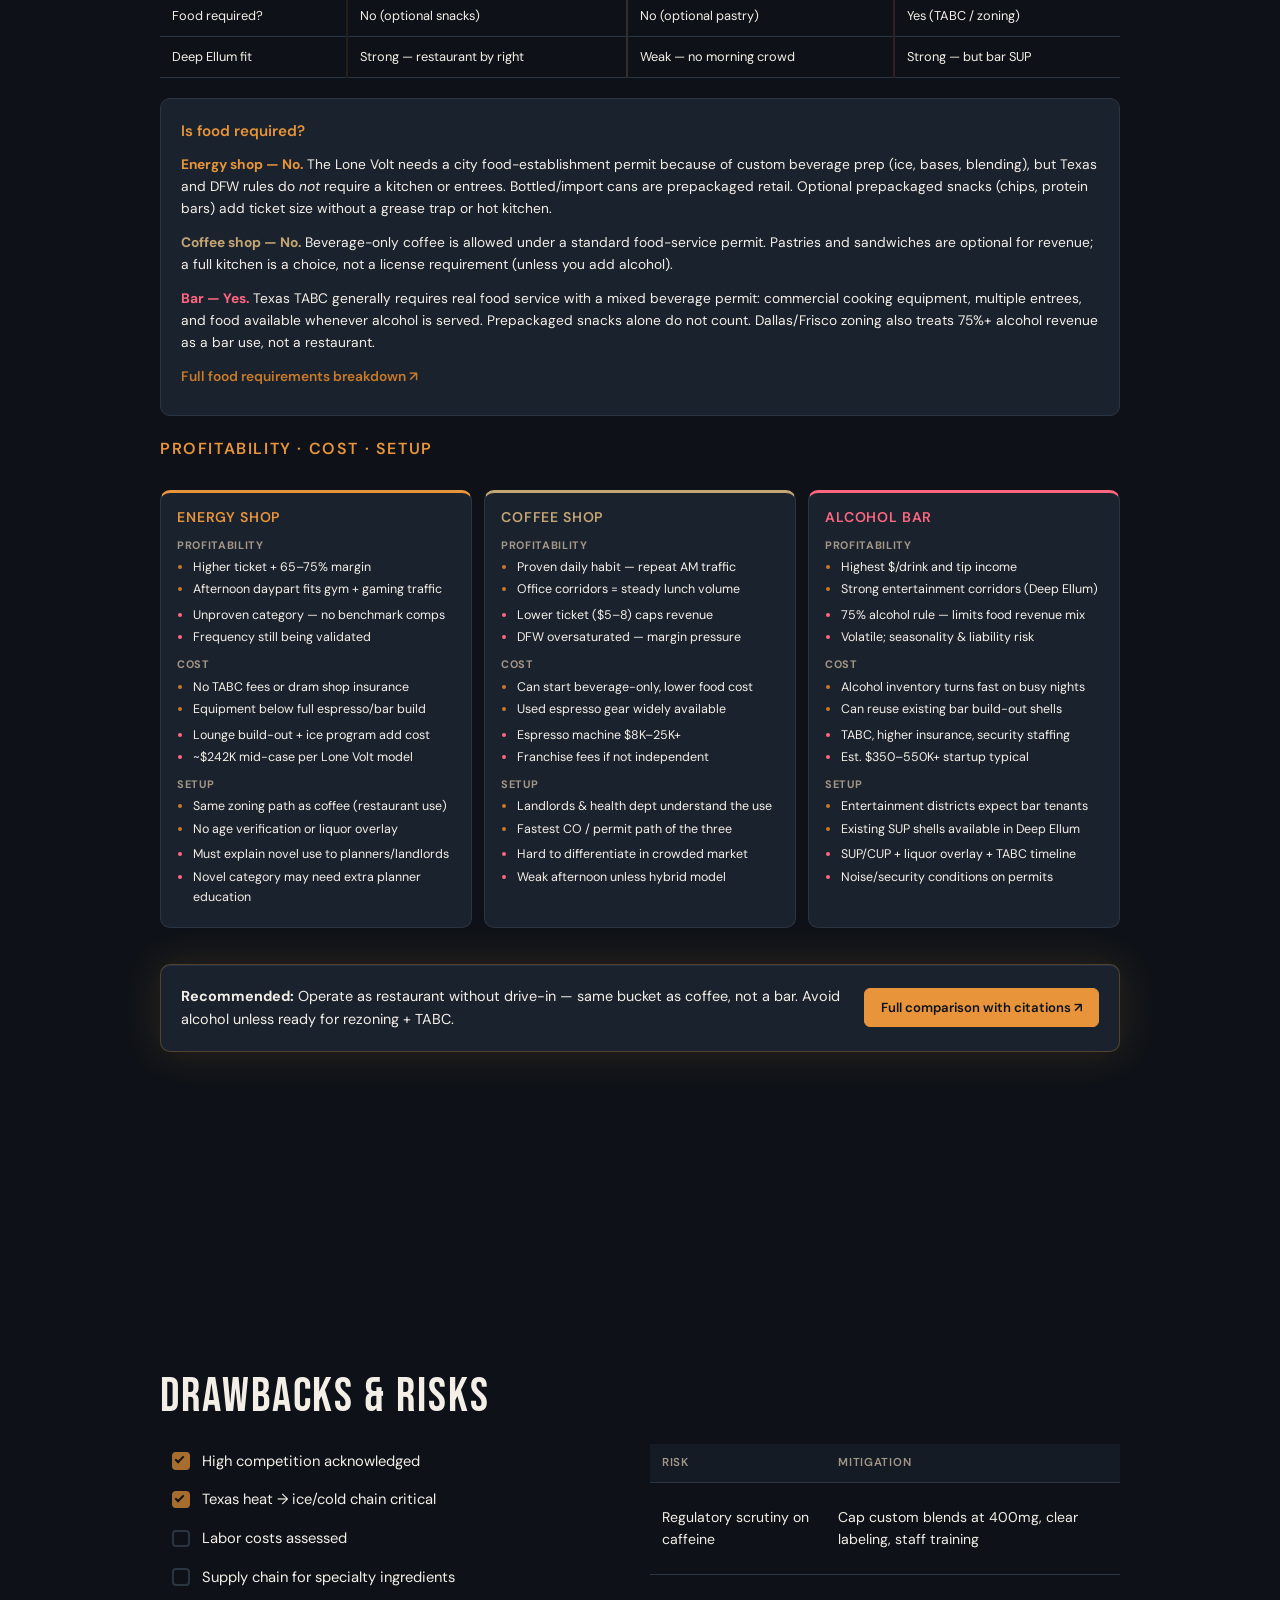
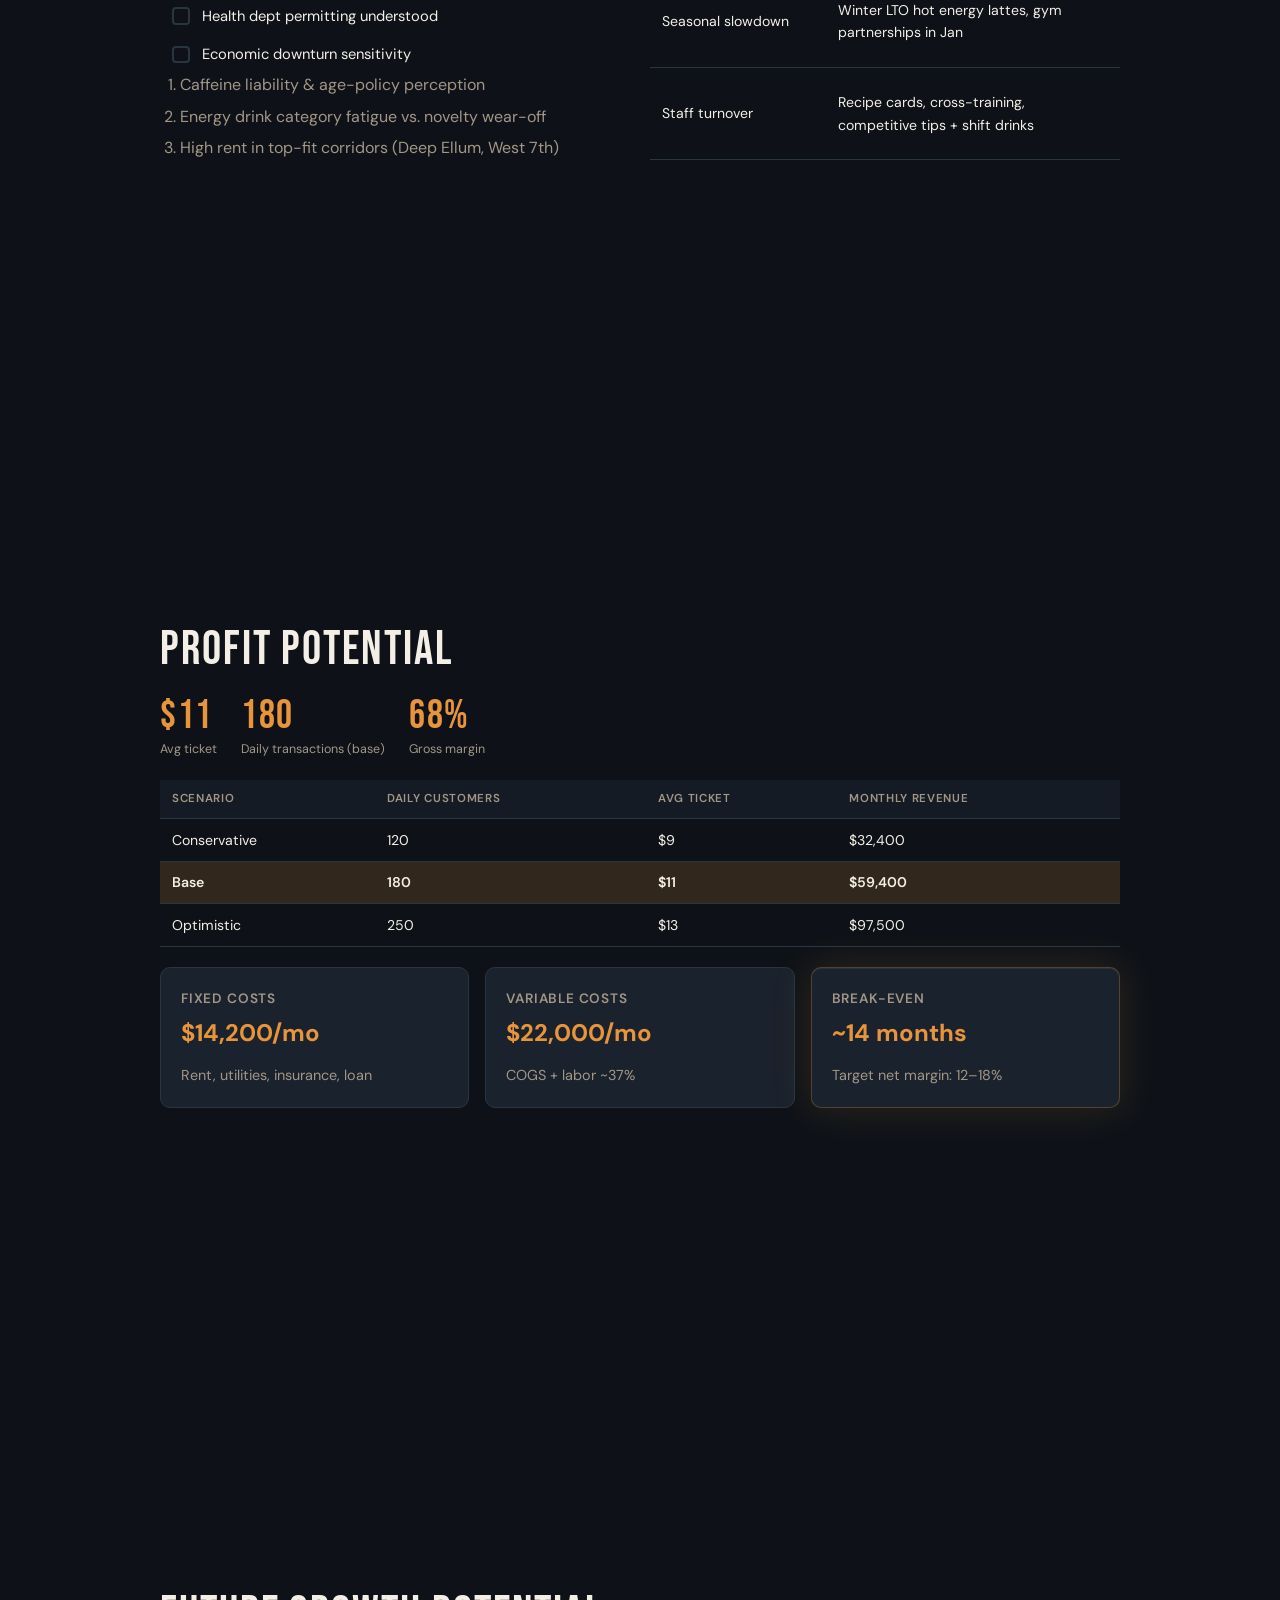
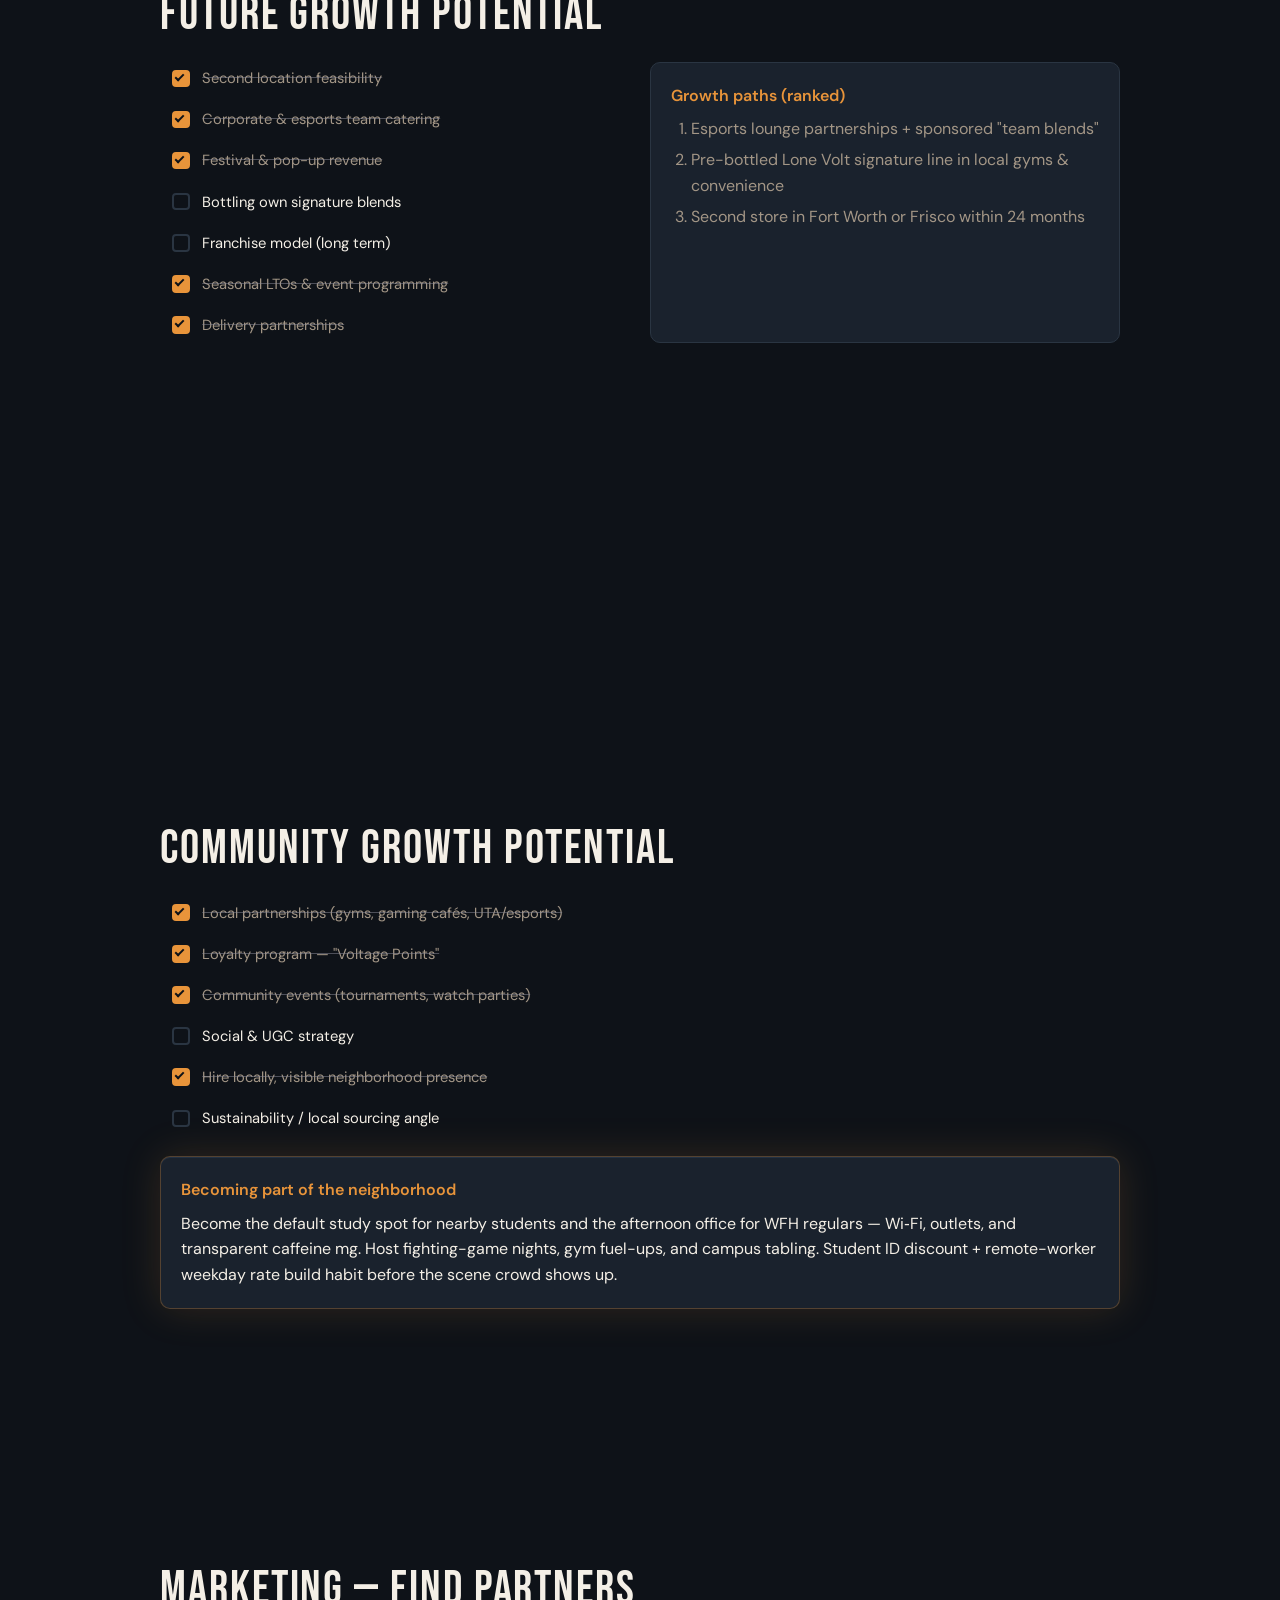
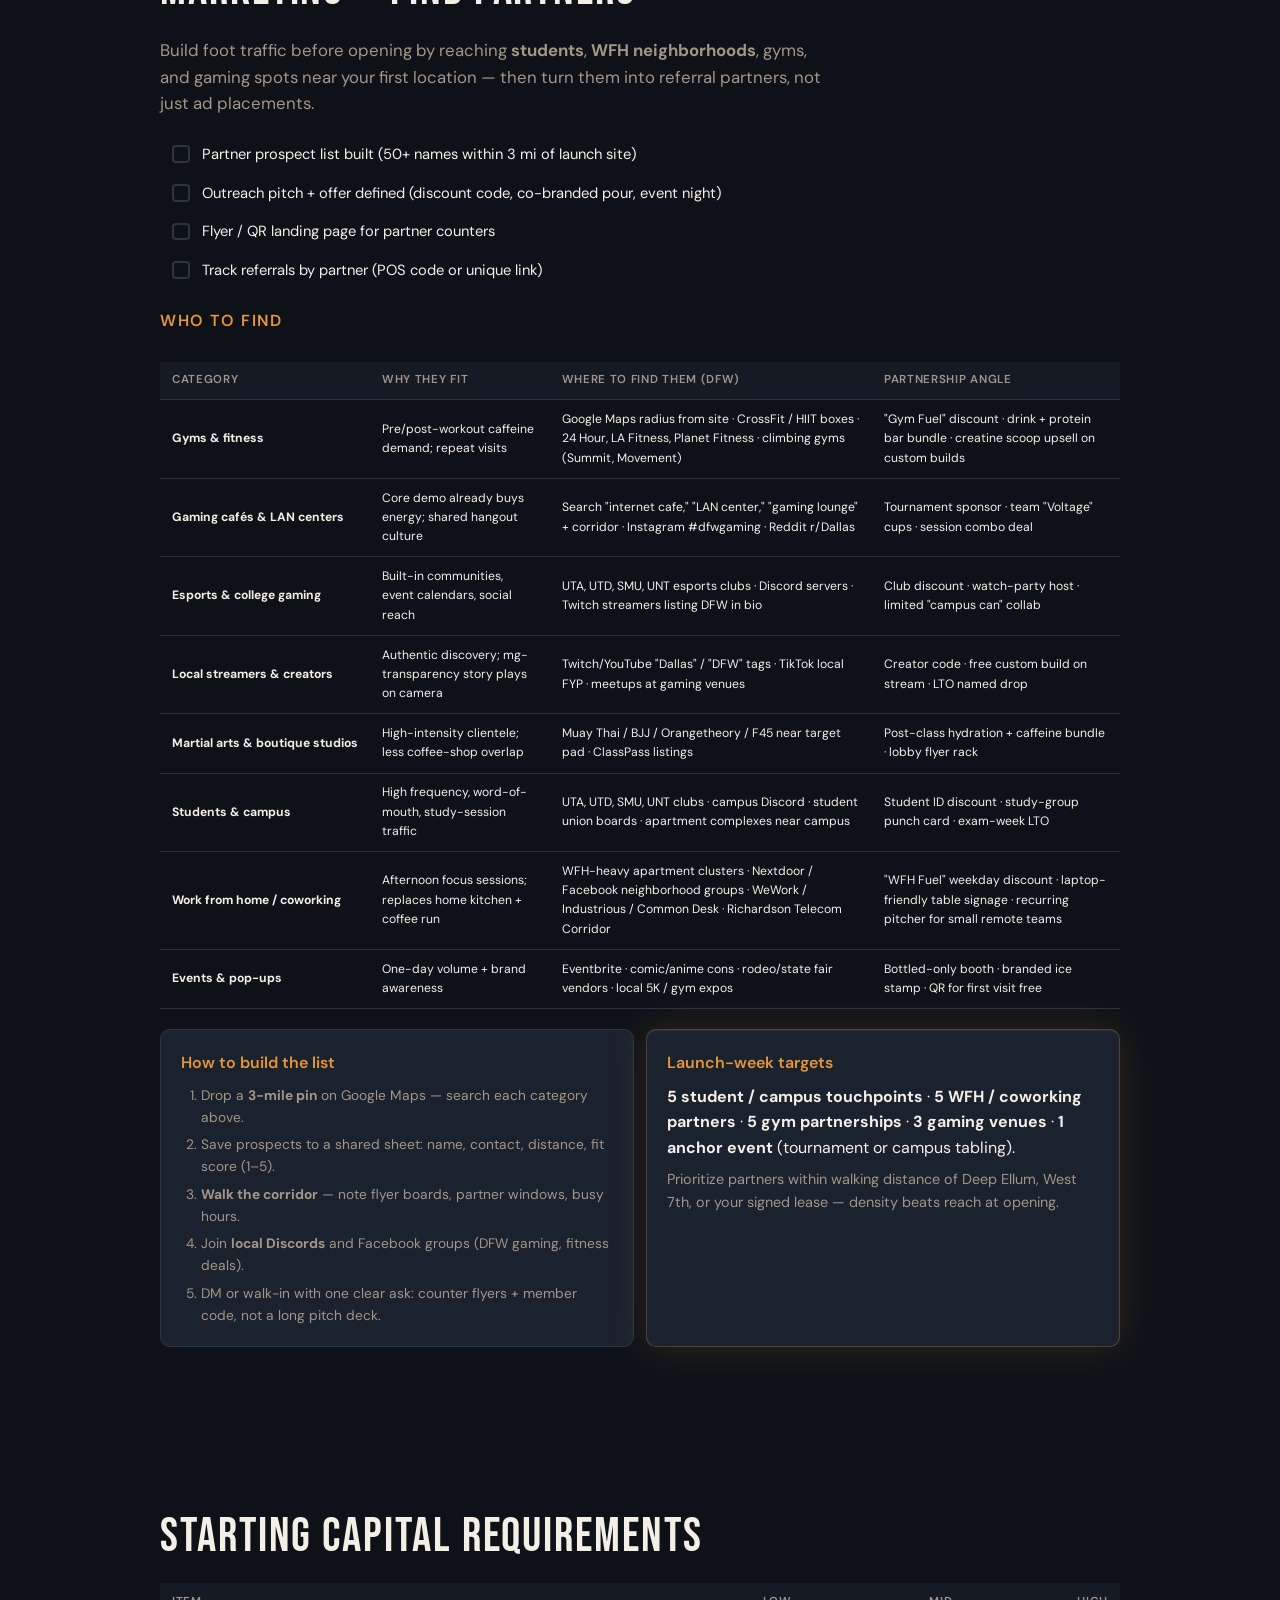
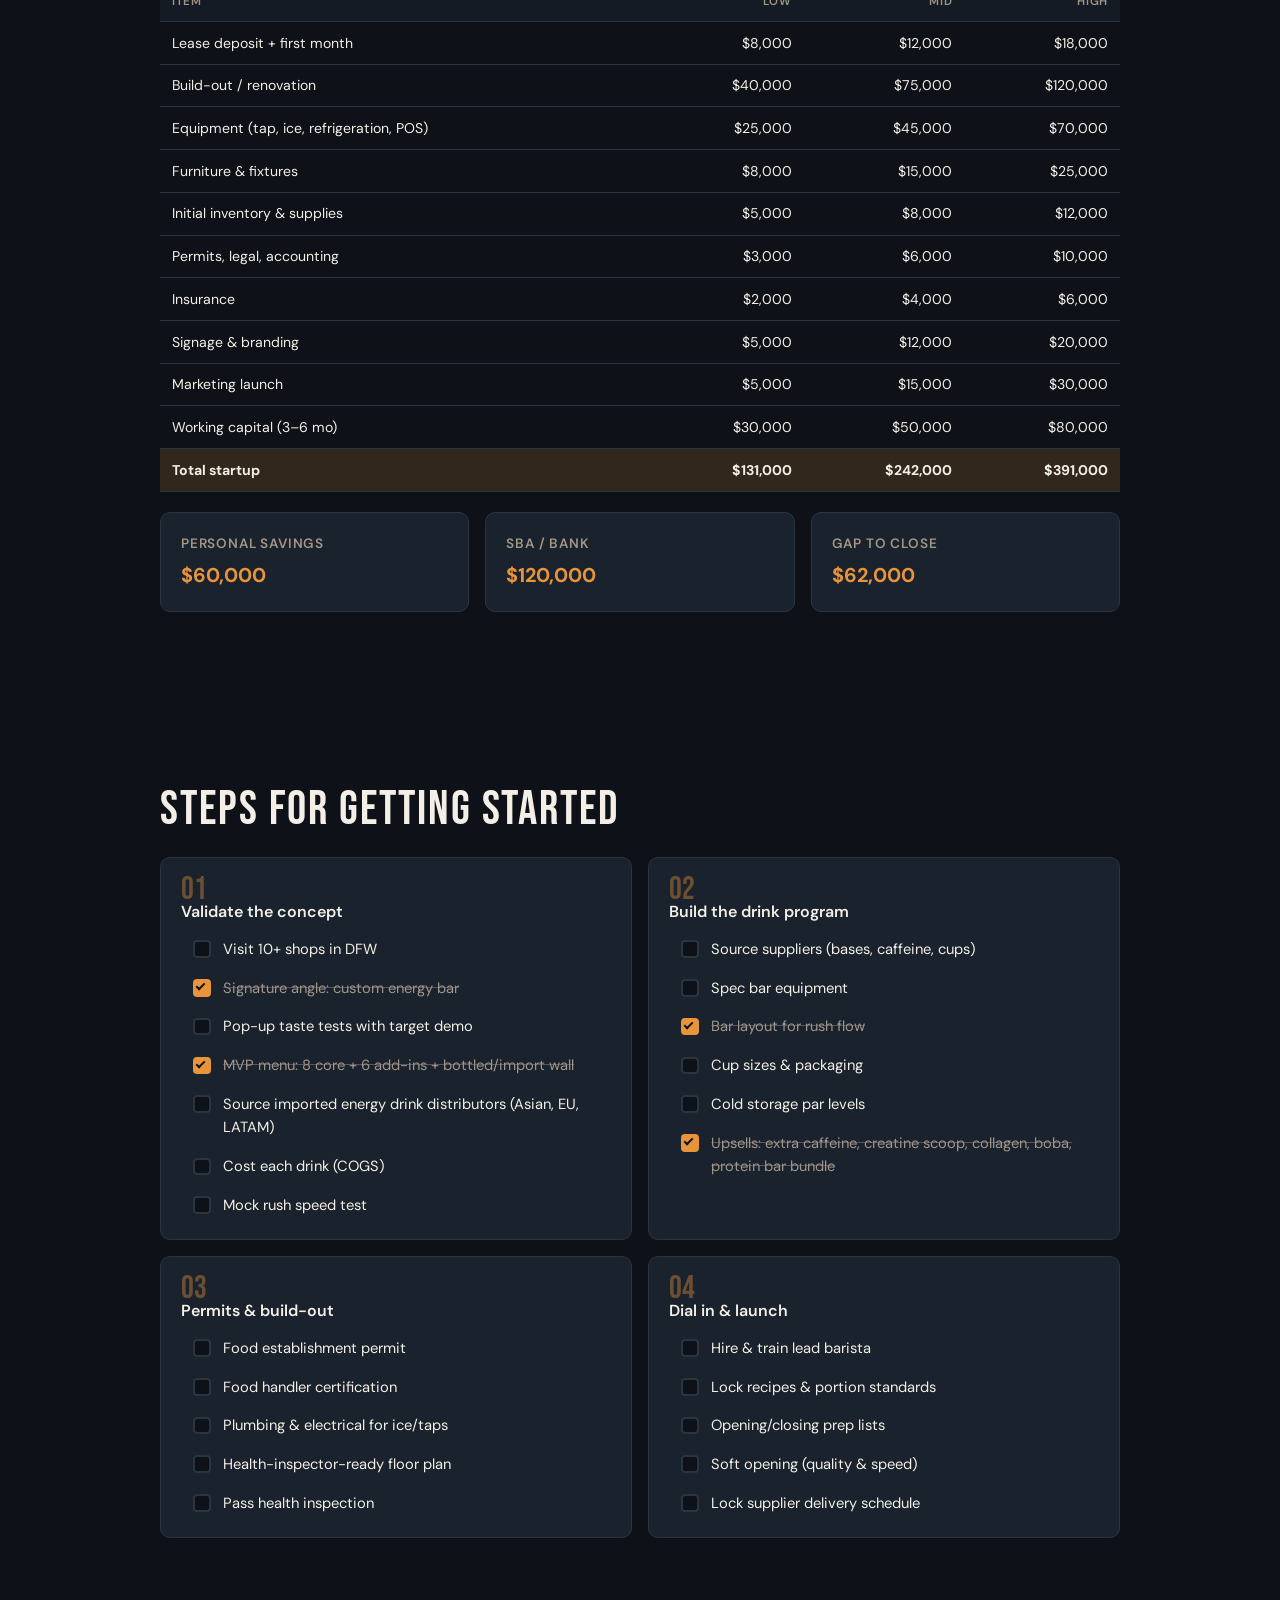
==== commit 0a5036a4: "update" ====
--- a/site/index.html
+++ b/site/index.html
@@ -60,8 +60,8 @@
       </ul>
       <div class="card">
         <h3>What is it?</h3>
-        <p>The Lone Volt is a walk-up and counter-service energy drink bar built around <strong>on-tap energy drinks</strong> — house-recipe and partner formulas on draft, poured fresh over ice or mixed to order at the bar. Customers build custom blends from sugar-free bases, natural caffeine sources, and functional add-ins, with caffeine content shown in milligrams on every cup.</p>
-        <p>We also stock a <strong>diverse bottled energy program</strong>: mainstream favorites, zero-sugar lines, and <strong>imported cans</strong> you won't find at a typical gas station — Japanese, Korean, European, and Latin American brands alongside domestic craft options. Grab one from the cooler on the way out, or stay for a draft pour and a custom build.</p>
+        <p>The Lone Volt is a walk-up and counter-service energy drink bar built around <strong>on-tap energy drinks</strong> — house-recipe and partner formulas on draft, poured fresh over ice or mixed to order at the bar. Customers build custom blends from sugar-free bases, natural caffeine sources, and functional add-ins — including optional <strong>creatine</strong> scoops — with caffeine content shown in milligrams on every cup.</p>
+        <p>We also stock a <strong>diverse bottled energy program</strong>: mainstream favorites, zero-sugar lines, and <strong>imported cans</strong> you won't find at a typical gas station — Japanese, Korean, European, and Latin American brands alongside domestic craft options. A <strong>protein bar</strong> rack at the counter captures gym and WFH grab-and-go traffic. Grab a can from the cooler on the way out, or stay for a draft pour and a custom build.</p>
         <p>Unlike generic coffee shops or convenience stores, we own the full energy niche — <strong>on-tap + made-to-order + curated retail</strong> under one roof for <strong>students</strong>, <strong>work-from-home</strong> customers, gamers, and gym-goers who want a third place between home and the office.</p>
       </div>
       <div class="pill-row">
@@ -71,6 +71,8 @@
         <span class="pill">Bottled &amp; canned retail</span>
         <span class="pill">Imported energy drinks</span>
         <span class="pill">Zero-sugar bases</span>
+        <span class="pill">Creatine add-in</span>
+        <span class="pill">Protein bar retail</span>
         <span class="pill">Functional add-ins</span>
         <span class="pill">Afternoon &amp; evening hours</span>
       </div>
@@ -83,6 +85,14 @@
           <span class="pill">Korea — Bacchus, Hot6, Monster Ultra variants</span>
           <span class="pill">EU — Lucozade Energy, Effect, Power Horse</span>
           <span class="pill">Functional / clean — Yerbaé, Runa, Guayaki</span>
+        </div>
+      </div>
+      <div class="card">
+        <h3>Supplement attach (retail + bar)</h3>
+        <div class="pill-row">
+          <span class="pill">Creatine monohydrate — scoop add-in at bar</span>
+          <span class="pill">Protein bars — RXBar, Quest, Built, Barebells</span>
+          <span class="pill">Gym bundle — drink + bar combo pricing</span>
         </div>
       </div>
     </section>
@@ -233,7 +243,7 @@
           <tr><td>Prep area</td><td>Back bar with tap systems, high-volume ice program, cold storage for Texas summer demand</td></tr>
           <tr><td>Ambiance</td><td>Matte black + burnt orange and Texas blue, neon DFW skyline accents, heat-and-ice visual story, bass-forward Texas electronic playlist</td></tr>
           <tr><td>Signature feature</td><td><strong>Texas Tap</strong> rotating LTO (neighborhood-named pours) + live caffeine meter + dual retail walls</td></tr>
-          <tr><td>Retail program</td><td><strong>Made in Texas</strong> cooler (C4, Tweaker, Austin craft) + <strong>Around the World</strong> import wall — 40–60 SKUs total</td></tr>
+          <tr><td>Retail program</td><td><strong>Made in Texas</strong> cooler + <strong>Around the World</strong> import wall (40–60 SKUs) + counter <strong>protein bar</strong> display + <strong>creatine</strong> scoop add-in at bar</td></tr>
           <tr><td>Local identity</td><td>Corridor-specific menu names (Deep Ellum Wired, West 7th Wired); Texas-shaped ice stamp on featured pours</td></tr>
         </tbody>
       </table>
@@ -367,7 +377,7 @@
 
       <div class="card compare-food">
         <h3>Is food required?</h3>
-        <p><strong class="use-col-energy">Energy shop — No.</strong> The Lone Volt needs a city food-establishment permit because of custom beverage prep (ice, bases, milk alternatives), but Texas and DFW rules do <em>not</em> require a kitchen or entrees. Bottled/import cans are prepackaged retail. Optional prepackaged snacks (chips, protein bars) add ticket size without a grease trap or hot kitchen.</p>
+        <p><strong class="use-col-energy">Energy shop — No.</strong> The Lone Volt needs a city food-establishment permit because of custom beverage prep (ice, bases, blending), but Texas and DFW rules do <em>not</em> require a kitchen or entrees. Bottled/import cans are prepackaged retail. Optional prepackaged snacks (chips, protein bars) add ticket size without a grease trap or hot kitchen.</p>
         <p><strong class="use-col-coffee">Coffee shop — No.</strong> Beverage-only coffee is allowed under a standard food-service permit. Pastries and sandwiches are optional for revenue; a full kitchen is a choice, not a license requirement (unless you add alcohol).</p>
         <p><strong class="use-col-bar">Bar — Yes.</strong> Texas TABC generally requires real food service with a mixed beverage permit: commercial cooking equipment, multiple entrees, and food available whenever alcohol is served. Prepackaged snacks alone do not count. Dallas/Frisco zoning also treats 75%+ alcohol revenue as a bar use, not a restaurant.</p>
         <p class="muted"><a href="ordinances/use-comparison.html#food-required" class="inline-link" target="_blank" rel="noopener">Full food requirements breakdown ↗</a></p>
@@ -537,7 +547,7 @@
               <td><strong>Gyms &amp; fitness</strong></td>
               <td>Pre/post-workout caffeine demand; repeat visits</td>
               <td>Google Maps radius from site · CrossFit / HIIT boxes · 24 Hour, LA Fitness, Planet Fitness · climbing gyms (Summit, Movement)</td>
-              <td>"Gym Fuel" discount · sample table on Saturday · co-branded low-sugar pour</td>
+              <td>"Gym Fuel" discount · drink + protein bar bundle · creatine scoop upsell on custom builds</td>
             </tr>
             <tr>
               <td><strong>Gaming cafés &amp; LAN centers</strong></td>
@@ -658,7 +668,7 @@
             <li><label><input type="checkbox" checked> Bar layout for rush flow</label></li>
             <li><label><input type="checkbox"> Cup sizes & packaging</label></li>
             <li><label><input type="checkbox"> Cold storage par levels</label></li>
-            <li><label><input type="checkbox" checked> Upsells: extra caffeine, collagen, boba</label></li>
+            <li><label><input type="checkbox" checked> Upsells: extra caffeine, creatine scoop, collagen, boba, protein bar bundle</label></li>
           </ul>
         </article>
         <article class="phase">
@@ -704,10 +714,10 @@
               <td>Start with 2–3 base vendors; negotiate sample kits before MOQ commits. Track mg caffeine per batch for menu labels.</td>
             </tr>
             <tr>
-              <td><strong>2. Milk &amp; mix-ins</strong></td>
-              <td>Oat/almond/coconut alt-milk, creamers, ice, boba pearls, collagen, vitamin packets, electrolyte add-ins</td>
-              <td>Sysco · US Foods · Oatly / Califia direct or via broadline · specialty bubble-tea supply (for boba/toppings)</td>
-              <td>Dairy-alt needs cold chain + date rotation. Add-ins are highest spoilage risk — par levels weekly.</td>
+              <td><strong>2. Mix-ins &amp; ice</strong></td>
+              <td>Ice, boba pearls, collagen, <strong>creatine monohydrate</strong> (unflavored powder), vitamin packets, electrolyte add-ins, fruit purees (if used)</td>
+              <td>Sysco · US Foods · specialty bubble-tea supply (for boba/toppings) · BulkSupplements / NutraBio / sports nutrition wholesale · ice machine vendor / bagged ice backup</td>
+              <td>Ice is highest daily volume — size machine for peak. Creatine: sealed tubs, scoops per serving, staff training on dosing. Dry add-ins store easily.</td>
             </tr>
             <tr>
               <td><strong>3. Domestic bottled &amp; canned</strong></td>
@@ -723,9 +733,9 @@
             </tr>
             <tr>
               <td><strong>5. Prepackaged snacks</strong></td>
-              <td>Protein bars, chips, Japanese/import snacks for basket add-ons (no kitchen prep)</td>
-              <td>Restaurant Depot · Costco Business · import snack distributors · local specialty grocers wholesale</td>
-              <td>Optional at launch; pairs with bottled wall. Low prep, higher margin attach.</td>
+              <td><strong>Protein bars</strong> (RXBar, Quest, Built, Barebells, Grenade, ONE), chips, Japanese/import snacks for basket add-ons (no kitchen prep)</td>
+              <td>Restaurant Depot · Costco Business · UNFI / KeHE (natural &amp; sports nutrition) · GNC wholesale / brand direct · import snack distributors</td>
+              <td>Protein bars are core for gym + WFH attach — plan 12–20 SKUs. Low prep, high margin; rotate flavors monthly.</td>
             </tr>
             <tr>
               <td><strong>6. Bar equipment</strong></td>
@@ -753,7 +763,7 @@
         <article class="card">
           <h3>Delivery rhythm (target)</h3>
           <ul class="supplier-rhythm">
-            <li><strong>Daily / per shift:</strong> ice, fresh alt-milk, boba (if used)</li>
+            <li><strong>Daily / per shift:</strong> ice, boba (if used)</li>
             <li><strong>Weekly:</strong> concentrates, syrups, disposables, domestic cans</li>
             <li><strong>Bi-weekly / monthly:</strong> imported cans, add-in powders, snacks</li>
             <li><strong>On-call:</strong> equipment service, POS support</li>
@@ -763,7 +773,7 @@
           <h3>Accounts to open first</h3>
           <ol class="numbered-list compact-list">
             <li>Foodservice equipment dealer (plan review package)</li>
-            <li>One broadline (Sysco or US Foods) for milk, sanitizer, disposables</li>
+            <li>One broadline (Sysco or US Foods) for sanitizer, disposables, dry add-ins</li>
             <li>One beverage distributor (Ben E. Keith or Republic) for domestic energy</li>
             <li>One import specialty partner for Asian/EU cans (start small SKU list)</li>
             <li>On-tap base vendor (Lotus or custom) + POS vendor</li>
@@ -833,7 +843,8 @@
             <li><label><input type="checkbox"> Ice program — machine type/size, storage, daily output for 180+ drinks/day</label></li>
             <li><label><input type="checkbox"> Bar equipment — blenders, refrigeration, tap/dispense, cold storage layout quotes</label></li>
             <li><label><input type="checkbox"> Cups, lids, straws — custom branding MOQ, lead time, compostable vs. plastic cost</label></li>
-            <li><label><input type="checkbox"> Functional add-in suppliers (collagen, vitamins, boba pearls) — shelf life & storage</label></li>
+            <li><label><input type="checkbox"> Functional add-in suppliers (creatine, collagen, vitamins, boba pearls) — dosing policy, shelf life &amp; storage</label></li>
+            <li><label><input type="checkbox"> Protein bar vendors — RXBar, Quest, Built, wholesale MOQ, counter display fixtures</label></li>
             <li><label><input type="checkbox"> Bottled/import distributors — Asian, EU, LATAM energy cans; MOQ, cold chain, labeling</label></li>
             <li><label><input type="checkbox"> Equipment maintenance contracts & warranty comparison</label></li>
           </ul>
@@ -847,8 +858,8 @@
           <ul class="checklist compact">
             <li><label><input type="checkbox"> Full recipe costing — every core drink + add-in to the penny (incl. ice, cup, lid)</label></li>
             <li><label><input type="checkbox"> Rush-speed benchmark — target seconds per drink at 180/day volume</label></li>
-            <li><label><input type="checkbox"> Par levels & delivery frequency for perishables (dairy alt, fruit purees, pearls)</label></li>
-            <li><label><input type="checkbox"> HACCP / temp logs — cold hold standards for milk and prepped ingredients</label></li>
+            <li><label><input type="checkbox"> Par levels & delivery frequency for perishables (fruit purees, pearls, opened concentrates)</label></li>
+            <li><label><input type="checkbox"> HACCP / temp logs — cold hold standards for ice, concentrates, and prepped ingredients</label></li>
             <li><label><input type="checkbox"> Waste tracking method and acceptable shrink % for launch month</label></li>
             <li><label><input type="checkbox"> Opening & closing SOP drafts — who writes, who trains</label></li>
           </ul>
